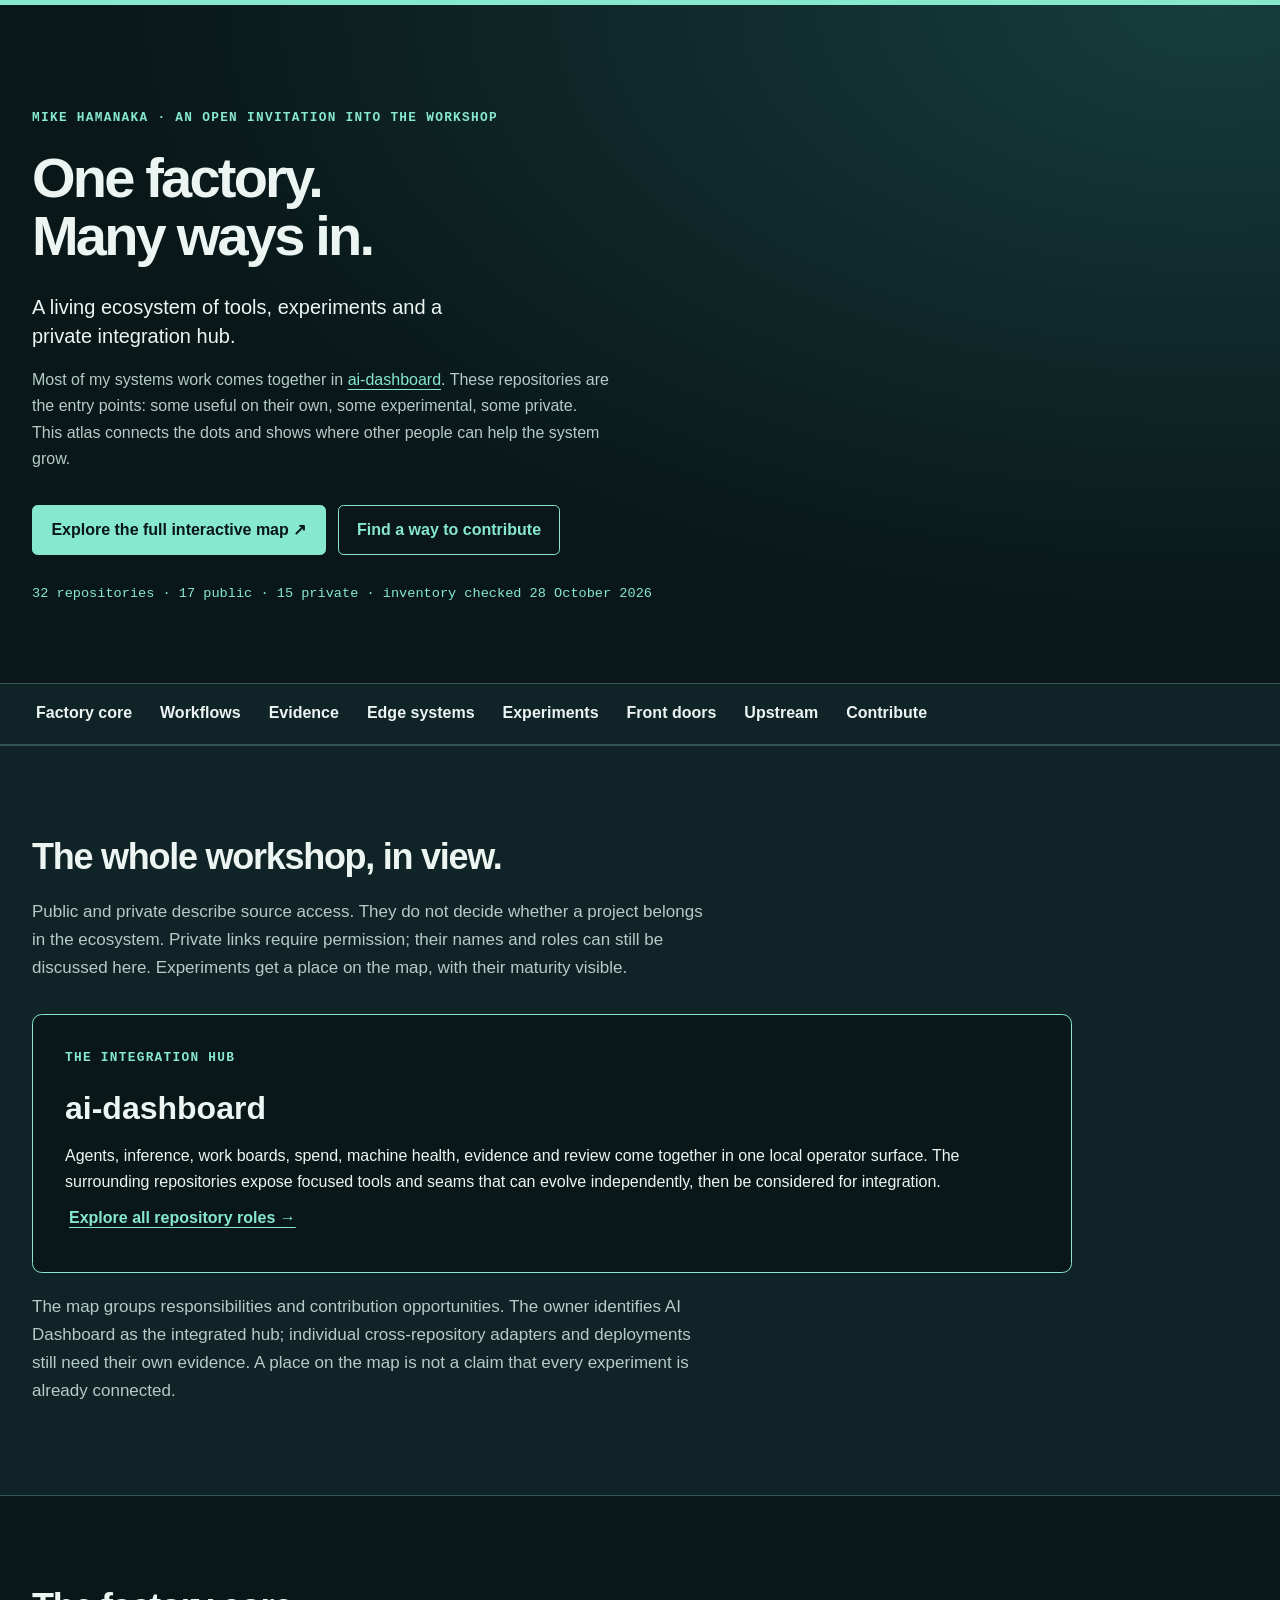
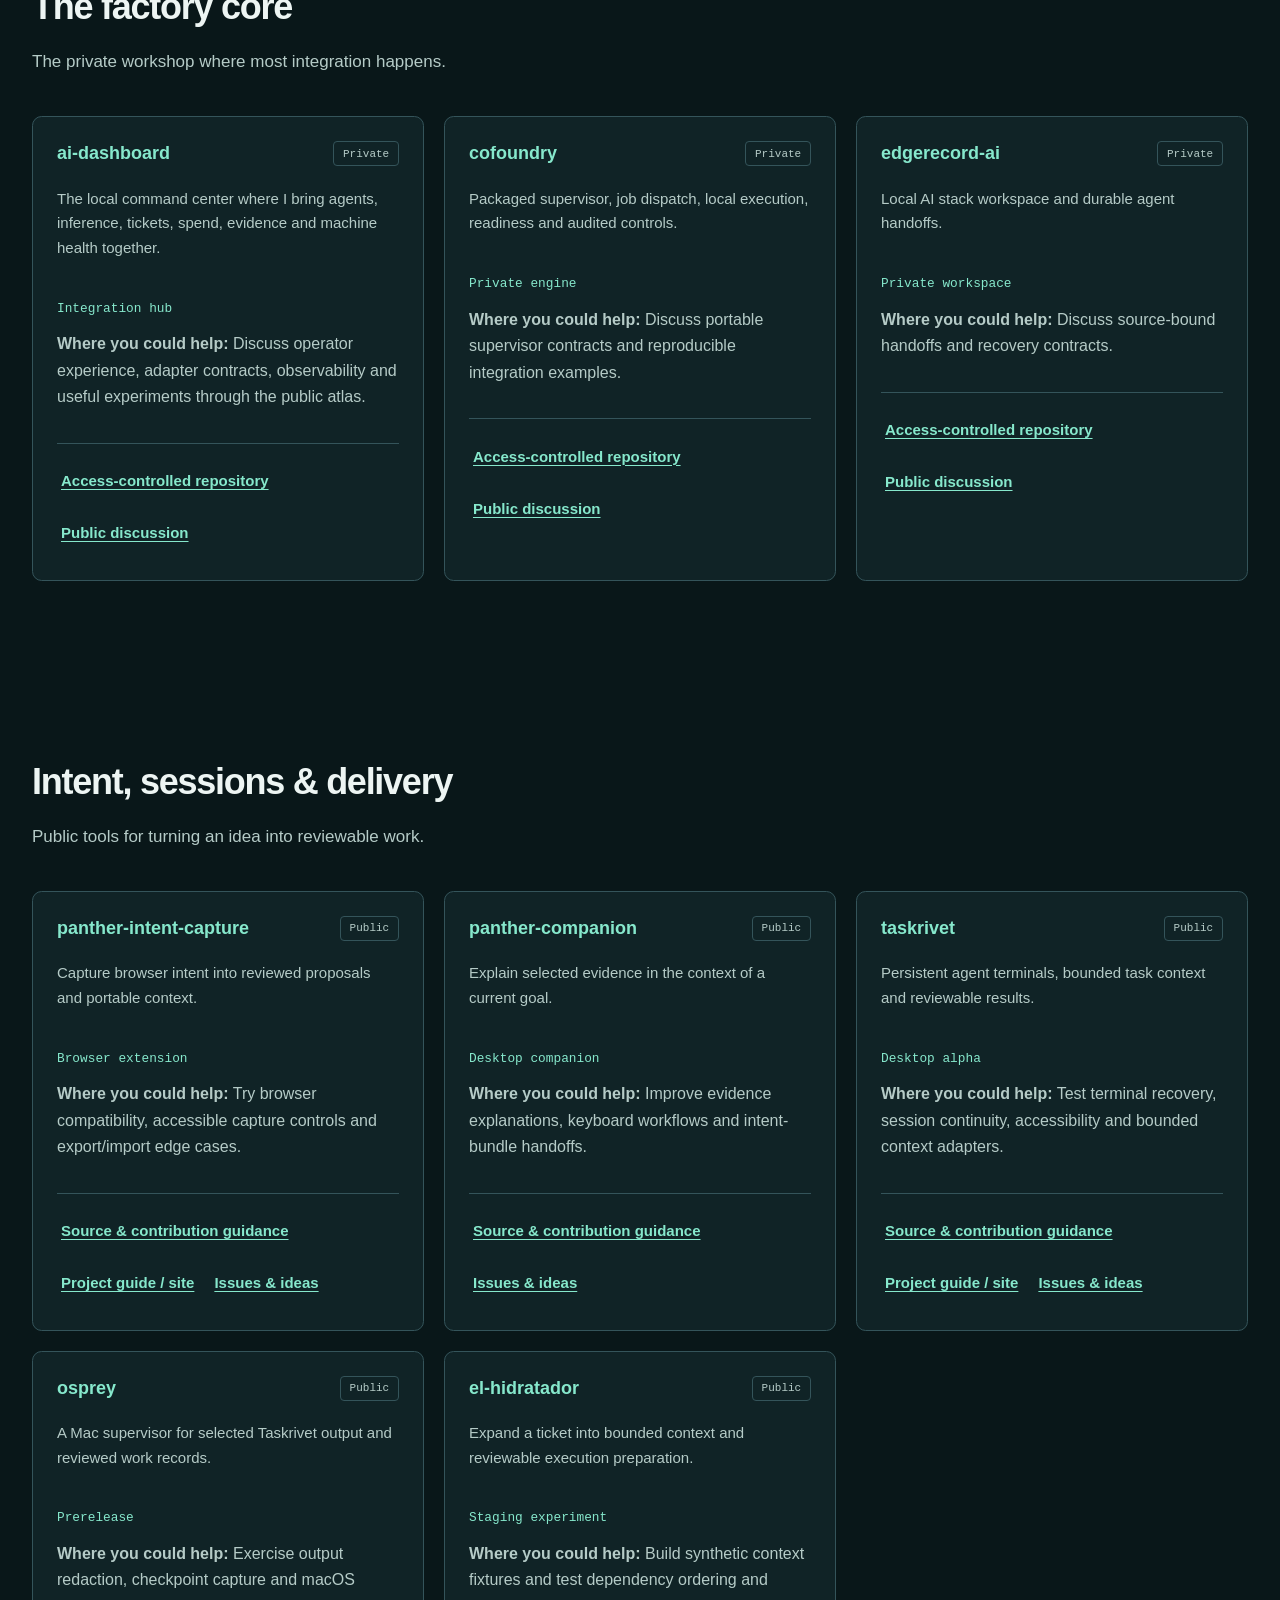
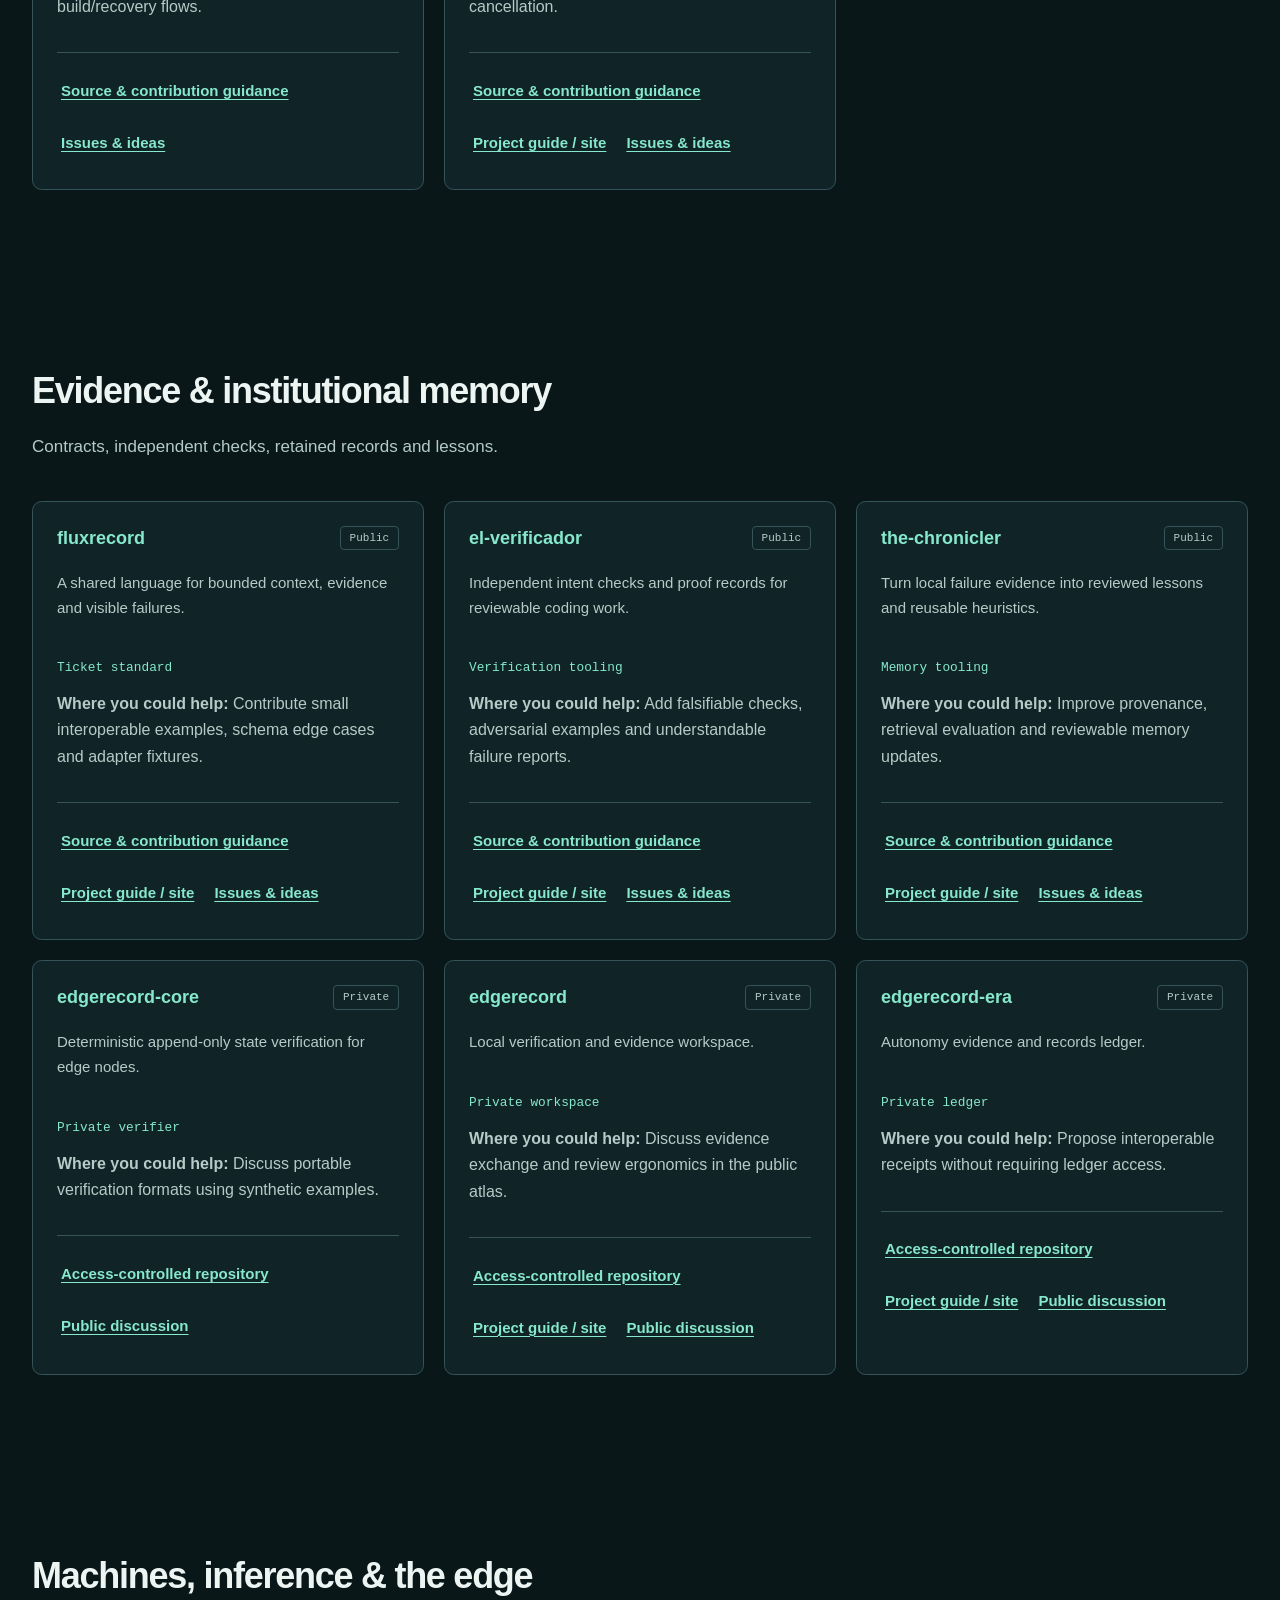
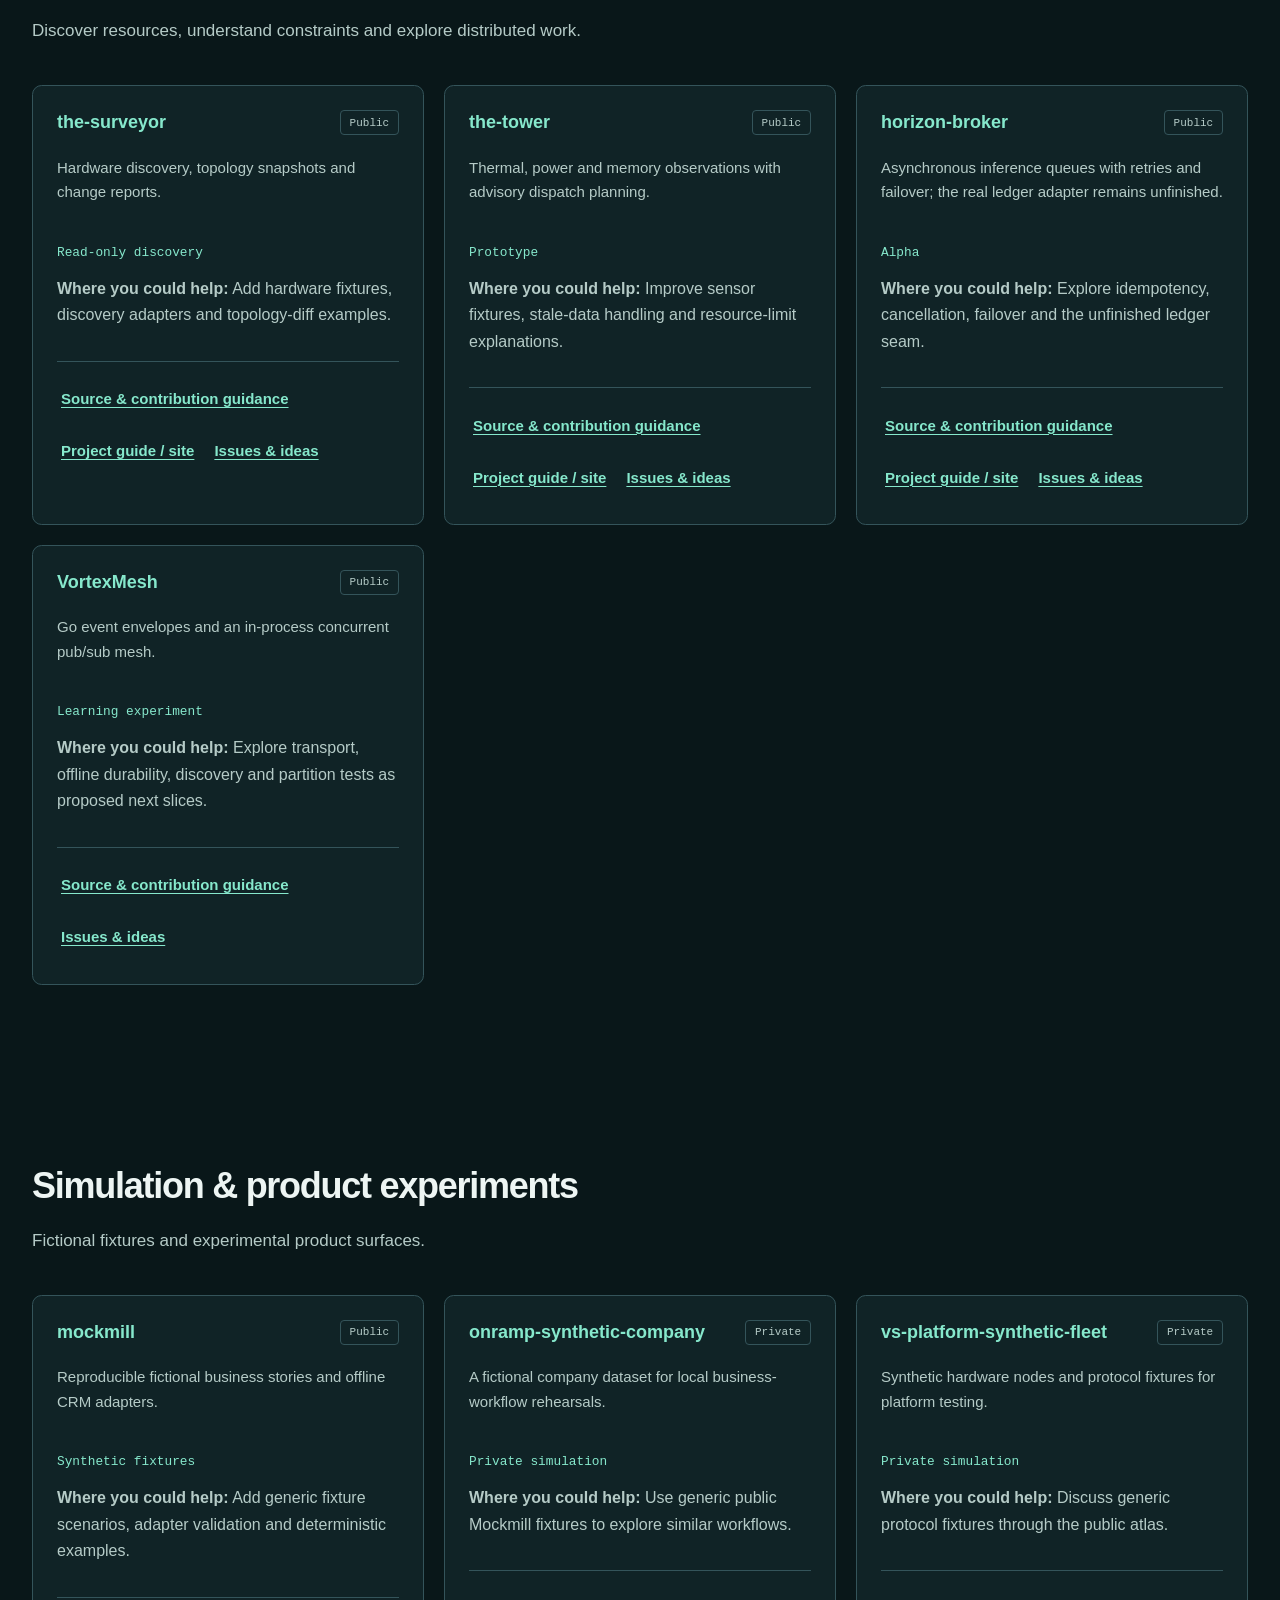
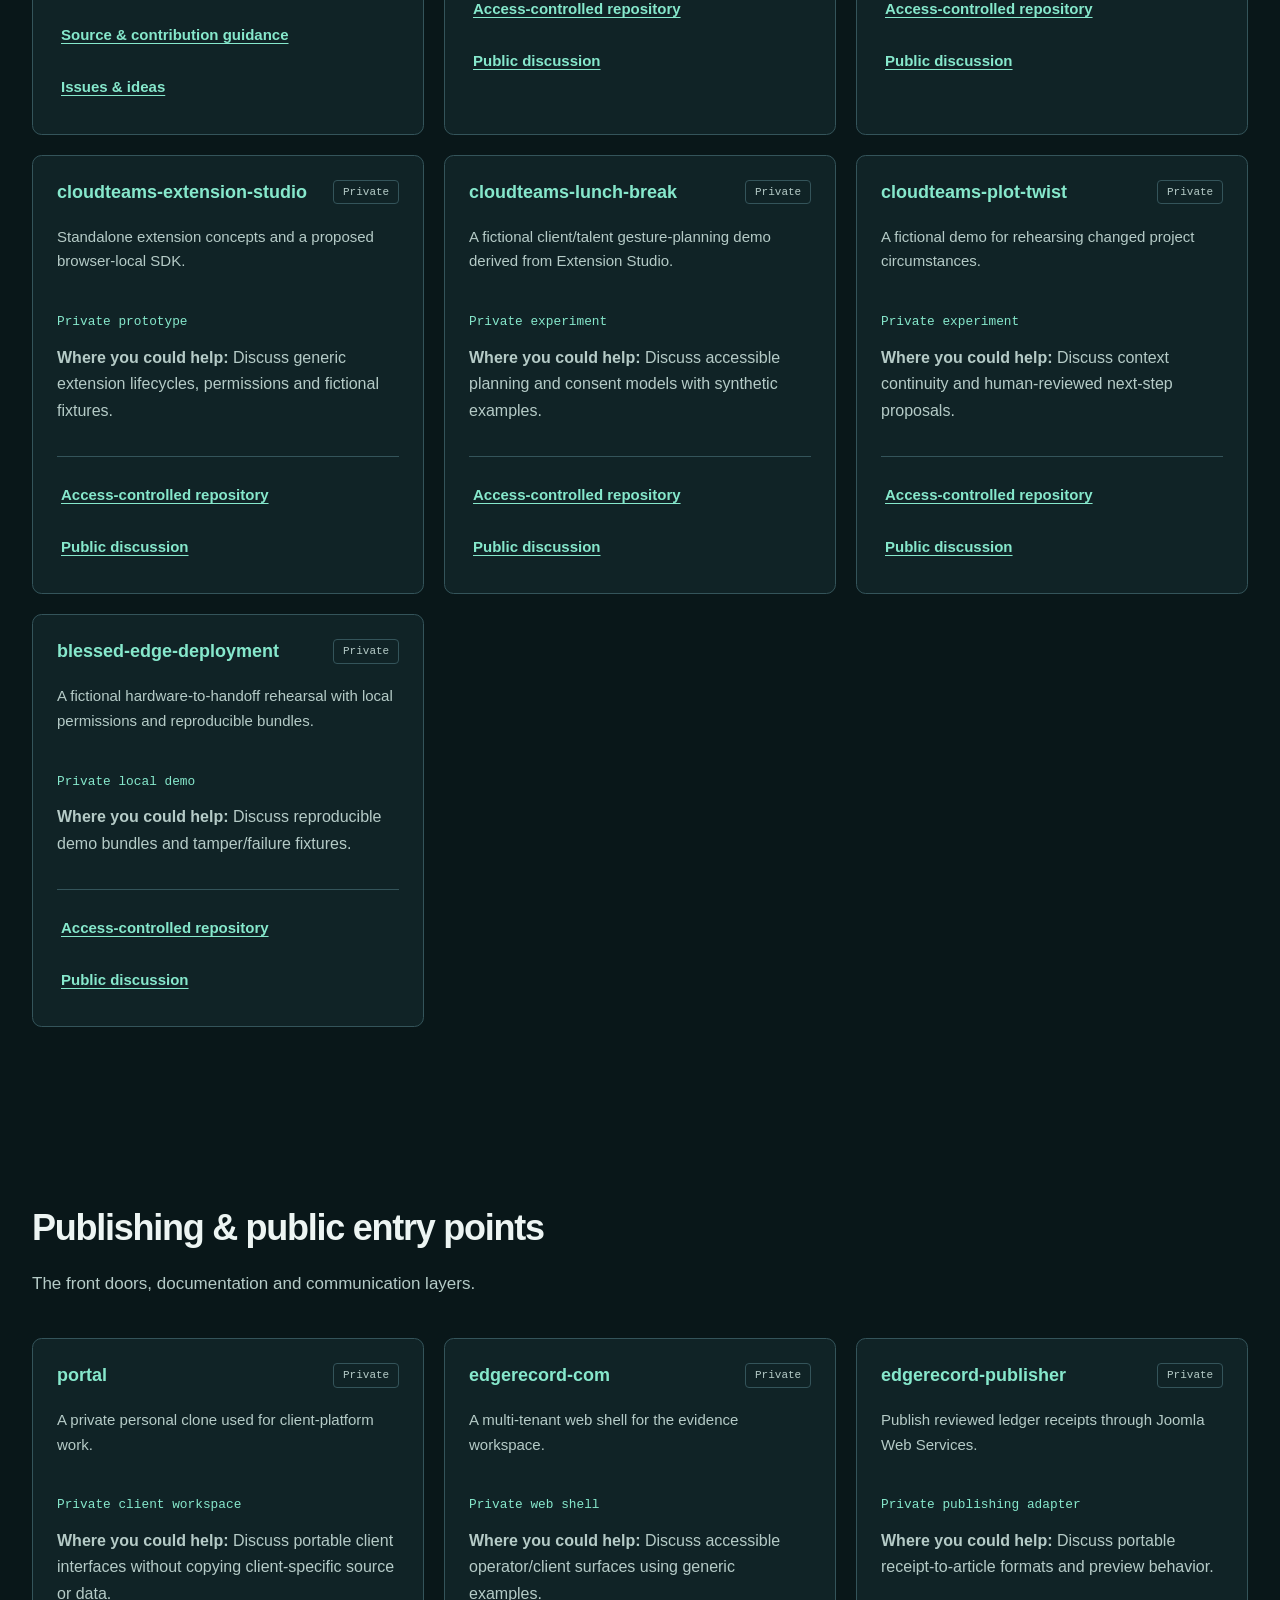
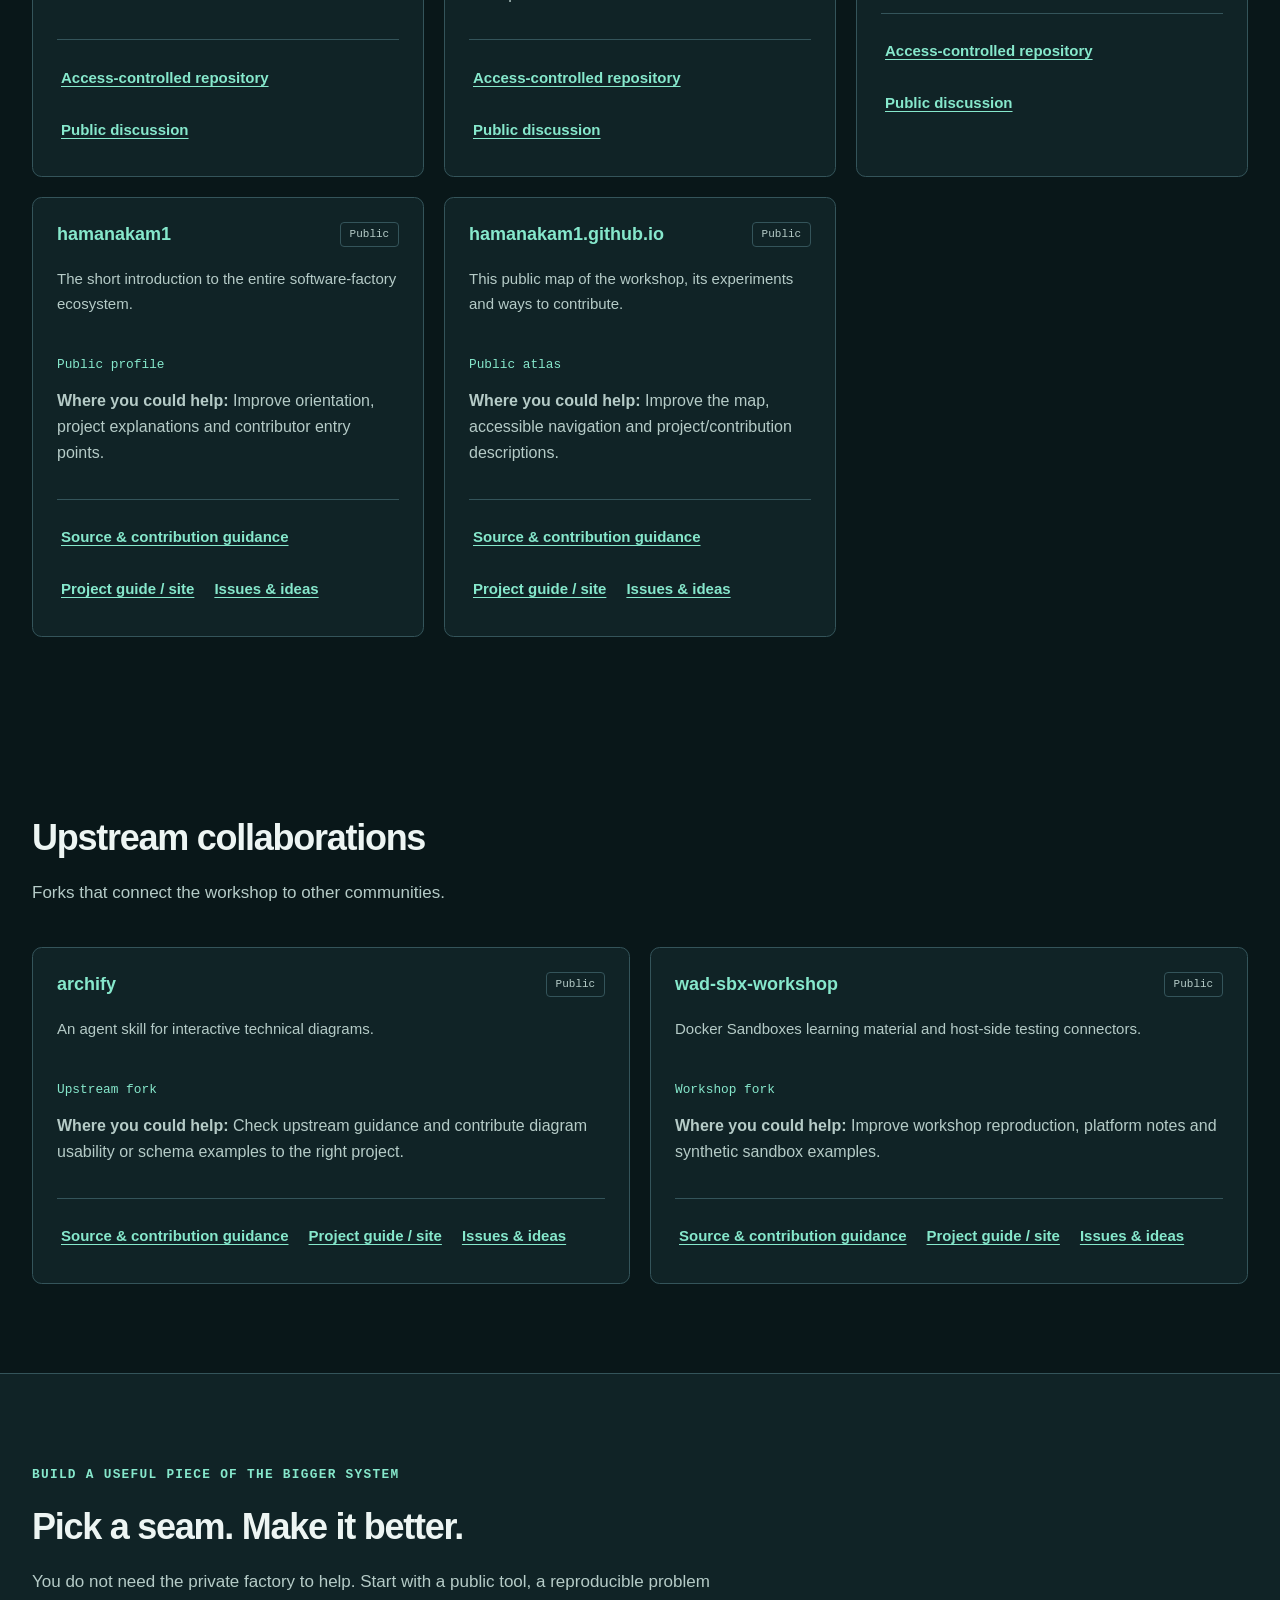
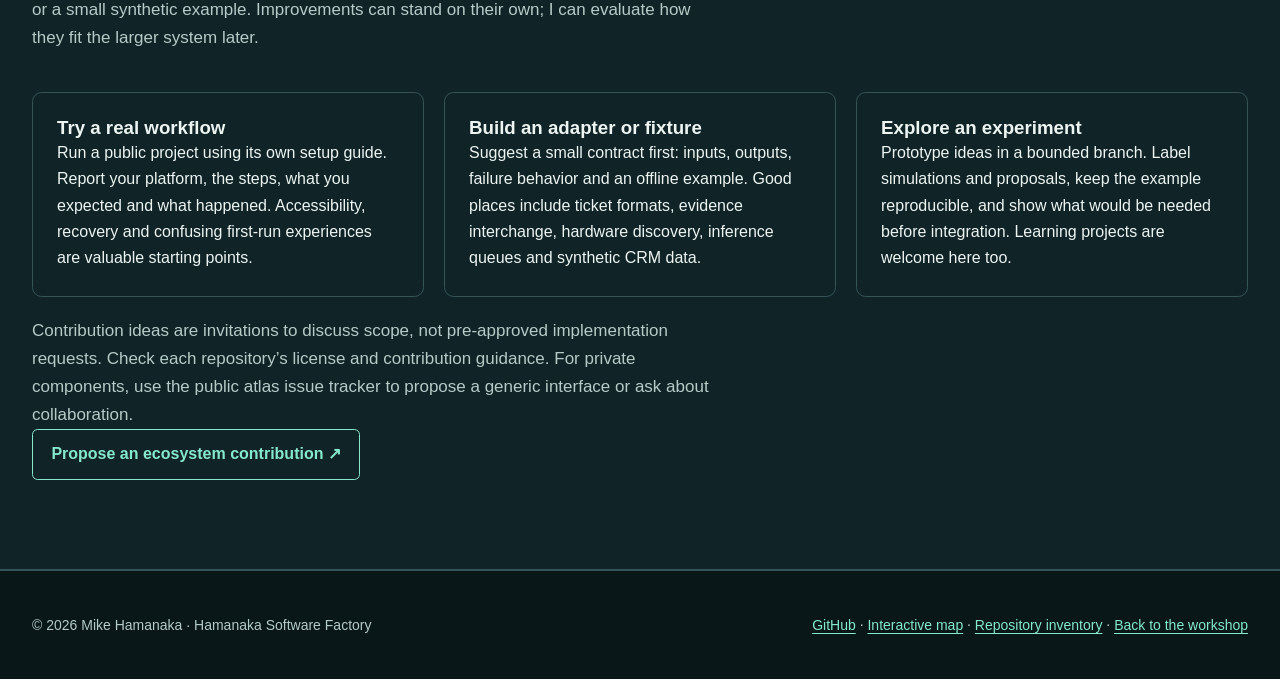
==== index.html @ 77fb44dd "Map the complete software-factory ecosystem and welcome focused contributions" ====
<!doctype html>
<html lang="en"><head><meta charset="utf-8"><meta name="viewport" content="width=device-width,initial-scale=1"><title>Hamanaka Software Factory — the whole ecosystem</title>
<meta name="description" content="One software factory, many entry points. Explore all 32 public and private projects, experimental systems, and opportunities to contribute."><meta name="color-scheme" content="dark light"><link rel="canonical" href="https://hamanakam1.github.io/"><meta property="og:url" content="https://hamanakam1.github.io/"><meta property="og:title" content="Hamanaka Software Factory — ecosystem atlas"><link rel="stylesheet" href="style.css"><link rel="icon" href="assets/favicon.svg"></head><body>
<a class="skip-link" href="#main">Skip to main content</a><header class="header"><div class="container"><p class="eyebrow">Mike Hamanaka · An open invitation into the workshop</p><h1 class="logo">One factory.<br>Many ways in.</h1><p class="subtitle">A living ecosystem of tools, experiments and a private integration hub.</p><p class="tagline">Most of my systems work comes together in <a href="https://github.com/hamanakam1/ai-dashboard">ai-dashboard</a>. These repositories are the entry points: some useful on their own, some experimental, some private. This atlas connects the dots and shows where other people can help the system grow.</p><div class="hero-links"><a class="hero-link" href="ecosystem.html">Explore the full interactive map ↗</a><a class="hero-link" href="#contribute">Find a way to contribute</a></div><p class="inventory-count">32 repositories · 17 public · 15 private · inventory checked 28 October 2026</p></div></header>
<nav class="nav" aria-label="Ecosystem areas"><div class="container"><a class="nav-link" href="#hub">Factory core</a><a class="nav-link" href="#work">Workflows</a><a class="nav-link" href="#proof">Evidence</a><a class="nav-link" href="#edge">Edge systems</a><a class="nav-link" href="#lab">Experiments</a><a class="nav-link" href="#surface">Front doors</a><a class="nav-link" href="#upstream">Upstream</a><a class="nav-link" href="#contribute">Contribute</a></div></nav>
<main id="main" tabindex="-1"><section id="repos" class="section section-dark"><div class="container"><h2 class="section-title">The whole workshop, in view.</h2><p class="section-description">Public and private describe source access. They do not decide whether a project belongs in the ecosystem. Private links require permission; their names and roles can still be discussed here. Experiments get a place on the map, with their maturity visible.</p><div class="hub-callout"><p class="eyebrow">The integration hub</p><h3>ai-dashboard</h3><p>Agents, inference, work boards, spend, machine health, evidence and review come together in one local operator surface. The surrounding repositories expose focused tools and seams that can evolve independently, then be considered for integration.</p><a class="text-link" href="ecosystem.html">Explore all repository roles →</a></div><p class="section-description">The map groups responsibilities and contribution opportunities. The owner identifies AI Dashboard as the integrated hub; individual cross-repository adapters and deployments still need their own evidence. A place on the map is not a claim that every experiment is already connected.</p></div></section>
<section class="section" id="hub"><div class="container"><h2 class="section-title">The factory core</h2><p class="section-description">The private workshop where most integration happens.</p><div class="repos-grid"><article id="project-ai-dashboard" class="repo-card" aria-labelledby="title-ai-dashboard">
<div class="repo-header"><h3 id="title-ai-dashboard">ai-dashboard</h3><span class="repo-badge">Private</span></div>
<p class="repo-description">The local command center where I bring agents, inference, tickets, spend, evidence and machine health together.</p><p class="maturity">Integration hub</p>
<p class="contribution"><strong>Where you could help:</strong> Discuss operator experience, adapter contracts, observability and useful experiments through the public atlas.</p>
<div class="repo-links"><a href="https://github.com/hamanakam1/ai-dashboard">Access-controlled repository</a><a href="https://github.com/hamanakam1/hamanakam1.github.io/issues">Public discussion</a></div></article>
<article id="project-cofoundry" class="repo-card" aria-labelledby="title-cofoundry">
<div class="repo-header"><h3 id="title-cofoundry">cofoundry</h3><span class="repo-badge">Private</span></div>
<p class="repo-description">Packaged supervisor, job dispatch, local execution, readiness and audited controls.</p><p class="maturity">Private engine</p>
<p class="contribution"><strong>Where you could help:</strong> Discuss portable supervisor contracts and reproducible integration examples.</p>
<div class="repo-links"><a href="https://github.com/hamanakam1/cofoundry">Access-controlled repository</a><a href="https://github.com/hamanakam1/hamanakam1.github.io/issues">Public discussion</a></div></article>
<article id="project-edgerecord-ai" class="repo-card" aria-labelledby="title-edgerecord-ai">
<div class="repo-header"><h3 id="title-edgerecord-ai">edgerecord-ai</h3><span class="repo-badge">Private</span></div>
<p class="repo-description">Local AI stack workspace and durable agent handoffs.</p><p class="maturity">Private workspace</p>
<p class="contribution"><strong>Where you could help:</strong> Discuss source-bound handoffs and recovery contracts.</p>
<div class="repo-links"><a href="https://github.com/hamanakam1/edgerecord-ai">Access-controlled repository</a><a href="https://github.com/hamanakam1/hamanakam1.github.io/issues">Public discussion</a></div></article></div></div></section><section class="section" id="work"><div class="container"><h2 class="section-title">Intent, sessions & delivery</h2><p class="section-description">Public tools for turning an idea into reviewable work.</p><div class="repos-grid"><article id="project-panther-intent-capture" class="repo-card" aria-labelledby="title-panther-intent-capture">
<div class="repo-header"><h3 id="title-panther-intent-capture">panther-intent-capture</h3><span class="repo-badge">Public</span></div>
<p class="repo-description">Capture browser intent into reviewed proposals and portable context.</p><p class="maturity">Browser extension</p>
<p class="contribution"><strong>Where you could help:</strong> Try browser compatibility, accessible capture controls and export/import edge cases.</p>
<div class="repo-links"><a href="https://github.com/hamanakam1/panther-intent-capture">Source & contribution guidance</a><a href="https://hamanakam1.github.io/panther-intent-capture/">Project guide / site</a><a href="https://github.com/hamanakam1/panther-intent-capture/issues">Issues & ideas</a></div></article>
<article id="project-panther-companion" class="repo-card" aria-labelledby="title-panther-companion">
<div class="repo-header"><h3 id="title-panther-companion">panther-companion</h3><span class="repo-badge">Public</span></div>
<p class="repo-description">Explain selected evidence in the context of a current goal.</p><p class="maturity">Desktop companion</p>
<p class="contribution"><strong>Where you could help:</strong> Improve evidence explanations, keyboard workflows and intent-bundle handoffs.</p>
<div class="repo-links"><a href="https://github.com/hamanakam1/panther-companion">Source & contribution guidance</a><a href="https://github.com/hamanakam1/panther-companion/issues">Issues & ideas</a></div></article>
<article id="project-taskrivet" class="repo-card" aria-labelledby="title-taskrivet">
<div class="repo-header"><h3 id="title-taskrivet">taskrivet</h3><span class="repo-badge">Public</span></div>
<p class="repo-description">Persistent agent terminals, bounded task context and reviewable results.</p><p class="maturity">Desktop alpha</p>
<p class="contribution"><strong>Where you could help:</strong> Test terminal recovery, session continuity, accessibility and bounded context adapters.</p>
<div class="repo-links"><a href="https://github.com/hamanakam1/taskrivet">Source & contribution guidance</a><a href="https://hamanakam1.github.io/taskrivet/">Project guide / site</a><a href="https://github.com/hamanakam1/taskrivet/issues">Issues & ideas</a></div></article>
<article id="project-osprey" class="repo-card" aria-labelledby="title-osprey">
<div class="repo-header"><h3 id="title-osprey">osprey</h3><span class="repo-badge">Public</span></div>
<p class="repo-description">A Mac supervisor for selected Taskrivet output and reviewed work records.</p><p class="maturity">Prerelease</p>
<p class="contribution"><strong>Where you could help:</strong> Exercise output redaction, checkpoint capture and macOS build/recovery flows.</p>
<div class="repo-links"><a href="https://github.com/hamanakam1/osprey">Source & contribution guidance</a><a href="https://github.com/hamanakam1/osprey/issues">Issues & ideas</a></div></article>
<article id="project-el-hidratador" class="repo-card" aria-labelledby="title-el-hidratador">
<div class="repo-header"><h3 id="title-el-hidratador">el-hidratador</h3><span class="repo-badge">Public</span></div>
<p class="repo-description">Expand a ticket into bounded context and reviewable execution preparation.</p><p class="maturity">Staging experiment</p>
<p class="contribution"><strong>Where you could help:</strong> Build synthetic context fixtures and test dependency ordering and cancellation.</p>
<div class="repo-links"><a href="https://github.com/hamanakam1/el-hidratador">Source & contribution guidance</a><a href="https://hamanakam1.github.io/el-hidratador/">Project guide / site</a><a href="https://github.com/hamanakam1/el-hidratador/issues">Issues & ideas</a></div></article></div></div></section><section class="section" id="proof"><div class="container"><h2 class="section-title">Evidence & institutional memory</h2><p class="section-description">Contracts, independent checks, retained records and lessons.</p><div class="repos-grid"><article id="project-fluxrecord" class="repo-card" aria-labelledby="title-fluxrecord">
<div class="repo-header"><h3 id="title-fluxrecord">fluxrecord</h3><span class="repo-badge">Public</span></div>
<p class="repo-description">A shared language for bounded context, evidence and visible failures.</p><p class="maturity">Ticket standard</p>
<p class="contribution"><strong>Where you could help:</strong> Contribute small interoperable examples, schema edge cases and adapter fixtures.</p>
<div class="repo-links"><a href="https://github.com/hamanakam1/fluxrecord">Source & contribution guidance</a><a href="https://hamanakam1.github.io/fluxrecord/">Project guide / site</a><a href="https://github.com/hamanakam1/fluxrecord/issues">Issues & ideas</a></div></article>
<article id="project-el-verificador" class="repo-card" aria-labelledby="title-el-verificador">
<div class="repo-header"><h3 id="title-el-verificador">el-verificador</h3><span class="repo-badge">Public</span></div>
<p class="repo-description">Independent intent checks and proof records for reviewable coding work.</p><p class="maturity">Verification tooling</p>
<p class="contribution"><strong>Where you could help:</strong> Add falsifiable checks, adversarial examples and understandable failure reports.</p>
<div class="repo-links"><a href="https://github.com/hamanakam1/el-verificador">Source & contribution guidance</a><a href="https://hamanakam1.github.io/el-verificador/">Project guide / site</a><a href="https://github.com/hamanakam1/el-verificador/issues">Issues & ideas</a></div></article>
<article id="project-the-chronicler" class="repo-card" aria-labelledby="title-the-chronicler">
<div class="repo-header"><h3 id="title-the-chronicler">the-chronicler</h3><span class="repo-badge">Public</span></div>
<p class="repo-description">Turn local failure evidence into reviewed lessons and reusable heuristics.</p><p class="maturity">Memory tooling</p>
<p class="contribution"><strong>Where you could help:</strong> Improve provenance, retrieval evaluation and reviewable memory updates.</p>
<div class="repo-links"><a href="https://github.com/hamanakam1/the-chronicler">Source & contribution guidance</a><a href="https://hamanakam1.github.io/the-chronicler/">Project guide / site</a><a href="https://github.com/hamanakam1/the-chronicler/issues">Issues & ideas</a></div></article>
<article id="project-edgerecord-core" class="repo-card" aria-labelledby="title-edgerecord-core">
<div class="repo-header"><h3 id="title-edgerecord-core">edgerecord-core</h3><span class="repo-badge">Private</span></div>
<p class="repo-description">Deterministic append-only state verification for edge nodes.</p><p class="maturity">Private verifier</p>
<p class="contribution"><strong>Where you could help:</strong> Discuss portable verification formats using synthetic examples.</p>
<div class="repo-links"><a href="https://github.com/hamanakam1/edgerecord-core">Access-controlled repository</a><a href="https://github.com/hamanakam1/hamanakam1.github.io/issues">Public discussion</a></div></article>
<article id="project-edgerecord" class="repo-card" aria-labelledby="title-edgerecord">
<div class="repo-header"><h3 id="title-edgerecord">edgerecord</h3><span class="repo-badge">Private</span></div>
<p class="repo-description">Local verification and evidence workspace.</p><p class="maturity">Private workspace</p>
<p class="contribution"><strong>Where you could help:</strong> Discuss evidence exchange and review ergonomics in the public atlas.</p>
<div class="repo-links"><a href="https://github.com/hamanakam1/edgerecord">Access-controlled repository</a><a href="https://edgerecord.com">Project guide / site</a><a href="https://github.com/hamanakam1/hamanakam1.github.io/issues">Public discussion</a></div></article>
<article id="project-edgerecord-era" class="repo-card" aria-labelledby="title-edgerecord-era">
<div class="repo-header"><h3 id="title-edgerecord-era">edgerecord-era</h3><span class="repo-badge">Private</span></div>
<p class="repo-description">Autonomy evidence and records ledger.</p><p class="maturity">Private ledger</p>
<p class="contribution"><strong>Where you could help:</strong> Propose interoperable receipts without requiring ledger access.</p>
<div class="repo-links"><a href="https://github.com/hamanakam1/edgerecord-era">Access-controlled repository</a><a href="https://edgerecord.com">Project guide / site</a><a href="https://github.com/hamanakam1/hamanakam1.github.io/issues">Public discussion</a></div></article></div></div></section><section class="section" id="edge"><div class="container"><h2 class="section-title">Machines, inference & the edge</h2><p class="section-description">Discover resources, understand constraints and explore distributed work.</p><div class="repos-grid"><article id="project-the-surveyor" class="repo-card" aria-labelledby="title-the-surveyor">
<div class="repo-header"><h3 id="title-the-surveyor">the-surveyor</h3><span class="repo-badge">Public</span></div>
<p class="repo-description">Hardware discovery, topology snapshots and change reports.</p><p class="maturity">Read-only discovery</p>
<p class="contribution"><strong>Where you could help:</strong> Add hardware fixtures, discovery adapters and topology-diff examples.</p>
<div class="repo-links"><a href="https://github.com/hamanakam1/the-surveyor">Source & contribution guidance</a><a href="https://hamanakam1.github.io/the-surveyor/">Project guide / site</a><a href="https://github.com/hamanakam1/the-surveyor/issues">Issues & ideas</a></div></article>
<article id="project-the-tower" class="repo-card" aria-labelledby="title-the-tower">
<div class="repo-header"><h3 id="title-the-tower">the-tower</h3><span class="repo-badge">Public</span></div>
<p class="repo-description">Thermal, power and memory observations with advisory dispatch planning.</p><p class="maturity">Prototype</p>
<p class="contribution"><strong>Where you could help:</strong> Improve sensor fixtures, stale-data handling and resource-limit explanations.</p>
<div class="repo-links"><a href="https://github.com/hamanakam1/the-tower">Source & contribution guidance</a><a href="https://hamanakam1.github.io/the-tower/">Project guide / site</a><a href="https://github.com/hamanakam1/the-tower/issues">Issues & ideas</a></div></article>
<article id="project-horizon-broker" class="repo-card" aria-labelledby="title-horizon-broker">
<div class="repo-header"><h3 id="title-horizon-broker">horizon-broker</h3><span class="repo-badge">Public</span></div>
<p class="repo-description">Asynchronous inference queues with retries and failover; the real ledger adapter remains unfinished.</p><p class="maturity">Alpha</p>
<p class="contribution"><strong>Where you could help:</strong> Explore idempotency, cancellation, failover and the unfinished ledger seam.</p>
<div class="repo-links"><a href="https://github.com/hamanakam1/horizon-broker">Source & contribution guidance</a><a href="https://hamanakam1.github.io/horizon-broker/">Project guide / site</a><a href="https://github.com/hamanakam1/horizon-broker/issues">Issues & ideas</a></div></article>
<article id="project-VortexMesh" class="repo-card" aria-labelledby="title-VortexMesh">
<div class="repo-header"><h3 id="title-VortexMesh">VortexMesh</h3><span class="repo-badge">Public</span></div>
<p class="repo-description">Go event envelopes and an in-process concurrent pub/sub mesh.</p><p class="maturity">Learning experiment</p>
<p class="contribution"><strong>Where you could help:</strong> Explore transport, offline durability, discovery and partition tests as proposed next slices.</p>
<div class="repo-links"><a href="https://github.com/hamanakam1/VortexMesh">Source & contribution guidance</a><a href="https://github.com/hamanakam1/VortexMesh/issues">Issues & ideas</a></div></article></div></div></section><section class="section" id="lab"><div class="container"><h2 class="section-title">Simulation & product experiments</h2><p class="section-description">Fictional fixtures and experimental product surfaces.</p><div class="repos-grid"><article id="project-mockmill" class="repo-card" aria-labelledby="title-mockmill">
<div class="repo-header"><h3 id="title-mockmill">mockmill</h3><span class="repo-badge">Public</span></div>
<p class="repo-description">Reproducible fictional business stories and offline CRM adapters.</p><p class="maturity">Synthetic fixtures</p>
<p class="contribution"><strong>Where you could help:</strong> Add generic fixture scenarios, adapter validation and deterministic examples.</p>
<div class="repo-links"><a href="https://github.com/hamanakam1/mockmill">Source & contribution guidance</a><a href="https://github.com/hamanakam1/mockmill/issues">Issues & ideas</a></div></article>
<article id="project-onramp-synthetic-company" class="repo-card" aria-labelledby="title-onramp-synthetic-company">
<div class="repo-header"><h3 id="title-onramp-synthetic-company">onramp-synthetic-company</h3><span class="repo-badge">Private</span></div>
<p class="repo-description">A fictional company dataset for local business-workflow rehearsals.</p><p class="maturity">Private simulation</p>
<p class="contribution"><strong>Where you could help:</strong> Use generic public Mockmill fixtures to explore similar workflows.</p>
<div class="repo-links"><a href="https://github.com/hamanakam1/onramp-synthetic-company">Access-controlled repository</a><a href="https://github.com/hamanakam1/hamanakam1.github.io/issues">Public discussion</a></div></article>
<article id="project-vs-platform-synthetic-fleet" class="repo-card" aria-labelledby="title-vs-platform-synthetic-fleet">
<div class="repo-header"><h3 id="title-vs-platform-synthetic-fleet">vs-platform-synthetic-fleet</h3><span class="repo-badge">Private</span></div>
<p class="repo-description">Synthetic hardware nodes and protocol fixtures for platform testing.</p><p class="maturity">Private simulation</p>
<p class="contribution"><strong>Where you could help:</strong> Discuss generic protocol fixtures through the public atlas.</p>
<div class="repo-links"><a href="https://github.com/hamanakam1/vs-platform-synthetic-fleet">Access-controlled repository</a><a href="https://github.com/hamanakam1/hamanakam1.github.io/issues">Public discussion</a></div></article>
<article id="project-cloudteams-extension-studio" class="repo-card" aria-labelledby="title-cloudteams-extension-studio">
<div class="repo-header"><h3 id="title-cloudteams-extension-studio">cloudteams-extension-studio</h3><span class="repo-badge">Private</span></div>
<p class="repo-description">Standalone extension concepts and a proposed browser-local SDK.</p><p class="maturity">Private prototype</p>
<p class="contribution"><strong>Where you could help:</strong> Discuss generic extension lifecycles, permissions and fictional fixtures.</p>
<div class="repo-links"><a href="https://github.com/hamanakam1/cloudteams-extension-studio">Access-controlled repository</a><a href="https://github.com/hamanakam1/hamanakam1.github.io/issues">Public discussion</a></div></article>
<article id="project-cloudteams-lunch-break" class="repo-card" aria-labelledby="title-cloudteams-lunch-break">
<div class="repo-header"><h3 id="title-cloudteams-lunch-break">cloudteams-lunch-break</h3><span class="repo-badge">Private</span></div>
<p class="repo-description">A fictional client/talent gesture-planning demo derived from Extension Studio.</p><p class="maturity">Private experiment</p>
<p class="contribution"><strong>Where you could help:</strong> Discuss accessible planning and consent models with synthetic examples.</p>
<div class="repo-links"><a href="https://github.com/hamanakam1/cloudteams-lunch-break">Access-controlled repository</a><a href="https://github.com/hamanakam1/hamanakam1.github.io/issues">Public discussion</a></div></article>
<article id="project-cloudteams-plot-twist" class="repo-card" aria-labelledby="title-cloudteams-plot-twist">
<div class="repo-header"><h3 id="title-cloudteams-plot-twist">cloudteams-plot-twist</h3><span class="repo-badge">Private</span></div>
<p class="repo-description">A fictional demo for rehearsing changed project circumstances.</p><p class="maturity">Private experiment</p>
<p class="contribution"><strong>Where you could help:</strong> Discuss context continuity and human-reviewed next-step proposals.</p>
<div class="repo-links"><a href="https://github.com/hamanakam1/cloudteams-plot-twist">Access-controlled repository</a><a href="https://github.com/hamanakam1/hamanakam1.github.io/issues">Public discussion</a></div></article>
<article id="project-blessed-edge-deployment" class="repo-card" aria-labelledby="title-blessed-edge-deployment">
<div class="repo-header"><h3 id="title-blessed-edge-deployment">blessed-edge-deployment</h3><span class="repo-badge">Private</span></div>
<p class="repo-description">A fictional hardware-to-handoff rehearsal with local permissions and reproducible bundles.</p><p class="maturity">Private local demo</p>
<p class="contribution"><strong>Where you could help:</strong> Discuss reproducible demo bundles and tamper/failure fixtures.</p>
<div class="repo-links"><a href="https://github.com/hamanakam1/blessed-edge-deployment">Access-controlled repository</a><a href="https://github.com/hamanakam1/hamanakam1.github.io/issues">Public discussion</a></div></article></div></div></section><section class="section" id="surface"><div class="container"><h2 class="section-title">Publishing & public entry points</h2><p class="section-description">The front doors, documentation and communication layers.</p><div class="repos-grid"><article id="project-portal" class="repo-card" aria-labelledby="title-portal">
<div class="repo-header"><h3 id="title-portal">portal</h3><span class="repo-badge">Private</span></div>
<p class="repo-description">A private personal clone used for client-platform work.</p><p class="maturity">Private client workspace</p>
<p class="contribution"><strong>Where you could help:</strong> Discuss portable client interfaces without copying client-specific source or data.</p>
<div class="repo-links"><a href="https://github.com/hamanakam1/portal">Access-controlled repository</a><a href="https://github.com/hamanakam1/hamanakam1.github.io/issues">Public discussion</a></div></article>
<article id="project-edgerecord-com" class="repo-card" aria-labelledby="title-edgerecord-com">
<div class="repo-header"><h3 id="title-edgerecord-com">edgerecord-com</h3><span class="repo-badge">Private</span></div>
<p class="repo-description">A multi-tenant web shell for the evidence workspace.</p><p class="maturity">Private web shell</p>
<p class="contribution"><strong>Where you could help:</strong> Discuss accessible operator/client surfaces using generic examples.</p>
<div class="repo-links"><a href="https://github.com/hamanakam1/edgerecord-com">Access-controlled repository</a><a href="https://github.com/hamanakam1/hamanakam1.github.io/issues">Public discussion</a></div></article>
<article id="project-edgerecord-publisher" class="repo-card" aria-labelledby="title-edgerecord-publisher">
<div class="repo-header"><h3 id="title-edgerecord-publisher">edgerecord-publisher</h3><span class="repo-badge">Private</span></div>
<p class="repo-description">Publish reviewed ledger receipts through Joomla Web Services.</p><p class="maturity">Private publishing adapter</p>
<p class="contribution"><strong>Where you could help:</strong> Discuss portable receipt-to-article formats and preview behavior.</p>
<div class="repo-links"><a href="https://github.com/hamanakam1/edgerecord-publisher">Access-controlled repository</a><a href="https://github.com/hamanakam1/hamanakam1.github.io/issues">Public discussion</a></div></article>
<article id="project-hamanakam1" class="repo-card" aria-labelledby="title-hamanakam1">
<div class="repo-header"><h3 id="title-hamanakam1">hamanakam1</h3><span class="repo-badge">Public</span></div>
<p class="repo-description">The short introduction to the entire software-factory ecosystem.</p><p class="maturity">Public profile</p>
<p class="contribution"><strong>Where you could help:</strong> Improve orientation, project explanations and contributor entry points.</p>
<div class="repo-links"><a href="https://github.com/hamanakam1/hamanakam1">Source & contribution guidance</a><a href="https://edgerecord.com">Project guide / site</a><a href="https://github.com/hamanakam1/hamanakam1/issues">Issues & ideas</a></div></article>
<article id="project-hamanakam1.github.io" class="repo-card" aria-labelledby="title-hamanakam1.github.io">
<div class="repo-header"><h3 id="title-hamanakam1.github.io">hamanakam1.github.io</h3><span class="repo-badge">Public</span></div>
<p class="repo-description">This public map of the workshop, its experiments and ways to contribute.</p><p class="maturity">Public atlas</p>
<p class="contribution"><strong>Where you could help:</strong> Improve the map, accessible navigation and project/contribution descriptions.</p>
<div class="repo-links"><a href="https://github.com/hamanakam1/hamanakam1.github.io">Source & contribution guidance</a><a href="https://hamanakam1.github.io/">Project guide / site</a><a href="https://github.com/hamanakam1/hamanakam1.github.io/issues">Issues & ideas</a></div></article></div></div></section><section class="section" id="upstream"><div class="container"><h2 class="section-title">Upstream collaborations</h2><p class="section-description">Forks that connect the workshop to other communities.</p><div class="repos-grid"><article id="project-archify" class="repo-card" aria-labelledby="title-archify">
<div class="repo-header"><h3 id="title-archify">archify</h3><span class="repo-badge">Public</span></div>
<p class="repo-description">An agent skill for interactive technical diagrams.</p><p class="maturity">Upstream fork</p>
<p class="contribution"><strong>Where you could help:</strong> Check upstream guidance and contribute diagram usability or schema examples to the right project.</p>
<div class="repo-links"><a href="https://github.com/hamanakam1/archify">Source & contribution guidance</a><a href="https://archify.si">Project guide / site</a><a href="https://github.com/hamanakam1/archify/issues">Issues & ideas</a></div></article>
<article id="project-wad-sbx-workshop" class="repo-card" aria-labelledby="title-wad-sbx-workshop">
<div class="repo-header"><h3 id="title-wad-sbx-workshop">wad-sbx-workshop</h3><span class="repo-badge">Public</span></div>
<p class="repo-description">Docker Sandboxes learning material and host-side testing connectors.</p><p class="maturity">Workshop fork</p>
<p class="contribution"><strong>Where you could help:</strong> Improve workshop reproduction, platform notes and synthetic sandbox examples.</p>
<div class="repo-links"><a href="https://github.com/hamanakam1/wad-sbx-workshop">Source & contribution guidance</a><a href="https://github.com/hamanakam1/wad-sbx-workshop">Project guide / site</a><a href="https://github.com/hamanakam1/wad-sbx-workshop/issues">Issues & ideas</a></div></article></div></div></section>
<section id="contribute" class="section section-dark"><div class="container"><p class="eyebrow">Build a useful piece of the bigger system</p><h2 class="section-title">Pick a seam. Make it better.</h2><p class="section-description">You do not need the private factory to help. Start with a public tool, a reproducible problem or a small synthetic example. Improvements can stand on their own; I can evaluate how they fit the larger system later.</p><div class="repos-grid"><article class="repo-card"><h3>Try a real workflow</h3><p>Run a public project using its own setup guide. Report your platform, the steps, what you expected and what happened. Accessibility, recovery and confusing first-run experiences are valuable starting points.</p></article><article class="repo-card"><h3>Build an adapter or fixture</h3><p>Suggest a small contract first: inputs, outputs, failure behavior and an offline example. Good places include ticket formats, evidence interchange, hardware discovery, inference queues and synthetic CRM data.</p></article><article class="repo-card"><h3>Explore an experiment</h3><p>Prototype ideas in a bounded branch. Label simulations and proposals, keep the example reproducible, and show what would be needed before integration. Learning projects are welcome here too.</p></article></div><p class="section-description">Contribution ideas are invitations to discuss scope, not pre-approved implementation requests. Check each repository’s license and contribution guidance. For private components, use the public atlas issue tracker to propose a generic interface or ask about collaboration.</p><a class="hero-link" href="https://github.com/hamanakam1/hamanakam1.github.io/issues/new?template=ecosystem-idea.yml">Propose an ecosystem contribution ↗</a></div></section></main>
<footer class="footer"><div class="container"><p>© 2026 Mike Hamanaka · Hamanaka Software Factory</p><p><a href="https://github.com/hamanakam1">GitHub</a> · <a href="ecosystem.html">Interactive map</a> · <a href="assets/repositories.json">Repository inventory</a> · <a href="#repos">Back to the workshop</a></p></div></footer></body></html>
---- style.css ----
/* Local assets only: system fonts, CSS decoration, and accessible native links. */
.inventory-count { margin-top: 1.75rem; color: var(--accent); font-family: var(--font-mono); font-size: .85rem; }
.hub-callout { margin-top: 2rem; padding: 2rem; border: 1px solid var(--accent); border-radius: .6rem; background: var(--ink); max-width: 65rem; }
.hub-callout h3 { font-size: 2rem; margin-bottom: 1rem; }
.maturity { color: var(--accent); font-family: var(--font-mono); font-size: .8rem; margin-block: .8rem; }
.contribution { color: var(--muted); margin-bottom: 1rem; }
.map-header { padding: 1.5rem 2rem; border-bottom: 1px solid var(--line); }
.map-header h1 { margin-block: .8rem; font-size: 2rem; }
.map-header p { color: var(--muted); }
.map-layout { display: grid; grid-template-columns: minmax(0,1fr) 21rem; gap: 1.5rem; padding: 1.25rem; align-items: start; }
.map-viewport { height: calc(100dvh - 13rem); min-height: 400px; overflow: auto; border: 1px solid var(--line); border-radius: .6rem; background: var(--surface); overscroll-behavior: contain; }
#map-stage { padding: 16px; min-height: 100%; width: max-content; min-width: 100%; }
#map-stage > svg { display: block; max-width: none; margin: 0; }
.map-controls { padding: 1.25rem; background: var(--surface); border: 1px solid var(--line); border-radius: .6rem; position: sticky; top: 1rem; max-height: calc(100dvh - 2rem); overflow: auto; }
.map-controls > a { display: block; margin-top: 1rem; }
.map-controls label { display: block; margin-top: 1rem; }
.map-controls select { width: 100%; min-height: 44px; padding: .5rem; margin-block: .5rem 1.25rem; font: inherit; background: var(--ink); color: var(--text); border: 1px solid var(--line); }
.map-controls hr { margin-block: 1rem; border: 0; border-top: 1px solid var(--line); }
.map-hint { font-size: .85rem; color: var(--muted); margin-top: .75rem; }
.zoom-controls { display: flex; flex-wrap: wrap; gap: .5rem; align-items: center; }
.zoom-controls button { min-height: 44px; min-width: 44px; padding: .5rem .8rem; background: var(--surface-raised); color: var(--text); border: 1px solid var(--line); border-radius: .3rem; font: inherit; cursor: pointer; }
#project-detail h2 { font-size: 1.25rem; margin-bottom: 1rem; }
#project-detail .repo-card { padding: 0; border: 0; background: transparent; }
@media (max-width: 800px) { .map-layout { grid-template-columns: minmax(0,1fr); padding: .75rem; } .map-controls { position: static; max-height: none; } .map-viewport { height: 65dvh; min-height: 350px; } .map-header { padding: 1rem; } }
:root {
    color-scheme: dark;
    --ink: #091719;
    --surface: #102326;
    --surface-raised: #163034;
    --text: #edf5f3;
    --muted: #b5cbc7;
    --accent: #86e8cc;
    --line: #34545a;
    --focus: #ffe296;
    --font-sans: -apple-system, BlinkMacSystemFont, "Segoe UI", sans-serif;
    --font-mono: ui-monospace, "SFMono-Regular", Consolas, "Liberation Mono", monospace;
}

* {
    box-sizing: border-box;
}

html {
    background: var(--ink);
    scroll-padding-block-start: 1.5rem;
    -webkit-text-size-adjust: 100%;
    text-size-adjust: 100%;
}

body {
    margin: 0;
    color: var(--text);
    background: var(--ink);
    font-family: var(--font-sans);
    font-size: 1rem;
    line-height: 1.65;
    overflow-wrap: anywhere;
}

h1, h2, h3, p {
    margin-block: 0;
}

h1, h2, h3 {
    line-height: 1.2;
    text-wrap: balance;
}

a {
    color: var(--accent);
    text-underline-offset: 0.22em;
    text-decoration-thickness: 0.08em;
}

a:hover {
    text-decoration-thickness: 0.14em;
}

:focus-visible {
    outline: 3px solid var(--focus);
    outline-offset: 5px;
}

::selection {
    color: var(--ink);
    background: var(--accent);
}

.container {
    width: min(100% - 3rem, 76rem);
    margin-inline: auto;
}

.skip-link {
    position: absolute;
    z-index: 10;
    inset-block-start: 1rem;
    inset-inline-start: 1rem;
    padding: 0.75rem 1rem;
    color: var(--ink);
    background: var(--focus);
    border-radius: 0.3rem;
    font-weight: 700;
    transform: translateY(calc(-100% - 2rem));
}

.skip-link:focus {
    transform: none;
}

.header {
    padding-block: clamp(3.5rem, 8vw, 7rem) clamp(2.5rem, 6vw, 5rem);
    border-block-start: 5px solid var(--accent);
    background: radial-gradient(ellipse at 95% 0%, #173c3c 0, transparent 65%);
}

.eyebrow {
    margin-block-end: 1.25rem;
    color: var(--accent);
    font-family: var(--font-mono);
    font-size: 0.8rem;
    font-weight: 600;
    letter-spacing: 0.1em;
    text-transform: uppercase;
}

.logo {
    max-width: 19ch;
    font-size: 3.5rem;
    font-weight: 750;
    letter-spacing: -0.05em;
    line-height: 1.04;
}

.subtitle {
    max-width: 42ch;
    margin-block-start: 1.75rem;
    color: var(--text);
    font-size: 1.25rem;
    line-height: 1.45;
}

.tagline {
    max-width: 65ch;
    margin-block-start: 1rem;
    color: var(--muted);
}

.hero-links {
    display: flex;
    flex-wrap: wrap;
    gap: 0.75rem;
    margin-block-start: 2rem;
}

.hero-link {
    display: inline-flex;
    align-items: center;
    justify-content: center;
    gap: 0.4rem;
    min-height: 44px;
    padding: 0.7rem 1.15rem;
    border: 1px solid var(--accent);
    border-radius: 0.35rem;
    color: var(--accent);
    font-weight: 650;
    text-decoration: none;
}

.hero-link:first-child {
    color: var(--ink);
    background: var(--accent);
}

.hero-link:hover {
    color: var(--ink);
    background: var(--text);
    border-color: var(--text);
    text-decoration: underline;
}

.nav {
    border-block: 1px solid var(--line);
    background: var(--surface);
}

.nav .container {
    display: flex;
    flex-wrap: wrap;
    gap: 0.25rem 1.25rem;
    padding-block: 0.5rem;
}

.nav-link {
    display: inline-flex;
    align-items: center;
    min-height: 44px;
    padding: 0.5rem 0.25rem;
    color: var(--text);
    font-weight: 600;
    text-decoration: none;
}

.nav-link:hover {
    color: var(--accent);
    text-decoration: underline;
}

.section {
    padding-block: clamp(3.5rem, 7vw, 6rem);
    scroll-margin-block-start: 1.5rem;
}

.section-dark {
    background: var(--surface);
    border-block: 1px solid var(--line);
}

.section-title {
    max-width: 28ch;
    font-size: 2.25rem;
    letter-spacing: -0.035em;
}

.section-description,
.section-intro {
    max-width: 72ch;
    margin-block-start: 1.25rem;
    color: var(--muted);
    font-size: 1.0625rem;
}

.text-link {
    display: inline-flex;
    align-items: center;
    gap: 0.4rem;
    min-height: 44px;
    padding: 0.5rem 0.25rem;
    font-weight: 600;
}

.flow-diagram {
    display: flex;
    flex-wrap: wrap;
    align-items: center;
    justify-content: center;
    gap: 0.75rem;
    margin: 2.5rem 0 0;
    padding: 1.5rem;
    border: 1px solid var(--line);
    border-radius: 0.6rem;
    background: var(--surface);
    list-style: none;
}

.flow-step {
    flex: 1 1 6.5rem;
    min-width: 0;
    max-width: 13rem;
    text-align: center;
}

.flow-node {
    display: flex;
    align-items: center;
    justify-content: center;
    min-height: 3.25rem;
    padding: 0.65rem 0.55rem;
    border: 1px solid var(--line);
    border-radius: 0.35rem;
    background: var(--surface-raised);
    color: var(--accent);
    font-size: 0.875rem;
    font-weight: 650;
    line-height: 1.35;
}

.flow-label {
    margin-block-start: 0.65rem;
    color: var(--muted);
    font-family: var(--font-mono);
    font-size: 0.75rem;
}

.flow-arrow {
    flex: 0 0 auto;
    color: var(--accent);
    font-size: 1.25rem;
    line-height: 1;
}

.diagram-grid {
    display: grid;
    gap: 1.5rem;
    margin-block-start: 2.5rem;
}

.diagram-card {
    min-width: 0;
    margin: 0;
    padding: clamp(1rem, 3vw, 2rem);
    border: 1px solid var(--line);
    border-radius: 0.6rem;
    background: var(--ink);
}

.diagram-card h3 {
    font-size: 1.125rem;
}

.diagram-content {
    margin-block-start: 1.5rem;
}

.diagram-content svg {
    display: block;
    width: 100%;
    max-width: 100%;
    height: auto;
}

.diagram-content svg text {
    fill: var(--text);
    /* Keep long labels inside the existing fixed-width diagram nodes. */
    font-family: var(--font-sans);
}

.diagram-caption {
    max-width: 75ch;
    margin-block-start: 1.25rem;
    color: var(--muted);
    font-size: 0.9375rem;
}

.project-shortcuts {
    display: grid;
    grid-template-columns: repeat(auto-fit, minmax(min(100%, 15rem), 1fr));
    gap: 0.5rem 2rem;
    margin-block: 1.5rem 0;
    padding-inline-start: 1.25rem;
}

.project-shortcuts li::marker {
    color: var(--accent);
}

.project-shortcuts a,
.repo-links a {
    display: inline-flex;
    align-items: center;
    min-width: 0;
    max-width: 100%;
    min-height: 44px;
    padding: 0.5rem 0.25rem;
    font-weight: 600;
}

.repos-grid {
    display: grid;
    grid-template-columns: repeat(auto-fit, minmax(min(100%, 20rem), 1fr));
    gap: 1.25rem;
    margin-block-start: 2.5rem;
}

.repo-card {
    display: flex;
    flex-direction: column;
    min-width: 0;
    scroll-margin-block-start: 1.5rem;
    padding: 1.5rem;
    border: 1px solid var(--line);
    border-radius: 0.6rem;
    background: var(--surface);
    color: var(--text);
    text-decoration: none;
}

.repo-card:focus-within,
.repo-card:target {
    border-color: var(--accent);
}

.repo-header {
    display: flex;
    flex-wrap: wrap;
    align-items: flex-start;
    gap: 0.75rem;
}

.repo-header h3 {
    flex: 1 1 14rem;
    min-width: 0;
    color: var(--accent);
    font-size: 1.125rem;
    line-height: 1.4;
}

.repo-badge {
    padding: 0.2rem 0.55rem;
    border: 1px solid var(--line);
    border-radius: 0.25rem;
    color: var(--muted);
    font-family: var(--font-mono);
    font-size: 0.6875rem;
    line-height: 1.5;
}

.project-mark {
    display: inline-block;
    width: 1.6em;
    height: 1.6em;
    vertical-align: middle;
    margin-inline-end: 0.2em;
}

@media print {
    .project-mark {
        filter: brightness(0);
    }
}

.repo-description {
    margin-block: 1.25rem 1.5rem;
    color: var(--muted);
    font-size: 0.9375rem;
}

.repo-tags {
    display: flex;
    flex-wrap: wrap;
    gap: 0.4rem;
    margin-block-start: auto;
}

.repo-links {
    display: flex;
    flex-wrap: wrap;
    gap: 0.5rem 0.75rem;
    margin-block-start: 1rem;
    padding-block-start: 1rem;
    border-block-start: 1px solid var(--line);
    font-size: 0.9375rem;
}

.tag {
    padding: 0.25rem 0.55rem;
    border-radius: 0.25rem;
    background: var(--surface-raised);
    color: var(--muted);
    font-family: var(--font-mono);
    font-size: 0.6875rem;
    line-height: 1.5;
}

.footer {
    padding-block: 2rem;
    border-block-start: 1px solid var(--line);
    color: var(--muted);
    font-size: 0.875rem;
}

.footer .container {
    display: flex;
    flex-wrap: wrap;
    align-items: center;
    justify-content: space-between;
    gap: 0.75rem 2rem;
}

.footer a {
    display: inline-flex;
    align-items: center;
    min-height: 44px;
    padding-block: 0.5rem;
}

@media (max-width: 47.99rem) {
    .container {
        width: calc(100% - 2rem);
    }

    .nav .container {
        gap: 0.25rem 1rem;
    }

    .flow-diagram {
        flex-direction: column;
        flex-wrap: nowrap;
        gap: 0.85rem;
    }

    .flow-step {
        flex: none;
        width: min(100%, 20rem);
        max-width: none;
    }

    .flow-arrow {
        transform: rotate(90deg);
    }

    .repo-card {
        padding: 1.25rem;
    }
}

@media (prefers-reduced-motion: reduce) {
    html {
        scroll-behavior: auto;
    }

    *, *::before, *::after {
        animation: none !important;
        transition: none !important;
    }
}

@media (forced-colors: active) {
    .repo-card,
    .flow-node,
    .hero-link,
    .diagram-card {
        border-color: ButtonText;
    }

    .repo-card:focus-within,
    .repo-card:target {
        border-color: Highlight;
    }

    .diagram-content {
        background: Canvas;
    }

    .diagram-content svg rect {
        fill: Canvas;
        stroke: CanvasText;
    }

    .diagram-content svg text,
    .diagram-content svg marker polygon {
        fill: CanvasText;
    }

    .diagram-content svg line,
    .diagram-content svg path {
        stroke: CanvasText;
    }

    :focus-visible {
        outline-color: Highlight;
    }
}

@media print {
    :root {
        color-scheme: light;
        --ink: #ffffff;
        --surface: #ffffff;
        --surface-raised: #f2f2f2;
        --text: #111111;
        --muted: #333333;
        --accent: #145447;
        --line: #888888;
    }

    body {
        font-size: 10pt;
    }

    .container {
        width: 100%;
    }

    .header,
    .section,
    .footer {
        padding-block: 1.5rem;
        background: none;
    }

    .logo {
        font-size: 30pt;
    }

    .section-title {
        font-size: 18pt;
    }

    h1, h2, h3,
    .section-description,
    .section-intro {
        break-after: avoid;
    }

    .section-description,
    .section-intro {
        margin-block-start: 6pt;
        font-size: 10pt;
    }

    .nav,
    .skip-link,
    .hero-links,
    .project-shortcuts {
        display: none;
    }

    .repo-card,
    .diagram-card,
    .flow-step,
    #overview,
    #architecture {
        break-inside: avoid;
    }

    .repos-grid {
        grid-template-columns: repeat(2, minmax(0, 1fr));
        gap: 10pt;
        margin-block-start: 12pt;
    }

    .repo-card {
        padding: 10pt;
    }

    .repo-header h3 {
        font-size: 12pt;
    }

    .repo-description {
        margin-block: 6pt 8pt;
        font-size: 10pt;
    }

    .repo-links {
        display: block;
        margin-block-start: 8pt;
        padding-block-start: 6pt;
        font-size: 9pt;
    }

    .repo-links a {
        display: block;
        min-height: 0;
        padding: 3pt 0;
    }

    /* Make repository and documentation destinations usable on paper. */
    .repo-links a[href^="https://"]::after {
        display: block;
        content: attr(href);
        font-size: 8.5pt;
        font-weight: 400;
        line-height: 1.4;
    }

    .flow-diagram {
        display: grid;
        grid-template-columns: repeat(4, minmax(0, 1fr));
        gap: 8pt;
        margin-block-start: 12pt;
        padding: 8pt;
        break-inside: avoid;
        counter-reset: workflow-stage;
    }

    .flow-step {
        width: auto;
        max-width: none;
        counter-increment: workflow-stage;
    }

    .flow-node {
        min-height: 0;
        padding: 6pt;
        font-size: 9pt;
    }

    .flow-node::before {
        content: counter(workflow-stage) ".\00a0";
    }

    .flow-label {
        margin-block-start: 4pt;
        font-size: 8pt;
    }

    .flow-arrow {
        display: none;
    }

    .diagram-grid {
        margin-block-start: 12pt;
    }

    /* Keep the diagram legible even when printed backgrounds are disabled. */
    .diagram-content {
        background: none;
    }

    .diagram-content svg rect {
        fill: #ffffff;
        stroke: #111111;
    }

    .diagram-content svg text,
    .diagram-content svg marker polygon {
        fill: #111111;
    }

    .diagram-content svg line,
    .diagram-content svg path {
        stroke: #111111;
    }

    a {
        text-decoration: underline;
    }
}
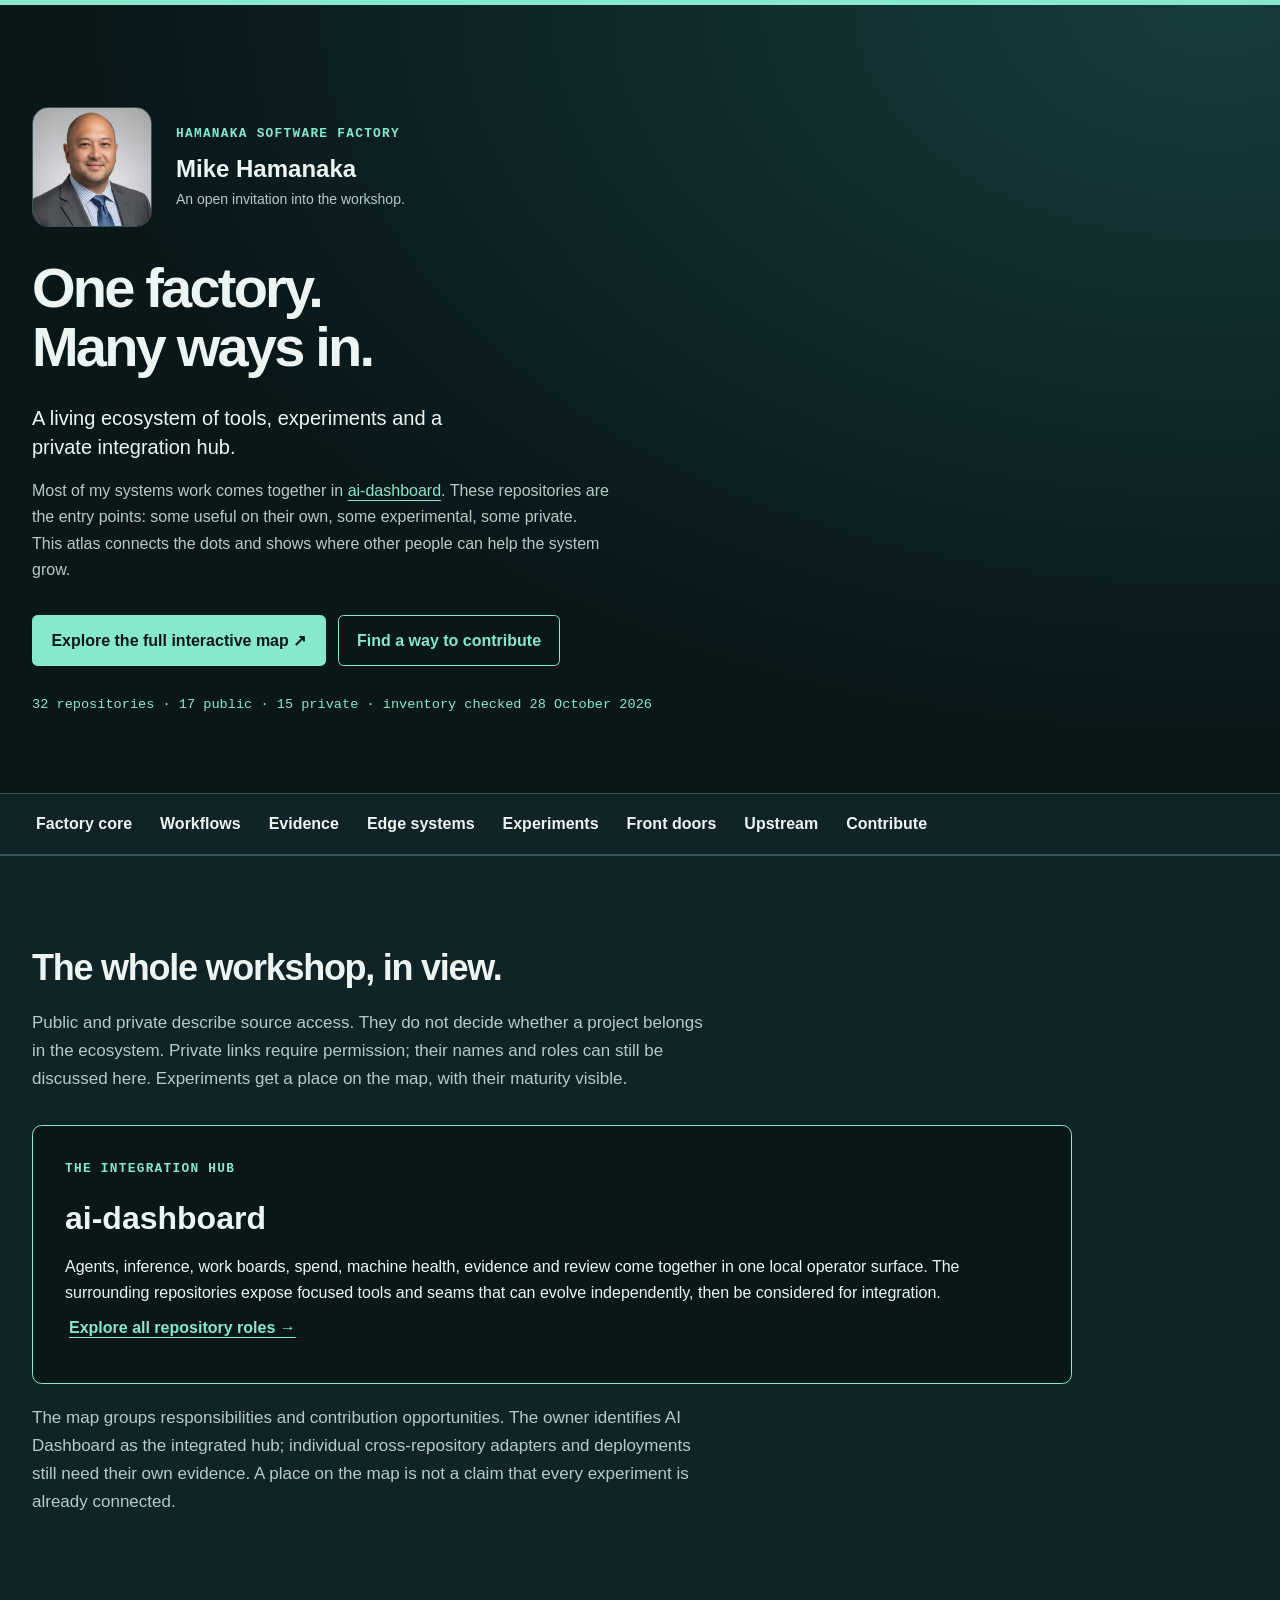
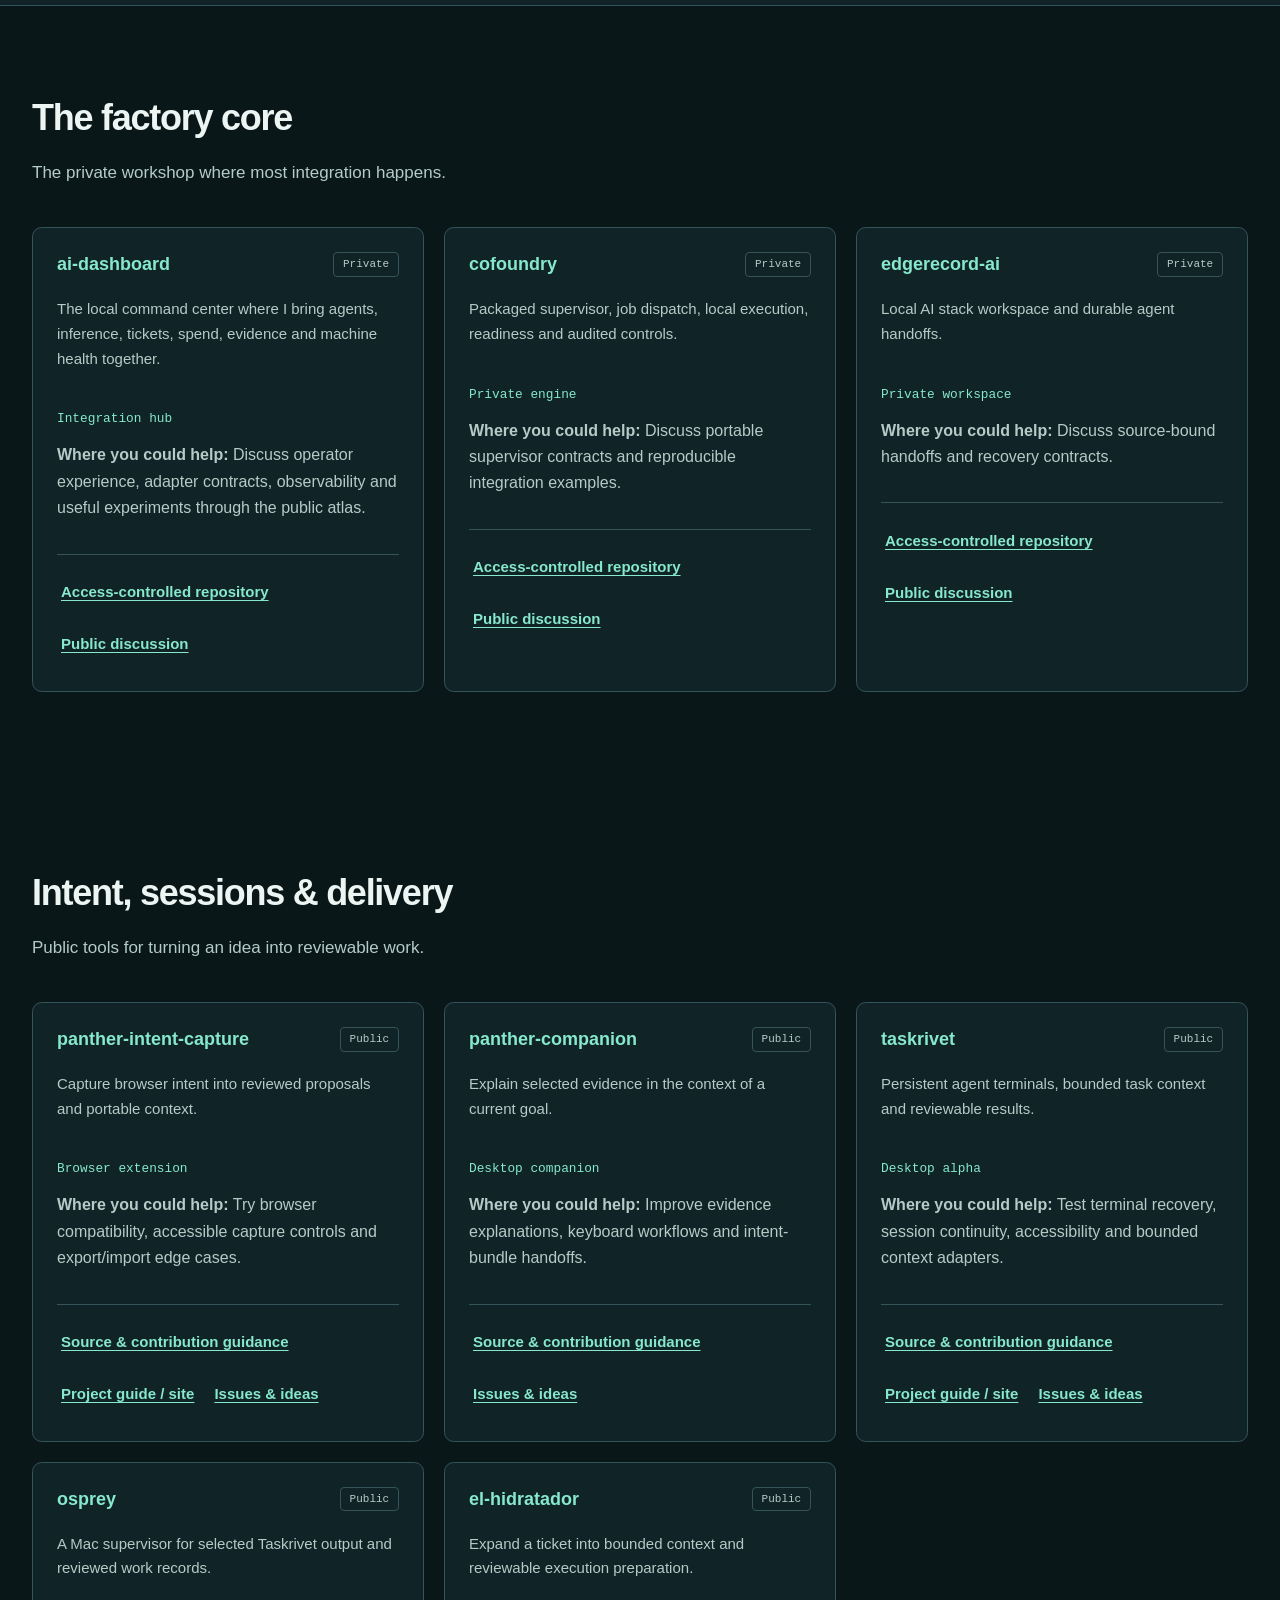
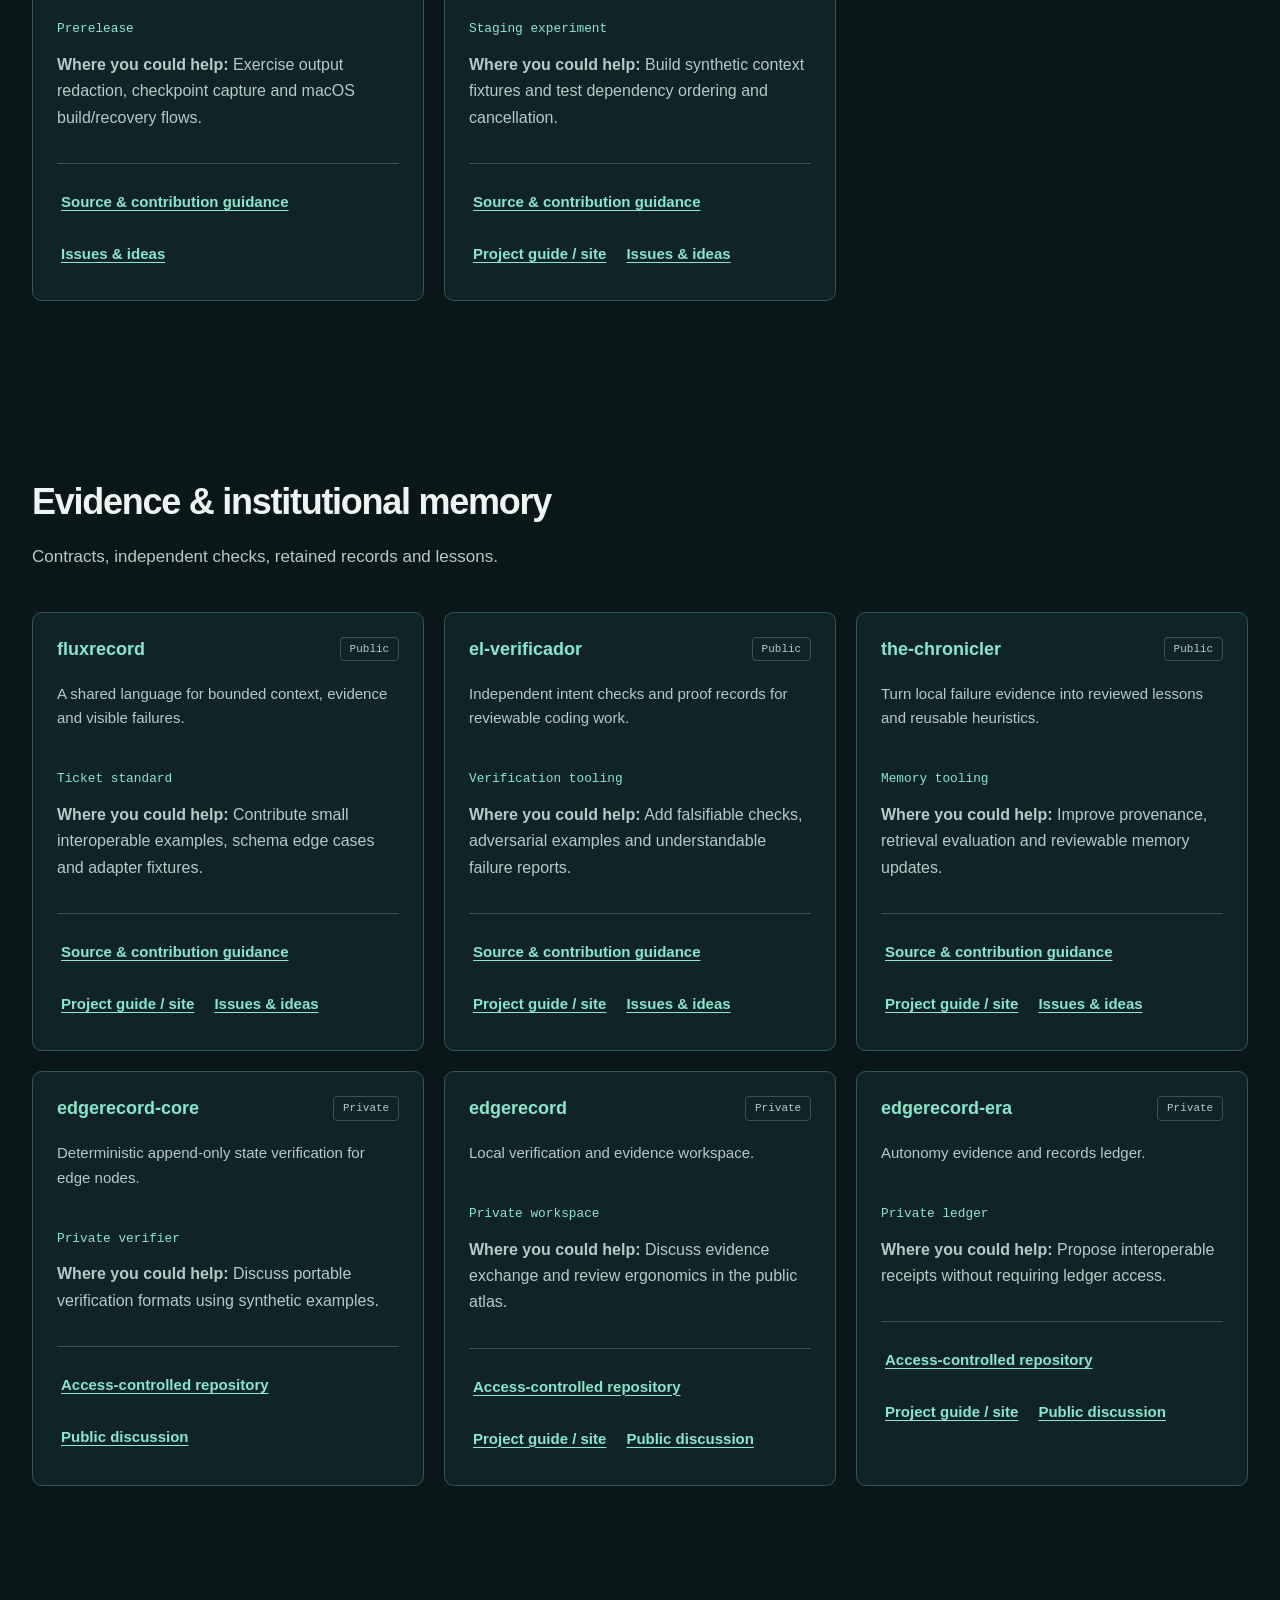
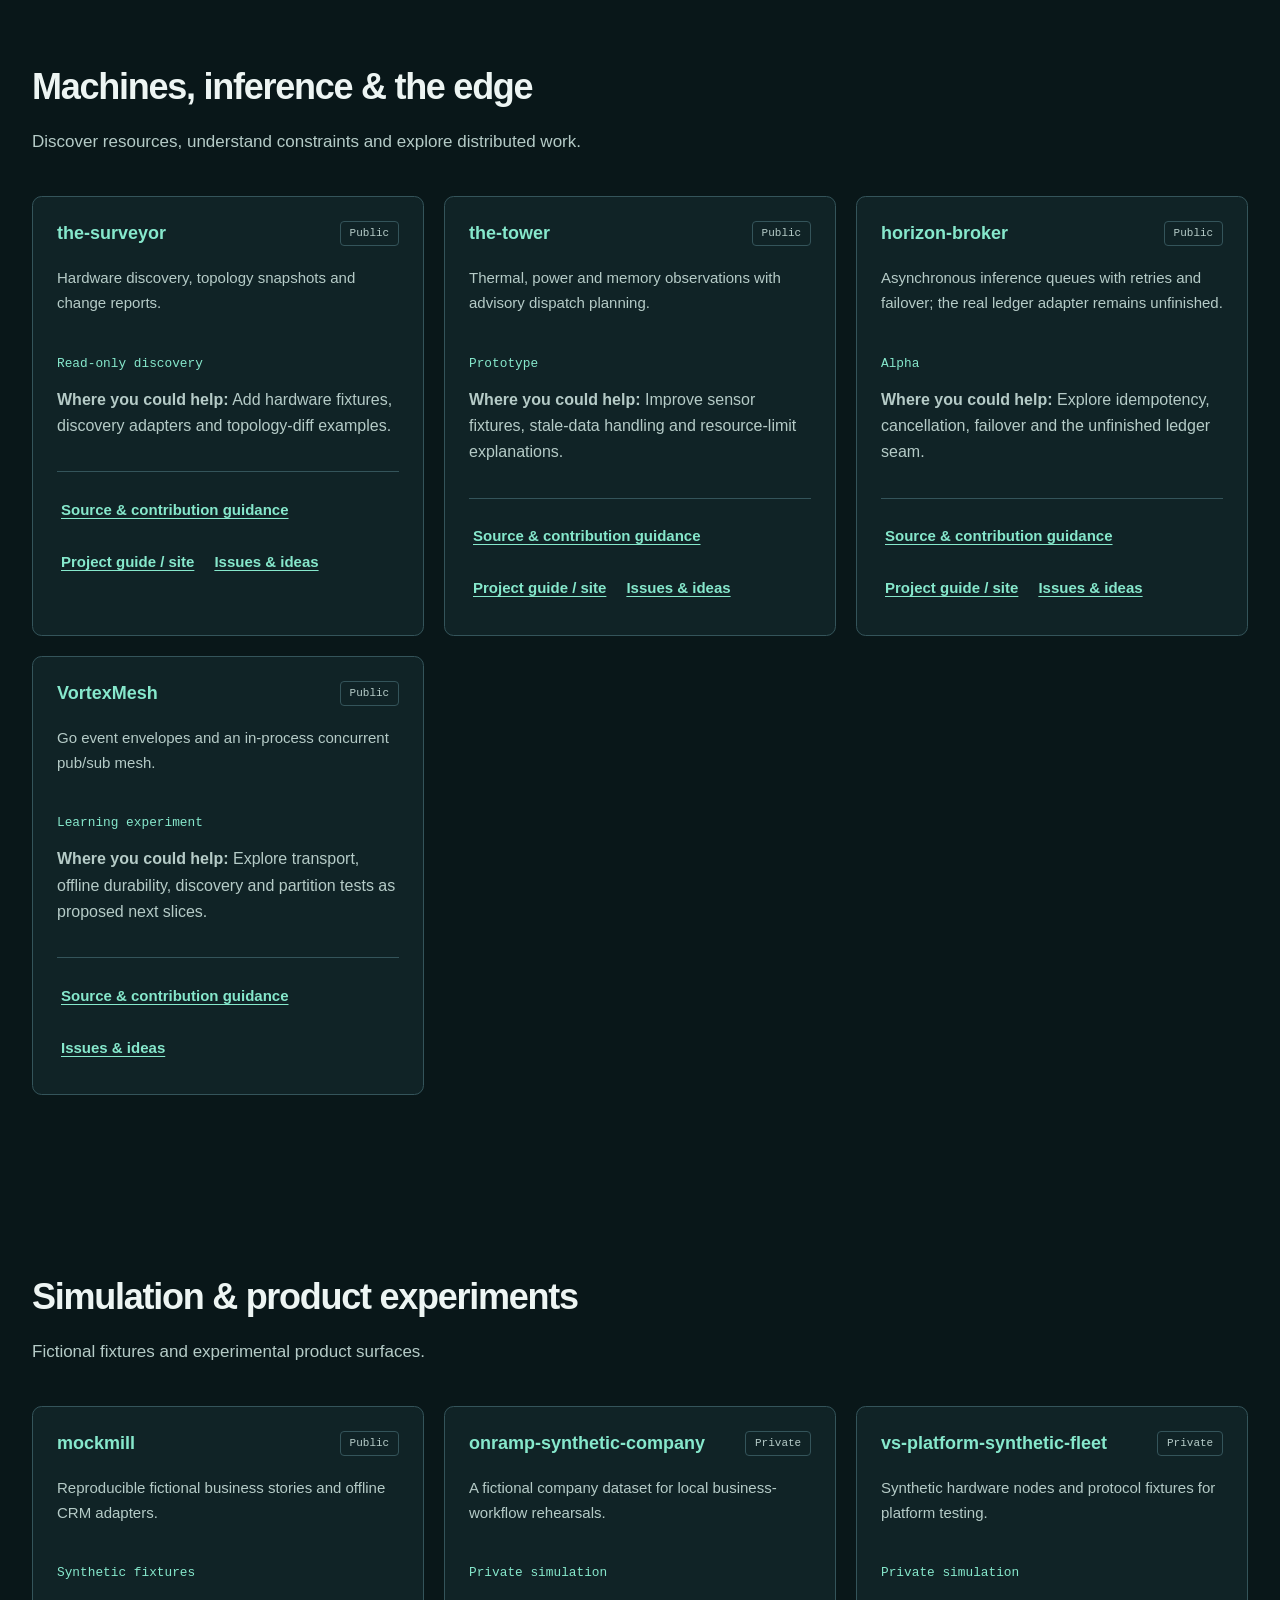
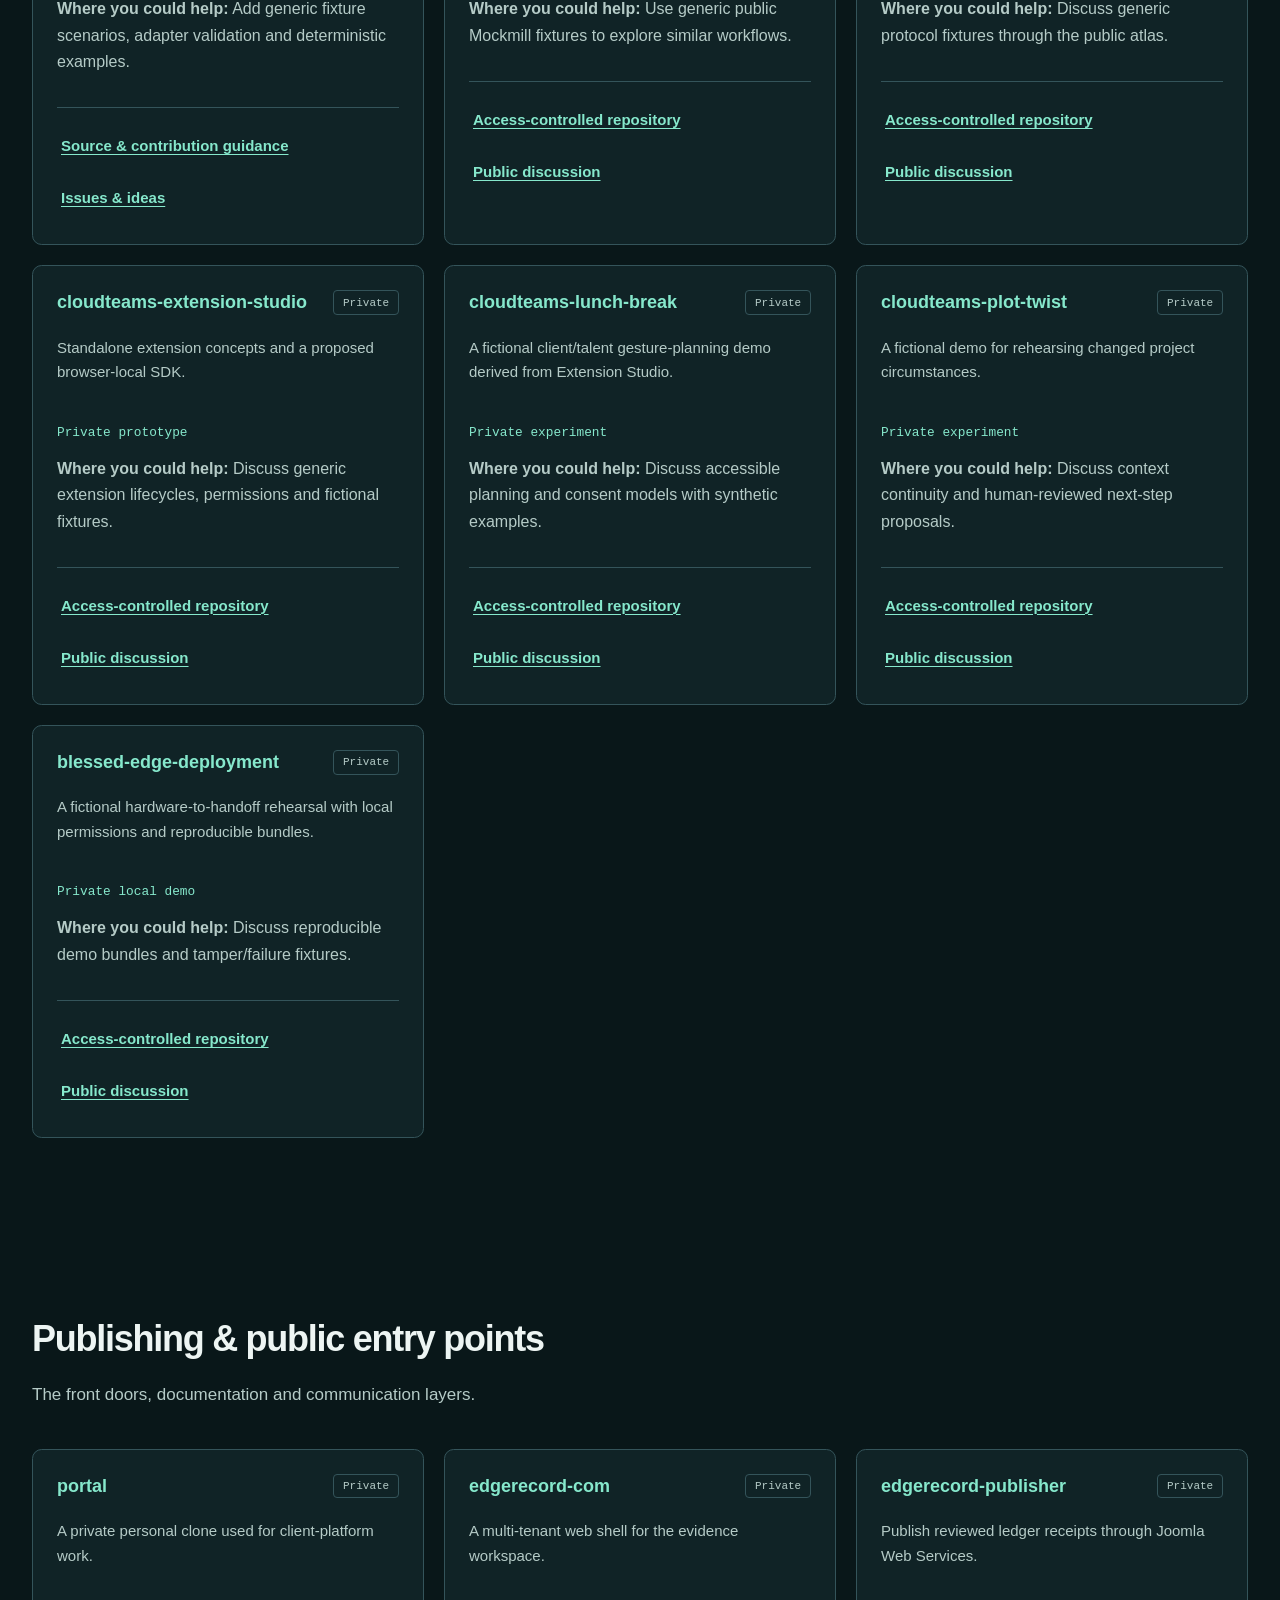
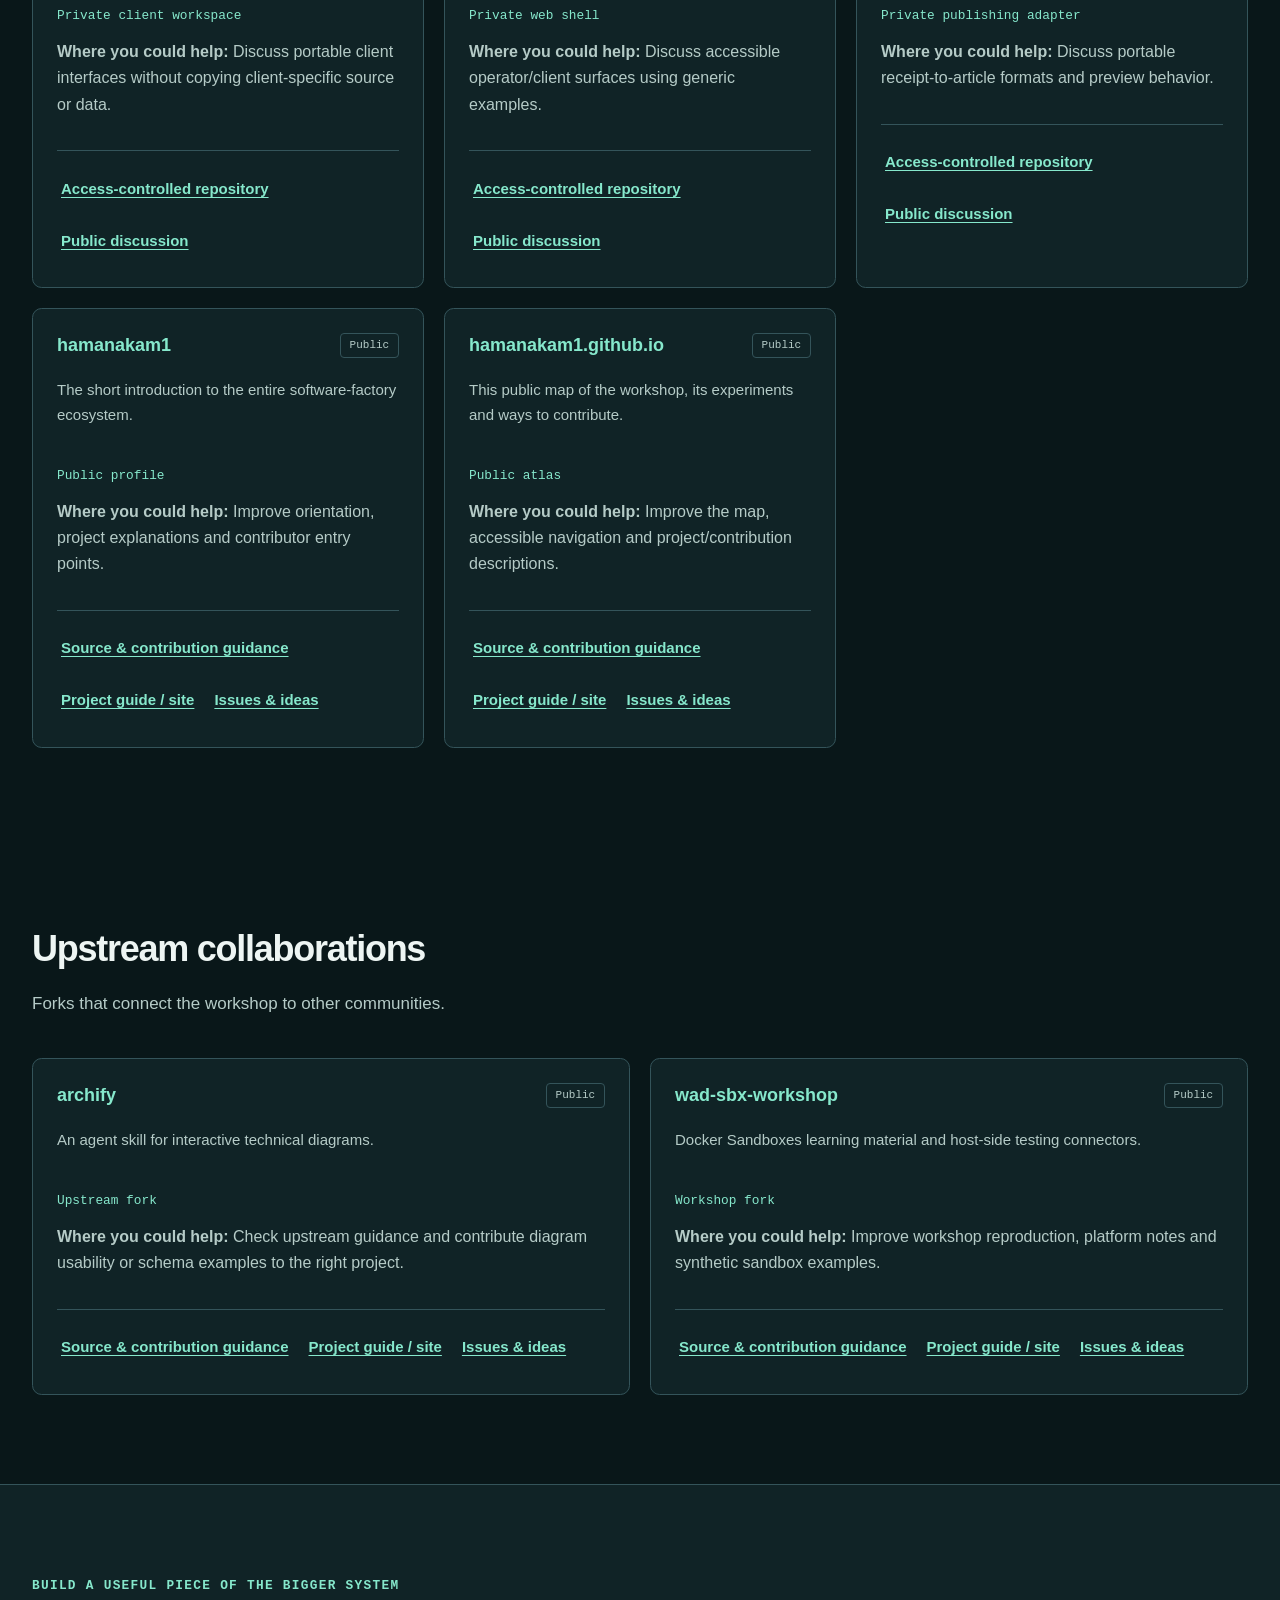
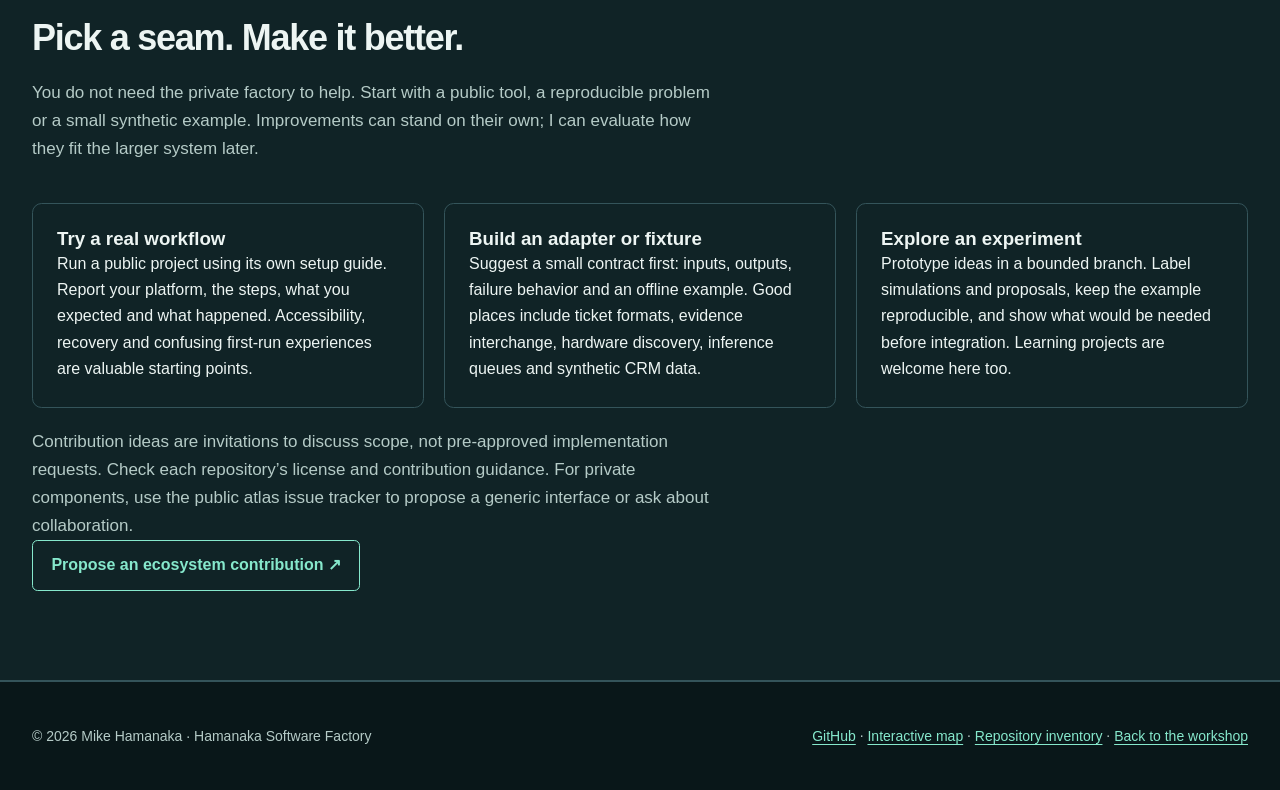
==== commit f51b9f53: "feat: introduce Mike with the current portrait on the factory atlas" ====
--- a/index.html
+++ b/index.html
@@ -1,7 +1,10 @@
 <!doctype html>
 <html lang="en"><head><meta charset="utf-8"><meta name="viewport" content="width=device-width,initial-scale=1"><title>Hamanaka Software Factory — the whole ecosystem</title>
 <meta name="description" content="One software factory, many entry points. Explore all 32 public and private projects, experimental systems, and opportunities to contribute."><meta name="color-scheme" content="dark light"><link rel="canonical" href="https://hamanakam1.github.io/"><meta property="og:url" content="https://hamanakam1.github.io/"><meta property="og:title" content="Hamanaka Software Factory — ecosystem atlas"><link rel="stylesheet" href="style.css"><link rel="icon" href="assets/favicon.svg"></head><body>
-<a class="skip-link" href="#main">Skip to main content</a><header class="header"><div class="container"><p class="eyebrow">Mike Hamanaka · An open invitation into the workshop</p><h1 class="logo">One factory.<br>Many ways in.</h1><p class="subtitle">A living ecosystem of tools, experiments and a private integration hub.</p><p class="tagline">Most of my systems work comes together in <a href="https://github.com/hamanakam1/ai-dashboard">ai-dashboard</a>. These repositories are the entry points: some useful on their own, some experimental, some private. This atlas connects the dots and shows where other people can help the system grow.</p><div class="hero-links"><a class="hero-link" href="ecosystem.html">Explore the full interactive map ↗</a><a class="hero-link" href="#contribute">Find a way to contribute</a></div><p class="inventory-count">32 repositories · 17 public · 15 private · inventory checked 28 October 2026</p></div></header>
+<a class="skip-link" href="#main">Skip to main content</a><header class="header"><div class="container"><div class="founder-intro">
+<img class="founder-portrait" src="assets/mike-hamanaka-suit.jpg" alt="Mike Hamanaka in a gray suit and blue tie" width="400" height="400" fetchpriority="high">
+<div><p class="eyebrow">Hamanaka Software Factory</p><p class="founder-name">Mike Hamanaka</p><p class="founder-note">An open invitation into the workshop.</p></div>
+</div><h1 class="logo">One factory.<br>Many ways in.</h1><p class="subtitle">A living ecosystem of tools, experiments and a private integration hub.</p><p class="tagline">Most of my systems work comes together in <a href="https://github.com/hamanakam1/ai-dashboard">ai-dashboard</a>. These repositories are the entry points: some useful on their own, some experimental, some private. This atlas connects the dots and shows where other people can help the system grow.</p><div class="hero-links"><a class="hero-link" href="ecosystem.html">Explore the full interactive map ↗</a><a class="hero-link" href="#contribute">Find a way to contribute</a></div><p class="inventory-count">32 repositories · 17 public · 15 private · inventory checked 28 October 2026</p></div></header>
 <nav class="nav" aria-label="Ecosystem areas"><div class="container"><a class="nav-link" href="#hub">Factory core</a><a class="nav-link" href="#work">Workflows</a><a class="nav-link" href="#proof">Evidence</a><a class="nav-link" href="#edge">Edge systems</a><a class="nav-link" href="#lab">Experiments</a><a class="nav-link" href="#surface">Front doors</a><a class="nav-link" href="#upstream">Upstream</a><a class="nav-link" href="#contribute">Contribute</a></div></nav>
 <main id="main" tabindex="-1"><section id="repos" class="section section-dark"><div class="container"><h2 class="section-title">The whole workshop, in view.</h2><p class="section-description">Public and private describe source access. They do not decide whether a project belongs in the ecosystem. Private links require permission; their names and roles can still be discussed here. Experiments get a place on the map, with their maturity visible.</p><div class="hub-callout"><p class="eyebrow">The integration hub</p><h3>ai-dashboard</h3><p>Agents, inference, work boards, spend, machine health, evidence and review come together in one local operator surface. The surrounding repositories expose focused tools and seams that can evolve independently, then be considered for integration.</p><a class="text-link" href="ecosystem.html">Explore all repository roles →</a></div><p class="section-description">The map groups responsibilities and contribution opportunities. The owner identifies AI Dashboard as the integrated hub; individual cross-repository adapters and deployments still need their own evidence. A place on the map is not a claim that every experiment is already connected.</p></div></section>
 <section class="section" id="hub"><div class="container"><h2 class="section-title">The factory core</h2><p class="section-description">The private workshop where most integration happens.</p><div class="repos-grid"><article id="project-ai-dashboard" class="repo-card" aria-labelledby="title-ai-dashboard">
--- a/style.css
+++ b/style.css
@@ -124,6 +124,37 @@
     text-transform: uppercase;
 }
 
+.founder-intro {
+    display: flex;
+    align-items: center;
+    gap: clamp(1rem, 3vw, 1.5rem);
+    margin-block-end: 2rem;
+}
+
+.founder-portrait {
+    display: block;
+    flex: 0 0 auto;
+    width: clamp(5rem, 16vw, 7.5rem);
+    height: auto;
+    aspect-ratio: 1;
+    border: 1px solid var(--line);
+    border-radius: 1rem;
+}
+
+.founder-intro .eyebrow {
+    margin-block-end: 0.25rem;
+}
+
+.founder-name {
+    font-size: clamp(1.125rem, 3vw, 1.5rem);
+    font-weight: 700;
+}
+
+.founder-note {
+    color: var(--muted);
+    font-size: 0.875rem;
+}
+
 .logo {
     max-width: 19ch;
     font-size: 3.5rem;
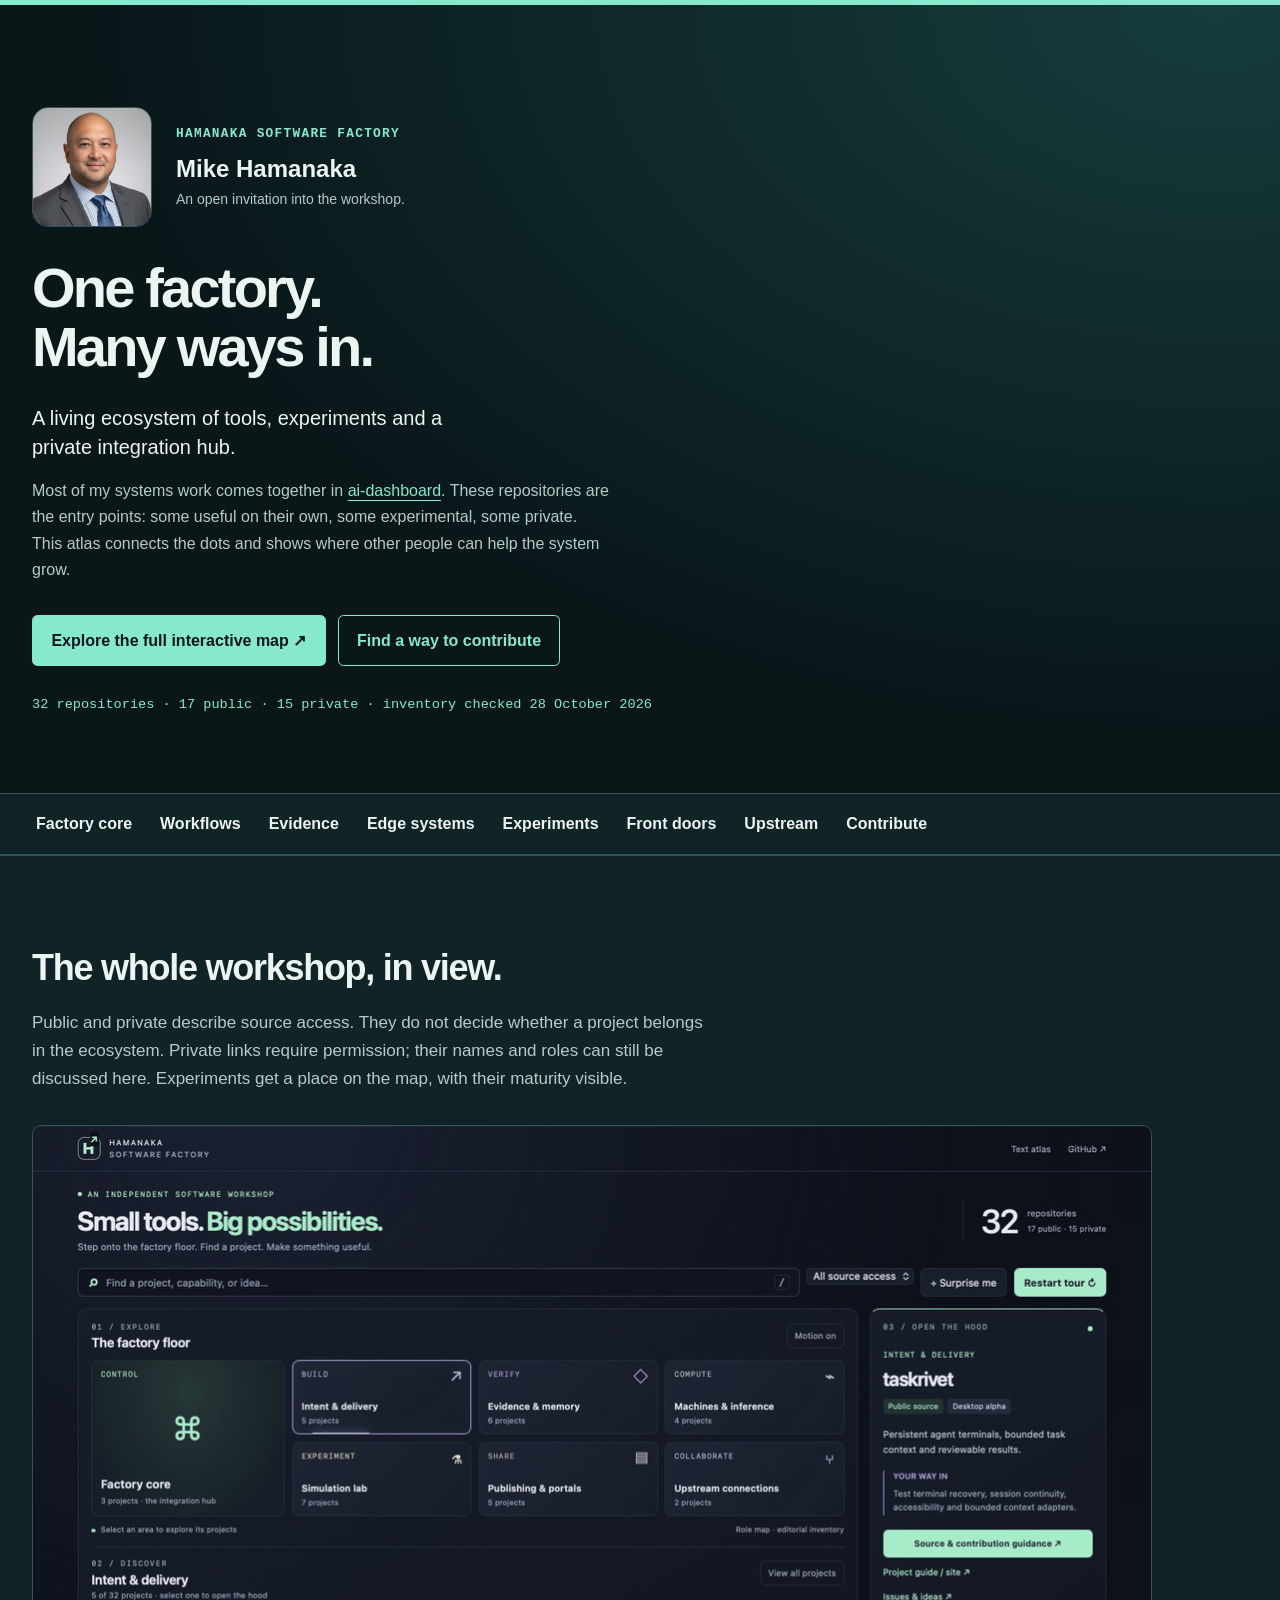
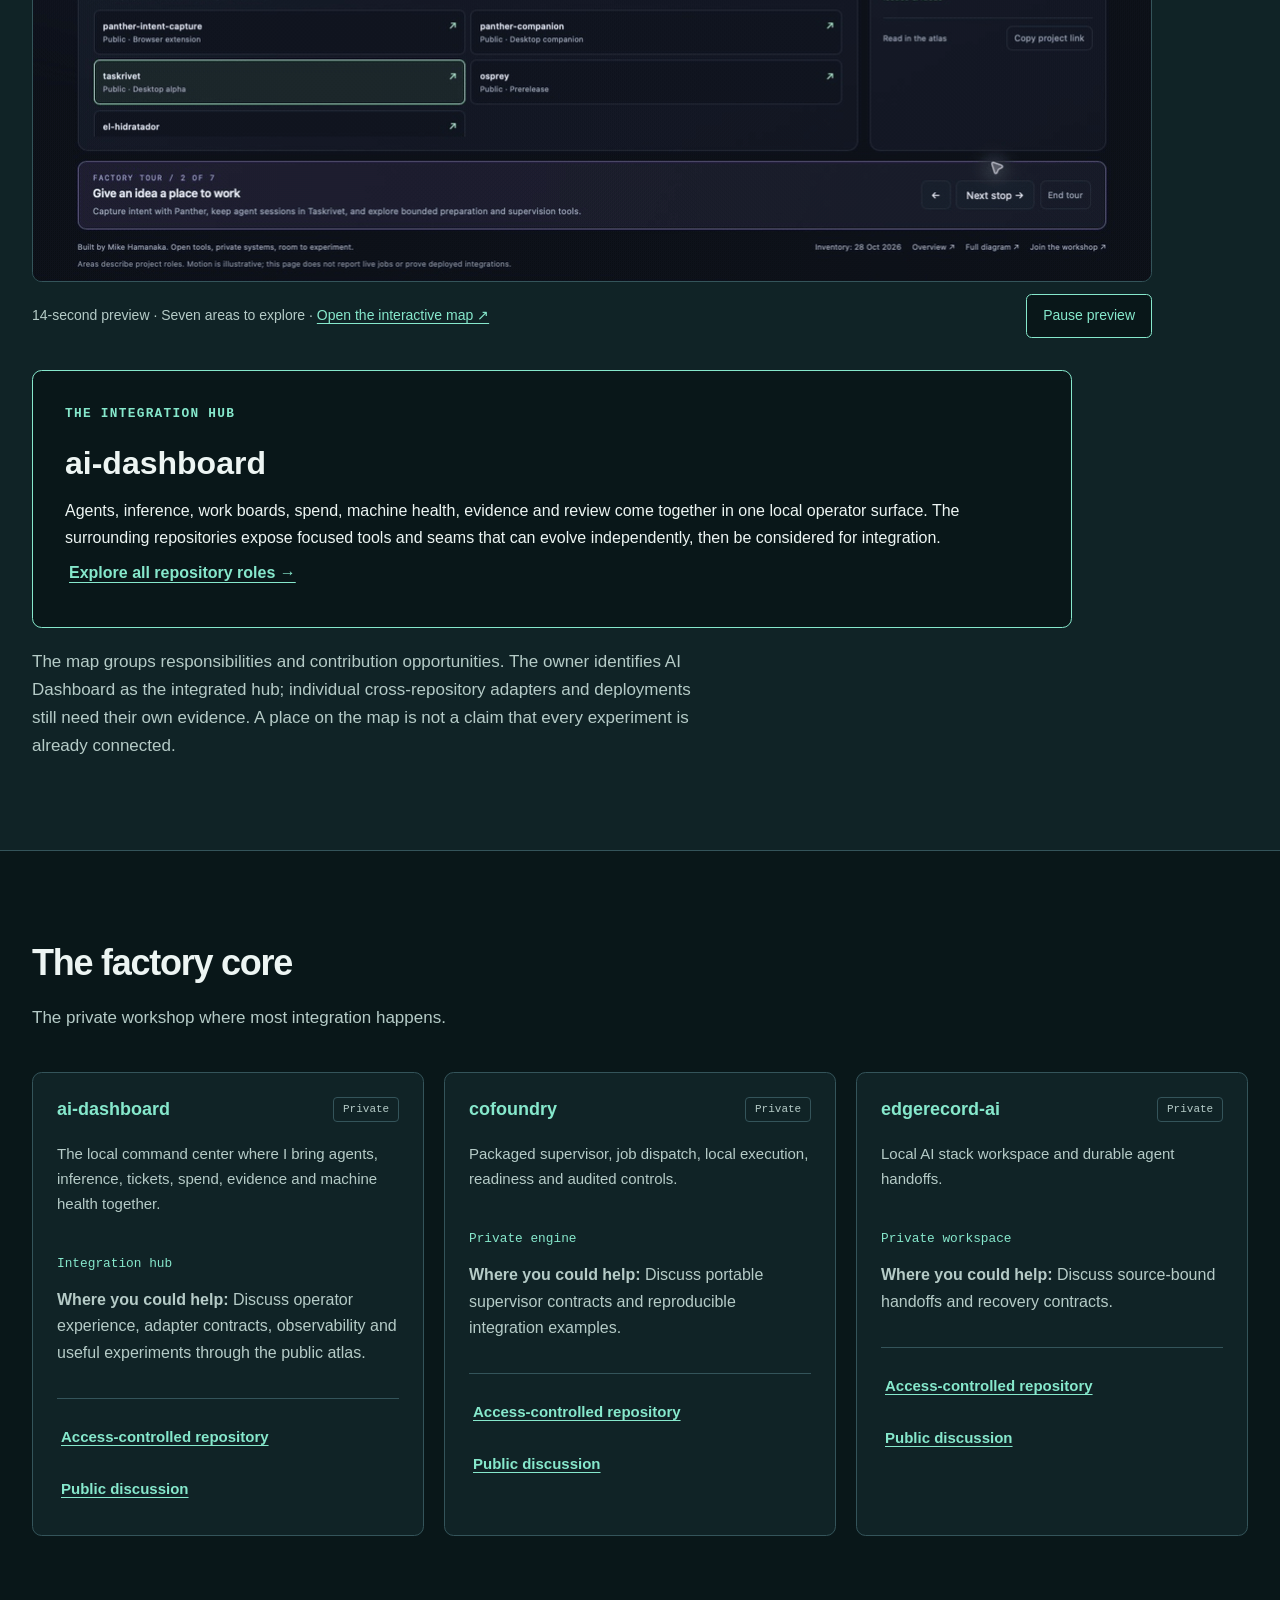
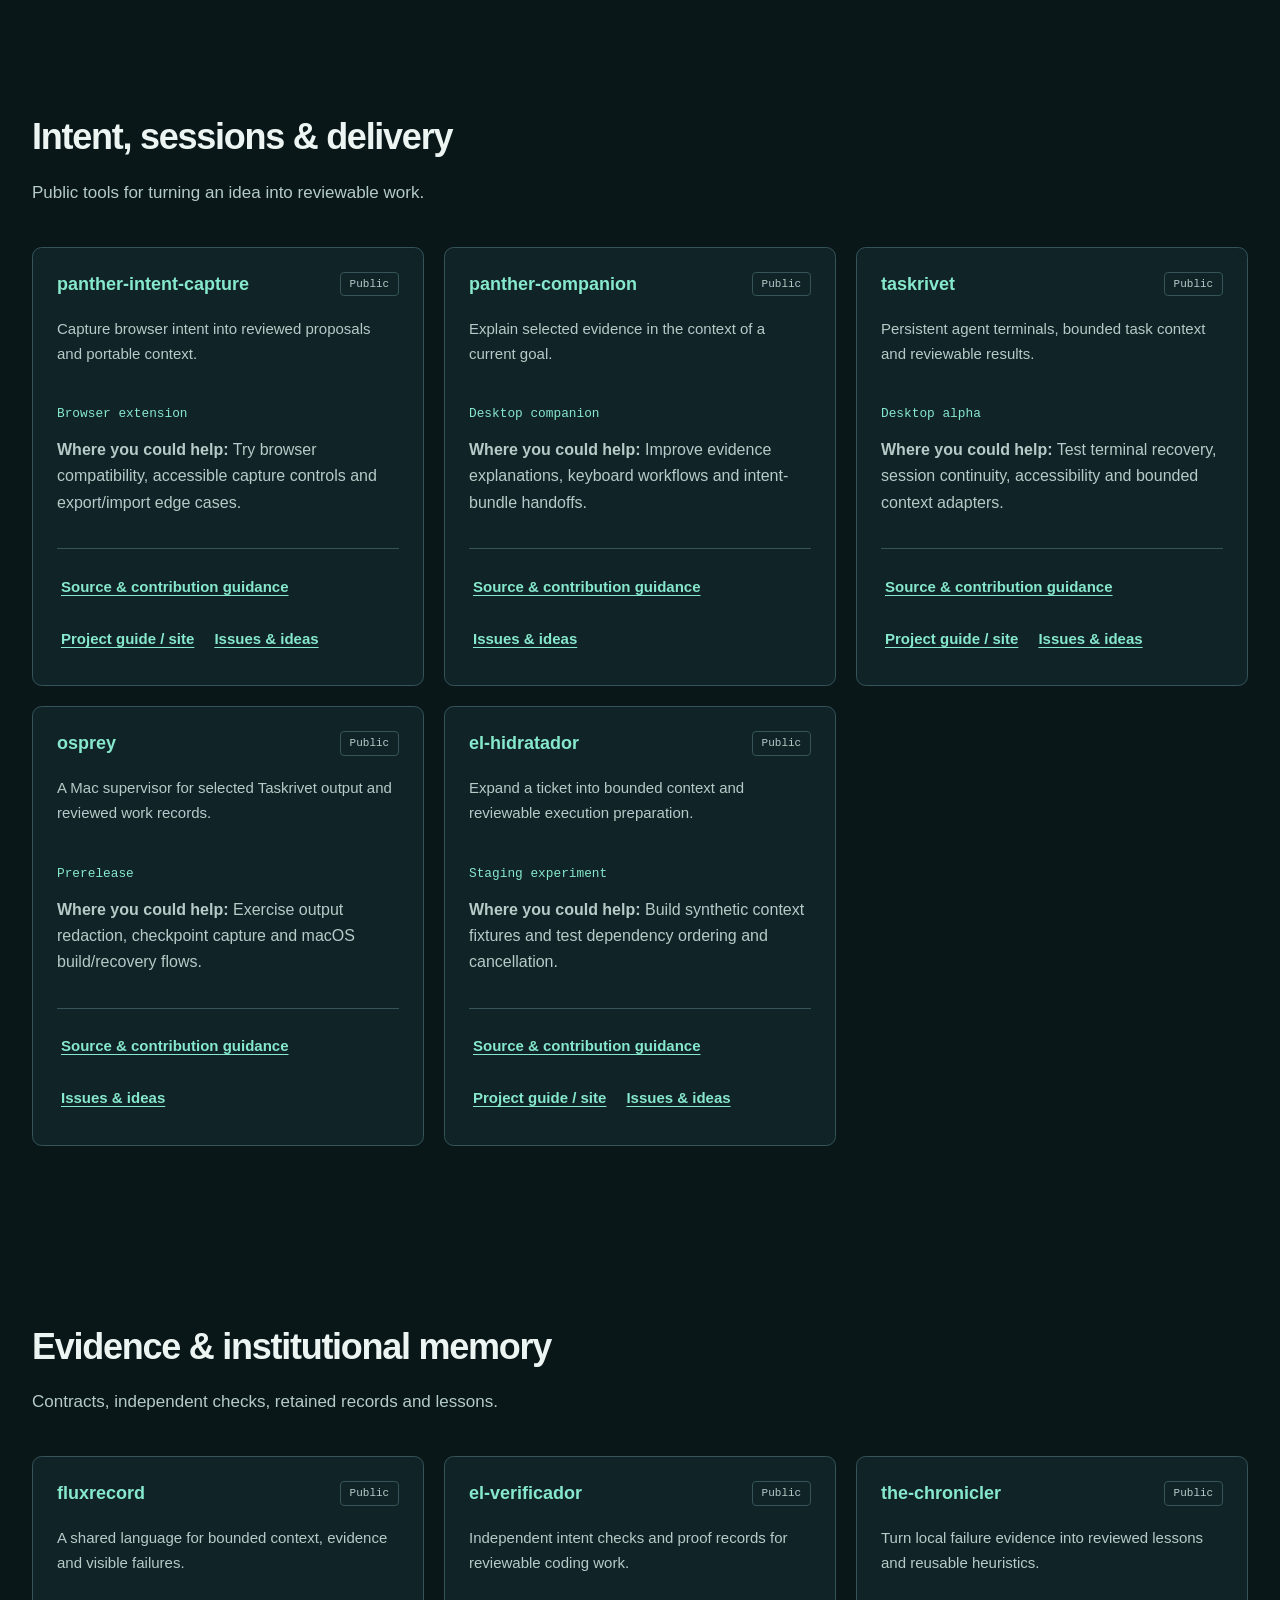
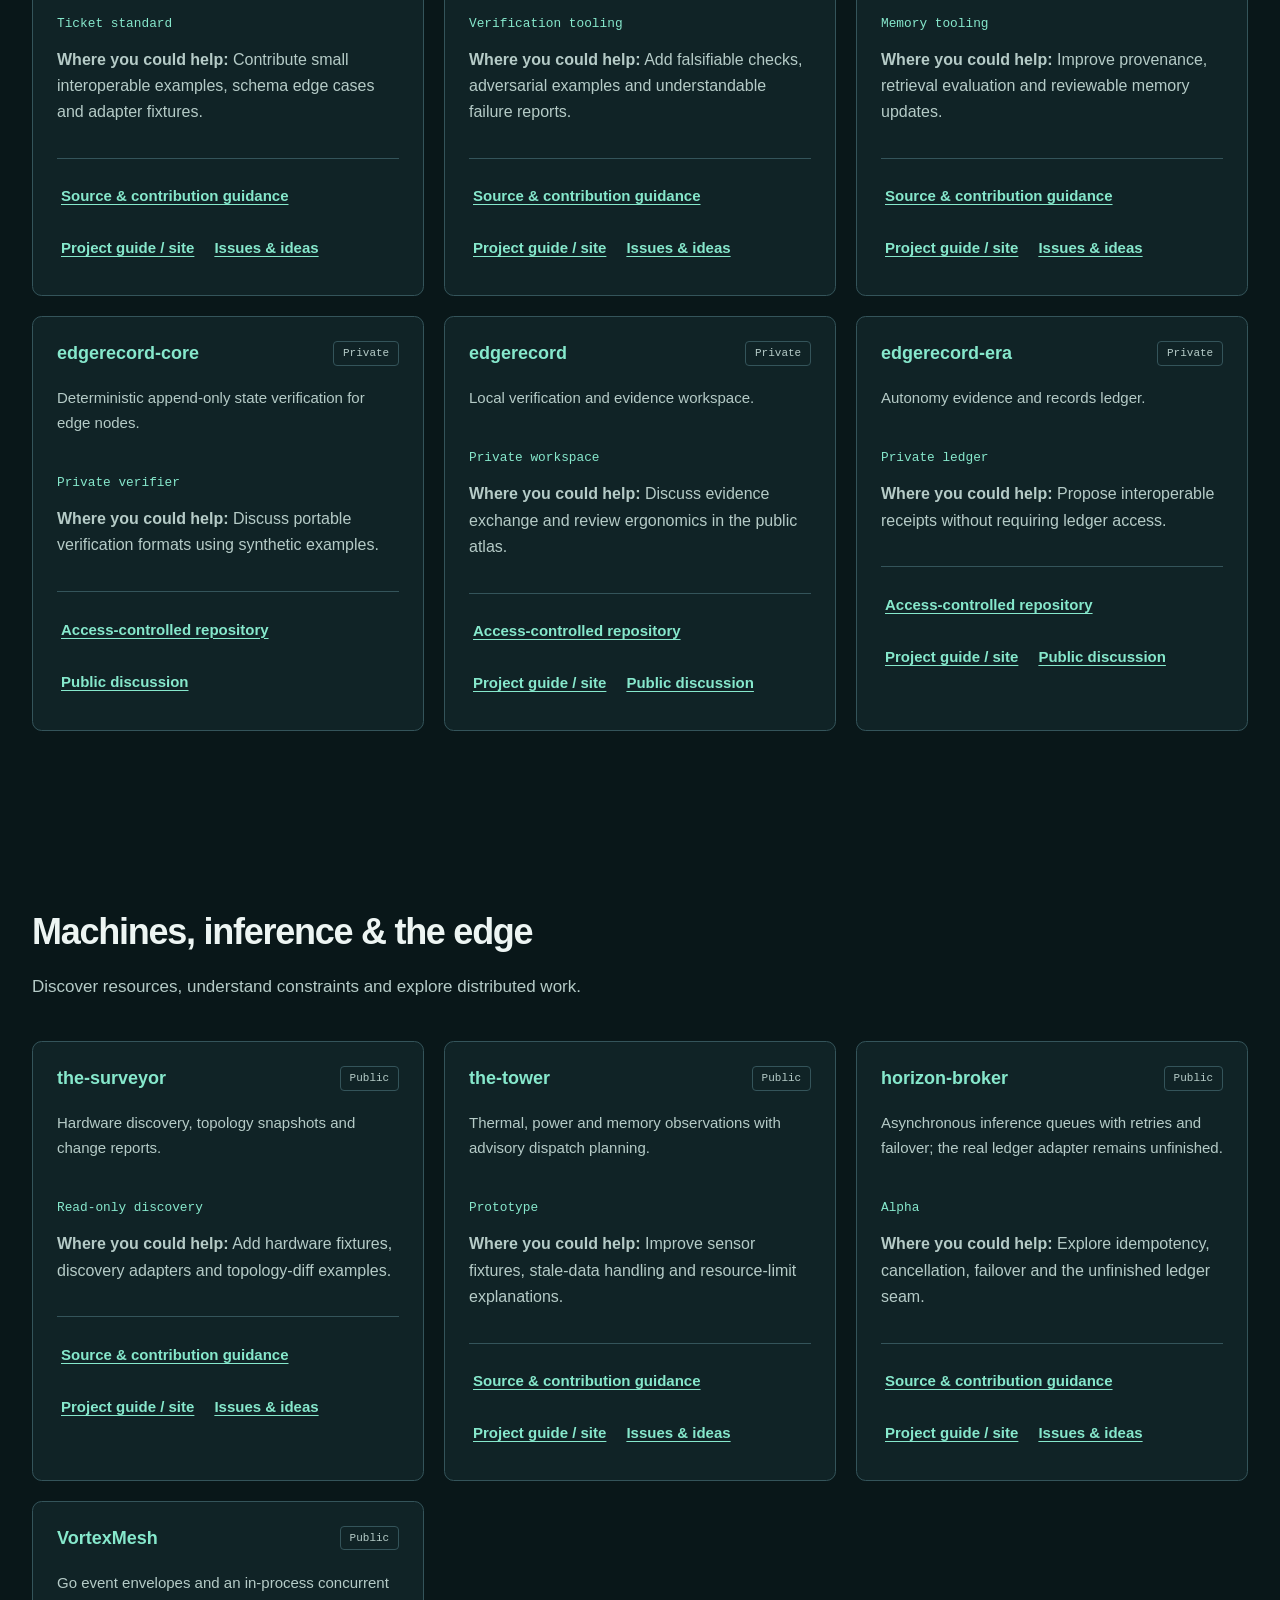
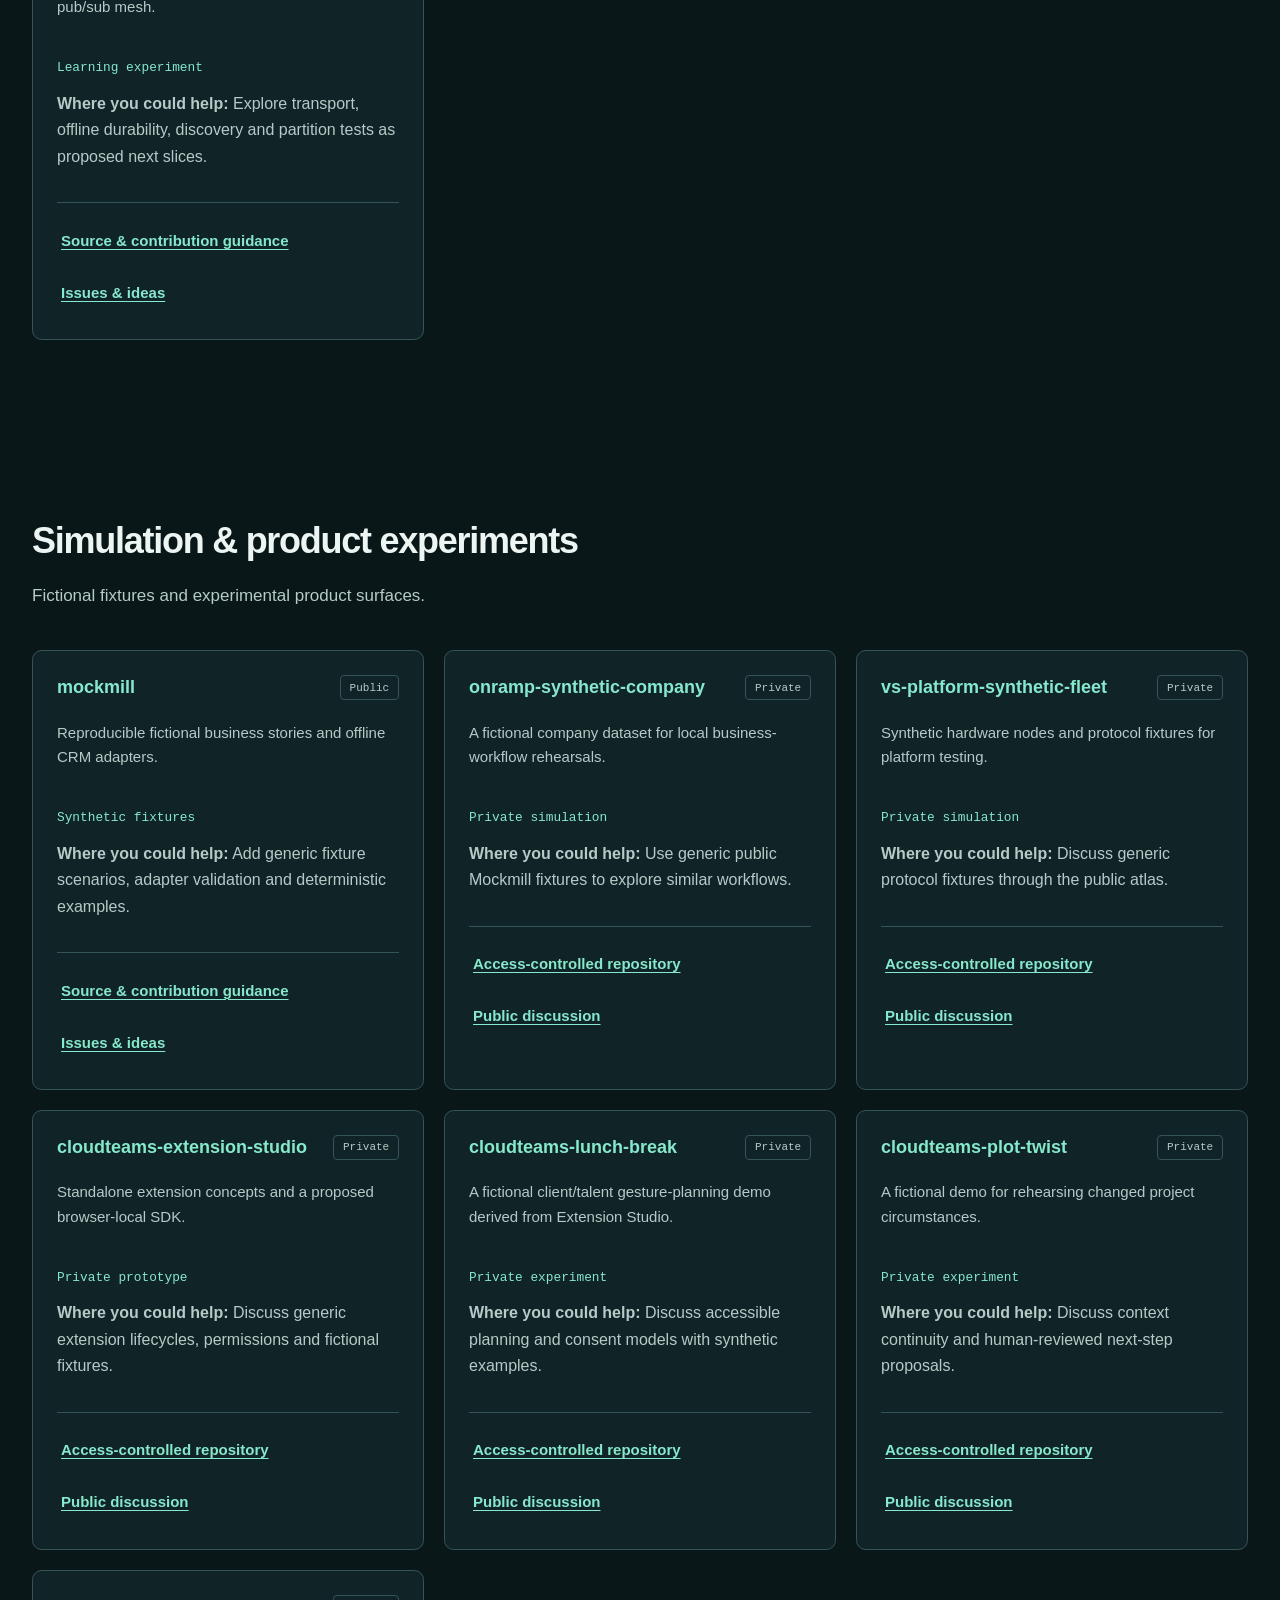
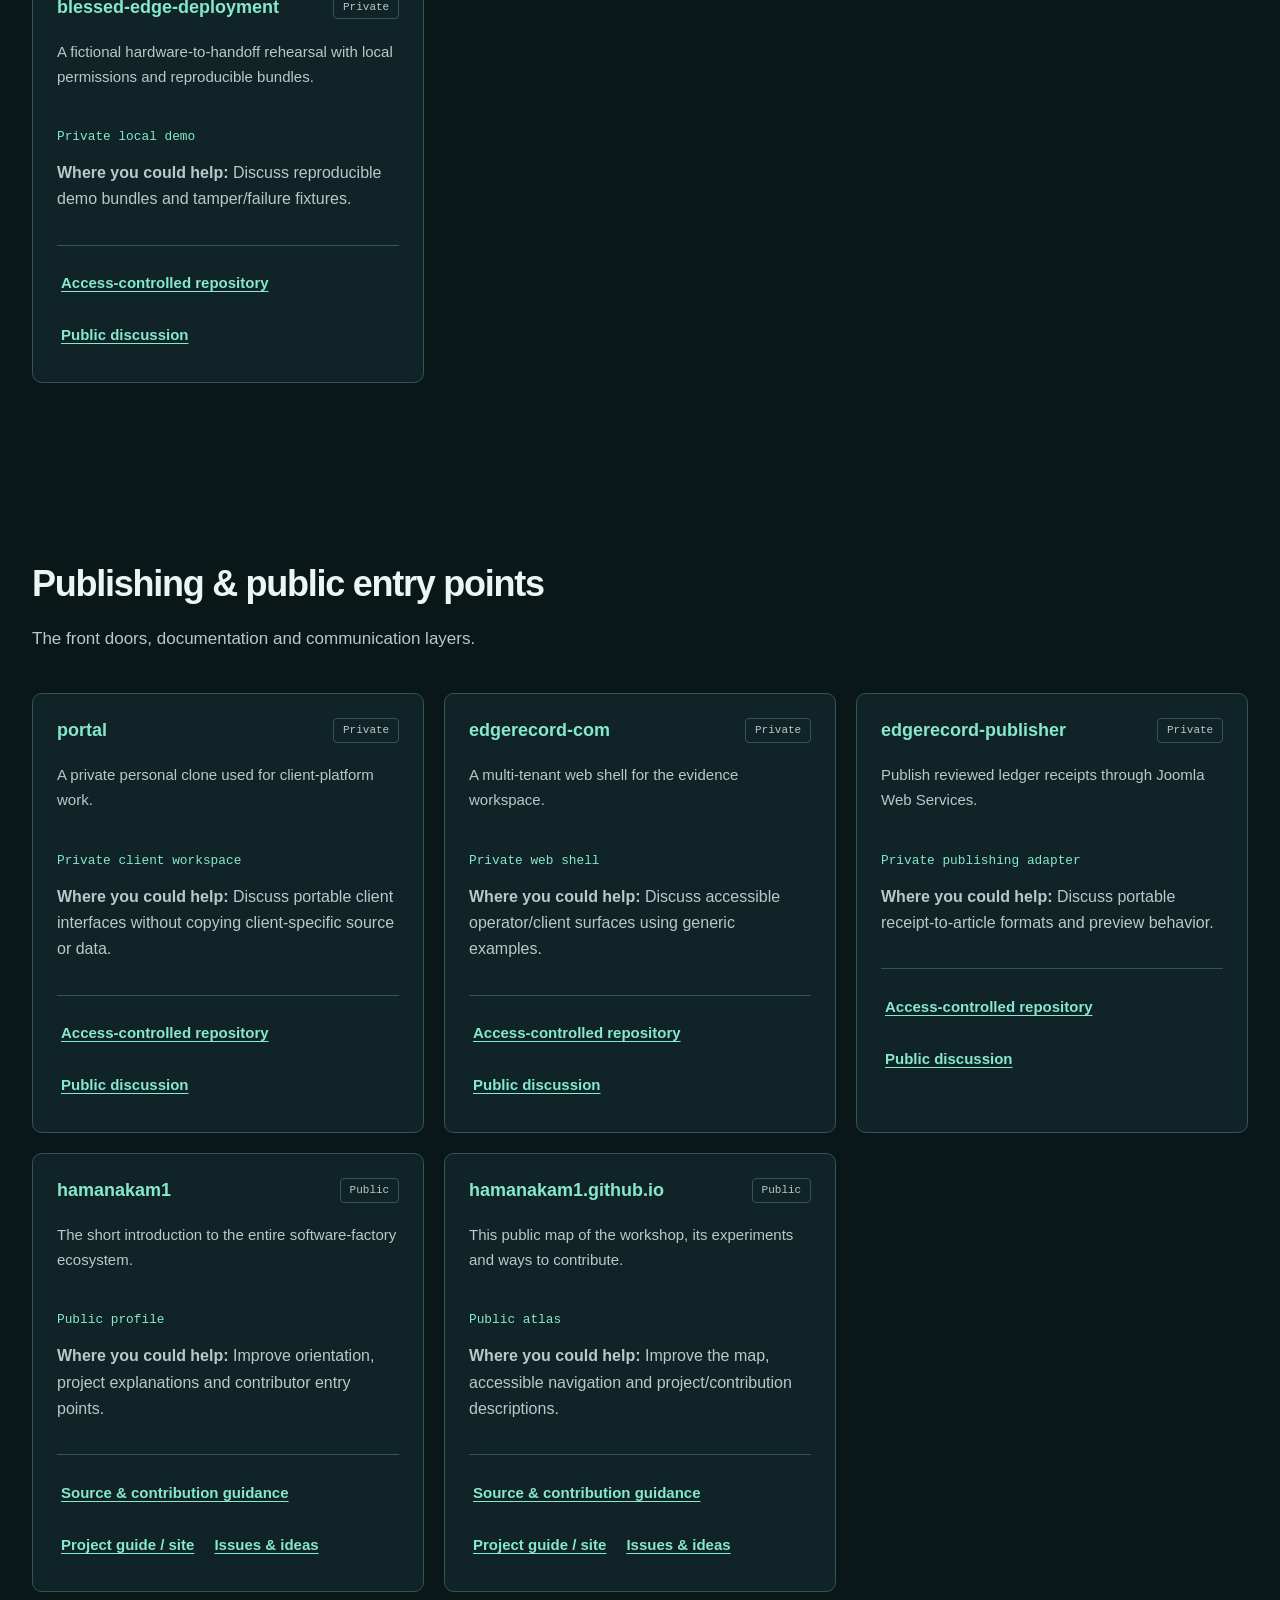
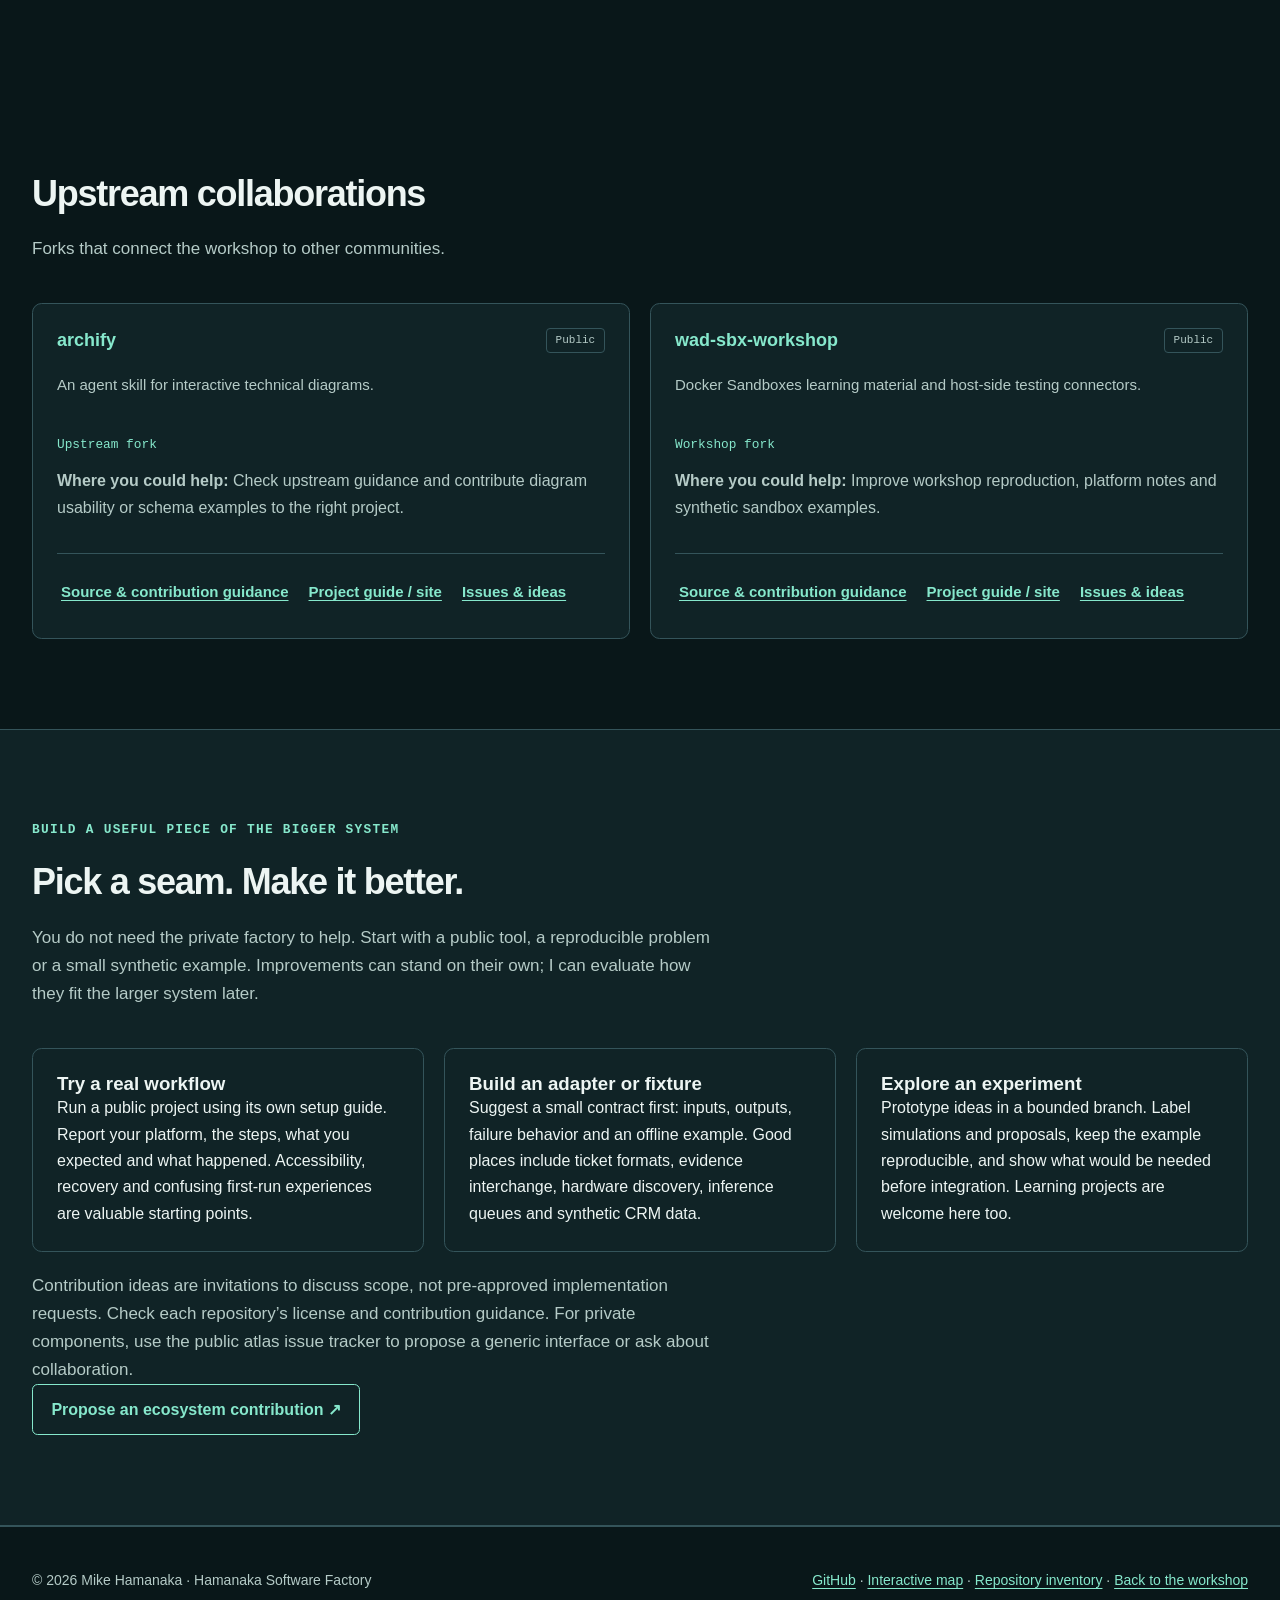
==== commit f4fc64fc: "feat: add a seven-stop animated factory tour with motion controls" ====
--- a/index.html
+++ b/index.html
@@ -6,7 +6,12 @@
 <div><p class="eyebrow">Hamanaka Software Factory</p><p class="founder-name">Mike Hamanaka</p><p class="founder-note">An open invitation into the workshop.</p></div>
 </div><h1 class="logo">One factory.<br>Many ways in.</h1><p class="subtitle">A living ecosystem of tools, experiments and a private integration hub.</p><p class="tagline">Most of my systems work comes together in <a href="https://github.com/hamanakam1/ai-dashboard">ai-dashboard</a>. These repositories are the entry points: some useful on their own, some experimental, some private. This atlas connects the dots and shows where other people can help the system grow.</p><div class="hero-links"><a class="hero-link" href="ecosystem.html">Explore the full interactive map ↗</a><a class="hero-link" href="#contribute">Find a way to contribute</a></div><p class="inventory-count">32 repositories · 17 public · 15 private · inventory checked 28 October 2026</p></div></header>
 <nav class="nav" aria-label="Ecosystem areas"><div class="container"><a class="nav-link" href="#hub">Factory core</a><a class="nav-link" href="#work">Workflows</a><a class="nav-link" href="#proof">Evidence</a><a class="nav-link" href="#edge">Edge systems</a><a class="nav-link" href="#lab">Experiments</a><a class="nav-link" href="#surface">Front doors</a><a class="nav-link" href="#upstream">Upstream</a><a class="nav-link" href="#contribute">Contribute</a></div></nav>
-<main id="main" tabindex="-1"><section id="repos" class="section section-dark"><div class="container"><h2 class="section-title">The whole workshop, in view.</h2><p class="section-description">Public and private describe source access. They do not decide whether a project belongs in the ecosystem. Private links require permission; their names and roles can still be discussed here. Experiments get a place on the map, with their maturity visible.</p><div class="hub-callout"><p class="eyebrow">The integration hub</p><h3>ai-dashboard</h3><p>Agents, inference, work boards, spend, machine health, evidence and review come together in one local operator surface. The surrounding repositories expose focused tools and seams that can evolve independently, then be considered for integration.</p><a class="text-link" href="ecosystem.html">Explore all repository roles →</a></div><p class="section-description">The map groups responsibilities and contribution opportunities. The owner identifies AI Dashboard as the integrated hub; individual cross-repository adapters and deployments still need their own evidence. A place on the map is not a claim that every experiment is already connected.</p></div></section>
+<main id="main" tabindex="-1"><section id="repos" class="section section-dark"><div class="container"><h2 class="section-title">The whole workshop, in view.</h2><p class="section-description">Public and private describe source access. They do not decide whether a project belongs in the ecosystem. Private links require permission; their names and roles can still be discussed here. Experiments get a place on the map, with their maturity visible.</p><figure class="tour-preview">
+<a href="ecosystem.html" aria-label="Open the interactive Hamanaka Software Factory map">
+<img id="tour-preview-image" class="tour-preview-image" src="assets/factory-tour-still.png" data-animation="assets/factory-tour.gif" width="1120" height="756" loading="lazy" decoding="async" alt="Seven-stop tour of the Hamanaka Software Factory: core, delivery, evidence, machines, simulation, publishing and upstream projects.">
+</a>
+<figcaption><span>14-second preview · Seven areas to explore · <a href="ecosystem.html">Open the interactive map ↗</a></span><button id="tour-preview-toggle" class="tour-toggle" type="button" aria-controls="tour-preview-image" aria-pressed="false" hidden>Play preview</button></figcaption>
+</figure><div class="hub-callout"><p class="eyebrow">The integration hub</p><h3>ai-dashboard</h3><p>Agents, inference, work boards, spend, machine health, evidence and review come together in one local operator surface. The surrounding repositories expose focused tools and seams that can evolve independently, then be considered for integration.</p><a class="text-link" href="ecosystem.html">Explore all repository roles →</a></div><p class="section-description">The map groups responsibilities and contribution opportunities. The owner identifies AI Dashboard as the integrated hub; individual cross-repository adapters and deployments still need their own evidence. A place on the map is not a claim that every experiment is already connected.</p></div></section>
 <section class="section" id="hub"><div class="container"><h2 class="section-title">The factory core</h2><p class="section-description">The private workshop where most integration happens.</p><div class="repos-grid"><article id="project-ai-dashboard" class="repo-card" aria-labelledby="title-ai-dashboard">
 <div class="repo-header"><h3 id="title-ai-dashboard">ai-dashboard</h3><span class="repo-badge">Private</span></div>
 <p class="repo-description">The local command center where I bring agents, inference, tickets, spend, evidence and machine health together.</p><p class="maturity">Integration hub</p>
@@ -162,4 +167,4 @@
 <p class="contribution"><strong>Where you could help:</strong> Improve workshop reproduction, platform notes and synthetic sandbox examples.</p>
 <div class="repo-links"><a href="https://github.com/hamanakam1/wad-sbx-workshop">Source & contribution guidance</a><a href="https://github.com/hamanakam1/wad-sbx-workshop">Project guide / site</a><a href="https://github.com/hamanakam1/wad-sbx-workshop/issues">Issues & ideas</a></div></article></div></div></section>
 <section id="contribute" class="section section-dark"><div class="container"><p class="eyebrow">Build a useful piece of the bigger system</p><h2 class="section-title">Pick a seam. Make it better.</h2><p class="section-description">You do not need the private factory to help. Start with a public tool, a reproducible problem or a small synthetic example. Improvements can stand on their own; I can evaluate how they fit the larger system later.</p><div class="repos-grid"><article class="repo-card"><h3>Try a real workflow</h3><p>Run a public project using its own setup guide. Report your platform, the steps, what you expected and what happened. Accessibility, recovery and confusing first-run experiences are valuable starting points.</p></article><article class="repo-card"><h3>Build an adapter or fixture</h3><p>Suggest a small contract first: inputs, outputs, failure behavior and an offline example. Good places include ticket formats, evidence interchange, hardware discovery, inference queues and synthetic CRM data.</p></article><article class="repo-card"><h3>Explore an experiment</h3><p>Prototype ideas in a bounded branch. Label simulations and proposals, keep the example reproducible, and show what would be needed before integration. Learning projects are welcome here too.</p></article></div><p class="section-description">Contribution ideas are invitations to discuss scope, not pre-approved implementation requests. Check each repository’s license and contribution guidance. For private components, use the public atlas issue tracker to propose a generic interface or ask about collaboration.</p><a class="hero-link" href="https://github.com/hamanakam1/hamanakam1.github.io/issues/new?template=ecosystem-idea.yml">Propose an ecosystem contribution ↗</a></div></section></main>
-<footer class="footer"><div class="container"><p>© 2026 Mike Hamanaka · Hamanaka Software Factory</p><p><a href="https://github.com/hamanakam1">GitHub</a> · <a href="ecosystem.html">Interactive map</a> · <a href="assets/repositories.json">Repository inventory</a> · <a href="#repos">Back to the workshop</a></p></div></footer></body></html>+<footer class="footer"><div class="container"><p>© 2026 Mike Hamanaka · Hamanaka Software Factory</p><p><a href="https://github.com/hamanakam1">GitHub</a> · <a href="ecosystem.html">Interactive map</a> · <a href="assets/repositories.json">Repository inventory</a> · <a href="#repos">Back to the workshop</a></p></div></footer><script src="assets/tour-preview.js" defer></script></body></html>
--- a/style.css
+++ b/style.css
@@ -155,6 +155,43 @@
     font-size: 0.875rem;
 }
 
+.tour-preview {
+    margin: 2rem 0 0;
+    max-width: 70rem;
+}
+
+.tour-preview-image {
+    display: block;
+    width: 100%;
+    height: auto;
+    border: 1px solid var(--line);
+    border-radius: 0.6rem;
+}
+
+.tour-preview figcaption {
+    display: flex;
+    flex-wrap: wrap;
+    align-items: center;
+    justify-content: space-between;
+    gap: 0.75rem;
+    margin-top: 0.75rem;
+    color: var(--muted);
+    font-size: 0.875rem;
+}
+
+.tour-toggle {
+    min-height: 44px;
+    padding: 0.5rem 1rem;
+    border: 1px solid var(--accent);
+    border-radius: 0.35rem;
+    background: var(--ink);
+    color: var(--accent);
+    font: inherit;
+    cursor: pointer;
+}
+
+.tour-toggle[hidden] { display: none; }
+
 .logo {
     max-width: 19ch;
     font-size: 3.5rem;
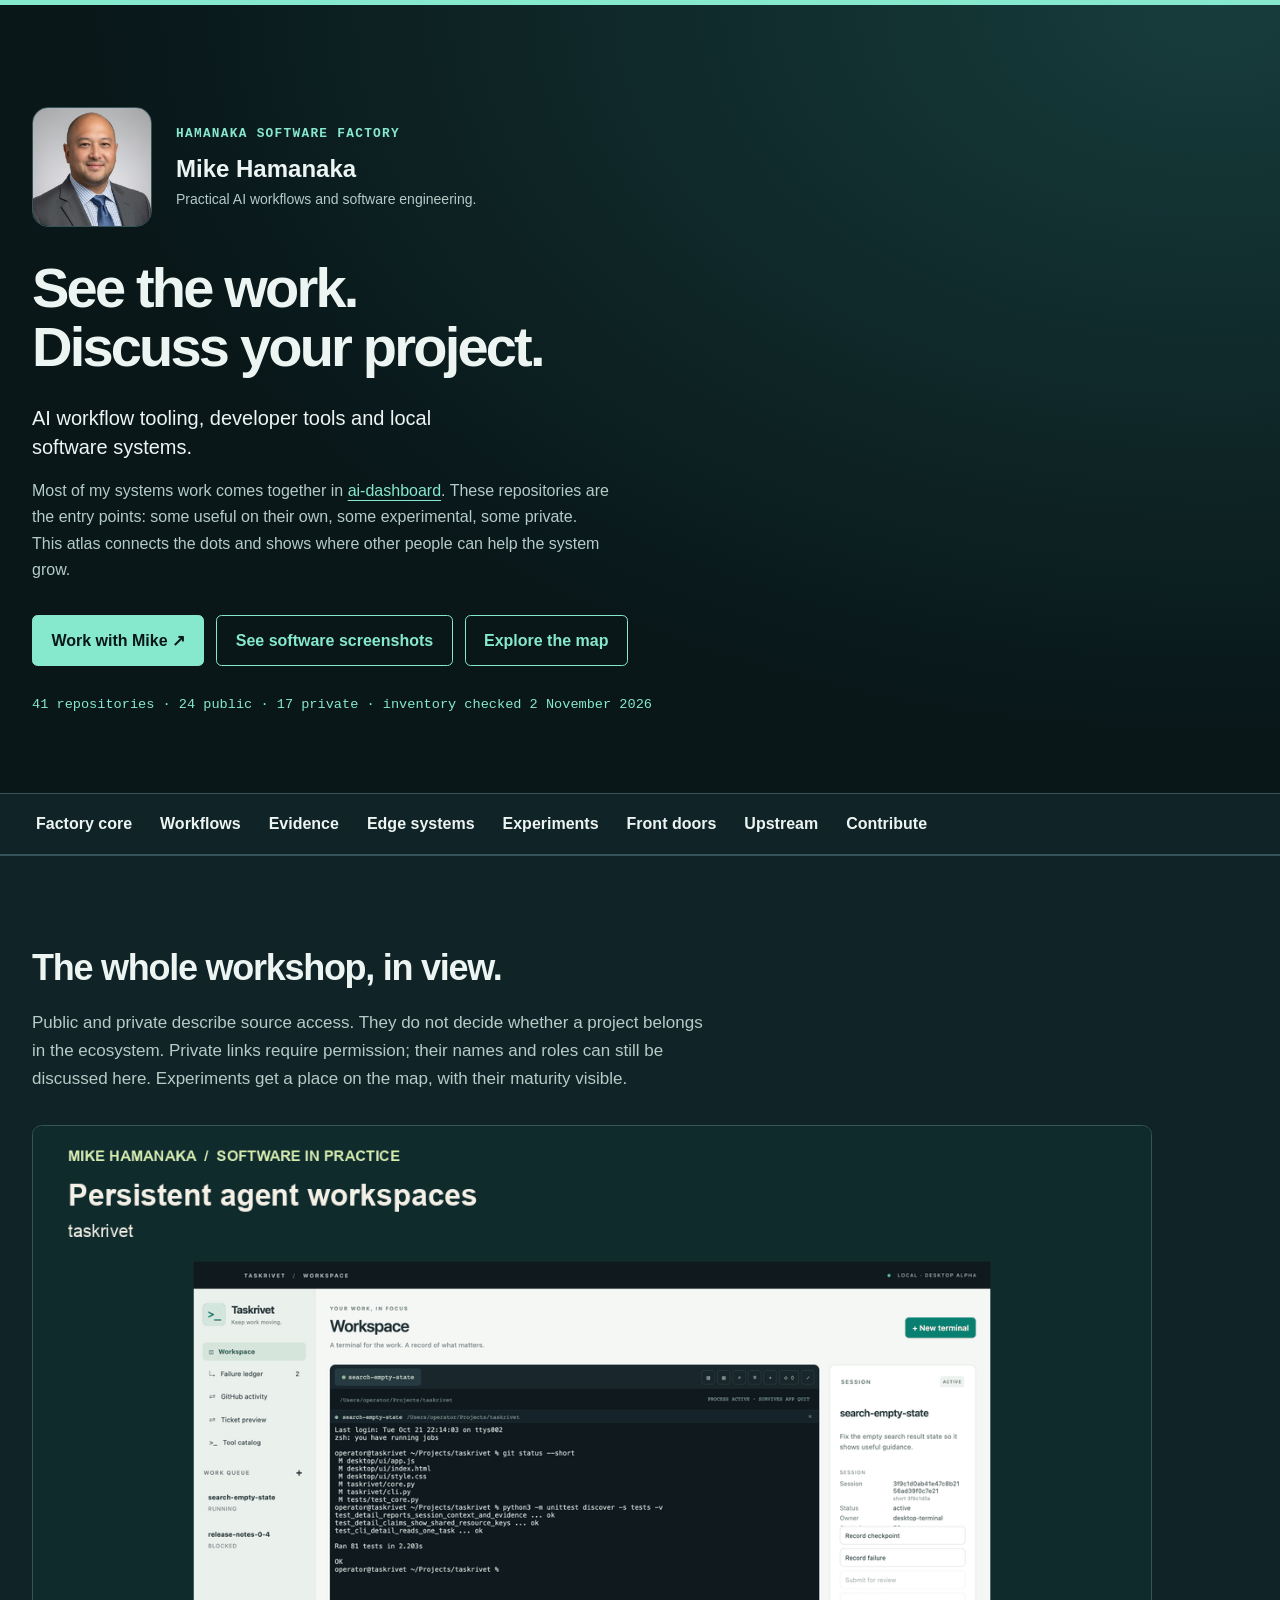
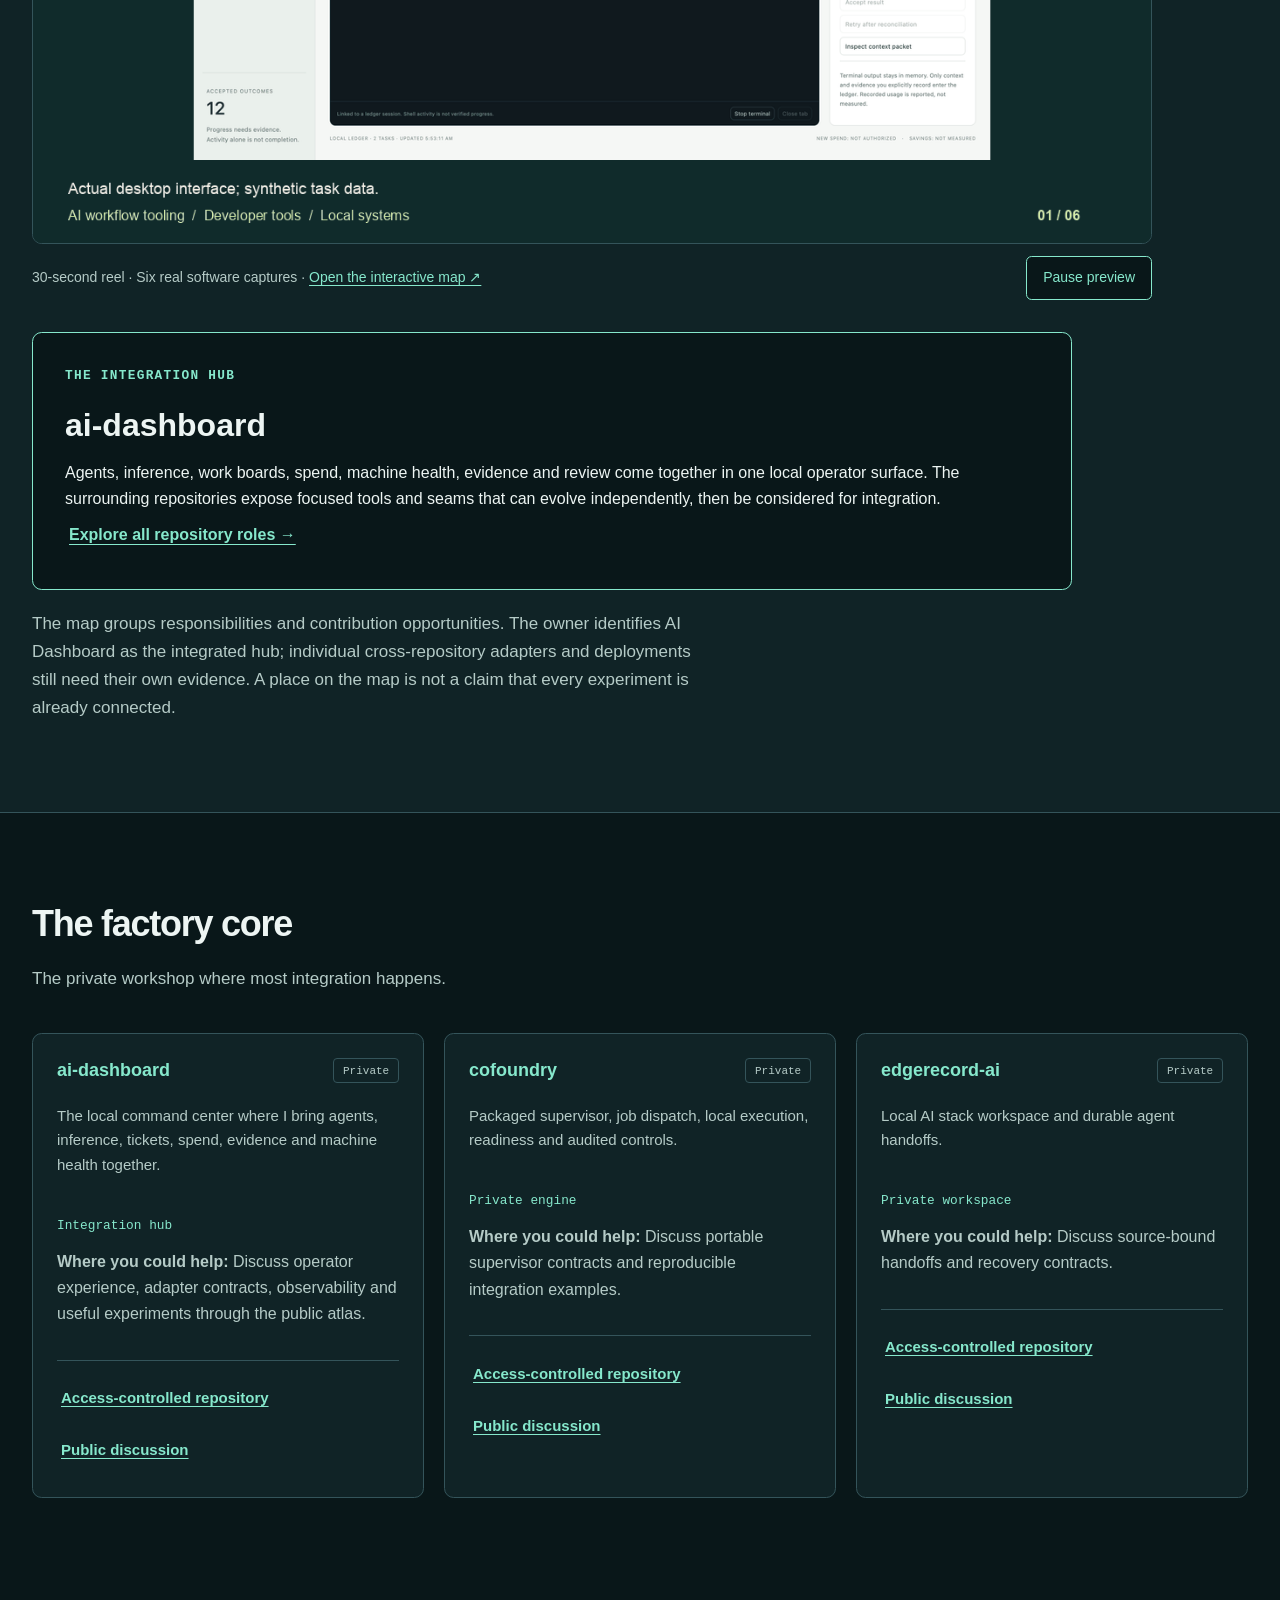
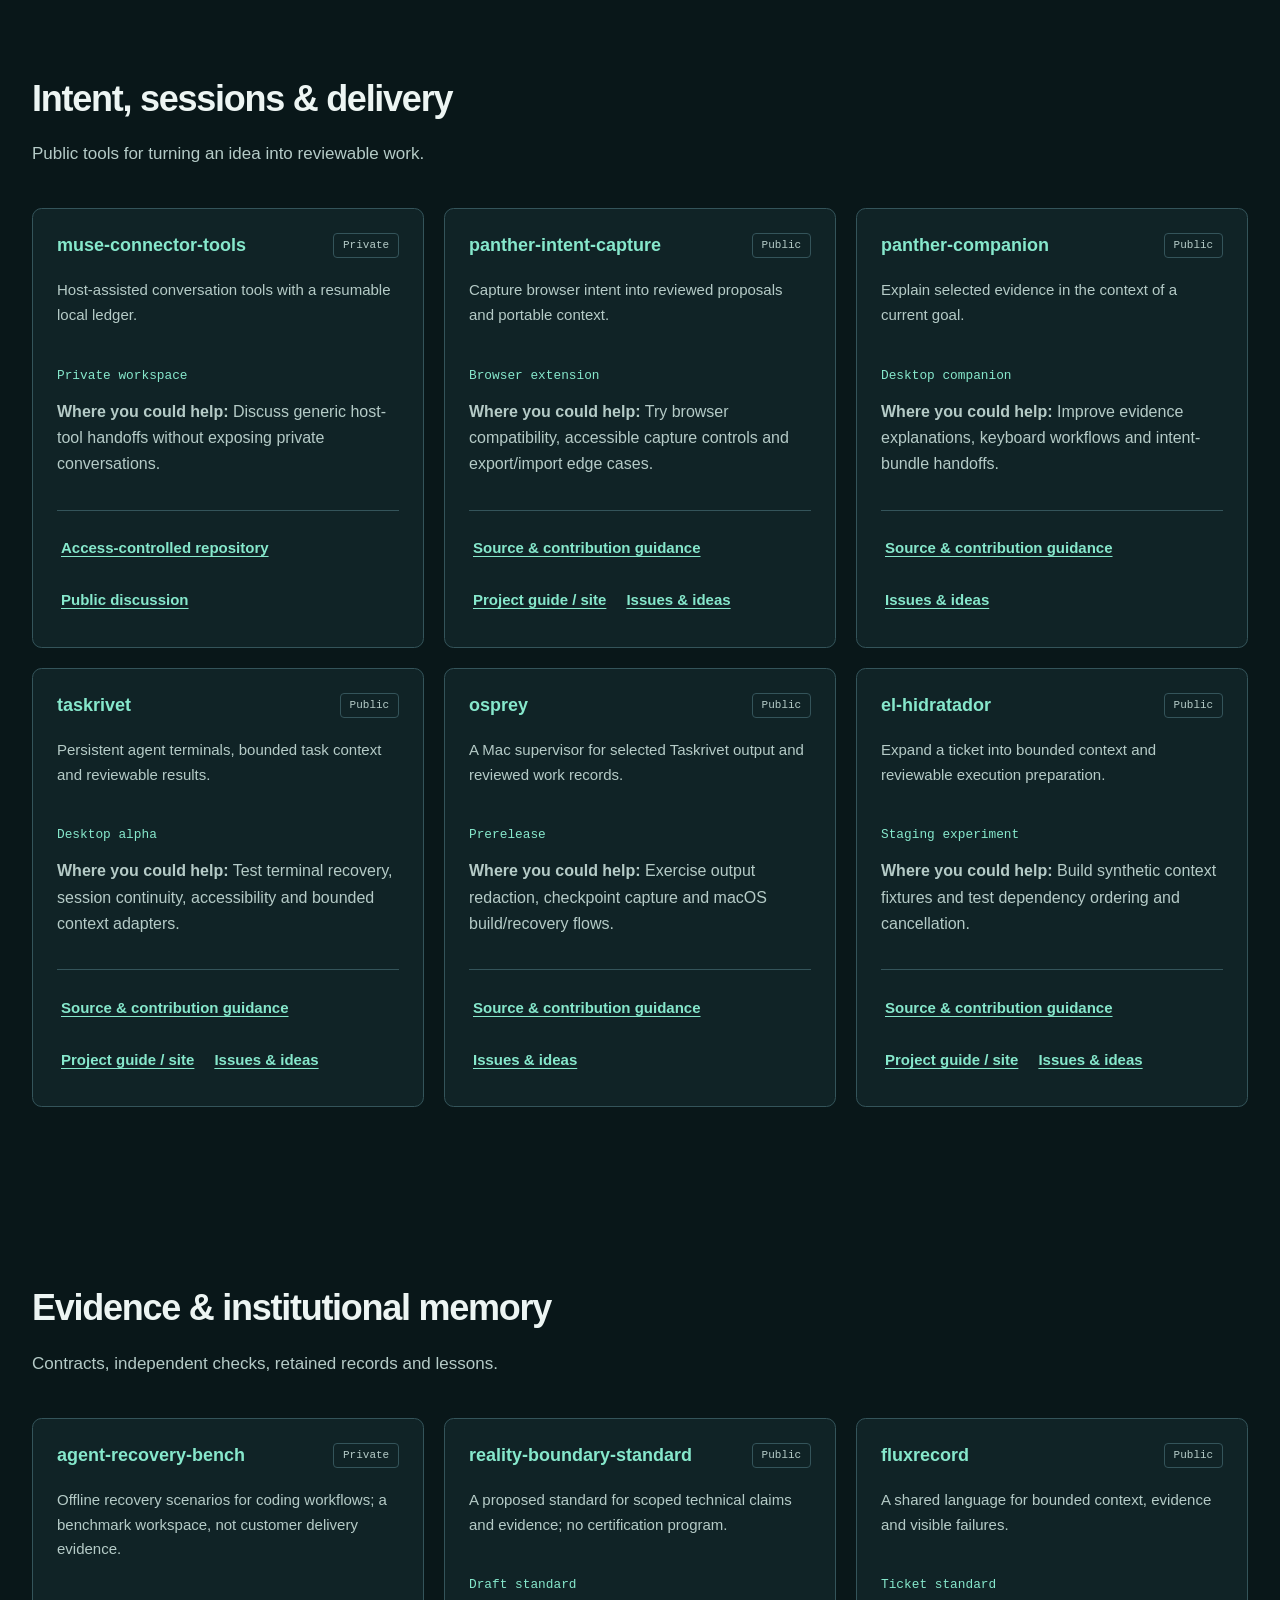
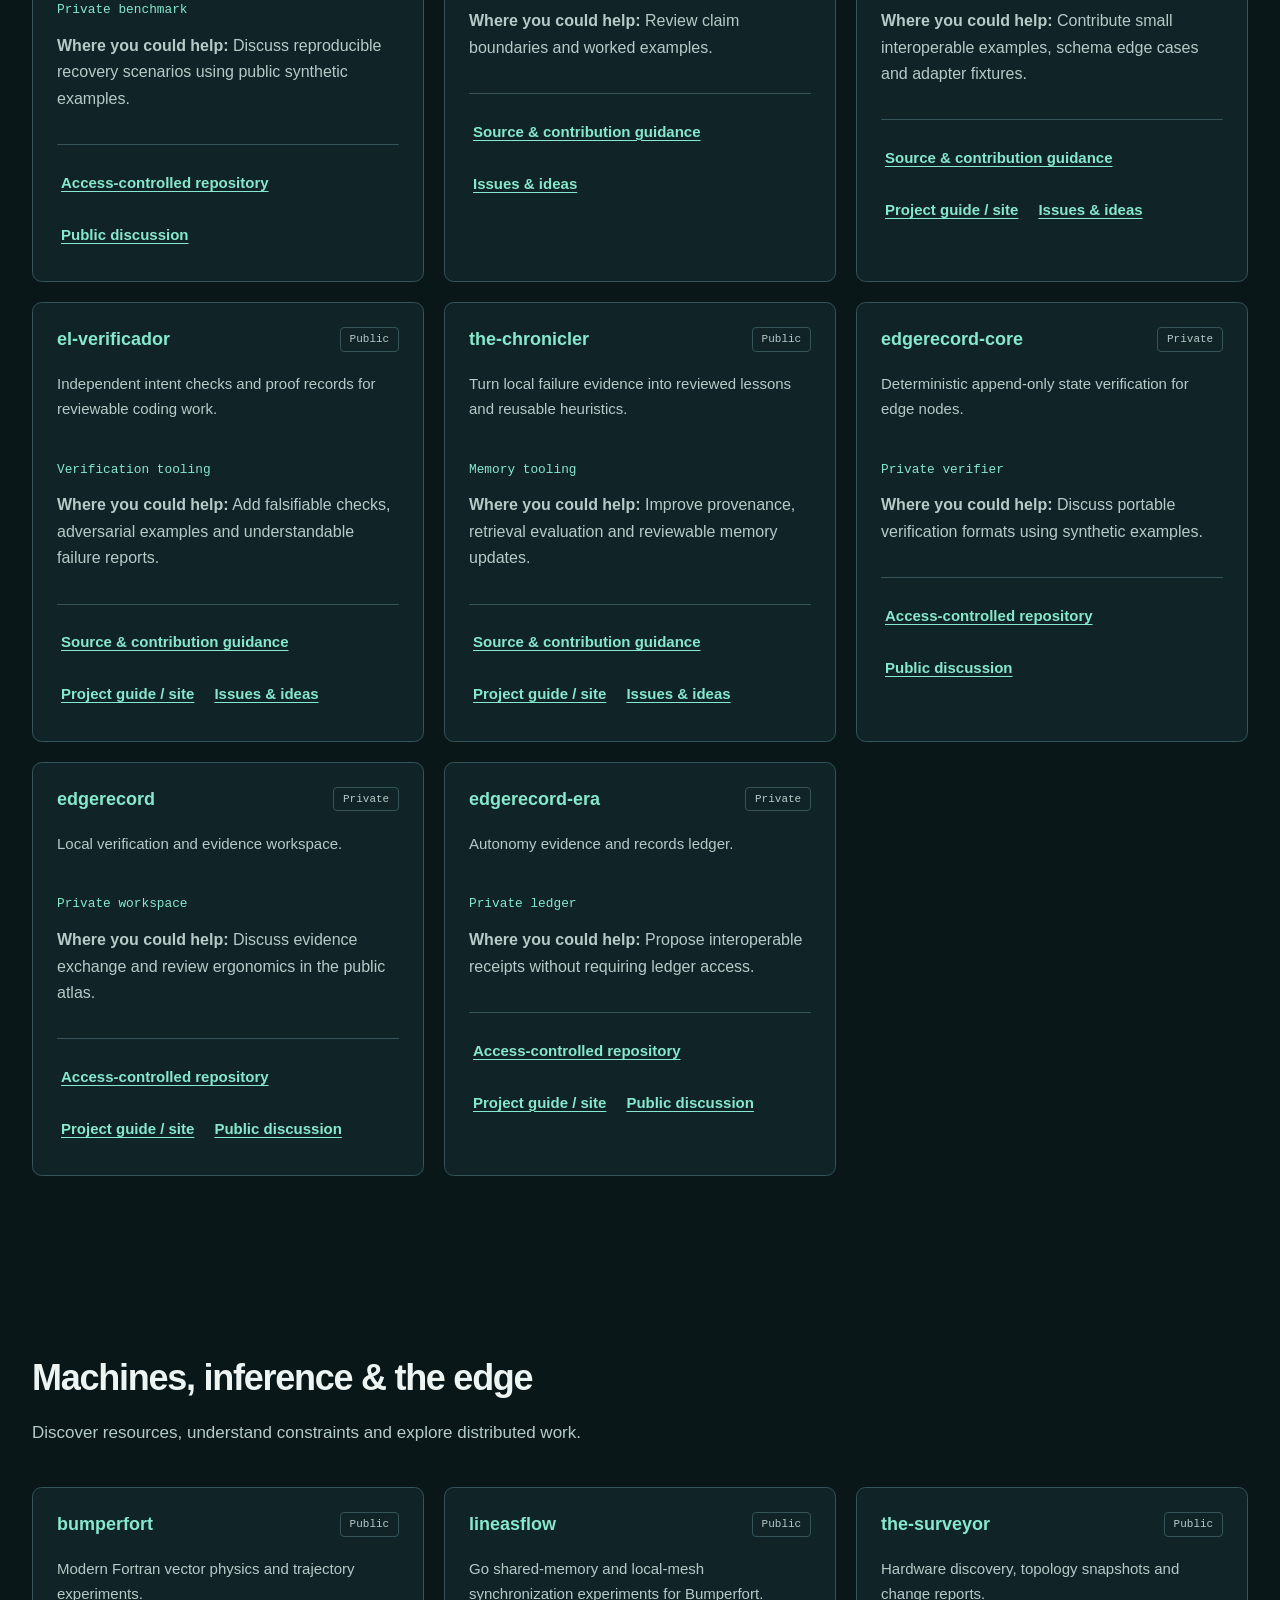
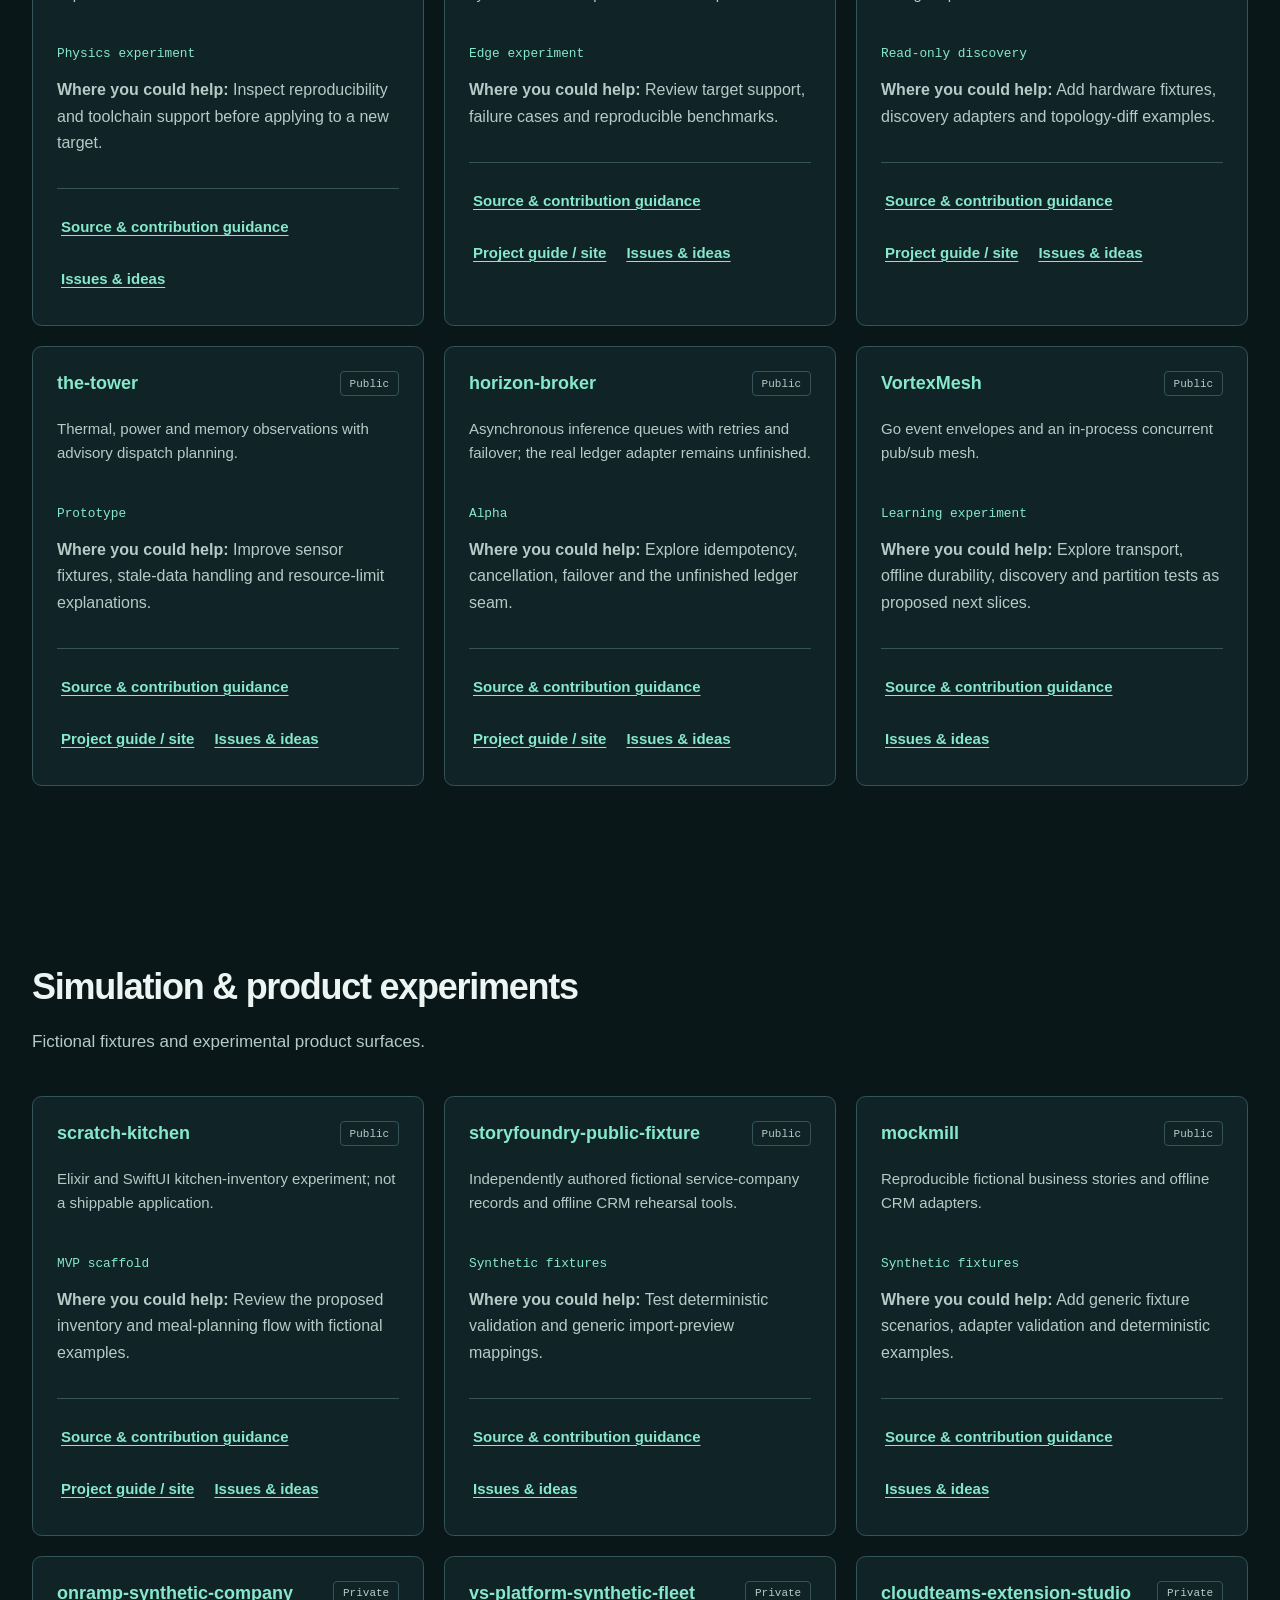
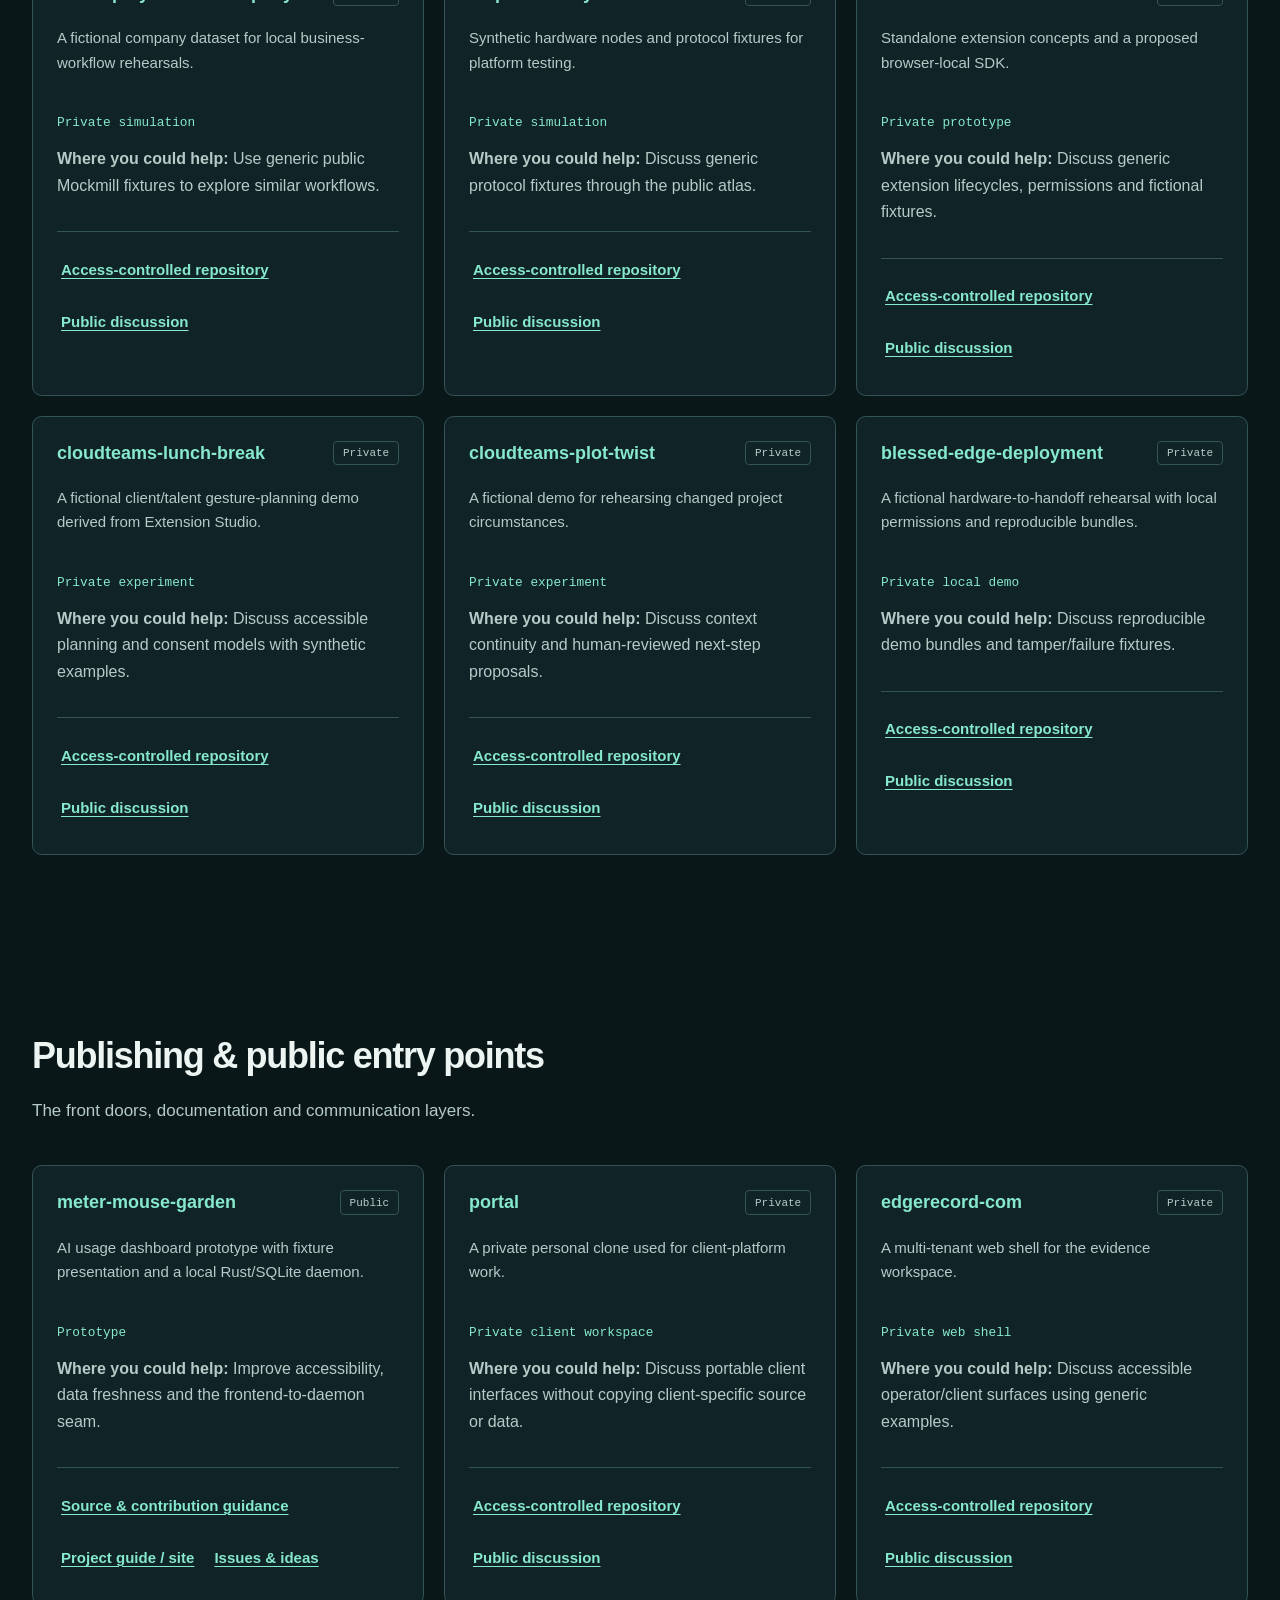
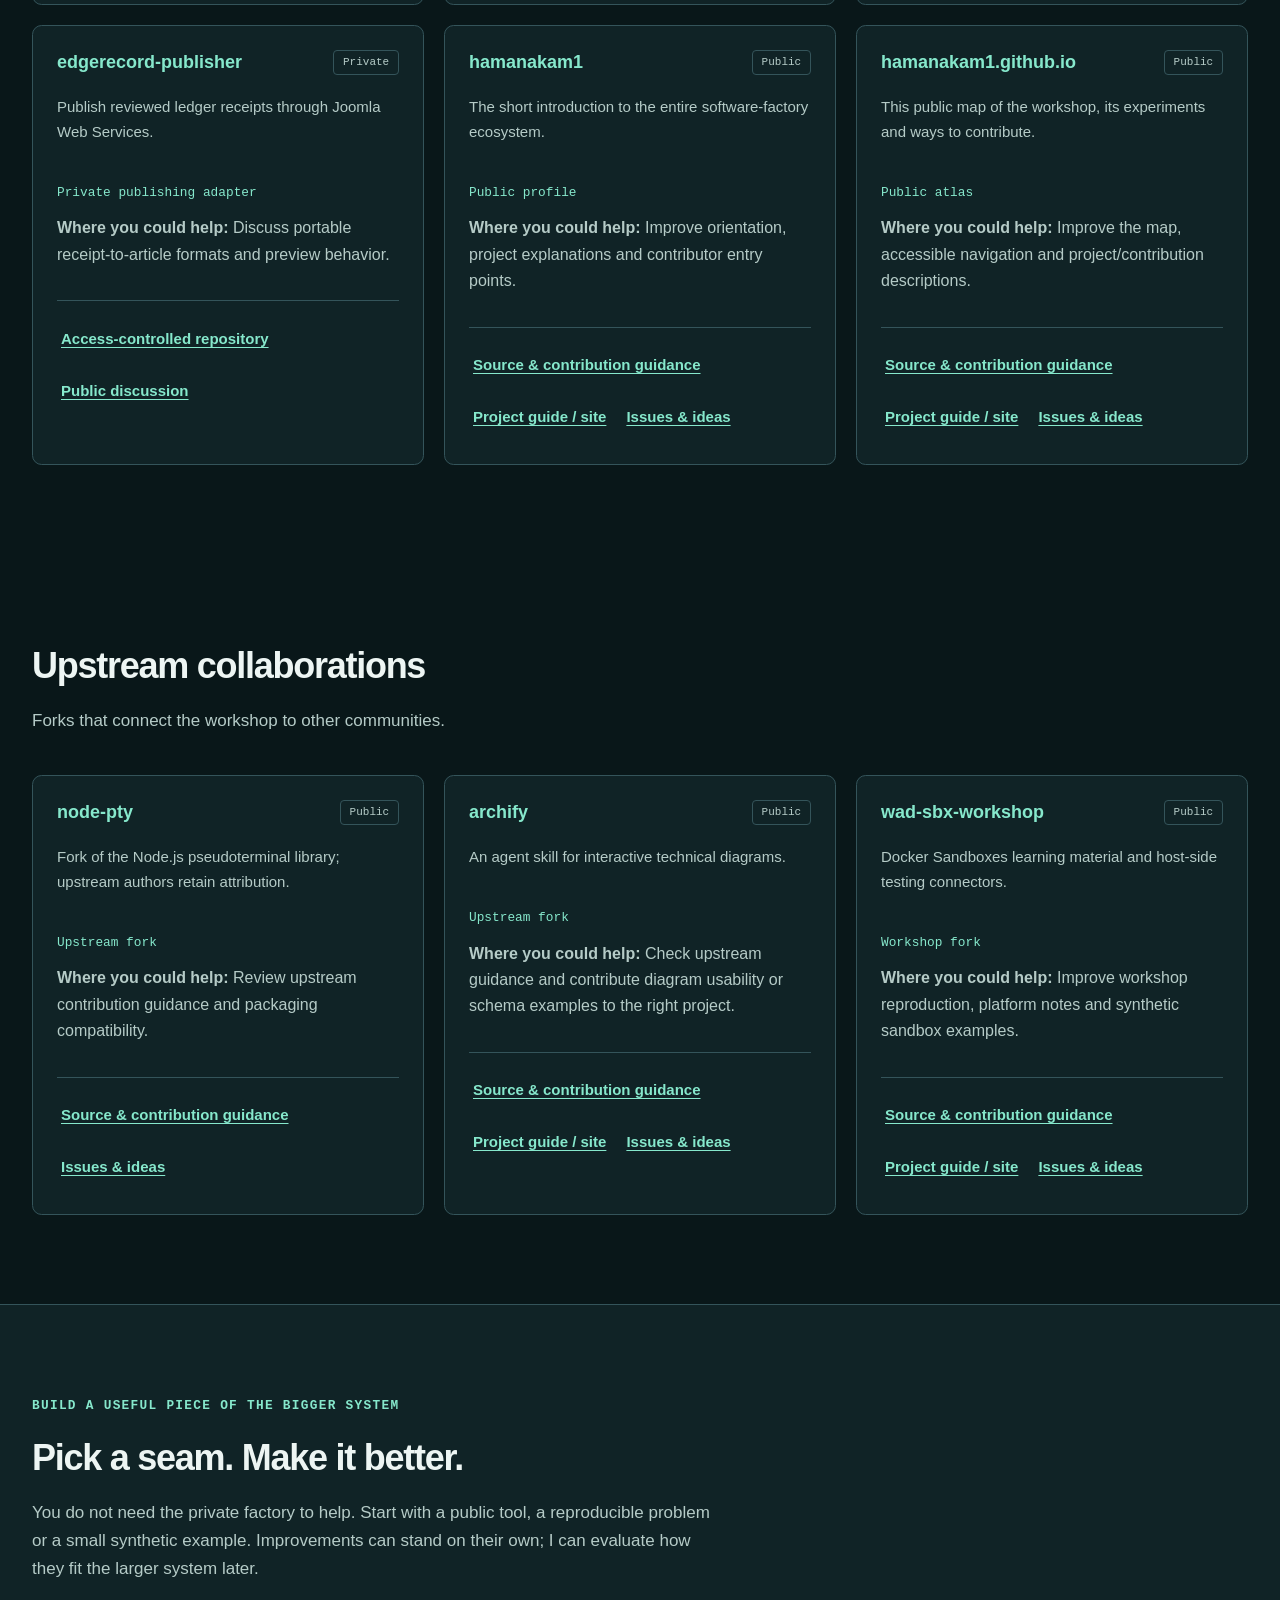
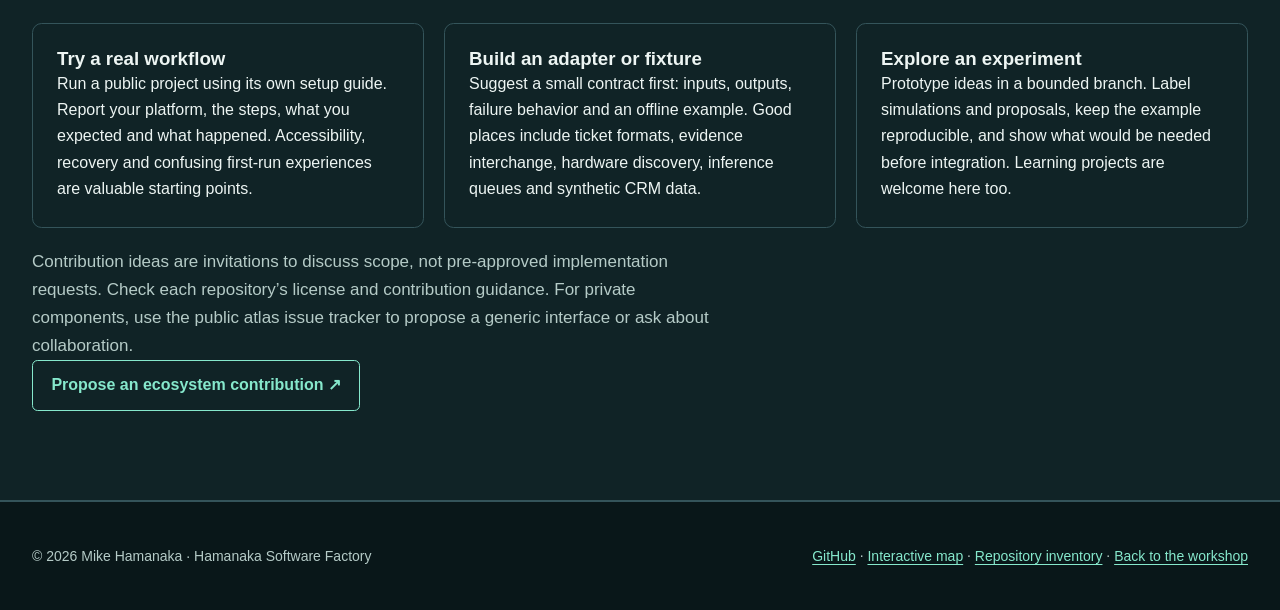
==== commit 2b9dcc4e: "Prepare paid-work portfolio with real software captures and current repository inventory" ====
--- a/index.html
+++ b/index.html
@@ -1,16 +1,16 @@
 <!doctype html>
 <html lang="en"><head><meta charset="utf-8"><meta name="viewport" content="width=device-width,initial-scale=1"><title>Hamanaka Software Factory — the whole ecosystem</title>
-<meta name="description" content="One software factory, many entry points. Explore all 32 public and private projects, experimental systems, and opportunities to contribute."><meta name="color-scheme" content="dark light"><link rel="canonical" href="https://hamanakam1.github.io/"><meta property="og:url" content="https://hamanakam1.github.io/"><meta property="og:title" content="Hamanaka Software Factory — ecosystem atlas"><link rel="stylesheet" href="style.css"><link rel="icon" href="assets/favicon.svg"></head><body>
+<meta name="description" content="One software factory, many entry points. Explore all 41 public and private projects, experimental systems, and opportunities to contribute."><meta name="color-scheme" content="dark light"><link rel="canonical" href="https://hamanakam1.github.io/"><meta property="og:url" content="https://hamanakam1.github.io/"><meta property="og:title" content="Hamanaka Software Factory — ecosystem atlas"><link rel="stylesheet" href="style.css"><link rel="icon" href="assets/favicon.svg"></head><body>
 <a class="skip-link" href="#main">Skip to main content</a><header class="header"><div class="container"><div class="founder-intro">
 <img class="founder-portrait" src="assets/mike-hamanaka-suit.jpg" alt="Mike Hamanaka in a gray suit and blue tie" width="400" height="400" fetchpriority="high">
-<div><p class="eyebrow">Hamanaka Software Factory</p><p class="founder-name">Mike Hamanaka</p><p class="founder-note">An open invitation into the workshop.</p></div>
-</div><h1 class="logo">One factory.<br>Many ways in.</h1><p class="subtitle">A living ecosystem of tools, experiments and a private integration hub.</p><p class="tagline">Most of my systems work comes together in <a href="https://github.com/hamanakam1/ai-dashboard">ai-dashboard</a>. These repositories are the entry points: some useful on their own, some experimental, some private. This atlas connects the dots and shows where other people can help the system grow.</p><div class="hero-links"><a class="hero-link" href="ecosystem.html">Explore the full interactive map ↗</a><a class="hero-link" href="#contribute">Find a way to contribute</a></div><p class="inventory-count">32 repositories · 17 public · 15 private · inventory checked 28 October 2026</p></div></header>
+<div><p class="eyebrow">Hamanaka Software Factory</p><p class="founder-name">Mike Hamanaka</p><p class="founder-note">Practical AI workflows and software engineering.</p></div>
+</div><h1 class="logo">See the work.<br>Discuss your project.</h1><p class="subtitle">AI workflow tooling, developer tools and local software systems.</p><p class="tagline">Most of my systems work comes together in <a href="https://github.com/hamanakam1/ai-dashboard">ai-dashboard</a>. These repositories are the entry points: some useful on their own, some experimental, some private. This atlas connects the dots and shows where other people can help the system grow.</p><div class="hero-links"><a class="hero-link" href="work.html">Work with Mike ↗</a><a class="hero-link" href="work.html#selected-work">See software screenshots</a><a class="hero-link" href="ecosystem.html">Explore the map</a></div><p class="inventory-count">41 repositories · 24 public · 17 private · inventory checked 2 November 2026</p></div></header>
 <nav class="nav" aria-label="Ecosystem areas"><div class="container"><a class="nav-link" href="#hub">Factory core</a><a class="nav-link" href="#work">Workflows</a><a class="nav-link" href="#proof">Evidence</a><a class="nav-link" href="#edge">Edge systems</a><a class="nav-link" href="#lab">Experiments</a><a class="nav-link" href="#surface">Front doors</a><a class="nav-link" href="#upstream">Upstream</a><a class="nav-link" href="#contribute">Contribute</a></div></nav>
 <main id="main" tabindex="-1"><section id="repos" class="section section-dark"><div class="container"><h2 class="section-title">The whole workshop, in view.</h2><p class="section-description">Public and private describe source access. They do not decide whether a project belongs in the ecosystem. Private links require permission; their names and roles can still be discussed here. Experiments get a place on the map, with their maturity visible.</p><figure class="tour-preview">
 <a href="ecosystem.html" aria-label="Open the interactive Hamanaka Software Factory map">
-<img id="tour-preview-image" class="tour-preview-image" src="assets/factory-tour-still.png" data-animation="assets/factory-tour.gif" width="1120" height="756" loading="lazy" decoding="async" alt="Seven-stop tour of the Hamanaka Software Factory: core, delivery, evidence, machines, simulation, publishing and upstream projects.">
+<img id="tour-preview-image" class="tour-preview-image" src="assets/factory-tour-still.png" data-animation="assets/factory-tour.gif" width="1280" height="820" loading="lazy" decoding="async" alt="Six published software captures: Taskrivet, Panther, MeterMouseGarden, El Verificador, fluxrecord and LineasFlows. Demo and fixture data are labelled.">
 </a>
-<figcaption><span>14-second preview · Seven areas to explore · <a href="ecosystem.html">Open the interactive map ↗</a></span><button id="tour-preview-toggle" class="tour-toggle" type="button" aria-controls="tour-preview-image" aria-pressed="false" hidden>Play preview</button></figcaption>
+<figcaption><span>30-second reel · Six real software captures · <a href="ecosystem.html">Open the interactive map ↗</a></span><button id="tour-preview-toggle" class="tour-toggle" type="button" aria-controls="tour-preview-image" aria-pressed="false" hidden>Play preview</button></figcaption>
 </figure><div class="hub-callout"><p class="eyebrow">The integration hub</p><h3>ai-dashboard</h3><p>Agents, inference, work boards, spend, machine health, evidence and review come together in one local operator surface. The surrounding repositories expose focused tools and seams that can evolve independently, then be considered for integration.</p><a class="text-link" href="ecosystem.html">Explore all repository roles →</a></div><p class="section-description">The map groups responsibilities and contribution opportunities. The owner identifies AI Dashboard as the integrated hub; individual cross-repository adapters and deployments still need their own evidence. A place on the map is not a claim that every experiment is already connected.</p></div></section>
 <section class="section" id="hub"><div class="container"><h2 class="section-title">The factory core</h2><p class="section-description">The private workshop where most integration happens.</p><div class="repos-grid"><article id="project-ai-dashboard" class="repo-card" aria-labelledby="title-ai-dashboard">
 <div class="repo-header"><h3 id="title-ai-dashboard">ai-dashboard</h3><span class="repo-badge">Private</span></div>
@@ -26,7 +26,12 @@
 <div class="repo-header"><h3 id="title-edgerecord-ai">edgerecord-ai</h3><span class="repo-badge">Private</span></div>
 <p class="repo-description">Local AI stack workspace and durable agent handoffs.</p><p class="maturity">Private workspace</p>
 <p class="contribution"><strong>Where you could help:</strong> Discuss source-bound handoffs and recovery contracts.</p>
-<div class="repo-links"><a href="https://github.com/hamanakam1/edgerecord-ai">Access-controlled repository</a><a href="https://github.com/hamanakam1/hamanakam1.github.io/issues">Public discussion</a></div></article></div></div></section><section class="section" id="work"><div class="container"><h2 class="section-title">Intent, sessions & delivery</h2><p class="section-description">Public tools for turning an idea into reviewable work.</p><div class="repos-grid"><article id="project-panther-intent-capture" class="repo-card" aria-labelledby="title-panther-intent-capture">
+<div class="repo-links"><a href="https://github.com/hamanakam1/edgerecord-ai">Access-controlled repository</a><a href="https://github.com/hamanakam1/hamanakam1.github.io/issues">Public discussion</a></div></article></div></div></section><section class="section" id="work"><div class="container"><h2 class="section-title">Intent, sessions & delivery</h2><p class="section-description">Public tools for turning an idea into reviewable work.</p><div class="repos-grid"><article id="project-muse-connector-tools" class="repo-card" aria-labelledby="title-muse-connector-tools">
+<div class="repo-header"><h3 id="title-muse-connector-tools">muse-connector-tools</h3><span class="repo-badge">Private</span></div>
+<p class="repo-description">Host-assisted conversation tools with a resumable local ledger.</p><p class="maturity">Private workspace</p>
+<p class="contribution"><strong>Where you could help:</strong> Discuss generic host-tool handoffs without exposing private conversations.</p>
+<div class="repo-links"><a href="https://github.com/hamanakam1/muse-connector-tools">Access-controlled repository</a><a href="https://github.com/hamanakam1/hamanakam1.github.io/issues">Public discussion</a></div></article>
+<article id="project-panther-intent-capture" class="repo-card" aria-labelledby="title-panther-intent-capture">
 <div class="repo-header"><h3 id="title-panther-intent-capture">panther-intent-capture</h3><span class="repo-badge">Public</span></div>
 <p class="repo-description">Capture browser intent into reviewed proposals and portable context.</p><p class="maturity">Browser extension</p>
 <p class="contribution"><strong>Where you could help:</strong> Try browser compatibility, accessible capture controls and export/import edge cases.</p>
@@ -50,7 +55,17 @@
 <div class="repo-header"><h3 id="title-el-hidratador">el-hidratador</h3><span class="repo-badge">Public</span></div>
 <p class="repo-description">Expand a ticket into bounded context and reviewable execution preparation.</p><p class="maturity">Staging experiment</p>
 <p class="contribution"><strong>Where you could help:</strong> Build synthetic context fixtures and test dependency ordering and cancellation.</p>
-<div class="repo-links"><a href="https://github.com/hamanakam1/el-hidratador">Source & contribution guidance</a><a href="https://hamanakam1.github.io/el-hidratador/">Project guide / site</a><a href="https://github.com/hamanakam1/el-hidratador/issues">Issues & ideas</a></div></article></div></div></section><section class="section" id="proof"><div class="container"><h2 class="section-title">Evidence & institutional memory</h2><p class="section-description">Contracts, independent checks, retained records and lessons.</p><div class="repos-grid"><article id="project-fluxrecord" class="repo-card" aria-labelledby="title-fluxrecord">
+<div class="repo-links"><a href="https://github.com/hamanakam1/el-hidratador">Source & contribution guidance</a><a href="https://hamanakam1.github.io/el-hidratador/">Project guide / site</a><a href="https://github.com/hamanakam1/el-hidratador/issues">Issues & ideas</a></div></article></div></div></section><section class="section" id="proof"><div class="container"><h2 class="section-title">Evidence & institutional memory</h2><p class="section-description">Contracts, independent checks, retained records and lessons.</p><div class="repos-grid"><article id="project-agent-recovery-bench" class="repo-card" aria-labelledby="title-agent-recovery-bench">
+<div class="repo-header"><h3 id="title-agent-recovery-bench">agent-recovery-bench</h3><span class="repo-badge">Private</span></div>
+<p class="repo-description">Offline recovery scenarios for coding workflows; a benchmark workspace, not customer delivery evidence.</p><p class="maturity">Private benchmark</p>
+<p class="contribution"><strong>Where you could help:</strong> Discuss reproducible recovery scenarios using public synthetic examples.</p>
+<div class="repo-links"><a href="https://github.com/hamanakam1/agent-recovery-bench">Access-controlled repository</a><a href="https://github.com/hamanakam1/hamanakam1.github.io/issues">Public discussion</a></div></article>
+<article id="project-reality-boundary-standard" class="repo-card" aria-labelledby="title-reality-boundary-standard">
+<div class="repo-header"><h3 id="title-reality-boundary-standard">reality-boundary-standard</h3><span class="repo-badge">Public</span></div>
+<p class="repo-description">A proposed standard for scoped technical claims and evidence; no certification program.</p><p class="maturity">Draft standard</p>
+<p class="contribution"><strong>Where you could help:</strong> Review claim boundaries and worked examples.</p>
+<div class="repo-links"><a href="https://github.com/hamanakam1/reality-boundary-standard">Source & contribution guidance</a><a href="https://github.com/hamanakam1/reality-boundary-standard/issues">Issues & ideas</a></div></article>
+<article id="project-fluxrecord" class="repo-card" aria-labelledby="title-fluxrecord">
 <div class="repo-header"><h3 id="title-fluxrecord">fluxrecord</h3><span class="repo-badge">Public</span></div>
 <p class="repo-description">A shared language for bounded context, evidence and visible failures.</p><p class="maturity">Ticket standard</p>
 <p class="contribution"><strong>Where you could help:</strong> Contribute small interoperable examples, schema edge cases and adapter fixtures.</p>
@@ -79,7 +94,17 @@
 <div class="repo-header"><h3 id="title-edgerecord-era">edgerecord-era</h3><span class="repo-badge">Private</span></div>
 <p class="repo-description">Autonomy evidence and records ledger.</p><p class="maturity">Private ledger</p>
 <p class="contribution"><strong>Where you could help:</strong> Propose interoperable receipts without requiring ledger access.</p>
-<div class="repo-links"><a href="https://github.com/hamanakam1/edgerecord-era">Access-controlled repository</a><a href="https://edgerecord.com">Project guide / site</a><a href="https://github.com/hamanakam1/hamanakam1.github.io/issues">Public discussion</a></div></article></div></div></section><section class="section" id="edge"><div class="container"><h2 class="section-title">Machines, inference & the edge</h2><p class="section-description">Discover resources, understand constraints and explore distributed work.</p><div class="repos-grid"><article id="project-the-surveyor" class="repo-card" aria-labelledby="title-the-surveyor">
+<div class="repo-links"><a href="https://github.com/hamanakam1/edgerecord-era">Access-controlled repository</a><a href="https://edgerecord.com">Project guide / site</a><a href="https://github.com/hamanakam1/hamanakam1.github.io/issues">Public discussion</a></div></article></div></div></section><section class="section" id="edge"><div class="container"><h2 class="section-title">Machines, inference & the edge</h2><p class="section-description">Discover resources, understand constraints and explore distributed work.</p><div class="repos-grid"><article id="project-bumperfort" class="repo-card" aria-labelledby="title-bumperfort">
+<div class="repo-header"><h3 id="title-bumperfort">bumperfort</h3><span class="repo-badge">Public</span></div>
+<p class="repo-description">Modern Fortran vector physics and trajectory experiments.</p><p class="maturity">Physics experiment</p>
+<p class="contribution"><strong>Where you could help:</strong> Inspect reproducibility and toolchain support before applying to a new target.</p>
+<div class="repo-links"><a href="https://github.com/hamanakam1/bumperfort">Source & contribution guidance</a><a href="https://github.com/hamanakam1/bumperfort/issues">Issues & ideas</a></div></article>
+<article id="project-lineasflow" class="repo-card" aria-labelledby="title-lineasflow">
+<div class="repo-header"><h3 id="title-lineasflow">lineasflow</h3><span class="repo-badge">Public</span></div>
+<p class="repo-description">Go shared-memory and local-mesh synchronization experiments for Bumperfort.</p><p class="maturity">Edge experiment</p>
+<p class="contribution"><strong>Where you could help:</strong> Review target support, failure cases and reproducible benchmarks.</p>
+<div class="repo-links"><a href="https://github.com/hamanakam1/lineasflow">Source & contribution guidance</a><a href="https://github.com/hamanakam1/lineasflow#readme">Project guide / site</a><a href="https://github.com/hamanakam1/lineasflow/issues">Issues & ideas</a></div></article>
+<article id="project-the-surveyor" class="repo-card" aria-labelledby="title-the-surveyor">
 <div class="repo-header"><h3 id="title-the-surveyor">the-surveyor</h3><span class="repo-badge">Public</span></div>
 <p class="repo-description">Hardware discovery, topology snapshots and change reports.</p><p class="maturity">Read-only discovery</p>
 <p class="contribution"><strong>Where you could help:</strong> Add hardware fixtures, discovery adapters and topology-diff examples.</p>
@@ -98,7 +123,17 @@
 <div class="repo-header"><h3 id="title-VortexMesh">VortexMesh</h3><span class="repo-badge">Public</span></div>
 <p class="repo-description">Go event envelopes and an in-process concurrent pub/sub mesh.</p><p class="maturity">Learning experiment</p>
 <p class="contribution"><strong>Where you could help:</strong> Explore transport, offline durability, discovery and partition tests as proposed next slices.</p>
-<div class="repo-links"><a href="https://github.com/hamanakam1/VortexMesh">Source & contribution guidance</a><a href="https://github.com/hamanakam1/VortexMesh/issues">Issues & ideas</a></div></article></div></div></section><section class="section" id="lab"><div class="container"><h2 class="section-title">Simulation & product experiments</h2><p class="section-description">Fictional fixtures and experimental product surfaces.</p><div class="repos-grid"><article id="project-mockmill" class="repo-card" aria-labelledby="title-mockmill">
+<div class="repo-links"><a href="https://github.com/hamanakam1/VortexMesh">Source & contribution guidance</a><a href="https://github.com/hamanakam1/VortexMesh/issues">Issues & ideas</a></div></article></div></div></section><section class="section" id="lab"><div class="container"><h2 class="section-title">Simulation & product experiments</h2><p class="section-description">Fictional fixtures and experimental product surfaces.</p><div class="repos-grid"><article id="project-scratch-kitchen" class="repo-card" aria-labelledby="title-scratch-kitchen">
+<div class="repo-header"><h3 id="title-scratch-kitchen">scratch-kitchen</h3><span class="repo-badge">Public</span></div>
+<p class="repo-description">Elixir and SwiftUI kitchen-inventory experiment; not a shippable application.</p><p class="maturity">MVP scaffold</p>
+<p class="contribution"><strong>Where you could help:</strong> Review the proposed inventory and meal-planning flow with fictional examples.</p>
+<div class="repo-links"><a href="https://github.com/hamanakam1/scratch-kitchen">Source & contribution guidance</a><a href="https://github.com/hamanakam1/scratch-kitchen#readme">Project guide / site</a><a href="https://github.com/hamanakam1/scratch-kitchen/issues">Issues & ideas</a></div></article>
+<article id="project-storyfoundry-public-fixture" class="repo-card" aria-labelledby="title-storyfoundry-public-fixture">
+<div class="repo-header"><h3 id="title-storyfoundry-public-fixture">storyfoundry-public-fixture</h3><span class="repo-badge">Public</span></div>
+<p class="repo-description">Independently authored fictional service-company records and offline CRM rehearsal tools.</p><p class="maturity">Synthetic fixtures</p>
+<p class="contribution"><strong>Where you could help:</strong> Test deterministic validation and generic import-preview mappings.</p>
+<div class="repo-links"><a href="https://github.com/hamanakam1/storyfoundry-public-fixture">Source & contribution guidance</a><a href="https://github.com/hamanakam1/storyfoundry-public-fixture/issues">Issues & ideas</a></div></article>
+<article id="project-mockmill" class="repo-card" aria-labelledby="title-mockmill">
 <div class="repo-header"><h3 id="title-mockmill">mockmill</h3><span class="repo-badge">Public</span></div>
 <p class="repo-description">Reproducible fictional business stories and offline CRM adapters.</p><p class="maturity">Synthetic fixtures</p>
 <p class="contribution"><strong>Where you could help:</strong> Add generic fixture scenarios, adapter validation and deterministic examples.</p>
@@ -132,7 +167,12 @@
 <div class="repo-header"><h3 id="title-blessed-edge-deployment">blessed-edge-deployment</h3><span class="repo-badge">Private</span></div>
 <p class="repo-description">A fictional hardware-to-handoff rehearsal with local permissions and reproducible bundles.</p><p class="maturity">Private local demo</p>
 <p class="contribution"><strong>Where you could help:</strong> Discuss reproducible demo bundles and tamper/failure fixtures.</p>
-<div class="repo-links"><a href="https://github.com/hamanakam1/blessed-edge-deployment">Access-controlled repository</a><a href="https://github.com/hamanakam1/hamanakam1.github.io/issues">Public discussion</a></div></article></div></div></section><section class="section" id="surface"><div class="container"><h2 class="section-title">Publishing & public entry points</h2><p class="section-description">The front doors, documentation and communication layers.</p><div class="repos-grid"><article id="project-portal" class="repo-card" aria-labelledby="title-portal">
+<div class="repo-links"><a href="https://github.com/hamanakam1/blessed-edge-deployment">Access-controlled repository</a><a href="https://github.com/hamanakam1/hamanakam1.github.io/issues">Public discussion</a></div></article></div></div></section><section class="section" id="surface"><div class="container"><h2 class="section-title">Publishing & public entry points</h2><p class="section-description">The front doors, documentation and communication layers.</p><div class="repos-grid"><article id="project-meter-mouse-garden" class="repo-card" aria-labelledby="title-meter-mouse-garden">
+<div class="repo-header"><h3 id="title-meter-mouse-garden">meter-mouse-garden</h3><span class="repo-badge">Public</span></div>
+<p class="repo-description">AI usage dashboard prototype with fixture presentation and a local Rust/SQLite daemon.</p><p class="maturity">Prototype</p>
+<p class="contribution"><strong>Where you could help:</strong> Improve accessibility, data freshness and the frontend-to-daemon seam.</p>
+<div class="repo-links"><a href="https://github.com/hamanakam1/meter-mouse-garden">Source & contribution guidance</a><a href="https://hamanakam1.github.io/meter-mouse-garden/">Project guide / site</a><a href="https://github.com/hamanakam1/meter-mouse-garden/issues">Issues & ideas</a></div></article>
+<article id="project-portal" class="repo-card" aria-labelledby="title-portal">
 <div class="repo-header"><h3 id="title-portal">portal</h3><span class="repo-badge">Private</span></div>
 <p class="repo-description">A private personal clone used for client-platform work.</p><p class="maturity">Private client workspace</p>
 <p class="contribution"><strong>Where you could help:</strong> Discuss portable client interfaces without copying client-specific source or data.</p>
@@ -151,12 +191,17 @@
 <div class="repo-header"><h3 id="title-hamanakam1">hamanakam1</h3><span class="repo-badge">Public</span></div>
 <p class="repo-description">The short introduction to the entire software-factory ecosystem.</p><p class="maturity">Public profile</p>
 <p class="contribution"><strong>Where you could help:</strong> Improve orientation, project explanations and contributor entry points.</p>
-<div class="repo-links"><a href="https://github.com/hamanakam1/hamanakam1">Source & contribution guidance</a><a href="https://edgerecord.com">Project guide / site</a><a href="https://github.com/hamanakam1/hamanakam1/issues">Issues & ideas</a></div></article>
+<div class="repo-links"><a href="https://github.com/hamanakam1/hamanakam1">Source & contribution guidance</a><a href="https://hamanakam1.github.io/">Project guide / site</a><a href="https://github.com/hamanakam1/hamanakam1/issues">Issues & ideas</a></div></article>
 <article id="project-hamanakam1.github.io" class="repo-card" aria-labelledby="title-hamanakam1.github.io">
 <div class="repo-header"><h3 id="title-hamanakam1.github.io">hamanakam1.github.io</h3><span class="repo-badge">Public</span></div>
 <p class="repo-description">This public map of the workshop, its experiments and ways to contribute.</p><p class="maturity">Public atlas</p>
 <p class="contribution"><strong>Where you could help:</strong> Improve the map, accessible navigation and project/contribution descriptions.</p>
-<div class="repo-links"><a href="https://github.com/hamanakam1/hamanakam1.github.io">Source & contribution guidance</a><a href="https://hamanakam1.github.io/">Project guide / site</a><a href="https://github.com/hamanakam1/hamanakam1.github.io/issues">Issues & ideas</a></div></article></div></div></section><section class="section" id="upstream"><div class="container"><h2 class="section-title">Upstream collaborations</h2><p class="section-description">Forks that connect the workshop to other communities.</p><div class="repos-grid"><article id="project-archify" class="repo-card" aria-labelledby="title-archify">
+<div class="repo-links"><a href="https://github.com/hamanakam1/hamanakam1.github.io">Source & contribution guidance</a><a href="https://hamanakam1.github.io/">Project guide / site</a><a href="https://github.com/hamanakam1/hamanakam1.github.io/issues">Issues & ideas</a></div></article></div></div></section><section class="section" id="upstream"><div class="container"><h2 class="section-title">Upstream collaborations</h2><p class="section-description">Forks that connect the workshop to other communities.</p><div class="repos-grid"><article id="project-node-pty" class="repo-card" aria-labelledby="title-node-pty">
+<div class="repo-header"><h3 id="title-node-pty">node-pty</h3><span class="repo-badge">Public</span></div>
+<p class="repo-description">Fork of the Node.js pseudoterminal library; upstream authors retain attribution.</p><p class="maturity">Upstream fork</p>
+<p class="contribution"><strong>Where you could help:</strong> Review upstream contribution guidance and packaging compatibility.</p>
+<div class="repo-links"><a href="https://github.com/hamanakam1/node-pty">Source & contribution guidance</a><a href="https://github.com/hamanakam1/node-pty/issues">Issues & ideas</a></div></article>
+<article id="project-archify" class="repo-card" aria-labelledby="title-archify">
 <div class="repo-header"><h3 id="title-archify">archify</h3><span class="repo-badge">Public</span></div>
 <p class="repo-description">An agent skill for interactive technical diagrams.</p><p class="maturity">Upstream fork</p>
 <p class="contribution"><strong>Where you could help:</strong> Check upstream guidance and contribute diagram usability or schema examples to the right project.</p>
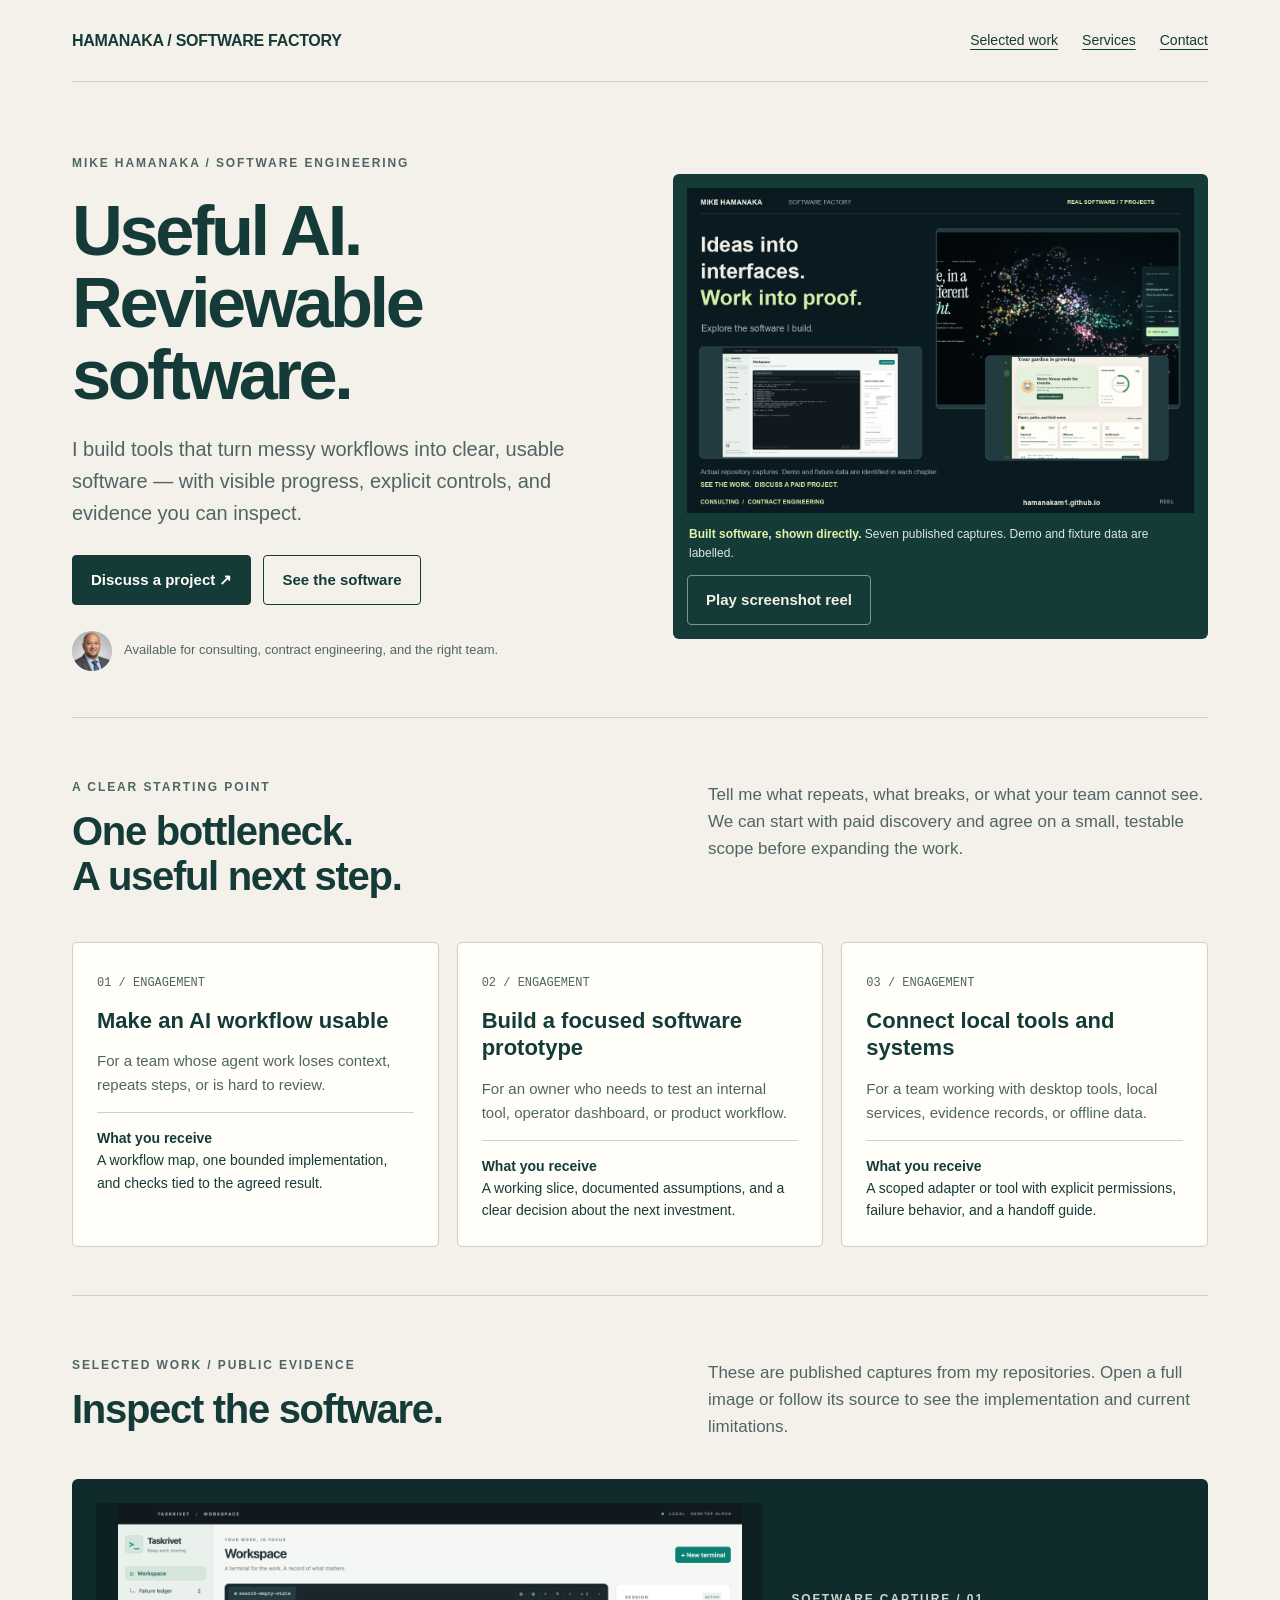
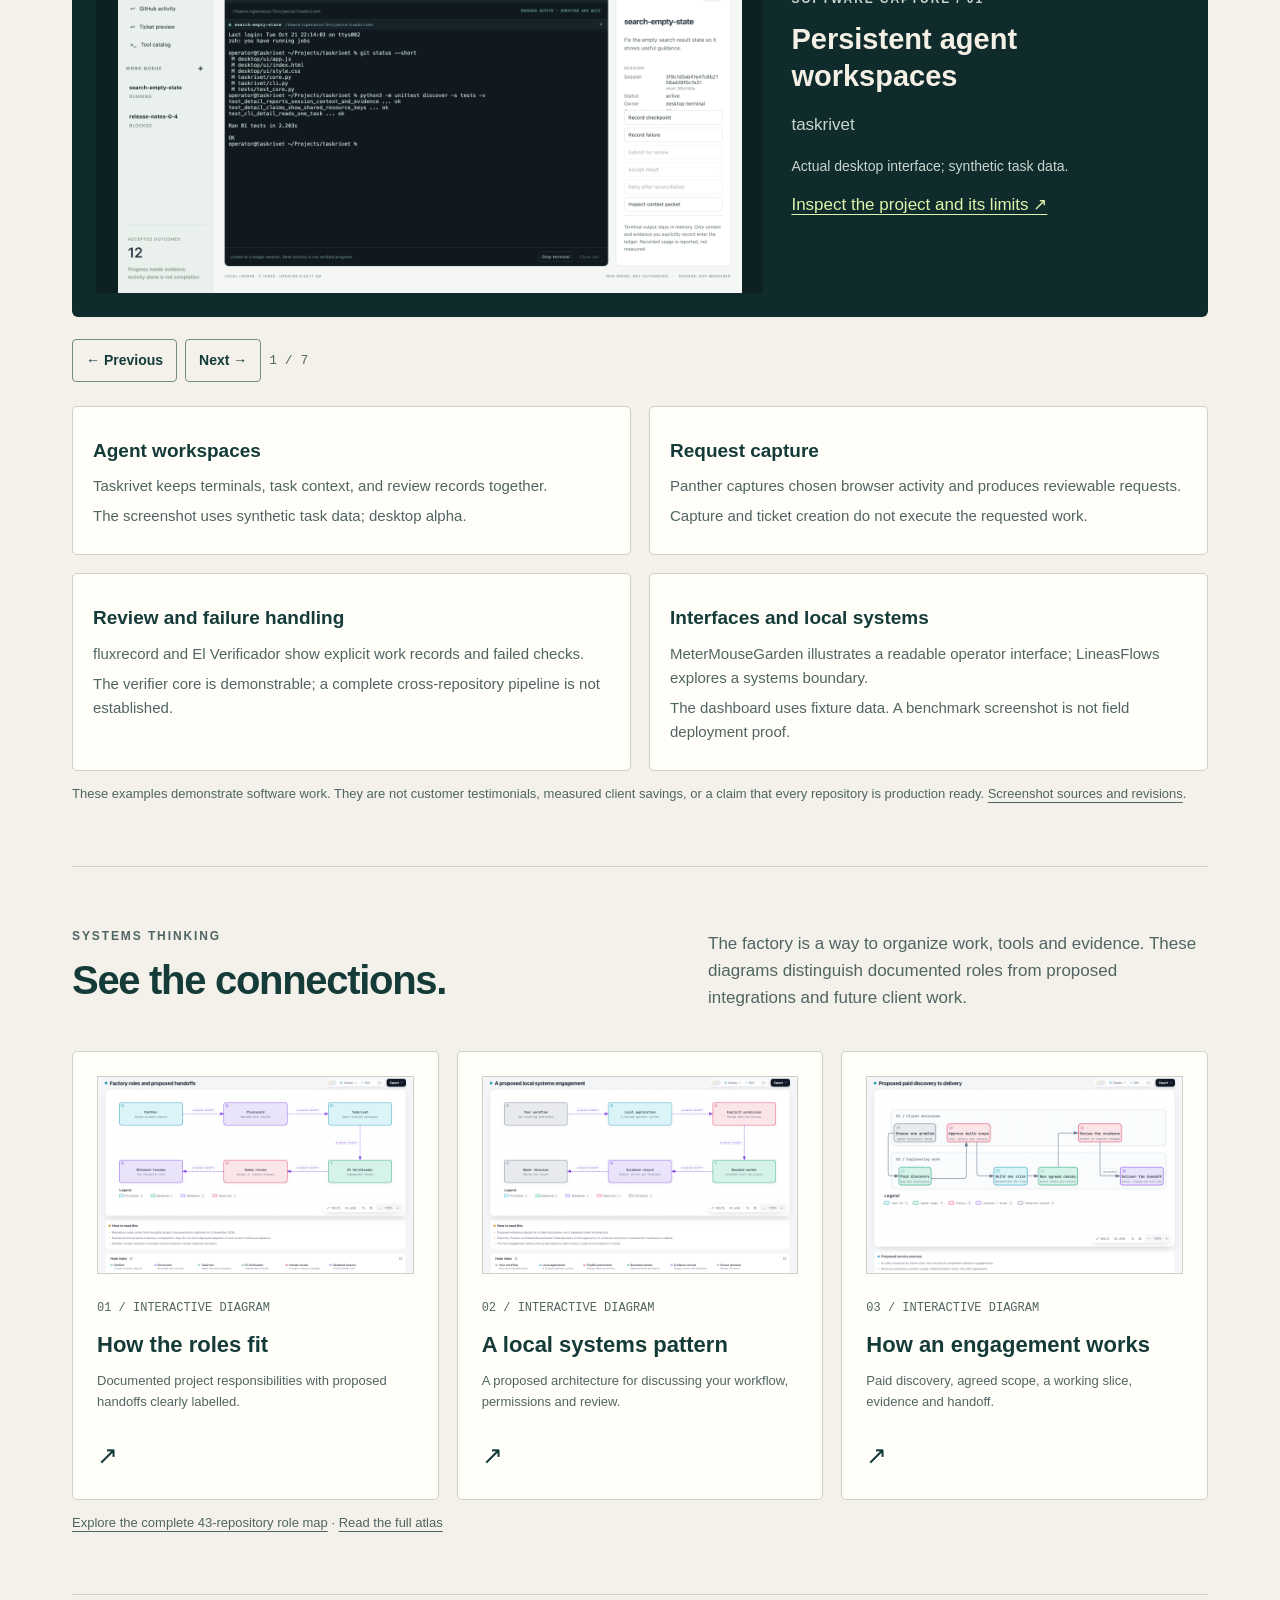
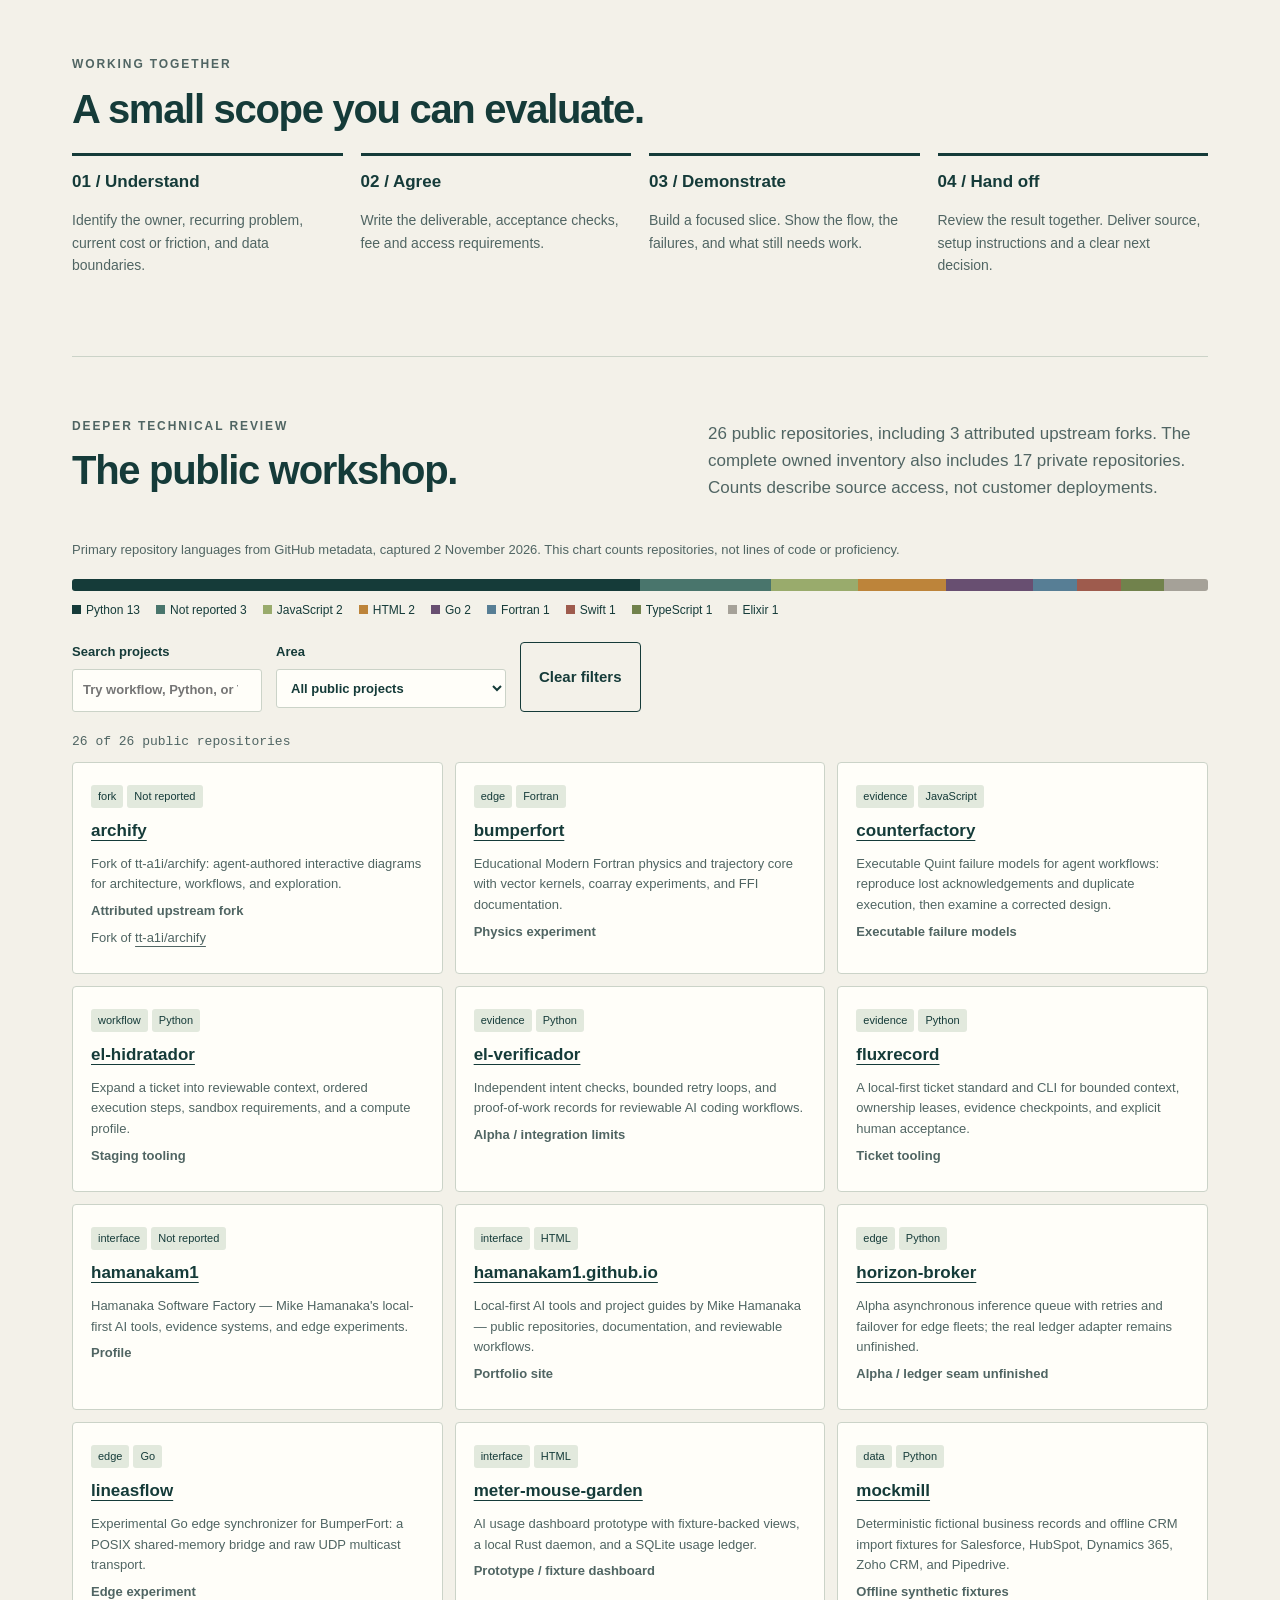
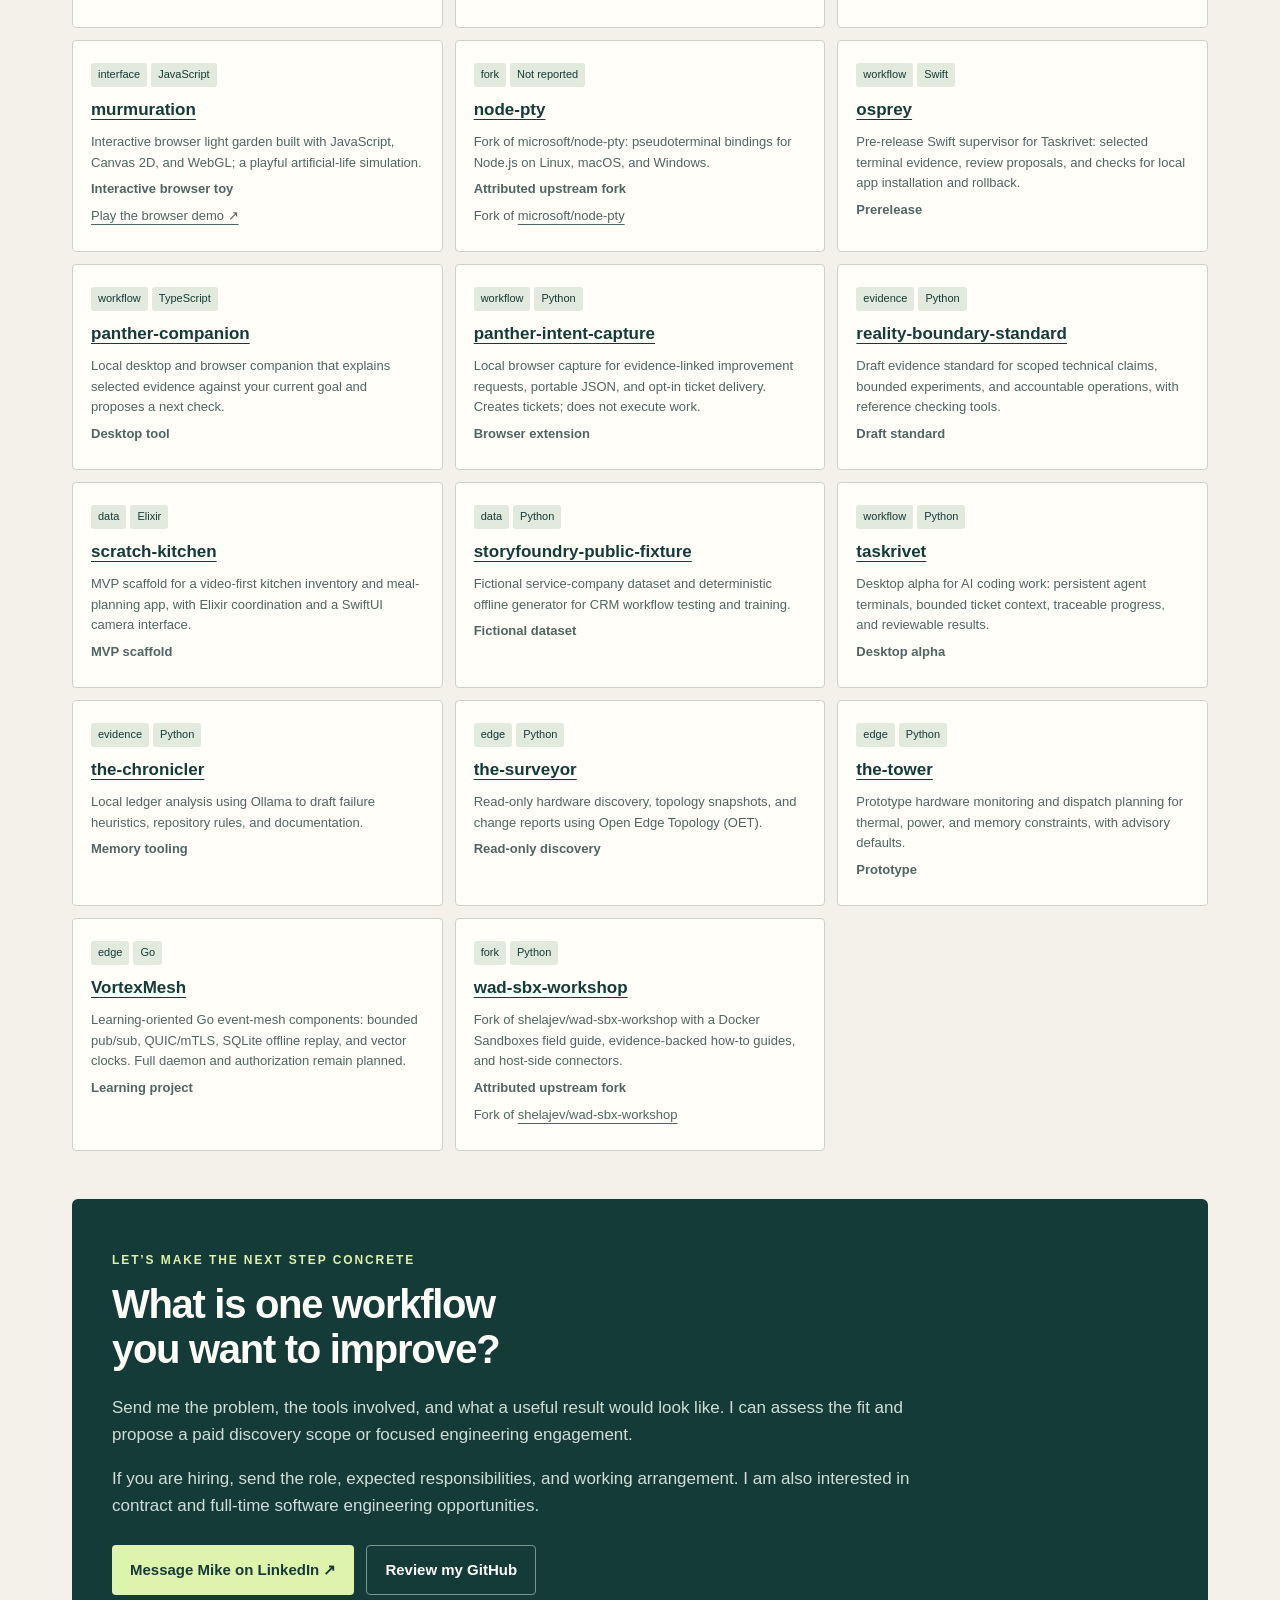
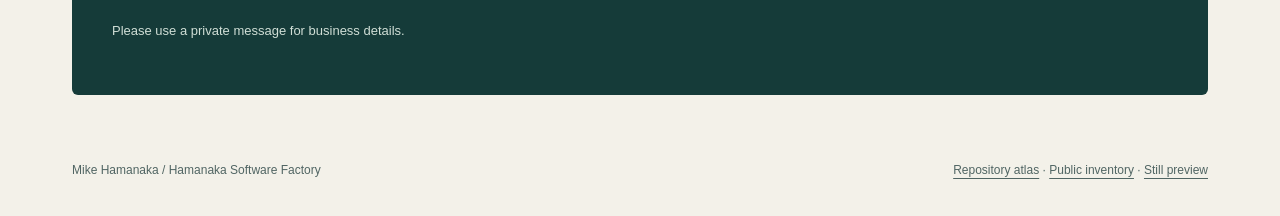
==== commit e4fd04ea: "Lead with paid services and rebuild the software film and repository catalogue" ====
--- a/index.html
+++ b/index.html
@@ -1,215 +1,9 @@
-<!doctype html>
-<html lang="en"><head><meta charset="utf-8"><meta name="viewport" content="width=device-width,initial-scale=1"><title>Hamanaka Software Factory — the whole ecosystem</title>
-<meta name="description" content="One software factory, many entry points. Explore all 41 public and private projects, experimental systems, and opportunities to contribute."><meta name="color-scheme" content="dark light"><link rel="canonical" href="https://hamanakam1.github.io/"><meta property="og:url" content="https://hamanakam1.github.io/"><meta property="og:title" content="Hamanaka Software Factory — ecosystem atlas"><link rel="stylesheet" href="style.css"><link rel="icon" href="assets/favicon.svg"></head><body>
-<a class="skip-link" href="#main">Skip to main content</a><header class="header"><div class="container"><div class="founder-intro">
-<img class="founder-portrait" src="assets/mike-hamanaka-suit.jpg" alt="Mike Hamanaka in a gray suit and blue tie" width="400" height="400" fetchpriority="high">
-<div><p class="eyebrow">Hamanaka Software Factory</p><p class="founder-name">Mike Hamanaka</p><p class="founder-note">Practical AI workflows and software engineering.</p></div>
-</div><h1 class="logo">See the work.<br>Discuss your project.</h1><p class="subtitle">AI workflow tooling, developer tools and local software systems.</p><p class="tagline">Most of my systems work comes together in <a href="https://github.com/hamanakam1/ai-dashboard">ai-dashboard</a>. These repositories are the entry points: some useful on their own, some experimental, some private. This atlas connects the dots and shows where other people can help the system grow.</p><div class="hero-links"><a class="hero-link" href="work.html">Work with Mike ↗</a><a class="hero-link" href="work.html#selected-work">See software screenshots</a><a class="hero-link" href="ecosystem.html">Explore the map</a></div><p class="inventory-count">41 repositories · 24 public · 17 private · inventory checked 2 November 2026</p></div></header>
-<nav class="nav" aria-label="Ecosystem areas"><div class="container"><a class="nav-link" href="#hub">Factory core</a><a class="nav-link" href="#work">Workflows</a><a class="nav-link" href="#proof">Evidence</a><a class="nav-link" href="#edge">Edge systems</a><a class="nav-link" href="#lab">Experiments</a><a class="nav-link" href="#surface">Front doors</a><a class="nav-link" href="#upstream">Upstream</a><a class="nav-link" href="#contribute">Contribute</a></div></nav>
-<main id="main" tabindex="-1"><section id="repos" class="section section-dark"><div class="container"><h2 class="section-title">The whole workshop, in view.</h2><p class="section-description">Public and private describe source access. They do not decide whether a project belongs in the ecosystem. Private links require permission; their names and roles can still be discussed here. Experiments get a place on the map, with their maturity visible.</p><figure class="tour-preview">
-<a href="ecosystem.html" aria-label="Open the interactive Hamanaka Software Factory map">
-<img id="tour-preview-image" class="tour-preview-image" src="assets/factory-tour-still.png" data-animation="assets/factory-tour.gif" width="1280" height="820" loading="lazy" decoding="async" alt="Six published software captures: Taskrivet, Panther, MeterMouseGarden, El Verificador, fluxrecord and LineasFlows. Demo and fixture data are labelled.">
-</a>
-<figcaption><span>30-second reel · Six real software captures · <a href="ecosystem.html">Open the interactive map ↗</a></span><button id="tour-preview-toggle" class="tour-toggle" type="button" aria-controls="tour-preview-image" aria-pressed="false" hidden>Play preview</button></figcaption>
-</figure><div class="hub-callout"><p class="eyebrow">The integration hub</p><h3>ai-dashboard</h3><p>Agents, inference, work boards, spend, machine health, evidence and review come together in one local operator surface. The surrounding repositories expose focused tools and seams that can evolve independently, then be considered for integration.</p><a class="text-link" href="ecosystem.html">Explore all repository roles →</a></div><p class="section-description">The map groups responsibilities and contribution opportunities. The owner identifies AI Dashboard as the integrated hub; individual cross-repository adapters and deployments still need their own evidence. A place on the map is not a claim that every experiment is already connected.</p></div></section>
-<section class="section" id="hub"><div class="container"><h2 class="section-title">The factory core</h2><p class="section-description">The private workshop where most integration happens.</p><div class="repos-grid"><article id="project-ai-dashboard" class="repo-card" aria-labelledby="title-ai-dashboard">
-<div class="repo-header"><h3 id="title-ai-dashboard">ai-dashboard</h3><span class="repo-badge">Private</span></div>
-<p class="repo-description">The local command center where I bring agents, inference, tickets, spend, evidence and machine health together.</p><p class="maturity">Integration hub</p>
-<p class="contribution"><strong>Where you could help:</strong> Discuss operator experience, adapter contracts, observability and useful experiments through the public atlas.</p>
-<div class="repo-links"><a href="https://github.com/hamanakam1/ai-dashboard">Access-controlled repository</a><a href="https://github.com/hamanakam1/hamanakam1.github.io/issues">Public discussion</a></div></article>
-<article id="project-cofoundry" class="repo-card" aria-labelledby="title-cofoundry">
-<div class="repo-header"><h3 id="title-cofoundry">cofoundry</h3><span class="repo-badge">Private</span></div>
-<p class="repo-description">Packaged supervisor, job dispatch, local execution, readiness and audited controls.</p><p class="maturity">Private engine</p>
-<p class="contribution"><strong>Where you could help:</strong> Discuss portable supervisor contracts and reproducible integration examples.</p>
-<div class="repo-links"><a href="https://github.com/hamanakam1/cofoundry">Access-controlled repository</a><a href="https://github.com/hamanakam1/hamanakam1.github.io/issues">Public discussion</a></div></article>
-<article id="project-edgerecord-ai" class="repo-card" aria-labelledby="title-edgerecord-ai">
-<div class="repo-header"><h3 id="title-edgerecord-ai">edgerecord-ai</h3><span class="repo-badge">Private</span></div>
-<p class="repo-description">Local AI stack workspace and durable agent handoffs.</p><p class="maturity">Private workspace</p>
-<p class="contribution"><strong>Where you could help:</strong> Discuss source-bound handoffs and recovery contracts.</p>
-<div class="repo-links"><a href="https://github.com/hamanakam1/edgerecord-ai">Access-controlled repository</a><a href="https://github.com/hamanakam1/hamanakam1.github.io/issues">Public discussion</a></div></article></div></div></section><section class="section" id="work"><div class="container"><h2 class="section-title">Intent, sessions & delivery</h2><p class="section-description">Public tools for turning an idea into reviewable work.</p><div class="repos-grid"><article id="project-muse-connector-tools" class="repo-card" aria-labelledby="title-muse-connector-tools">
-<div class="repo-header"><h3 id="title-muse-connector-tools">muse-connector-tools</h3><span class="repo-badge">Private</span></div>
-<p class="repo-description">Host-assisted conversation tools with a resumable local ledger.</p><p class="maturity">Private workspace</p>
-<p class="contribution"><strong>Where you could help:</strong> Discuss generic host-tool handoffs without exposing private conversations.</p>
-<div class="repo-links"><a href="https://github.com/hamanakam1/muse-connector-tools">Access-controlled repository</a><a href="https://github.com/hamanakam1/hamanakam1.github.io/issues">Public discussion</a></div></article>
-<article id="project-panther-intent-capture" class="repo-card" aria-labelledby="title-panther-intent-capture">
-<div class="repo-header"><h3 id="title-panther-intent-capture">panther-intent-capture</h3><span class="repo-badge">Public</span></div>
-<p class="repo-description">Capture browser intent into reviewed proposals and portable context.</p><p class="maturity">Browser extension</p>
-<p class="contribution"><strong>Where you could help:</strong> Try browser compatibility, accessible capture controls and export/import edge cases.</p>
-<div class="repo-links"><a href="https://github.com/hamanakam1/panther-intent-capture">Source & contribution guidance</a><a href="https://hamanakam1.github.io/panther-intent-capture/">Project guide / site</a><a href="https://github.com/hamanakam1/panther-intent-capture/issues">Issues & ideas</a></div></article>
-<article id="project-panther-companion" class="repo-card" aria-labelledby="title-panther-companion">
-<div class="repo-header"><h3 id="title-panther-companion">panther-companion</h3><span class="repo-badge">Public</span></div>
-<p class="repo-description">Explain selected evidence in the context of a current goal.</p><p class="maturity">Desktop companion</p>
-<p class="contribution"><strong>Where you could help:</strong> Improve evidence explanations, keyboard workflows and intent-bundle handoffs.</p>
-<div class="repo-links"><a href="https://github.com/hamanakam1/panther-companion">Source & contribution guidance</a><a href="https://github.com/hamanakam1/panther-companion/issues">Issues & ideas</a></div></article>
-<article id="project-taskrivet" class="repo-card" aria-labelledby="title-taskrivet">
-<div class="repo-header"><h3 id="title-taskrivet">taskrivet</h3><span class="repo-badge">Public</span></div>
-<p class="repo-description">Persistent agent terminals, bounded task context and reviewable results.</p><p class="maturity">Desktop alpha</p>
-<p class="contribution"><strong>Where you could help:</strong> Test terminal recovery, session continuity, accessibility and bounded context adapters.</p>
-<div class="repo-links"><a href="https://github.com/hamanakam1/taskrivet">Source & contribution guidance</a><a href="https://hamanakam1.github.io/taskrivet/">Project guide / site</a><a href="https://github.com/hamanakam1/taskrivet/issues">Issues & ideas</a></div></article>
-<article id="project-osprey" class="repo-card" aria-labelledby="title-osprey">
-<div class="repo-header"><h3 id="title-osprey">osprey</h3><span class="repo-badge">Public</span></div>
-<p class="repo-description">A Mac supervisor for selected Taskrivet output and reviewed work records.</p><p class="maturity">Prerelease</p>
-<p class="contribution"><strong>Where you could help:</strong> Exercise output redaction, checkpoint capture and macOS build/recovery flows.</p>
-<div class="repo-links"><a href="https://github.com/hamanakam1/osprey">Source & contribution guidance</a><a href="https://github.com/hamanakam1/osprey/issues">Issues & ideas</a></div></article>
-<article id="project-el-hidratador" class="repo-card" aria-labelledby="title-el-hidratador">
-<div class="repo-header"><h3 id="title-el-hidratador">el-hidratador</h3><span class="repo-badge">Public</span></div>
-<p class="repo-description">Expand a ticket into bounded context and reviewable execution preparation.</p><p class="maturity">Staging experiment</p>
-<p class="contribution"><strong>Where you could help:</strong> Build synthetic context fixtures and test dependency ordering and cancellation.</p>
-<div class="repo-links"><a href="https://github.com/hamanakam1/el-hidratador">Source & contribution guidance</a><a href="https://hamanakam1.github.io/el-hidratador/">Project guide / site</a><a href="https://github.com/hamanakam1/el-hidratador/issues">Issues & ideas</a></div></article></div></div></section><section class="section" id="proof"><div class="container"><h2 class="section-title">Evidence & institutional memory</h2><p class="section-description">Contracts, independent checks, retained records and lessons.</p><div class="repos-grid"><article id="project-agent-recovery-bench" class="repo-card" aria-labelledby="title-agent-recovery-bench">
-<div class="repo-header"><h3 id="title-agent-recovery-bench">agent-recovery-bench</h3><span class="repo-badge">Private</span></div>
-<p class="repo-description">Offline recovery scenarios for coding workflows; a benchmark workspace, not customer delivery evidence.</p><p class="maturity">Private benchmark</p>
-<p class="contribution"><strong>Where you could help:</strong> Discuss reproducible recovery scenarios using public synthetic examples.</p>
-<div class="repo-links"><a href="https://github.com/hamanakam1/agent-recovery-bench">Access-controlled repository</a><a href="https://github.com/hamanakam1/hamanakam1.github.io/issues">Public discussion</a></div></article>
-<article id="project-reality-boundary-standard" class="repo-card" aria-labelledby="title-reality-boundary-standard">
-<div class="repo-header"><h3 id="title-reality-boundary-standard">reality-boundary-standard</h3><span class="repo-badge">Public</span></div>
-<p class="repo-description">A proposed standard for scoped technical claims and evidence; no certification program.</p><p class="maturity">Draft standard</p>
-<p class="contribution"><strong>Where you could help:</strong> Review claim boundaries and worked examples.</p>
-<div class="repo-links"><a href="https://github.com/hamanakam1/reality-boundary-standard">Source & contribution guidance</a><a href="https://github.com/hamanakam1/reality-boundary-standard/issues">Issues & ideas</a></div></article>
-<article id="project-fluxrecord" class="repo-card" aria-labelledby="title-fluxrecord">
-<div class="repo-header"><h3 id="title-fluxrecord">fluxrecord</h3><span class="repo-badge">Public</span></div>
-<p class="repo-description">A shared language for bounded context, evidence and visible failures.</p><p class="maturity">Ticket standard</p>
-<p class="contribution"><strong>Where you could help:</strong> Contribute small interoperable examples, schema edge cases and adapter fixtures.</p>
-<div class="repo-links"><a href="https://github.com/hamanakam1/fluxrecord">Source & contribution guidance</a><a href="https://hamanakam1.github.io/fluxrecord/">Project guide / site</a><a href="https://github.com/hamanakam1/fluxrecord/issues">Issues & ideas</a></div></article>
-<article id="project-el-verificador" class="repo-card" aria-labelledby="title-el-verificador">
-<div class="repo-header"><h3 id="title-el-verificador">el-verificador</h3><span class="repo-badge">Public</span></div>
-<p class="repo-description">Independent intent checks and proof records for reviewable coding work.</p><p class="maturity">Verification tooling</p>
-<p class="contribution"><strong>Where you could help:</strong> Add falsifiable checks, adversarial examples and understandable failure reports.</p>
-<div class="repo-links"><a href="https://github.com/hamanakam1/el-verificador">Source & contribution guidance</a><a href="https://hamanakam1.github.io/el-verificador/">Project guide / site</a><a href="https://github.com/hamanakam1/el-verificador/issues">Issues & ideas</a></div></article>
-<article id="project-the-chronicler" class="repo-card" aria-labelledby="title-the-chronicler">
-<div class="repo-header"><h3 id="title-the-chronicler">the-chronicler</h3><span class="repo-badge">Public</span></div>
-<p class="repo-description">Turn local failure evidence into reviewed lessons and reusable heuristics.</p><p class="maturity">Memory tooling</p>
-<p class="contribution"><strong>Where you could help:</strong> Improve provenance, retrieval evaluation and reviewable memory updates.</p>
-<div class="repo-links"><a href="https://github.com/hamanakam1/the-chronicler">Source & contribution guidance</a><a href="https://hamanakam1.github.io/the-chronicler/">Project guide / site</a><a href="https://github.com/hamanakam1/the-chronicler/issues">Issues & ideas</a></div></article>
-<article id="project-edgerecord-core" class="repo-card" aria-labelledby="title-edgerecord-core">
-<div class="repo-header"><h3 id="title-edgerecord-core">edgerecord-core</h3><span class="repo-badge">Private</span></div>
-<p class="repo-description">Deterministic append-only state verification for edge nodes.</p><p class="maturity">Private verifier</p>
-<p class="contribution"><strong>Where you could help:</strong> Discuss portable verification formats using synthetic examples.</p>
-<div class="repo-links"><a href="https://github.com/hamanakam1/edgerecord-core">Access-controlled repository</a><a href="https://github.com/hamanakam1/hamanakam1.github.io/issues">Public discussion</a></div></article>
-<article id="project-edgerecord" class="repo-card" aria-labelledby="title-edgerecord">
-<div class="repo-header"><h3 id="title-edgerecord">edgerecord</h3><span class="repo-badge">Private</span></div>
-<p class="repo-description">Local verification and evidence workspace.</p><p class="maturity">Private workspace</p>
-<p class="contribution"><strong>Where you could help:</strong> Discuss evidence exchange and review ergonomics in the public atlas.</p>
-<div class="repo-links"><a href="https://github.com/hamanakam1/edgerecord">Access-controlled repository</a><a href="https://edgerecord.com">Project guide / site</a><a href="https://github.com/hamanakam1/hamanakam1.github.io/issues">Public discussion</a></div></article>
-<article id="project-edgerecord-era" class="repo-card" aria-labelledby="title-edgerecord-era">
-<div class="repo-header"><h3 id="title-edgerecord-era">edgerecord-era</h3><span class="repo-badge">Private</span></div>
-<p class="repo-description">Autonomy evidence and records ledger.</p><p class="maturity">Private ledger</p>
-<p class="contribution"><strong>Where you could help:</strong> Propose interoperable receipts without requiring ledger access.</p>
-<div class="repo-links"><a href="https://github.com/hamanakam1/edgerecord-era">Access-controlled repository</a><a href="https://edgerecord.com">Project guide / site</a><a href="https://github.com/hamanakam1/hamanakam1.github.io/issues">Public discussion</a></div></article></div></div></section><section class="section" id="edge"><div class="container"><h2 class="section-title">Machines, inference & the edge</h2><p class="section-description">Discover resources, understand constraints and explore distributed work.</p><div class="repos-grid"><article id="project-bumperfort" class="repo-card" aria-labelledby="title-bumperfort">
-<div class="repo-header"><h3 id="title-bumperfort">bumperfort</h3><span class="repo-badge">Public</span></div>
-<p class="repo-description">Modern Fortran vector physics and trajectory experiments.</p><p class="maturity">Physics experiment</p>
-<p class="contribution"><strong>Where you could help:</strong> Inspect reproducibility and toolchain support before applying to a new target.</p>
-<div class="repo-links"><a href="https://github.com/hamanakam1/bumperfort">Source & contribution guidance</a><a href="https://github.com/hamanakam1/bumperfort/issues">Issues & ideas</a></div></article>
-<article id="project-lineasflow" class="repo-card" aria-labelledby="title-lineasflow">
-<div class="repo-header"><h3 id="title-lineasflow">lineasflow</h3><span class="repo-badge">Public</span></div>
-<p class="repo-description">Go shared-memory and local-mesh synchronization experiments for Bumperfort.</p><p class="maturity">Edge experiment</p>
-<p class="contribution"><strong>Where you could help:</strong> Review target support, failure cases and reproducible benchmarks.</p>
-<div class="repo-links"><a href="https://github.com/hamanakam1/lineasflow">Source & contribution guidance</a><a href="https://github.com/hamanakam1/lineasflow#readme">Project guide / site</a><a href="https://github.com/hamanakam1/lineasflow/issues">Issues & ideas</a></div></article>
-<article id="project-the-surveyor" class="repo-card" aria-labelledby="title-the-surveyor">
-<div class="repo-header"><h3 id="title-the-surveyor">the-surveyor</h3><span class="repo-badge">Public</span></div>
-<p class="repo-description">Hardware discovery, topology snapshots and change reports.</p><p class="maturity">Read-only discovery</p>
-<p class="contribution"><strong>Where you could help:</strong> Add hardware fixtures, discovery adapters and topology-diff examples.</p>
-<div class="repo-links"><a href="https://github.com/hamanakam1/the-surveyor">Source & contribution guidance</a><a href="https://hamanakam1.github.io/the-surveyor/">Project guide / site</a><a href="https://github.com/hamanakam1/the-surveyor/issues">Issues & ideas</a></div></article>
-<article id="project-the-tower" class="repo-card" aria-labelledby="title-the-tower">
-<div class="repo-header"><h3 id="title-the-tower">the-tower</h3><span class="repo-badge">Public</span></div>
-<p class="repo-description">Thermal, power and memory observations with advisory dispatch planning.</p><p class="maturity">Prototype</p>
-<p class="contribution"><strong>Where you could help:</strong> Improve sensor fixtures, stale-data handling and resource-limit explanations.</p>
-<div class="repo-links"><a href="https://github.com/hamanakam1/the-tower">Source & contribution guidance</a><a href="https://hamanakam1.github.io/the-tower/">Project guide / site</a><a href="https://github.com/hamanakam1/the-tower/issues">Issues & ideas</a></div></article>
-<article id="project-horizon-broker" class="repo-card" aria-labelledby="title-horizon-broker">
-<div class="repo-header"><h3 id="title-horizon-broker">horizon-broker</h3><span class="repo-badge">Public</span></div>
-<p class="repo-description">Asynchronous inference queues with retries and failover; the real ledger adapter remains unfinished.</p><p class="maturity">Alpha</p>
-<p class="contribution"><strong>Where you could help:</strong> Explore idempotency, cancellation, failover and the unfinished ledger seam.</p>
-<div class="repo-links"><a href="https://github.com/hamanakam1/horizon-broker">Source & contribution guidance</a><a href="https://hamanakam1.github.io/horizon-broker/">Project guide / site</a><a href="https://github.com/hamanakam1/horizon-broker/issues">Issues & ideas</a></div></article>
-<article id="project-VortexMesh" class="repo-card" aria-labelledby="title-VortexMesh">
-<div class="repo-header"><h3 id="title-VortexMesh">VortexMesh</h3><span class="repo-badge">Public</span></div>
-<p class="repo-description">Go event envelopes and an in-process concurrent pub/sub mesh.</p><p class="maturity">Learning experiment</p>
-<p class="contribution"><strong>Where you could help:</strong> Explore transport, offline durability, discovery and partition tests as proposed next slices.</p>
-<div class="repo-links"><a href="https://github.com/hamanakam1/VortexMesh">Source & contribution guidance</a><a href="https://github.com/hamanakam1/VortexMesh/issues">Issues & ideas</a></div></article></div></div></section><section class="section" id="lab"><div class="container"><h2 class="section-title">Simulation & product experiments</h2><p class="section-description">Fictional fixtures and experimental product surfaces.</p><div class="repos-grid"><article id="project-scratch-kitchen" class="repo-card" aria-labelledby="title-scratch-kitchen">
-<div class="repo-header"><h3 id="title-scratch-kitchen">scratch-kitchen</h3><span class="repo-badge">Public</span></div>
-<p class="repo-description">Elixir and SwiftUI kitchen-inventory experiment; not a shippable application.</p><p class="maturity">MVP scaffold</p>
-<p class="contribution"><strong>Where you could help:</strong> Review the proposed inventory and meal-planning flow with fictional examples.</p>
-<div class="repo-links"><a href="https://github.com/hamanakam1/scratch-kitchen">Source & contribution guidance</a><a href="https://github.com/hamanakam1/scratch-kitchen#readme">Project guide / site</a><a href="https://github.com/hamanakam1/scratch-kitchen/issues">Issues & ideas</a></div></article>
-<article id="project-storyfoundry-public-fixture" class="repo-card" aria-labelledby="title-storyfoundry-public-fixture">
-<div class="repo-header"><h3 id="title-storyfoundry-public-fixture">storyfoundry-public-fixture</h3><span class="repo-badge">Public</span></div>
-<p class="repo-description">Independently authored fictional service-company records and offline CRM rehearsal tools.</p><p class="maturity">Synthetic fixtures</p>
-<p class="contribution"><strong>Where you could help:</strong> Test deterministic validation and generic import-preview mappings.</p>
-<div class="repo-links"><a href="https://github.com/hamanakam1/storyfoundry-public-fixture">Source & contribution guidance</a><a href="https://github.com/hamanakam1/storyfoundry-public-fixture/issues">Issues & ideas</a></div></article>
-<article id="project-mockmill" class="repo-card" aria-labelledby="title-mockmill">
-<div class="repo-header"><h3 id="title-mockmill">mockmill</h3><span class="repo-badge">Public</span></div>
-<p class="repo-description">Reproducible fictional business stories and offline CRM adapters.</p><p class="maturity">Synthetic fixtures</p>
-<p class="contribution"><strong>Where you could help:</strong> Add generic fixture scenarios, adapter validation and deterministic examples.</p>
-<div class="repo-links"><a href="https://github.com/hamanakam1/mockmill">Source & contribution guidance</a><a href="https://github.com/hamanakam1/mockmill/issues">Issues & ideas</a></div></article>
-<article id="project-onramp-synthetic-company" class="repo-card" aria-labelledby="title-onramp-synthetic-company">
-<div class="repo-header"><h3 id="title-onramp-synthetic-company">onramp-synthetic-company</h3><span class="repo-badge">Private</span></div>
-<p class="repo-description">A fictional company dataset for local business-workflow rehearsals.</p><p class="maturity">Private simulation</p>
-<p class="contribution"><strong>Where you could help:</strong> Use generic public Mockmill fixtures to explore similar workflows.</p>
-<div class="repo-links"><a href="https://github.com/hamanakam1/onramp-synthetic-company">Access-controlled repository</a><a href="https://github.com/hamanakam1/hamanakam1.github.io/issues">Public discussion</a></div></article>
-<article id="project-vs-platform-synthetic-fleet" class="repo-card" aria-labelledby="title-vs-platform-synthetic-fleet">
-<div class="repo-header"><h3 id="title-vs-platform-synthetic-fleet">vs-platform-synthetic-fleet</h3><span class="repo-badge">Private</span></div>
-<p class="repo-description">Synthetic hardware nodes and protocol fixtures for platform testing.</p><p class="maturity">Private simulation</p>
-<p class="contribution"><strong>Where you could help:</strong> Discuss generic protocol fixtures through the public atlas.</p>
-<div class="repo-links"><a href="https://github.com/hamanakam1/vs-platform-synthetic-fleet">Access-controlled repository</a><a href="https://github.com/hamanakam1/hamanakam1.github.io/issues">Public discussion</a></div></article>
-<article id="project-cloudteams-extension-studio" class="repo-card" aria-labelledby="title-cloudteams-extension-studio">
-<div class="repo-header"><h3 id="title-cloudteams-extension-studio">cloudteams-extension-studio</h3><span class="repo-badge">Private</span></div>
-<p class="repo-description">Standalone extension concepts and a proposed browser-local SDK.</p><p class="maturity">Private prototype</p>
-<p class="contribution"><strong>Where you could help:</strong> Discuss generic extension lifecycles, permissions and fictional fixtures.</p>
-<div class="repo-links"><a href="https://github.com/hamanakam1/cloudteams-extension-studio">Access-controlled repository</a><a href="https://github.com/hamanakam1/hamanakam1.github.io/issues">Public discussion</a></div></article>
-<article id="project-cloudteams-lunch-break" class="repo-card" aria-labelledby="title-cloudteams-lunch-break">
-<div class="repo-header"><h3 id="title-cloudteams-lunch-break">cloudteams-lunch-break</h3><span class="repo-badge">Private</span></div>
-<p class="repo-description">A fictional client/talent gesture-planning demo derived from Extension Studio.</p><p class="maturity">Private experiment</p>
-<p class="contribution"><strong>Where you could help:</strong> Discuss accessible planning and consent models with synthetic examples.</p>
-<div class="repo-links"><a href="https://github.com/hamanakam1/cloudteams-lunch-break">Access-controlled repository</a><a href="https://github.com/hamanakam1/hamanakam1.github.io/issues">Public discussion</a></div></article>
-<article id="project-cloudteams-plot-twist" class="repo-card" aria-labelledby="title-cloudteams-plot-twist">
-<div class="repo-header"><h3 id="title-cloudteams-plot-twist">cloudteams-plot-twist</h3><span class="repo-badge">Private</span></div>
-<p class="repo-description">A fictional demo for rehearsing changed project circumstances.</p><p class="maturity">Private experiment</p>
-<p class="contribution"><strong>Where you could help:</strong> Discuss context continuity and human-reviewed next-step proposals.</p>
-<div class="repo-links"><a href="https://github.com/hamanakam1/cloudteams-plot-twist">Access-controlled repository</a><a href="https://github.com/hamanakam1/hamanakam1.github.io/issues">Public discussion</a></div></article>
-<article id="project-blessed-edge-deployment" class="repo-card" aria-labelledby="title-blessed-edge-deployment">
-<div class="repo-header"><h3 id="title-blessed-edge-deployment">blessed-edge-deployment</h3><span class="repo-badge">Private</span></div>
-<p class="repo-description">A fictional hardware-to-handoff rehearsal with local permissions and reproducible bundles.</p><p class="maturity">Private local demo</p>
-<p class="contribution"><strong>Where you could help:</strong> Discuss reproducible demo bundles and tamper/failure fixtures.</p>
-<div class="repo-links"><a href="https://github.com/hamanakam1/blessed-edge-deployment">Access-controlled repository</a><a href="https://github.com/hamanakam1/hamanakam1.github.io/issues">Public discussion</a></div></article></div></div></section><section class="section" id="surface"><div class="container"><h2 class="section-title">Publishing & public entry points</h2><p class="section-description">The front doors, documentation and communication layers.</p><div class="repos-grid"><article id="project-meter-mouse-garden" class="repo-card" aria-labelledby="title-meter-mouse-garden">
-<div class="repo-header"><h3 id="title-meter-mouse-garden">meter-mouse-garden</h3><span class="repo-badge">Public</span></div>
-<p class="repo-description">AI usage dashboard prototype with fixture presentation and a local Rust/SQLite daemon.</p><p class="maturity">Prototype</p>
-<p class="contribution"><strong>Where you could help:</strong> Improve accessibility, data freshness and the frontend-to-daemon seam.</p>
-<div class="repo-links"><a href="https://github.com/hamanakam1/meter-mouse-garden">Source & contribution guidance</a><a href="https://hamanakam1.github.io/meter-mouse-garden/">Project guide / site</a><a href="https://github.com/hamanakam1/meter-mouse-garden/issues">Issues & ideas</a></div></article>
-<article id="project-portal" class="repo-card" aria-labelledby="title-portal">
-<div class="repo-header"><h3 id="title-portal">portal</h3><span class="repo-badge">Private</span></div>
-<p class="repo-description">A private personal clone used for client-platform work.</p><p class="maturity">Private client workspace</p>
-<p class="contribution"><strong>Where you could help:</strong> Discuss portable client interfaces without copying client-specific source or data.</p>
-<div class="repo-links"><a href="https://github.com/hamanakam1/portal">Access-controlled repository</a><a href="https://github.com/hamanakam1/hamanakam1.github.io/issues">Public discussion</a></div></article>
-<article id="project-edgerecord-com" class="repo-card" aria-labelledby="title-edgerecord-com">
-<div class="repo-header"><h3 id="title-edgerecord-com">edgerecord-com</h3><span class="repo-badge">Private</span></div>
-<p class="repo-description">A multi-tenant web shell for the evidence workspace.</p><p class="maturity">Private web shell</p>
-<p class="contribution"><strong>Where you could help:</strong> Discuss accessible operator/client surfaces using generic examples.</p>
-<div class="repo-links"><a href="https://github.com/hamanakam1/edgerecord-com">Access-controlled repository</a><a href="https://github.com/hamanakam1/hamanakam1.github.io/issues">Public discussion</a></div></article>
-<article id="project-edgerecord-publisher" class="repo-card" aria-labelledby="title-edgerecord-publisher">
-<div class="repo-header"><h3 id="title-edgerecord-publisher">edgerecord-publisher</h3><span class="repo-badge">Private</span></div>
-<p class="repo-description">Publish reviewed ledger receipts through Joomla Web Services.</p><p class="maturity">Private publishing adapter</p>
-<p class="contribution"><strong>Where you could help:</strong> Discuss portable receipt-to-article formats and preview behavior.</p>
-<div class="repo-links"><a href="https://github.com/hamanakam1/edgerecord-publisher">Access-controlled repository</a><a href="https://github.com/hamanakam1/hamanakam1.github.io/issues">Public discussion</a></div></article>
-<article id="project-hamanakam1" class="repo-card" aria-labelledby="title-hamanakam1">
-<div class="repo-header"><h3 id="title-hamanakam1">hamanakam1</h3><span class="repo-badge">Public</span></div>
-<p class="repo-description">The short introduction to the entire software-factory ecosystem.</p><p class="maturity">Public profile</p>
-<p class="contribution"><strong>Where you could help:</strong> Improve orientation, project explanations and contributor entry points.</p>
-<div class="repo-links"><a href="https://github.com/hamanakam1/hamanakam1">Source & contribution guidance</a><a href="https://hamanakam1.github.io/">Project guide / site</a><a href="https://github.com/hamanakam1/hamanakam1/issues">Issues & ideas</a></div></article>
-<article id="project-hamanakam1.github.io" class="repo-card" aria-labelledby="title-hamanakam1.github.io">
-<div class="repo-header"><h3 id="title-hamanakam1.github.io">hamanakam1.github.io</h3><span class="repo-badge">Public</span></div>
-<p class="repo-description">This public map of the workshop, its experiments and ways to contribute.</p><p class="maturity">Public atlas</p>
-<p class="contribution"><strong>Where you could help:</strong> Improve the map, accessible navigation and project/contribution descriptions.</p>
-<div class="repo-links"><a href="https://github.com/hamanakam1/hamanakam1.github.io">Source & contribution guidance</a><a href="https://hamanakam1.github.io/">Project guide / site</a><a href="https://github.com/hamanakam1/hamanakam1.github.io/issues">Issues & ideas</a></div></article></div></div></section><section class="section" id="upstream"><div class="container"><h2 class="section-title">Upstream collaborations</h2><p class="section-description">Forks that connect the workshop to other communities.</p><div class="repos-grid"><article id="project-node-pty" class="repo-card" aria-labelledby="title-node-pty">
-<div class="repo-header"><h3 id="title-node-pty">node-pty</h3><span class="repo-badge">Public</span></div>
-<p class="repo-description">Fork of the Node.js pseudoterminal library; upstream authors retain attribution.</p><p class="maturity">Upstream fork</p>
-<p class="contribution"><strong>Where you could help:</strong> Review upstream contribution guidance and packaging compatibility.</p>
-<div class="repo-links"><a href="https://github.com/hamanakam1/node-pty">Source & contribution guidance</a><a href="https://github.com/hamanakam1/node-pty/issues">Issues & ideas</a></div></article>
-<article id="project-archify" class="repo-card" aria-labelledby="title-archify">
-<div class="repo-header"><h3 id="title-archify">archify</h3><span class="repo-badge">Public</span></div>
-<p class="repo-description">An agent skill for interactive technical diagrams.</p><p class="maturity">Upstream fork</p>
-<p class="contribution"><strong>Where you could help:</strong> Check upstream guidance and contribute diagram usability or schema examples to the right project.</p>
-<div class="repo-links"><a href="https://github.com/hamanakam1/archify">Source & contribution guidance</a><a href="https://archify.si">Project guide / site</a><a href="https://github.com/hamanakam1/archify/issues">Issues & ideas</a></div></article>
-<article id="project-wad-sbx-workshop" class="repo-card" aria-labelledby="title-wad-sbx-workshop">
-<div class="repo-header"><h3 id="title-wad-sbx-workshop">wad-sbx-workshop</h3><span class="repo-badge">Public</span></div>
-<p class="repo-description">Docker Sandboxes learning material and host-side testing connectors.</p><p class="maturity">Workshop fork</p>
-<p class="contribution"><strong>Where you could help:</strong> Improve workshop reproduction, platform notes and synthetic sandbox examples.</p>
-<div class="repo-links"><a href="https://github.com/hamanakam1/wad-sbx-workshop">Source & contribution guidance</a><a href="https://github.com/hamanakam1/wad-sbx-workshop">Project guide / site</a><a href="https://github.com/hamanakam1/wad-sbx-workshop/issues">Issues & ideas</a></div></article></div></div></section>
-<section id="contribute" class="section section-dark"><div class="container"><p class="eyebrow">Build a useful piece of the bigger system</p><h2 class="section-title">Pick a seam. Make it better.</h2><p class="section-description">You do not need the private factory to help. Start with a public tool, a reproducible problem or a small synthetic example. Improvements can stand on their own; I can evaluate how they fit the larger system later.</p><div class="repos-grid"><article class="repo-card"><h3>Try a real workflow</h3><p>Run a public project using its own setup guide. Report your platform, the steps, what you expected and what happened. Accessibility, recovery and confusing first-run experiences are valuable starting points.</p></article><article class="repo-card"><h3>Build an adapter or fixture</h3><p>Suggest a small contract first: inputs, outputs, failure behavior and an offline example. Good places include ticket formats, evidence interchange, hardware discovery, inference queues and synthetic CRM data.</p></article><article class="repo-card"><h3>Explore an experiment</h3><p>Prototype ideas in a bounded branch. Label simulations and proposals, keep the example reproducible, and show what would be needed before integration. Learning projects are welcome here too.</p></article></div><p class="section-description">Contribution ideas are invitations to discuss scope, not pre-approved implementation requests. Check each repository’s license and contribution guidance. For private components, use the public atlas issue tracker to propose a generic interface or ask about collaboration.</p><a class="hero-link" href="https://github.com/hamanakam1/hamanakam1.github.io/issues/new?template=ecosystem-idea.yml">Propose an ecosystem contribution ↗</a></div></section></main>
-<footer class="footer"><div class="container"><p>© 2026 Mike Hamanaka · Hamanaka Software Factory</p><p><a href="https://github.com/hamanakam1">GitHub</a> · <a href="ecosystem.html">Interactive map</a> · <a href="assets/repositories.json">Repository inventory</a> · <a href="#repos">Back to the workshop</a></p></div></footer><script src="assets/tour-preview.js" defer></script></body></html>+<!doctype html><html lang="en"><head><meta charset="utf-8"><meta name="viewport" content="width=device-width,initial-scale=1"><meta name="color-scheme" content="light"><title>Mike Hamanaka — AI workflows &amp; software engineering</title><meta name="description" content="Mike Hamanaka builds AI workflow tools, local applications and reviewable software. Explore actual software captures and discuss a focused engineering project."><link rel="canonical" href="https://hamanakam1.github.io/"><meta property="og:url" content="https://hamanakam1.github.io/"><meta property="og:title" content="Mike Hamanaka — AI workflows &amp; software engineering"><meta property="og:description" content="Useful AI workflows, developer tools and local software. Explore actual software captures and discuss a focused engineering engagement."><meta property="og:image" content="https://hamanakam1.github.io/assets/factory-tour-still.png"><link rel="stylesheet" href="assets/work.css"></head><body>
+<a class="skip" href="#main">Skip to content</a><div class="wrap"><header class="top"><a class="brand" href="index.html">HAMANAKA / SOFTWARE FACTORY</a><nav aria-label="Main"><a href="#selected-work">Selected work</a><a href="#services">Services</a><a href="#contact">Contact</a></nav></header>
+<main id="main"><section class="hero"><div><p class="kicker">MIKE HAMANAKA / SOFTWARE ENGINEERING</p><h1>Useful AI.<br>Reviewable<br>software.</h1><p class="lead">I build tools that turn messy workflows into clear, usable software — with visible progress, explicit controls, and evidence you can inspect.</p><div class="actions"><a class="button" href="#contact">Discuss a project ↗</a><a class="button secondary" href="#selected-work">See the software</a></div><div class="signal"><img src="assets/mike-hamanaka-suit.jpg" alt="Mike Hamanaka" width="40" height="40"><span>Available for consulting, contract engineering, and the right team.</span></div></div><figure class="hero-media"><img id="work-reel" src="assets/factory-tour-still.png" data-still="assets/factory-tour-still.png" data-animation="assets/factory-tour.gif" width="1280" height="820" alt="Collage of Taskrivet, Murmuration and MeterMouseGarden; seven real software captures in the reel"><figcaption><p><strong>Built software, shown directly.</strong> Seven published captures. Demo and fixture data are labelled.</p><button hidden id="reel-toggle" class="button secondary" aria-controls="work-reel" aria-pressed="false" type="button">Play screenshot reel</button></figcaption></figure></section>
+<section id="services" class="rule"><div class="intro"><div><p class="kicker">A CLEAR STARTING POINT</p><h2>One bottleneck.<br>A useful next step.</h2></div><p>Tell me what repeats, what breaks, or what your team cannot see. We can start with paid discovery and agree on a small, testable scope before expanding the work.</p></div><div class="grid"><article class="card"><span class="number">01 / ENGAGEMENT</span><h3>Make an AI workflow usable</h3><p>For a team whose agent work loses context, repeats steps, or is hard to review.</p><div class="deliverable"><strong>What you receive</strong><br>A workflow map, one bounded implementation, and checks tied to the agreed result.</div></article><article class="card"><span class="number">02 / ENGAGEMENT</span><h3>Build a focused software prototype</h3><p>For an owner who needs to test an internal tool, operator dashboard, or product workflow.</p><div class="deliverable"><strong>What you receive</strong><br>A working slice, documented assumptions, and a clear decision about the next investment.</div></article><article class="card"><span class="number">03 / ENGAGEMENT</span><h3>Connect local tools and systems</h3><p>For a team working with desktop tools, local services, evidence records, or offline data.</p><div class="deliverable"><strong>What you receive</strong><br>A scoped adapter or tool with explicit permissions, failure behavior, and a handoff guide.</div></article></div></section>
+<section id="selected-work" class="rule"><div class="intro"><div><p class="kicker">SELECTED WORK / PUBLIC EVIDENCE</p><h2>Inspect the software.</h2></div><p>These are published captures from my repositories. Open a full image or follow its source to see the implementation and current limitations.</p></div><div data-gallery tabindex="0" role="region" aria-label="Software screenshot gallery"><div data-slide><div class="gallery"><a class="screen-box" href="assets/work/taskrivet.png" aria-label="Open the full taskrivet screenshot"><img src="assets/work/taskrivet.png" alt="Persistent agent workspaces — Actual desktop interface; synthetic task data." loading="lazy" width="1200" height="750"></a><div><p class="kicker">SOFTWARE CAPTURE / 01</p><h3>Persistent agent workspaces</h3><p>taskrivet</p><p class="caption">Actual desktop interface; synthetic task data.</p><a href="https://github.com/hamanakam1/taskrivet/blob/2160f606256edbd38004b6c8693bca8c7497ca9b/README.md">Inspect the project and its limits ↗</a></div></div></div><div data-slide><div class="gallery"><a class="screen-box" href="assets/work/panther-intent-capture.png" aria-label="Open the full panther-intent-capture screenshot"><img src="assets/work/panther-intent-capture.png" alt="From browser friction to a reviewable request — Actual options page; synthetic capture." loading="lazy" width="1200" height="750"></a><div><p class="kicker">SOFTWARE CAPTURE / 02</p><h3>From browser friction to a reviewable request</h3><p>panther-intent-capture</p><p class="caption">Actual options page; synthetic capture.</p><a href="https://github.com/hamanakam1/panther-intent-capture/blob/72d10ade2b4e1b15887faef46624cc8cb5fd7c1a/README.md">Inspect the project and its limits ↗</a></div></div></div><div data-slide><div class="gallery"><a class="screen-box" href="assets/work/meter-mouse-garden.png" aria-label="Open the full meter-mouse-garden screenshot"><img src="assets/work/meter-mouse-garden.png" alt="Make AI usage visible — Static dashboard prototype; fixture data." loading="lazy" width="1200" height="750"></a><div><p class="kicker">SOFTWARE CAPTURE / 03</p><h3>Make AI usage visible</h3><p>meter-mouse-garden</p><p class="caption">Static dashboard prototype; fixture data.</p><a href="https://github.com/hamanakam1/meter-mouse-garden/blob/fbb5334a73f45bbb16a62a9f5995efa012bcd62e/README.md">Inspect the project and its limits ↗</a></div></div></div><div data-slide><div class="gallery"><a class="screen-box" href="assets/work/el-verificador.png" aria-label="Open the full el-verificador screenshot"><img src="assets/work/el-verificador.png" alt="Make failed checks actionable — Actual CLI demo output; not a client engagement." loading="lazy" width="1200" height="750"></a><div><p class="kicker">SOFTWARE CAPTURE / 04</p><h3>Make failed checks actionable</h3><p>el-verificador</p><p class="caption">Actual CLI demo output; not a client engagement.</p><a href="https://github.com/hamanakam1/el-verificador/blob/4a4b3d54fcce529b2f56db4d2fd613d9752c3df9/README.md">Inspect the project and its limits ↗</a></div></div></div><div data-slide><div class="gallery"><a class="screen-box" href="assets/work/fluxrecord.png" aria-label="Open the full fluxrecord screenshot"><img src="assets/work/fluxrecord.png" alt="Keep work and decisions traceable — Actual CLI demonstration; synthetic task." loading="lazy" width="1200" height="750"></a><div><p class="kicker">SOFTWARE CAPTURE / 05</p><h3>Keep work and decisions traceable</h3><p>fluxrecord</p><p class="caption">Actual CLI demonstration; synthetic task.</p><a href="https://github.com/hamanakam1/fluxrecord/blob/0478e6a1a3ee775fc35cae72ab96edae65cacca3/README.md">Inspect the project and its limits ↗</a></div></div></div><div data-slide><div class="gallery"><a class="screen-box" href="assets/work/lineasflow.png" aria-label="Open the full lineasflow screenshot"><img src="assets/work/lineasflow.png" alt="Inspect an edge systems experiment — Published test/benchmark capture; not fleet deployment evidence." loading="lazy" width="1200" height="750"></a><div><p class="kicker">SOFTWARE CAPTURE / 06</p><h3>Inspect an edge systems experiment</h3><p>lineasflow</p><p class="caption">Published test/benchmark capture; not fleet deployment evidence.</p><a href="https://github.com/hamanakam1/lineasflow/blob/1a4cab63e206e160df0dcbdcfe1bdd56a107dad7/README.md">Inspect the project and its limits ↗</a></div></div></div><div data-slide><div class="gallery"><a class="screen-box" href="assets/work/murmuration.png" aria-label="Open the full murmuration screenshot"><img src="assets/work/murmuration.png" alt="A living light garden in the browser — Published browser toy preview; artificial-life simulation." loading="lazy" width="1200" height="750"></a><div><p class="kicker">SOFTWARE CAPTURE / 07</p><h3>A living light garden in the browser</h3><p>murmuration</p><p class="caption">Published browser toy preview; artificial-life simulation.</p><a href="https://github.com/hamanakam1/murmuration/blob/25bc42e72a0a4c63ef5e7b280c5d3a0c8a5c9264/README.md">Inspect the project and its limits ↗</a></div></div></div><div class="controls"><button id="gallery-prev" type="button" class="button secondary" aria-label="Previous software screenshot">← Previous</button><button id="gallery-next" type="button" class="button secondary" aria-label="Next software screenshot">Next →</button><span id="slide-count" class="counter" role="status" aria-live="polite">1 / 7</span></div></div><noscript><p>All seven captures are visible below. Open any image for the full size.</p></noscript><div class="proof-grid"><article class="card"><h3>Agent workspaces</h3><p>Taskrivet keeps terminals, task context, and review records together.</p><p class="note">The screenshot uses synthetic task data; desktop alpha.</p></article><article class="card"><h3>Request capture</h3><p>Panther captures chosen browser activity and produces reviewable requests.</p><p class="note">Capture and ticket creation do not execute the requested work.</p></article><article class="card"><h3>Review and failure handling</h3><p>fluxrecord and El Verificador show explicit work records and failed checks.</p><p class="note">The verifier core is demonstrable; a complete cross-repository pipeline is not established.</p></article><article class="card"><h3>Interfaces and local systems</h3><p>MeterMouseGarden illustrates a readable operator interface; LineasFlows explores a systems boundary.</p><p class="note">The dashboard uses fixture data. A benchmark screenshot is not field deployment proof.</p></article></div><p class="note">These examples demonstrate software work. They are not customer testimonials, measured client savings, or a claim that every repository is production ready. <a href="assets/work/sources.json">Screenshot sources and revisions</a>.</p></section>
+<section class="rule" id="systems"><div class="intro"><div><p class="kicker">SYSTEMS THINKING</p><h2>See the connections.</h2></div><p>The factory is a way to organize work, tools and evidence. These diagrams distinguish documented roles from proposed integrations and future client work.</p></div><div class="diagram-grid"><a class="card" href="diagrams/factory-roles.html"><img class="diagram-preview" src="assets/work/factory-roles-preview.png" width="1440" height="900" alt="Preview of the factory roles interactive diagram" loading="lazy"><span class="number">01 / INTERACTIVE DIAGRAM</span><h3>How the roles fit</h3><small>Documented project responsibilities with proposed handoffs clearly labelled.</small><span class="arrow" aria-hidden="true">↗</span></a><a class="card" href="diagrams/local-systems.html"><img class="diagram-preview" src="assets/work/local-systems-preview.png" width="1440" height="900" alt="Preview of the local systems interactive diagram" loading="lazy"><span class="number">02 / INTERACTIVE DIAGRAM</span><h3>A local systems pattern</h3><small>A proposed architecture for discussing your workflow, permissions and review.</small><span class="arrow" aria-hidden="true">↗</span></a><a class="card" href="diagrams/client-engagement.html"><img class="diagram-preview" src="assets/work/client-engagement-preview.png" width="1440" height="900" alt="Preview of the client engagement interactive diagram" loading="lazy"><span class="number">03 / INTERACTIVE DIAGRAM</span><h3>How an engagement works</h3><small>Paid discovery, agreed scope, a working slice, evidence and handoff.</small><span class="arrow" aria-hidden="true">↗</span></a></div><p class="note"><a href="ecosystem.html">Explore the complete 43-repository role map</a> · <a href="atlas.html">Read the full atlas</a></p></section>
+<section class="rule"><p class="kicker">WORKING TOGETHER</p><h2>A small scope you can evaluate.</h2><ol class="steps"><li><strong>01 / Understand</strong><p>Identify the owner, recurring problem, current cost or friction, and data boundaries.</p></li><li><strong>02 / Agree</strong><p>Write the deliverable, acceptance checks, fee and access requirements.</p></li><li><strong>03 / Demonstrate</strong><p>Build a focused slice. Show the flow, the failures, and what still needs work.</p></li><li><strong>04 / Hand off</strong><p>Review the result together. Deliver source, setup instructions and a clear next decision.</p></li></ol></section>
+<section class="rule" id="inventory"><div class="intro"><div><p class="kicker">DEEPER TECHNICAL REVIEW</p><h2>The public workshop.</h2></div><p>26 public repositories, including 3 attributed upstream forks. The complete owned inventory also includes 17 private repositories. Counts describe source access, not customer deployments.</p></div><p class="note">Primary repository languages from GitHub metadata, captured 2 November 2026. This chart counts repositories, not lines of code or proficiency.</p><div class="bar" role="img" aria-label="Primary language counts: Python 13, Not reported 3, JavaScript 2, HTML 2, Go 2, Fortran 1, Swift 1, TypeScript 1, Elixir 1"><span style="width:50.0000%;background:#153b39" title="Python: 13"></span><span style="width:11.5385%;background:#49756c" title="Not reported: 3"></span><span style="width:7.6923%;background:#99ab6c" title="JavaScript: 2"></span><span style="width:7.6923%;background:#bd843a" title="HTML: 2"></span><span style="width:7.6923%;background:#684f71" title="Go: 2"></span><span style="width:3.8462%;background:#577e95" title="Fortran: 1"></span><span style="width:3.8462%;background:#9e5b4d" title="Swift: 1"></span><span style="width:3.8462%;background:#71824c" title="TypeScript: 1"></span><span style="width:3.8462%;background:#a5a198" title="Elixir: 1"></span></div><div class="legend"><span><i style="background:#153b39"></i>Python 13</span><span><i style="background:#49756c"></i>Not reported 3</span><span><i style="background:#99ab6c"></i>JavaScript 2</span><span><i style="background:#bd843a"></i>HTML 2</span><span><i style="background:#684f71"></i>Go 2</span><span><i style="background:#577e95"></i>Fortran 1</span><span><i style="background:#9e5b4d"></i>Swift 1</span><span><i style="background:#71824c"></i>TypeScript 1</span><span><i style="background:#a5a198"></i>Elixir 1</span></div><div class="inventory-controls"><label>Search projects<input id="repo-search" type="search" placeholder="Try workflow, Python, or Taskrivet"></label><label>Area<select id="repo-filter"><option value="all">All public projects</option><option value="workflow">Workflows</option><option value="evidence">Evidence</option><option value="edge">Edge systems</option><option value="data">Data and product experiments</option><option value="interface">Interfaces and publishing</option><option value="fork">Upstream forks</option></select></label><button type="button" id="clear-search" class="button secondary">Clear filters</button></div><p id="repo-count" class="inventory-count" role="status" aria-live="polite">26 public repositories</p><p hidden id="no-results">No matching projects. Clear the filters to see the workshop again.</p><div class="repo-grid"><article class="repo" data-repo data-repo-name="archify" data-kind="fork"><span class="pill">fork</span><span class="pill">Not reported</span><h3><a href="https://github.com/hamanakam1/archify">archify</a></h3><p>Fork of tt-a1i/archify: agent-authored interactive diagrams for architecture, workflows, and exploration.</p><p><strong>Attributed upstream fork</strong></p><p class="note">Fork of <a href="https://github.com/tt-a1i/archify">tt-a1i/archify</a></p></article><article class="repo" data-repo data-repo-name="bumperfort" data-kind="edge"><span class="pill">edge</span><span class="pill">Fortran</span><h3><a href="https://github.com/hamanakam1/bumperfort">bumperfort</a></h3><p>Educational Modern Fortran physics and trajectory core with vector kernels, coarray experiments, and FFI documentation.</p><p><strong>Physics experiment</strong></p></article><article class="repo" data-repo data-repo-name="counterfactory" data-kind="evidence"><span class="pill">evidence</span><span class="pill">JavaScript</span><h3><a href="https://github.com/hamanakam1/counterfactory">counterfactory</a></h3><p>Executable Quint failure models for agent workflows: reproduce lost acknowledgements and duplicate execution, then examine a corrected design.</p><p><strong>Executable failure models</strong></p></article><article class="repo" data-repo data-repo-name="el-hidratador" data-kind="workflow"><span class="pill">workflow</span><span class="pill">Python</span><h3><a href="https://github.com/hamanakam1/el-hidratador">el-hidratador</a></h3><p>Expand a ticket into reviewable context, ordered execution steps, sandbox requirements, and a compute profile.</p><p><strong>Staging tooling</strong></p></article><article class="repo" data-repo data-repo-name="el-verificador" data-kind="evidence"><span class="pill">evidence</span><span class="pill">Python</span><h3><a href="https://github.com/hamanakam1/el-verificador">el-verificador</a></h3><p>Independent intent checks, bounded retry loops, and proof-of-work records for reviewable AI coding workflows.</p><p><strong>Alpha / integration limits</strong></p></article><article class="repo" data-repo data-repo-name="fluxrecord" data-kind="evidence"><span class="pill">evidence</span><span class="pill">Python</span><h3><a href="https://github.com/hamanakam1/fluxrecord">fluxrecord</a></h3><p>A local-first ticket standard and CLI for bounded context, ownership leases, evidence checkpoints, and explicit human acceptance.</p><p><strong>Ticket tooling</strong></p></article><article class="repo" data-repo data-repo-name="hamanakam1" data-kind="interface"><span class="pill">interface</span><span class="pill">Not reported</span><h3><a href="https://github.com/hamanakam1/hamanakam1">hamanakam1</a></h3><p>Hamanaka Software Factory — Mike Hamanaka&#x27;s local-first AI tools, evidence systems, and edge experiments.</p><p><strong>Profile</strong></p></article><article class="repo" data-repo data-repo-name="hamanakam1.github.io" data-kind="interface"><span class="pill">interface</span><span class="pill">HTML</span><h3><a href="https://github.com/hamanakam1/hamanakam1.github.io">hamanakam1.github.io</a></h3><p>Local-first AI tools and project guides by Mike Hamanaka — public repositories, documentation, and reviewable workflows.</p><p><strong>Portfolio site</strong></p></article><article class="repo" data-repo data-repo-name="horizon-broker" data-kind="edge"><span class="pill">edge</span><span class="pill">Python</span><h3><a href="https://github.com/hamanakam1/horizon-broker">horizon-broker</a></h3><p>Alpha asynchronous inference queue with retries and failover for edge fleets; the real ledger adapter remains unfinished.</p><p><strong>Alpha / ledger seam unfinished</strong></p></article><article class="repo" data-repo data-repo-name="lineasflow" data-kind="edge"><span class="pill">edge</span><span class="pill">Go</span><h3><a href="https://github.com/hamanakam1/lineasflow">lineasflow</a></h3><p>Experimental Go edge synchronizer for BumperFort: a POSIX shared-memory bridge and raw UDP multicast transport.</p><p><strong>Edge experiment</strong></p></article><article class="repo" data-repo data-repo-name="meter-mouse-garden" data-kind="interface"><span class="pill">interface</span><span class="pill">HTML</span><h3><a href="https://github.com/hamanakam1/meter-mouse-garden">meter-mouse-garden</a></h3><p>AI usage dashboard prototype with fixture-backed views, a local Rust daemon, and a SQLite usage ledger.</p><p><strong>Prototype / fixture dashboard</strong></p></article><article class="repo" data-repo data-repo-name="mockmill" data-kind="data"><span class="pill">data</span><span class="pill">Python</span><h3><a href="https://github.com/hamanakam1/mockmill">mockmill</a></h3><p>Deterministic fictional business records and offline CRM import fixtures for Salesforce, HubSpot, Dynamics 365, Zoho CRM, and Pipedrive.</p><p><strong>Offline synthetic fixtures</strong></p></article><article class="repo" data-repo data-repo-name="murmuration" data-kind="interface"><span class="pill">interface</span><span class="pill">JavaScript</span><h3><a href="https://github.com/hamanakam1/murmuration">murmuration</a></h3><p>Interactive browser light garden built with JavaScript, Canvas 2D, and WebGL; a playful artificial-life simulation.</p><p><strong>Interactive browser toy</strong></p><p><a href="https://hamanakam1.github.io/murmuration/">Play the browser demo ↗</a></p></article><article class="repo" data-repo data-repo-name="node-pty" data-kind="fork"><span class="pill">fork</span><span class="pill">Not reported</span><h3><a href="https://github.com/hamanakam1/node-pty">node-pty</a></h3><p>Fork of microsoft/node-pty: pseudoterminal bindings for Node.js on Linux, macOS, and Windows.</p><p><strong>Attributed upstream fork</strong></p><p class="note">Fork of <a href="https://github.com/microsoft/node-pty">microsoft/node-pty</a></p></article><article class="repo" data-repo data-repo-name="osprey" data-kind="workflow"><span class="pill">workflow</span><span class="pill">Swift</span><h3><a href="https://github.com/hamanakam1/osprey">osprey</a></h3><p>Pre-release Swift supervisor for Taskrivet: selected terminal evidence, review proposals, and checks for local app installation and rollback.</p><p><strong>Prerelease</strong></p></article><article class="repo" data-repo data-repo-name="panther-companion" data-kind="workflow"><span class="pill">workflow</span><span class="pill">TypeScript</span><h3><a href="https://github.com/hamanakam1/panther-companion">panther-companion</a></h3><p>Local desktop and browser companion that explains selected evidence against your current goal and proposes a next check.</p><p><strong>Desktop tool</strong></p></article><article class="repo" data-repo data-repo-name="panther-intent-capture" data-kind="workflow"><span class="pill">workflow</span><span class="pill">Python</span><h3><a href="https://github.com/hamanakam1/panther-intent-capture">panther-intent-capture</a></h3><p>Local browser capture for evidence-linked improvement requests, portable JSON, and opt-in ticket delivery. Creates tickets; does not execute work.</p><p><strong>Browser extension</strong></p></article><article class="repo" data-repo data-repo-name="reality-boundary-standard" data-kind="evidence"><span class="pill">evidence</span><span class="pill">Python</span><h3><a href="https://github.com/hamanakam1/reality-boundary-standard">reality-boundary-standard</a></h3><p>Draft evidence standard for scoped technical claims, bounded experiments, and accountable operations, with reference checking tools.</p><p><strong>Draft standard</strong></p></article><article class="repo" data-repo data-repo-name="scratch-kitchen" data-kind="data"><span class="pill">data</span><span class="pill">Elixir</span><h3><a href="https://github.com/hamanakam1/scratch-kitchen">scratch-kitchen</a></h3><p>MVP scaffold for a video-first kitchen inventory and meal-planning app, with Elixir coordination and a SwiftUI camera interface.</p><p><strong>MVP scaffold</strong></p></article><article class="repo" data-repo data-repo-name="storyfoundry-public-fixture" data-kind="data"><span class="pill">data</span><span class="pill">Python</span><h3><a href="https://github.com/hamanakam1/storyfoundry-public-fixture">storyfoundry-public-fixture</a></h3><p>Fictional service-company dataset and deterministic offline generator for CRM workflow testing and training.</p><p><strong>Fictional dataset</strong></p></article><article class="repo" data-repo data-repo-name="taskrivet" data-kind="workflow"><span class="pill">workflow</span><span class="pill">Python</span><h3><a href="https://github.com/hamanakam1/taskrivet">taskrivet</a></h3><p>Desktop alpha for AI coding work: persistent agent terminals, bounded ticket context, traceable progress, and reviewable results.</p><p><strong>Desktop alpha</strong></p></article><article class="repo" data-repo data-repo-name="the-chronicler" data-kind="evidence"><span class="pill">evidence</span><span class="pill">Python</span><h3><a href="https://github.com/hamanakam1/the-chronicler">the-chronicler</a></h3><p>Local ledger analysis using Ollama to draft failure heuristics, repository rules, and documentation.</p><p><strong>Memory tooling</strong></p></article><article class="repo" data-repo data-repo-name="the-surveyor" data-kind="edge"><span class="pill">edge</span><span class="pill">Python</span><h3><a href="https://github.com/hamanakam1/the-surveyor">the-surveyor</a></h3><p>Read-only hardware discovery, topology snapshots, and change reports using Open Edge Topology (OET).</p><p><strong>Read-only discovery</strong></p></article><article class="repo" data-repo data-repo-name="the-tower" data-kind="edge"><span class="pill">edge</span><span class="pill">Python</span><h3><a href="https://github.com/hamanakam1/the-tower">the-tower</a></h3><p>Prototype hardware monitoring and dispatch planning for thermal, power, and memory constraints, with advisory defaults.</p><p><strong>Prototype</strong></p></article><article class="repo" data-repo data-repo-name="VortexMesh" data-kind="edge"><span class="pill">edge</span><span class="pill">Go</span><h3><a href="https://github.com/hamanakam1/VortexMesh">VortexMesh</a></h3><p>Learning-oriented Go event-mesh components: bounded pub/sub, QUIC/mTLS, SQLite offline replay, and vector clocks. Full daemon and authorization remain planned.</p><p><strong>Learning project</strong></p></article><article class="repo" data-repo data-repo-name="wad-sbx-workshop" data-kind="fork"><span class="pill">fork</span><span class="pill">Python</span><h3><a href="https://github.com/hamanakam1/wad-sbx-workshop">wad-sbx-workshop</a></h3><p>Fork of shelajev/wad-sbx-workshop with a Docker Sandboxes field guide, evidence-backed how-to guides, and host-side connectors.</p><p><strong>Attributed upstream fork</strong></p><p class="note">Fork of <a href="https://github.com/shelajev/wad-sbx-workshop">shelajev/wad-sbx-workshop</a></p></article></div></section>
+<section class="contact" id="contact"><p class="kicker" style="color:#def3ab">LET’S MAKE THE NEXT STEP CONCRETE</p><h2>What is one workflow<br>you want to improve?</h2><p>Send me the problem, the tools involved, and what a useful result would look like. I can assess the fit and propose a paid discovery scope or focused engineering engagement.</p><p>If you are hiring, send the role, expected responsibilities, and working arrangement. I am also interested in contract and full-time software engineering opportunities.</p><div class="actions"><a class="button" href="https://www.linkedin.com/in/hamanaka/">Message Mike on LinkedIn ↗</a><a class="button secondary" href="https://github.com/hamanakam1">Review my GitHub</a></div><p class="note" style="color:#d0ded6">Please use a private message for business details.</p></section></main></div><footer><div class="wrap"><span>Mike Hamanaka / Hamanaka Software Factory</span><span><a href="atlas.html">Repository atlas</a> · <a href="assets/work/public-repositories.json">Public inventory</a> · <a href="assets/factory-tour-still.png">Still preview</a></span></div></footer><script src="assets/work.js" defer></script></body></html>
--- a/assets/work.css
+++ b/assets/work.css
@@ -0,0 +1,5 @@
+:root{--ink:#153b39;--muted:#506563;--paper:#f3f1e9;--white:#fffef9;--line:#cbd3c8;--lime:#def3ab;--sans:Inter,ui-sans-serif,-apple-system,BlinkMacSystemFont,"Segoe UI",sans-serif}*{box-sizing:border-box}body{margin:0;background:var(--paper);color:var(--ink);font:17px/1.6 var(--sans)}a{color:inherit;text-underline-offset:4px}button,input,select{font:inherit}button,a{touch-action:manipulation}button{cursor:pointer}button:disabled{cursor:default}a:focus-visible,button:focus-visible,input:focus-visible,select:focus-visible{outline:3px solid #bf5b27;outline-offset:4px}.skip{position:absolute;top:-60px;background:var(--lime);padding:10px;z-index:5}.skip:focus{top:5px}.wrap{max-width:1200px;margin:auto;padding:0 32px}.top{display:flex;align-items:center;justify-content:space-between;gap:20px;min-height:82px;border-bottom:1px solid var(--line)}.brand{font-weight:800;font-size:16px;text-decoration:none;letter-spacing:-.3px}.top nav{display:flex;gap:24px;font-size:14px}.hero{display:grid;grid-template-columns:1.03fr 1fr;gap:50px;padding:60px 0 46px;align-items:center}.kicker{font-size:12px;font-weight:800;letter-spacing:1.9px;text-transform:uppercase;color:var(--muted)}h1{font-size:clamp(42px,5.5vw,72px);line-height:1.02;letter-spacing:-3.4px;margin:22px 0}h2{font-size:clamp(28px,3.2vw,40px);line-height:1.12;letter-spacing:-1.3px;margin:10px 0 22px}h3{font-size:22px;line-height:1.25;margin:12px 0}.lead{font-size:20px;color:var(--muted);max-width:570px}.actions{display:flex;gap:12px;flex-wrap:wrap;margin:26px 0}.button{display:inline-flex;align-items:center;justify-content:center;padding:12px 18px;background:var(--ink);border:1px solid var(--ink);color:var(--white);text-decoration:none;border-radius:4px;font-size:15px;font-weight:700}.button.secondary{background:transparent;color:var(--ink)}.hero-media{position:relative;background:var(--ink);padding:14px;border-radius:6px;color:var(--white)}.hero-media img{display:block;width:100%;height:auto}.hero-media p{font-size:12px;margin:12px 2px 0;color:#dce9dd}.hero-media strong{color:var(--lime)}.signal{display:flex;gap:12px;align-items:center;font-size:13px;color:var(--muted)}.signal img{width:40px;height:40px;object-fit:cover;border-radius:50%}.rule{border-top:1px solid var(--line);padding:48px 0}.intro{display:flex;gap:60px;justify-content:space-between;align-items:start;margin-bottom:22px}.intro>p{max-width:500px;color:var(--muted);margin-top:15px}.grid{display:grid;grid-template-columns:repeat(3,minmax(0,1fr));gap:18px}.card{background:var(--white);border:1px solid var(--line);padding:24px;border-radius:5px;min-width:0}.card p{color:var(--muted);font-size:15px}.number{font-family:ui-monospace,monospace;font-size:12px;color:var(--muted)}.deliverable{border-top:1px solid var(--line);padding-top:14px;font-size:14px}.gallery{background:#102b2b;color:#f5f0e5;padding:24px;border-radius:6px;display:grid;grid-template-columns:minmax(0,1.7fr) minmax(220px,1fr);gap:28px;align-items:center}.screen-box{height:390px;display:flex;align-items:center;justify-content:center;background:#0d2022;overflow:hidden}.screen-box img{width:100%;height:100%;object-fit:contain}.gallery .kicker,.gallery p{color:#c8d6cf}.gallery h3{font-size:29px}.gallery .caption{font-size:14px}.gallery a{color:var(--lime)}.controls{display:flex;gap:8px;margin-top:22px}.controls button{border:1px solid #718e85;background:transparent;color:inherit;border-radius:4px;padding:9px 13px;font-size:14px}.counter{font:13px ui-monospace,monospace;color:var(--muted)}.proof-grid{display:grid;grid-template-columns:repeat(2,minmax(0,1fr));gap:18px;margin-top:24px}.proof-grid .card{padding:20px}.proof-grid h3{font-size:19px}.proof-grid p{margin:6px 0}.diagram-grid{display:grid;grid-template-columns:repeat(3,minmax(0,1fr));gap:18px}.diagram-grid a{text-decoration:none}.diagram-grid small{display:block;color:var(--muted);font-size:13px}.diagram-grid .arrow{display:block;color:var(--ink);font-size:25px;margin-top:22px}.steps{display:grid;grid-template-columns:repeat(4,1fr);gap:18px;list-style:none;padding:0}.steps li{border-top:3px solid var(--ink);padding-top:12px}.steps p{font-size:14px;color:var(--muted)}.inventory-controls{display:flex;gap:14px;flex-wrap:wrap;margin:22px 0}.inventory-controls label{font-size:13px;font-weight:700}.inventory-controls input,.inventory-controls select{display:block;margin-top:6px;max-width:100%;padding:10px;background:var(--white);color:var(--ink);border:1px solid var(--line);border-radius:3px}.repo-grid{display:grid;grid-template-columns:repeat(3,minmax(0,1fr));gap:12px}.repo{padding:18px;border:1px solid var(--line);background:var(--white);border-radius:4px;min-width:0}.repo h3{font-size:17px;overflow-wrap:anywhere}.repo p{font-size:13px;color:var(--muted);margin:6px 0}.pill{display:inline-block;font-size:11px;padding:3px 7px;border-radius:3px;background:#e2e9dd;margin-right:4px}.repo[hidden]{display:none}.inventory-count{font:13px ui-monospace,monospace;color:var(--muted)}.bar{height:12px;display:flex;border-radius:3px;overflow:hidden;margin:18px 0 10px}.bar span{min-width:1px}.legend{display:flex;flex-wrap:wrap;gap:16px;font-size:12px}.legend i{display:inline-block;width:9px;height:9px;margin-right:5px}.contact{background:var(--ink);color:var(--white);padding:40px;border-radius:6px;margin-bottom:40px}.contact p{max-width:800px;color:#d0ded6}.contact .button{background:var(--lime);color:var(--ink);border:0}.contact .secondary{background:transparent;color:var(--white);border:1px solid #79968c}footer{font-size:12px;color:var(--muted);padding:26px 0 36px}footer .wrap{display:flex;justify-content:space-between;gap:20px;flex-wrap:wrap}.note{font-size:13px;color:var(--muted)}[hidden]{display:none!important}@media(max-width:950px){.hero{gap:25px}.gallery{grid-template-columns:1fr}.screen-box{height:400px}.grid,.repo-grid{grid-template-columns:repeat(2,minmax(0,1fr))}.diagram-grid{grid-template-columns:1fr}.steps{grid-template-columns:repeat(2,1fr)}}@media(max-width:650px){.wrap{padding:0 20px}.top{align-items:start;padding:20px 0;flex-direction:column;gap:12px}.top nav{gap:20px}.hero{grid-template-columns:1fr;padding:36px 0;gap:24px}h1{letter-spacing:-2px}.lead{font-size:18px}.intro{display:block}.grid,.proof-grid,.repo-grid{grid-template-columns:1fr}.gallery{padding:14px;gap:14px}.screen-box{height:280px}.contact{padding:24px}.rule{padding:32px 0}.steps{gap:14px}.actions .button{flex-grow:1}.hero-media p{font-size:12px}}@media(prefers-reduced-motion:reduce){*{scroll-behavior:auto!important}}
+
+.hero-media .button.secondary{color:#f5f0e5;border-color:#79968c;margin-top:12px}.hero-media{margin:0}.controls{align-items:center}
+
+.diagram-preview{display:block;width:100%;height:auto;border:1px solid var(--line);margin-bottom:18px}
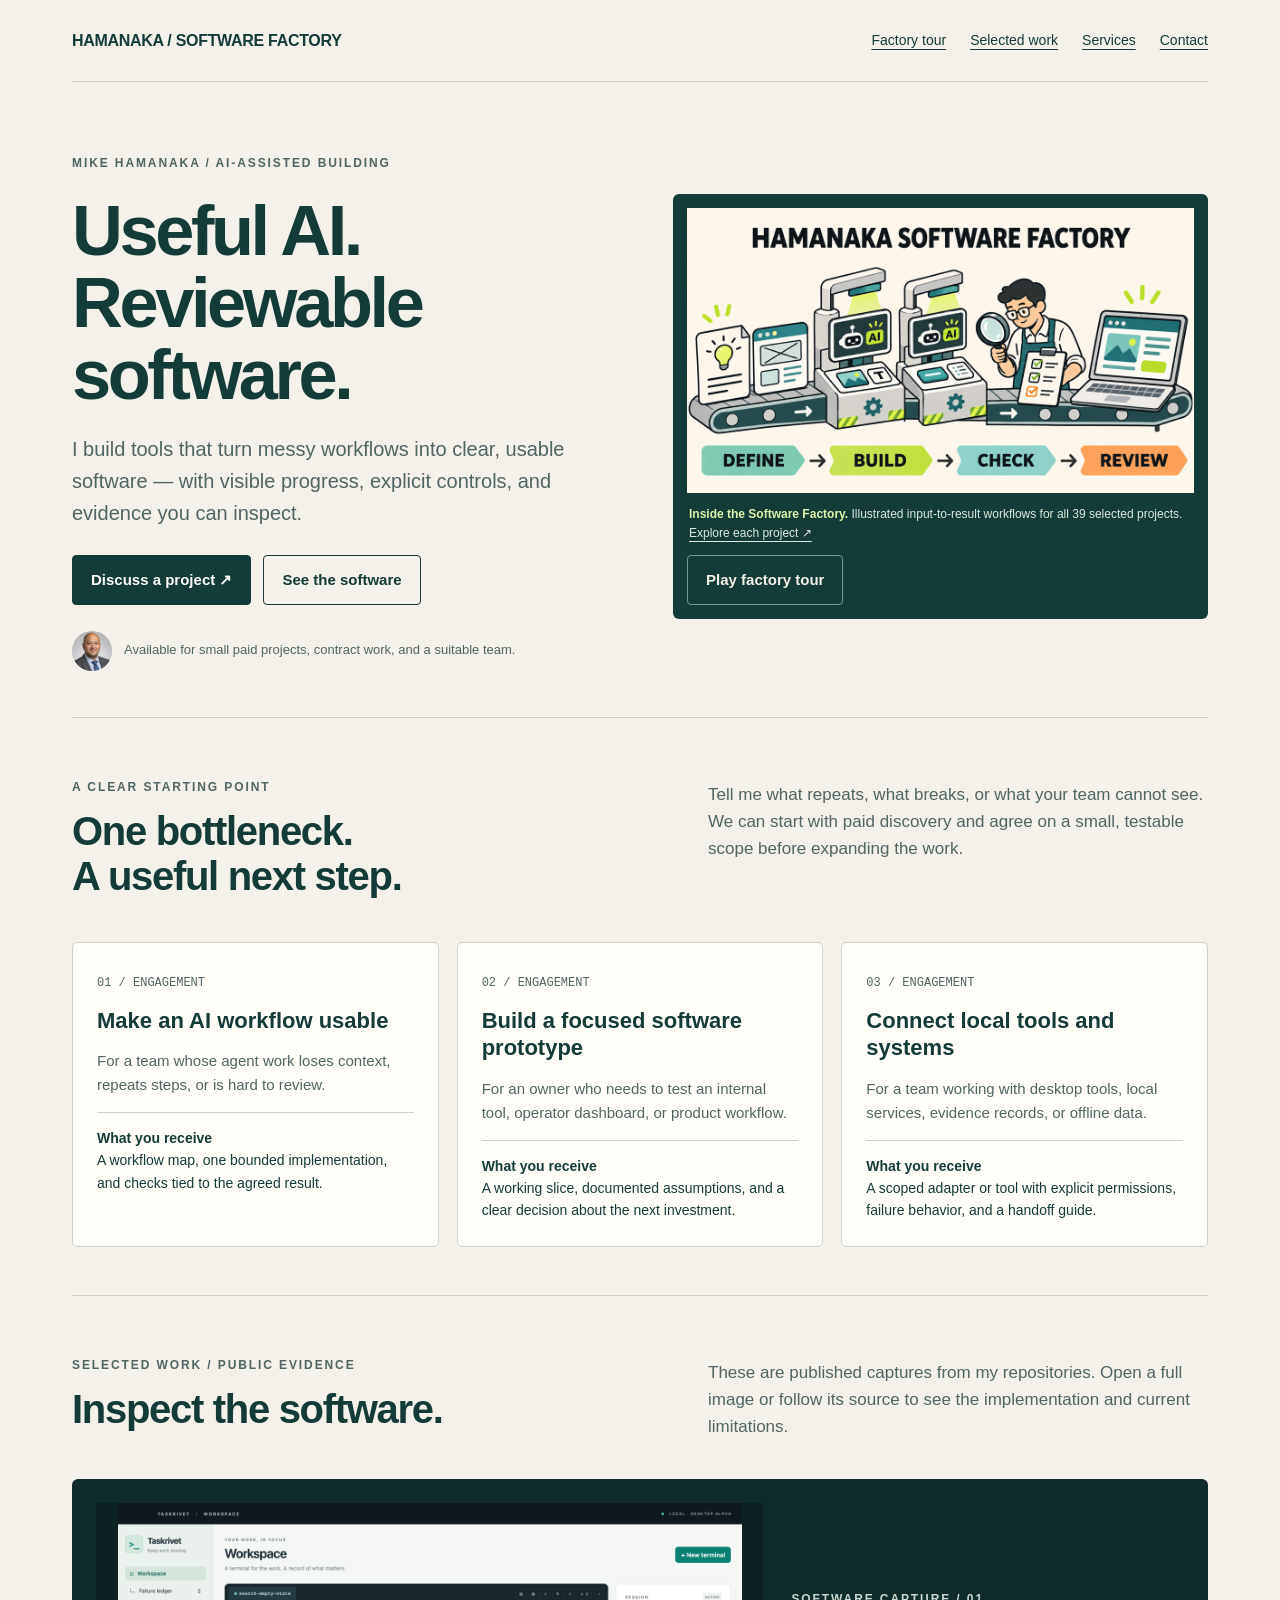
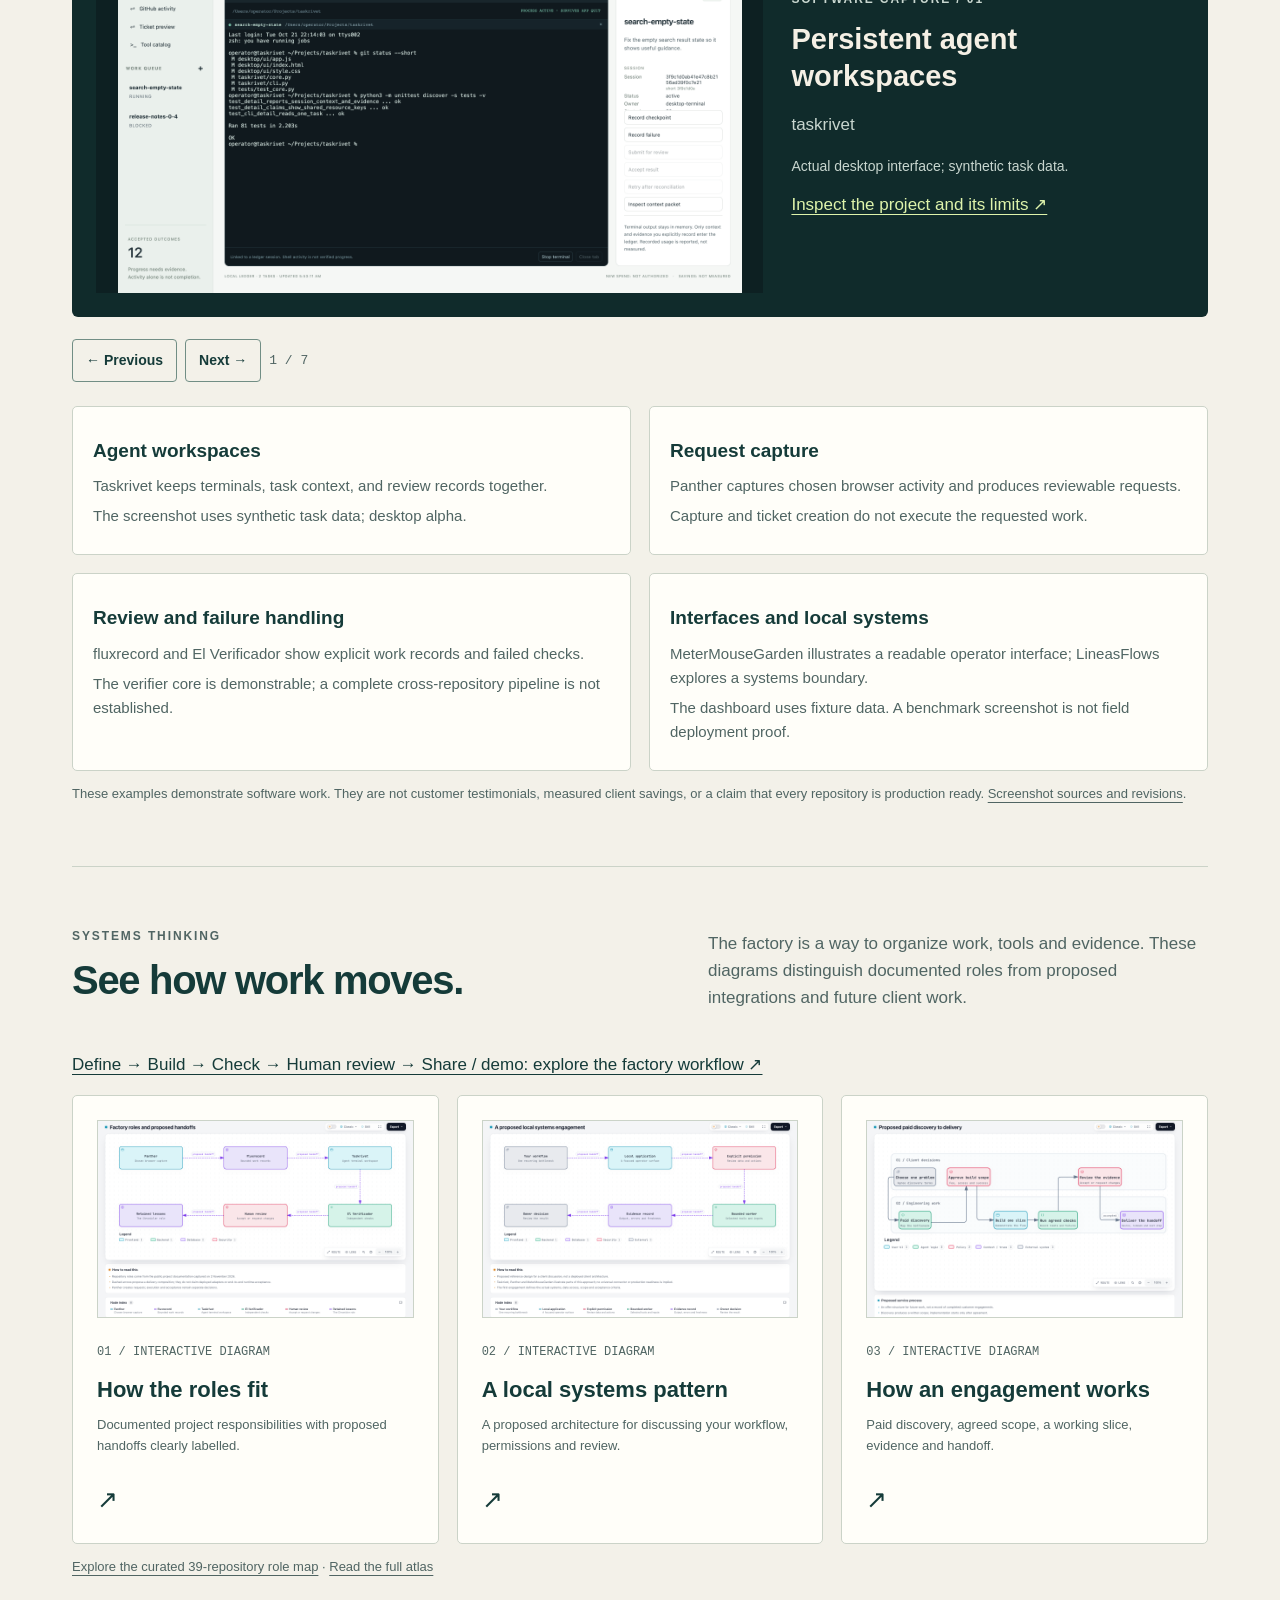
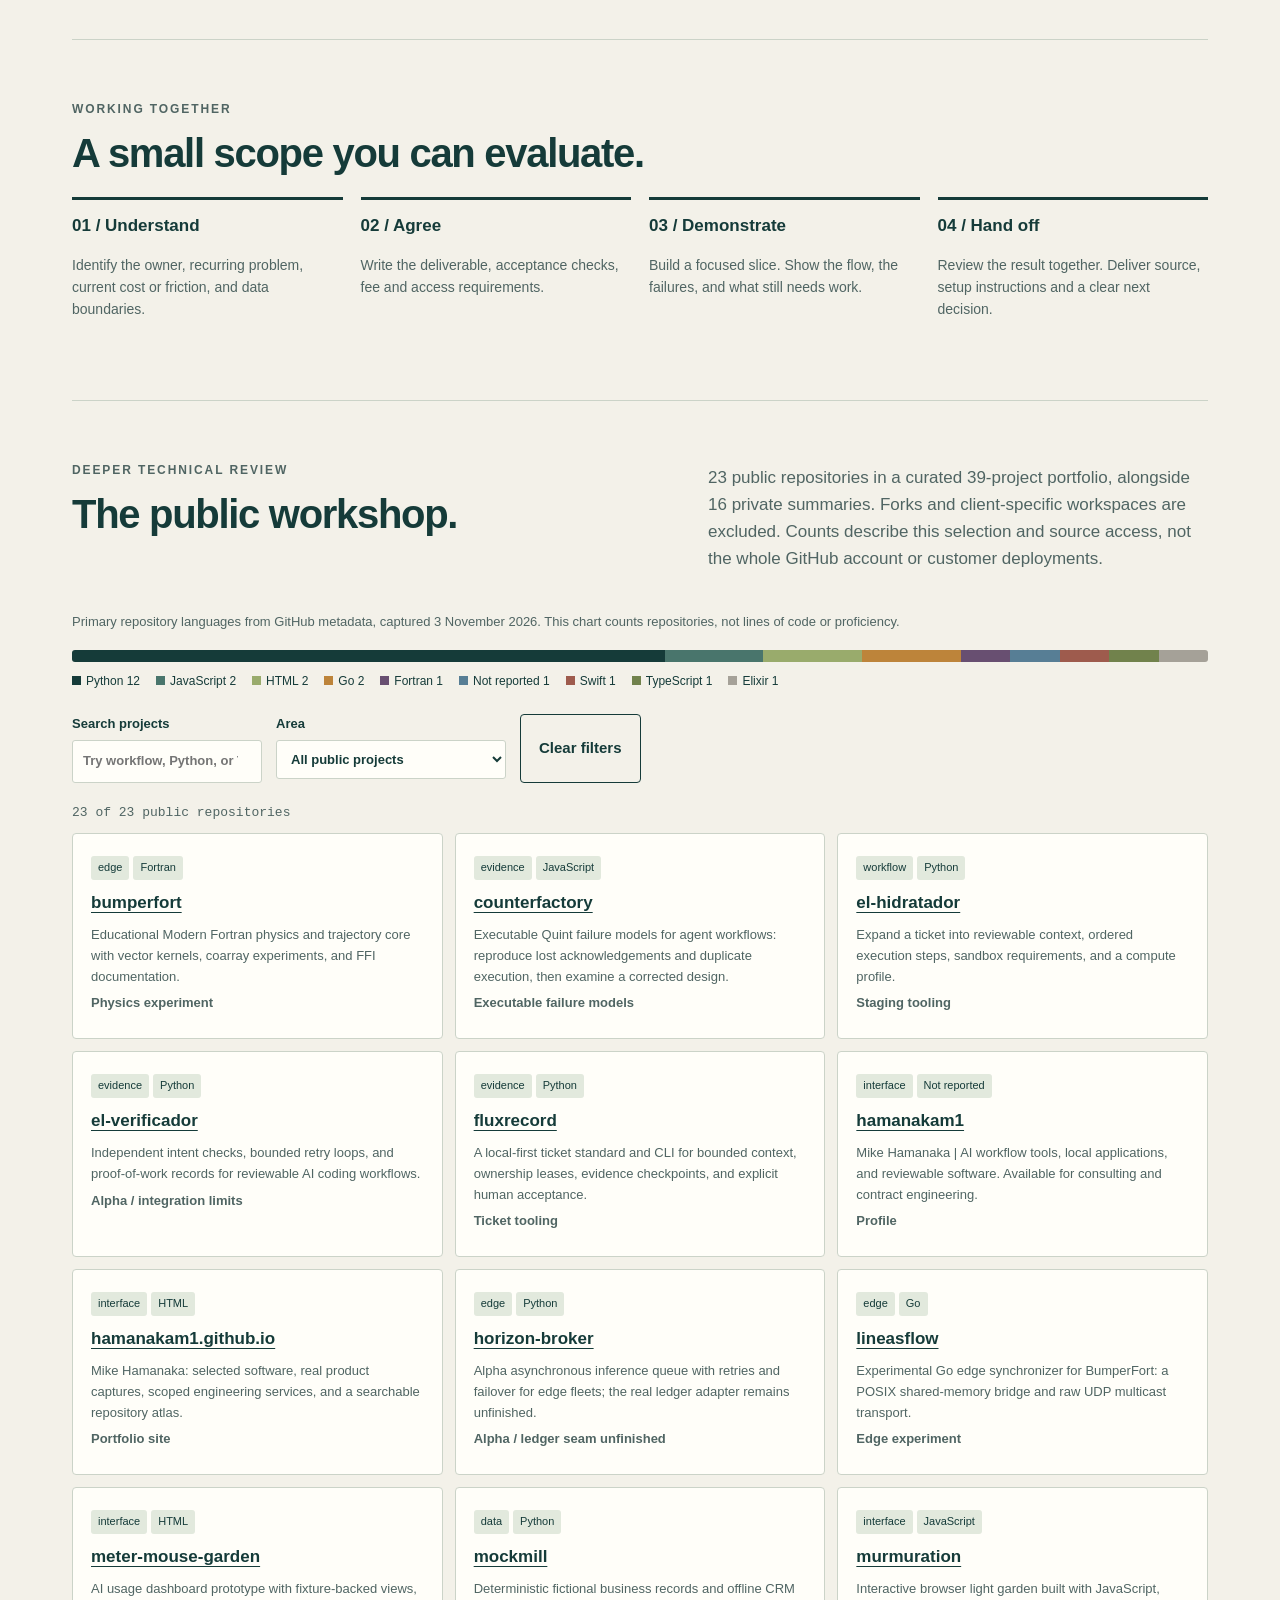
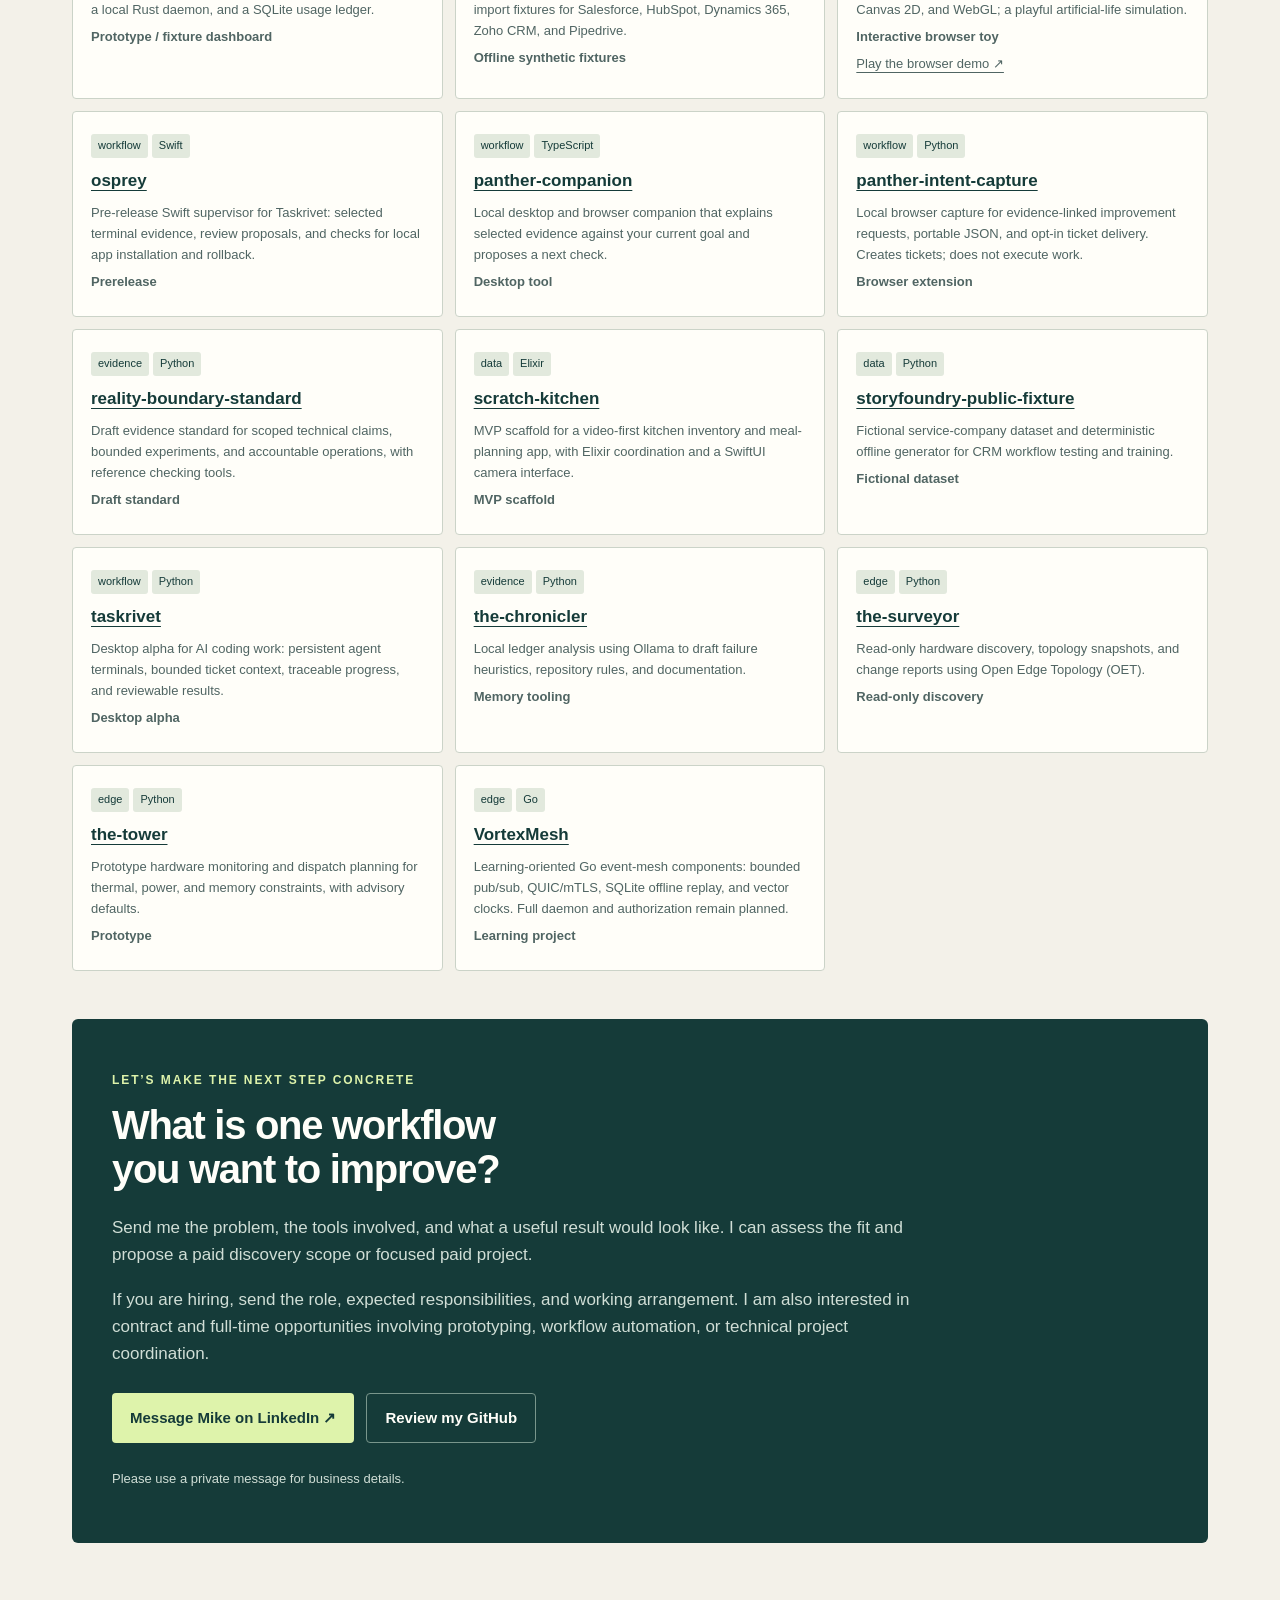
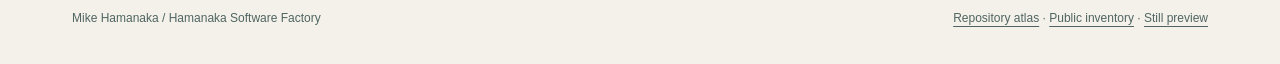
==== commit 6d2e54f8: "Add 39 animated project flows and repair GitHub image delivery" ====
--- a/index.html
+++ b/index.html
@@ -1,9 +1,9 @@
-<!doctype html><html lang="en"><head><meta charset="utf-8"><meta name="viewport" content="width=device-width,initial-scale=1"><meta name="color-scheme" content="light"><title>Mike Hamanaka — AI workflows &amp; software engineering</title><meta name="description" content="Mike Hamanaka builds AI workflow tools, local applications and reviewable software. Explore actual software captures and discuss a focused engineering project."><link rel="canonical" href="https://hamanakam1.github.io/"><meta property="og:url" content="https://hamanakam1.github.io/"><meta property="og:title" content="Mike Hamanaka — AI workflows &amp; software engineering"><meta property="og:description" content="Useful AI workflows, developer tools and local software. Explore actual software captures and discuss a focused engineering engagement."><meta property="og:image" content="https://hamanakam1.github.io/assets/factory-tour-still.png"><link rel="stylesheet" href="assets/work.css"></head><body>
-<a class="skip" href="#main">Skip to content</a><div class="wrap"><header class="top"><a class="brand" href="index.html">HAMANAKA / SOFTWARE FACTORY</a><nav aria-label="Main"><a href="#selected-work">Selected work</a><a href="#services">Services</a><a href="#contact">Contact</a></nav></header>
-<main id="main"><section class="hero"><div><p class="kicker">MIKE HAMANAKA / SOFTWARE ENGINEERING</p><h1>Useful AI.<br>Reviewable<br>software.</h1><p class="lead">I build tools that turn messy workflows into clear, usable software — with visible progress, explicit controls, and evidence you can inspect.</p><div class="actions"><a class="button" href="#contact">Discuss a project ↗</a><a class="button secondary" href="#selected-work">See the software</a></div><div class="signal"><img src="assets/mike-hamanaka-suit.jpg" alt="Mike Hamanaka" width="40" height="40"><span>Available for consulting, contract engineering, and the right team.</span></div></div><figure class="hero-media"><img id="work-reel" src="assets/factory-tour-still.png" data-still="assets/factory-tour-still.png" data-animation="assets/factory-tour.gif" width="1280" height="820" alt="Collage of Taskrivet, Murmuration and MeterMouseGarden; seven real software captures in the reel"><figcaption><p><strong>Built software, shown directly.</strong> Seven published captures. Demo and fixture data are labelled.</p><button hidden id="reel-toggle" class="button secondary" aria-controls="work-reel" aria-pressed="false" type="button">Play screenshot reel</button></figcaption></figure></section>
+<!doctype html><html lang="en"><head><meta charset="utf-8"><meta name="viewport" content="width=device-width,initial-scale=1"><meta name="color-scheme" content="light"><title>Mike Hamanaka — AI-assisted prototypes &amp; workflow tools</title><meta name="description" content="Mike Hamanaka builds AI workflow tools, local applications and reviewable software. Explore actual software captures and discuss a focused prototype project."><link rel="canonical" href="https://hamanakam1.github.io/"><meta property="og:url" content="https://hamanakam1.github.io/"><meta property="og:title" content="Mike Hamanaka — AI-assisted prototypes &amp; workflow tools"><meta property="og:description" content="Useful AI workflows, developer tools and local software. Explore actual software captures and discuss a focused paid project."><meta property="og:image" content="https://hamanakam1.github.io/assets/factory-process-v3-still.png"><link rel="stylesheet" href="assets/work.css"></head><body>
+<a class="skip" href="#main">Skip to content</a><div class="wrap"><header class="top"><a class="brand" href="index.html">HAMANAKA / SOFTWARE FACTORY</a><nav aria-label="Main"><a href="factory.html">Factory tour</a><a href="#selected-work">Selected work</a><a href="#services">Services</a><a href="#contact">Contact</a></nav></header>
+<main id="main"><section class="hero"><div><p class="kicker">MIKE HAMANAKA / AI-ASSISTED BUILDING</p><h1>Useful AI.<br>Reviewable<br>software.</h1><p class="lead">I build tools that turn messy workflows into clear, usable software — with visible progress, explicit controls, and evidence you can inspect.</p><div class="actions"><a class="button" href="#contact">Discuss a project ↗</a><a class="button secondary" href="#selected-work">See the software</a></div><div class="signal"><img src="assets/mike-hamanaka-suit.jpg" alt="Mike Hamanaka" width="40" height="40"><span>Available for small paid projects, contract work, and a suitable team.</span></div></div><figure class="hero-media"><img id="work-reel" src="assets/factory-process-v3-still.png" data-still="assets/factory-process-v3-still.png" data-animation="assets/factory-process-v3.gif" width="1120" height="630" alt="Illustrated Software Factory: ideas move through AI-assisted building, checks and human review"><figcaption><p><strong>Inside the Software Factory.</strong> Illustrated input-to-result workflows for all 39 selected projects. <a href="factory.html">Explore each project ↗</a></p><button hidden id="reel-toggle" class="button secondary" aria-controls="work-reel" aria-pressed="false" type="button">Play factory tour</button></figcaption></figure></section>
 <section id="services" class="rule"><div class="intro"><div><p class="kicker">A CLEAR STARTING POINT</p><h2>One bottleneck.<br>A useful next step.</h2></div><p>Tell me what repeats, what breaks, or what your team cannot see. We can start with paid discovery and agree on a small, testable scope before expanding the work.</p></div><div class="grid"><article class="card"><span class="number">01 / ENGAGEMENT</span><h3>Make an AI workflow usable</h3><p>For a team whose agent work loses context, repeats steps, or is hard to review.</p><div class="deliverable"><strong>What you receive</strong><br>A workflow map, one bounded implementation, and checks tied to the agreed result.</div></article><article class="card"><span class="number">02 / ENGAGEMENT</span><h3>Build a focused software prototype</h3><p>For an owner who needs to test an internal tool, operator dashboard, or product workflow.</p><div class="deliverable"><strong>What you receive</strong><br>A working slice, documented assumptions, and a clear decision about the next investment.</div></article><article class="card"><span class="number">03 / ENGAGEMENT</span><h3>Connect local tools and systems</h3><p>For a team working with desktop tools, local services, evidence records, or offline data.</p><div class="deliverable"><strong>What you receive</strong><br>A scoped adapter or tool with explicit permissions, failure behavior, and a handoff guide.</div></article></div></section>
 <section id="selected-work" class="rule"><div class="intro"><div><p class="kicker">SELECTED WORK / PUBLIC EVIDENCE</p><h2>Inspect the software.</h2></div><p>These are published captures from my repositories. Open a full image or follow its source to see the implementation and current limitations.</p></div><div data-gallery tabindex="0" role="region" aria-label="Software screenshot gallery"><div data-slide><div class="gallery"><a class="screen-box" href="assets/work/taskrivet.png" aria-label="Open the full taskrivet screenshot"><img src="assets/work/taskrivet.png" alt="Persistent agent workspaces — Actual desktop interface; synthetic task data." loading="lazy" width="1200" height="750"></a><div><p class="kicker">SOFTWARE CAPTURE / 01</p><h3>Persistent agent workspaces</h3><p>taskrivet</p><p class="caption">Actual desktop interface; synthetic task data.</p><a href="https://github.com/hamanakam1/taskrivet/blob/2160f606256edbd38004b6c8693bca8c7497ca9b/README.md">Inspect the project and its limits ↗</a></div></div></div><div data-slide><div class="gallery"><a class="screen-box" href="assets/work/panther-intent-capture.png" aria-label="Open the full panther-intent-capture screenshot"><img src="assets/work/panther-intent-capture.png" alt="From browser friction to a reviewable request — Actual options page; synthetic capture." loading="lazy" width="1200" height="750"></a><div><p class="kicker">SOFTWARE CAPTURE / 02</p><h3>From browser friction to a reviewable request</h3><p>panther-intent-capture</p><p class="caption">Actual options page; synthetic capture.</p><a href="https://github.com/hamanakam1/panther-intent-capture/blob/72d10ade2b4e1b15887faef46624cc8cb5fd7c1a/README.md">Inspect the project and its limits ↗</a></div></div></div><div data-slide><div class="gallery"><a class="screen-box" href="assets/work/meter-mouse-garden.png" aria-label="Open the full meter-mouse-garden screenshot"><img src="assets/work/meter-mouse-garden.png" alt="Make AI usage visible — Static dashboard prototype; fixture data." loading="lazy" width="1200" height="750"></a><div><p class="kicker">SOFTWARE CAPTURE / 03</p><h3>Make AI usage visible</h3><p>meter-mouse-garden</p><p class="caption">Static dashboard prototype; fixture data.</p><a href="https://github.com/hamanakam1/meter-mouse-garden/blob/fbb5334a73f45bbb16a62a9f5995efa012bcd62e/README.md">Inspect the project and its limits ↗</a></div></div></div><div data-slide><div class="gallery"><a class="screen-box" href="assets/work/el-verificador.png" aria-label="Open the full el-verificador screenshot"><img src="assets/work/el-verificador.png" alt="Make failed checks actionable — Actual CLI demo output; not a client engagement." loading="lazy" width="1200" height="750"></a><div><p class="kicker">SOFTWARE CAPTURE / 04</p><h3>Make failed checks actionable</h3><p>el-verificador</p><p class="caption">Actual CLI demo output; not a client engagement.</p><a href="https://github.com/hamanakam1/el-verificador/blob/4a4b3d54fcce529b2f56db4d2fd613d9752c3df9/README.md">Inspect the project and its limits ↗</a></div></div></div><div data-slide><div class="gallery"><a class="screen-box" href="assets/work/fluxrecord.png" aria-label="Open the full fluxrecord screenshot"><img src="assets/work/fluxrecord.png" alt="Keep work and decisions traceable — Actual CLI demonstration; synthetic task." loading="lazy" width="1200" height="750"></a><div><p class="kicker">SOFTWARE CAPTURE / 05</p><h3>Keep work and decisions traceable</h3><p>fluxrecord</p><p class="caption">Actual CLI demonstration; synthetic task.</p><a href="https://github.com/hamanakam1/fluxrecord/blob/0478e6a1a3ee775fc35cae72ab96edae65cacca3/README.md">Inspect the project and its limits ↗</a></div></div></div><div data-slide><div class="gallery"><a class="screen-box" href="assets/work/lineasflow.png" aria-label="Open the full lineasflow screenshot"><img src="assets/work/lineasflow.png" alt="Inspect an edge systems experiment — Published test/benchmark capture; not fleet deployment evidence." loading="lazy" width="1200" height="750"></a><div><p class="kicker">SOFTWARE CAPTURE / 06</p><h3>Inspect an edge systems experiment</h3><p>lineasflow</p><p class="caption">Published test/benchmark capture; not fleet deployment evidence.</p><a href="https://github.com/hamanakam1/lineasflow/blob/1a4cab63e206e160df0dcbdcfe1bdd56a107dad7/README.md">Inspect the project and its limits ↗</a></div></div></div><div data-slide><div class="gallery"><a class="screen-box" href="assets/work/murmuration.png" aria-label="Open the full murmuration screenshot"><img src="assets/work/murmuration.png" alt="A living light garden in the browser — Published browser toy preview; artificial-life simulation." loading="lazy" width="1200" height="750"></a><div><p class="kicker">SOFTWARE CAPTURE / 07</p><h3>A living light garden in the browser</h3><p>murmuration</p><p class="caption">Published browser toy preview; artificial-life simulation.</p><a href="https://github.com/hamanakam1/murmuration/blob/25bc42e72a0a4c63ef5e7b280c5d3a0c8a5c9264/README.md">Inspect the project and its limits ↗</a></div></div></div><div class="controls"><button id="gallery-prev" type="button" class="button secondary" aria-label="Previous software screenshot">← Previous</button><button id="gallery-next" type="button" class="button secondary" aria-label="Next software screenshot">Next →</button><span id="slide-count" class="counter" role="status" aria-live="polite">1 / 7</span></div></div><noscript><p>All seven captures are visible below. Open any image for the full size.</p></noscript><div class="proof-grid"><article class="card"><h3>Agent workspaces</h3><p>Taskrivet keeps terminals, task context, and review records together.</p><p class="note">The screenshot uses synthetic task data; desktop alpha.</p></article><article class="card"><h3>Request capture</h3><p>Panther captures chosen browser activity and produces reviewable requests.</p><p class="note">Capture and ticket creation do not execute the requested work.</p></article><article class="card"><h3>Review and failure handling</h3><p>fluxrecord and El Verificador show explicit work records and failed checks.</p><p class="note">The verifier core is demonstrable; a complete cross-repository pipeline is not established.</p></article><article class="card"><h3>Interfaces and local systems</h3><p>MeterMouseGarden illustrates a readable operator interface; LineasFlows explores a systems boundary.</p><p class="note">The dashboard uses fixture data. A benchmark screenshot is not field deployment proof.</p></article></div><p class="note">These examples demonstrate software work. They are not customer testimonials, measured client savings, or a claim that every repository is production ready. <a href="assets/work/sources.json">Screenshot sources and revisions</a>.</p></section>
-<section class="rule" id="systems"><div class="intro"><div><p class="kicker">SYSTEMS THINKING</p><h2>See the connections.</h2></div><p>The factory is a way to organize work, tools and evidence. These diagrams distinguish documented roles from proposed integrations and future client work.</p></div><div class="diagram-grid"><a class="card" href="diagrams/factory-roles.html"><img class="diagram-preview" src="assets/work/factory-roles-preview.png" width="1440" height="900" alt="Preview of the factory roles interactive diagram" loading="lazy"><span class="number">01 / INTERACTIVE DIAGRAM</span><h3>How the roles fit</h3><small>Documented project responsibilities with proposed handoffs clearly labelled.</small><span class="arrow" aria-hidden="true">↗</span></a><a class="card" href="diagrams/local-systems.html"><img class="diagram-preview" src="assets/work/local-systems-preview.png" width="1440" height="900" alt="Preview of the local systems interactive diagram" loading="lazy"><span class="number">02 / INTERACTIVE DIAGRAM</span><h3>A local systems pattern</h3><small>A proposed architecture for discussing your workflow, permissions and review.</small><span class="arrow" aria-hidden="true">↗</span></a><a class="card" href="diagrams/client-engagement.html"><img class="diagram-preview" src="assets/work/client-engagement-preview.png" width="1440" height="900" alt="Preview of the client engagement interactive diagram" loading="lazy"><span class="number">03 / INTERACTIVE DIAGRAM</span><h3>How an engagement works</h3><small>Paid discovery, agreed scope, a working slice, evidence and handoff.</small><span class="arrow" aria-hidden="true">↗</span></a></div><p class="note"><a href="ecosystem.html">Explore the complete 43-repository role map</a> · <a href="atlas.html">Read the full atlas</a></p></section>
+<section class="rule" id="systems"><div class="intro"><div><p class="kicker">SYSTEMS THINKING</p><h2>See how work moves.</h2></div><p>The factory is a way to organize work, tools and evidence. These diagrams distinguish documented roles from proposed integrations and future client work.</p></div><p><a href="diagrams/factory-flow.html">Define → Build → Check → Human review → Share / demo: explore the factory workflow ↗</a></p><div class="diagram-grid"><a class="card" href="diagrams/factory-roles.html"><img class="diagram-preview" src="assets/work/factory-roles-preview.png" width="1440" height="900" alt="Preview of the factory roles interactive diagram" loading="lazy"><span class="number">01 / INTERACTIVE DIAGRAM</span><h3>How the roles fit</h3><small>Documented project responsibilities with proposed handoffs clearly labelled.</small><span class="arrow" aria-hidden="true">↗</span></a><a class="card" href="diagrams/local-systems.html"><img class="diagram-preview" src="assets/work/local-systems-preview.png" width="1440" height="900" alt="Preview of the local systems interactive diagram" loading="lazy"><span class="number">02 / INTERACTIVE DIAGRAM</span><h3>A local systems pattern</h3><small>A proposed architecture for discussing your workflow, permissions and review.</small><span class="arrow" aria-hidden="true">↗</span></a><a class="card" href="diagrams/client-engagement.html"><img class="diagram-preview" src="assets/work/client-engagement-preview.png" width="1440" height="900" alt="Preview of the client engagement interactive diagram" loading="lazy"><span class="number">03 / INTERACTIVE DIAGRAM</span><h3>How an engagement works</h3><small>Paid discovery, agreed scope, a working slice, evidence and handoff.</small><span class="arrow" aria-hidden="true">↗</span></a></div><p class="note"><a href="ecosystem.html">Explore the curated 39-repository role map</a> · <a href="atlas.html">Read the full atlas</a></p></section>
 <section class="rule"><p class="kicker">WORKING TOGETHER</p><h2>A small scope you can evaluate.</h2><ol class="steps"><li><strong>01 / Understand</strong><p>Identify the owner, recurring problem, current cost or friction, and data boundaries.</p></li><li><strong>02 / Agree</strong><p>Write the deliverable, acceptance checks, fee and access requirements.</p></li><li><strong>03 / Demonstrate</strong><p>Build a focused slice. Show the flow, the failures, and what still needs work.</p></li><li><strong>04 / Hand off</strong><p>Review the result together. Deliver source, setup instructions and a clear next decision.</p></li></ol></section>
-<section class="rule" id="inventory"><div class="intro"><div><p class="kicker">DEEPER TECHNICAL REVIEW</p><h2>The public workshop.</h2></div><p>26 public repositories, including 3 attributed upstream forks. The complete owned inventory also includes 17 private repositories. Counts describe source access, not customer deployments.</p></div><p class="note">Primary repository languages from GitHub metadata, captured 2 November 2026. This chart counts repositories, not lines of code or proficiency.</p><div class="bar" role="img" aria-label="Primary language counts: Python 13, Not reported 3, JavaScript 2, HTML 2, Go 2, Fortran 1, Swift 1, TypeScript 1, Elixir 1"><span style="width:50.0000%;background:#153b39" title="Python: 13"></span><span style="width:11.5385%;background:#49756c" title="Not reported: 3"></span><span style="width:7.6923%;background:#99ab6c" title="JavaScript: 2"></span><span style="width:7.6923%;background:#bd843a" title="HTML: 2"></span><span style="width:7.6923%;background:#684f71" title="Go: 2"></span><span style="width:3.8462%;background:#577e95" title="Fortran: 1"></span><span style="width:3.8462%;background:#9e5b4d" title="Swift: 1"></span><span style="width:3.8462%;background:#71824c" title="TypeScript: 1"></span><span style="width:3.8462%;background:#a5a198" title="Elixir: 1"></span></div><div class="legend"><span><i style="background:#153b39"></i>Python 13</span><span><i style="background:#49756c"></i>Not reported 3</span><span><i style="background:#99ab6c"></i>JavaScript 2</span><span><i style="background:#bd843a"></i>HTML 2</span><span><i style="background:#684f71"></i>Go 2</span><span><i style="background:#577e95"></i>Fortran 1</span><span><i style="background:#9e5b4d"></i>Swift 1</span><span><i style="background:#71824c"></i>TypeScript 1</span><span><i style="background:#a5a198"></i>Elixir 1</span></div><div class="inventory-controls"><label>Search projects<input id="repo-search" type="search" placeholder="Try workflow, Python, or Taskrivet"></label><label>Area<select id="repo-filter"><option value="all">All public projects</option><option value="workflow">Workflows</option><option value="evidence">Evidence</option><option value="edge">Edge systems</option><option value="data">Data and product experiments</option><option value="interface">Interfaces and publishing</option><option value="fork">Upstream forks</option></select></label><button type="button" id="clear-search" class="button secondary">Clear filters</button></div><p id="repo-count" class="inventory-count" role="status" aria-live="polite">26 public repositories</p><p hidden id="no-results">No matching projects. Clear the filters to see the workshop again.</p><div class="repo-grid"><article class="repo" data-repo data-repo-name="archify" data-kind="fork"><span class="pill">fork</span><span class="pill">Not reported</span><h3><a href="https://github.com/hamanakam1/archify">archify</a></h3><p>Fork of tt-a1i/archify: agent-authored interactive diagrams for architecture, workflows, and exploration.</p><p><strong>Attributed upstream fork</strong></p><p class="note">Fork of <a href="https://github.com/tt-a1i/archify">tt-a1i/archify</a></p></article><article class="repo" data-repo data-repo-name="bumperfort" data-kind="edge"><span class="pill">edge</span><span class="pill">Fortran</span><h3><a href="https://github.com/hamanakam1/bumperfort">bumperfort</a></h3><p>Educational Modern Fortran physics and trajectory core with vector kernels, coarray experiments, and FFI documentation.</p><p><strong>Physics experiment</strong></p></article><article class="repo" data-repo data-repo-name="counterfactory" data-kind="evidence"><span class="pill">evidence</span><span class="pill">JavaScript</span><h3><a href="https://github.com/hamanakam1/counterfactory">counterfactory</a></h3><p>Executable Quint failure models for agent workflows: reproduce lost acknowledgements and duplicate execution, then examine a corrected design.</p><p><strong>Executable failure models</strong></p></article><article class="repo" data-repo data-repo-name="el-hidratador" data-kind="workflow"><span class="pill">workflow</span><span class="pill">Python</span><h3><a href="https://github.com/hamanakam1/el-hidratador">el-hidratador</a></h3><p>Expand a ticket into reviewable context, ordered execution steps, sandbox requirements, and a compute profile.</p><p><strong>Staging tooling</strong></p></article><article class="repo" data-repo data-repo-name="el-verificador" data-kind="evidence"><span class="pill">evidence</span><span class="pill">Python</span><h3><a href="https://github.com/hamanakam1/el-verificador">el-verificador</a></h3><p>Independent intent checks, bounded retry loops, and proof-of-work records for reviewable AI coding workflows.</p><p><strong>Alpha / integration limits</strong></p></article><article class="repo" data-repo data-repo-name="fluxrecord" data-kind="evidence"><span class="pill">evidence</span><span class="pill">Python</span><h3><a href="https://github.com/hamanakam1/fluxrecord">fluxrecord</a></h3><p>A local-first ticket standard and CLI for bounded context, ownership leases, evidence checkpoints, and explicit human acceptance.</p><p><strong>Ticket tooling</strong></p></article><article class="repo" data-repo data-repo-name="hamanakam1" data-kind="interface"><span class="pill">interface</span><span class="pill">Not reported</span><h3><a href="https://github.com/hamanakam1/hamanakam1">hamanakam1</a></h3><p>Hamanaka Software Factory — Mike Hamanaka&#x27;s local-first AI tools, evidence systems, and edge experiments.</p><p><strong>Profile</strong></p></article><article class="repo" data-repo data-repo-name="hamanakam1.github.io" data-kind="interface"><span class="pill">interface</span><span class="pill">HTML</span><h3><a href="https://github.com/hamanakam1/hamanakam1.github.io">hamanakam1.github.io</a></h3><p>Local-first AI tools and project guides by Mike Hamanaka — public repositories, documentation, and reviewable workflows.</p><p><strong>Portfolio site</strong></p></article><article class="repo" data-repo data-repo-name="horizon-broker" data-kind="edge"><span class="pill">edge</span><span class="pill">Python</span><h3><a href="https://github.com/hamanakam1/horizon-broker">horizon-broker</a></h3><p>Alpha asynchronous inference queue with retries and failover for edge fleets; the real ledger adapter remains unfinished.</p><p><strong>Alpha / ledger seam unfinished</strong></p></article><article class="repo" data-repo data-repo-name="lineasflow" data-kind="edge"><span class="pill">edge</span><span class="pill">Go</span><h3><a href="https://github.com/hamanakam1/lineasflow">lineasflow</a></h3><p>Experimental Go edge synchronizer for BumperFort: a POSIX shared-memory bridge and raw UDP multicast transport.</p><p><strong>Edge experiment</strong></p></article><article class="repo" data-repo data-repo-name="meter-mouse-garden" data-kind="interface"><span class="pill">interface</span><span class="pill">HTML</span><h3><a href="https://github.com/hamanakam1/meter-mouse-garden">meter-mouse-garden</a></h3><p>AI usage dashboard prototype with fixture-backed views, a local Rust daemon, and a SQLite usage ledger.</p><p><strong>Prototype / fixture dashboard</strong></p></article><article class="repo" data-repo data-repo-name="mockmill" data-kind="data"><span class="pill">data</span><span class="pill">Python</span><h3><a href="https://github.com/hamanakam1/mockmill">mockmill</a></h3><p>Deterministic fictional business records and offline CRM import fixtures for Salesforce, HubSpot, Dynamics 365, Zoho CRM, and Pipedrive.</p><p><strong>Offline synthetic fixtures</strong></p></article><article class="repo" data-repo data-repo-name="murmuration" data-kind="interface"><span class="pill">interface</span><span class="pill">JavaScript</span><h3><a href="https://github.com/hamanakam1/murmuration">murmuration</a></h3><p>Interactive browser light garden built with JavaScript, Canvas 2D, and WebGL; a playful artificial-life simulation.</p><p><strong>Interactive browser toy</strong></p><p><a href="https://hamanakam1.github.io/murmuration/">Play the browser demo ↗</a></p></article><article class="repo" data-repo data-repo-name="node-pty" data-kind="fork"><span class="pill">fork</span><span class="pill">Not reported</span><h3><a href="https://github.com/hamanakam1/node-pty">node-pty</a></h3><p>Fork of microsoft/node-pty: pseudoterminal bindings for Node.js on Linux, macOS, and Windows.</p><p><strong>Attributed upstream fork</strong></p><p class="note">Fork of <a href="https://github.com/microsoft/node-pty">microsoft/node-pty</a></p></article><article class="repo" data-repo data-repo-name="osprey" data-kind="workflow"><span class="pill">workflow</span><span class="pill">Swift</span><h3><a href="https://github.com/hamanakam1/osprey">osprey</a></h3><p>Pre-release Swift supervisor for Taskrivet: selected terminal evidence, review proposals, and checks for local app installation and rollback.</p><p><strong>Prerelease</strong></p></article><article class="repo" data-repo data-repo-name="panther-companion" data-kind="workflow"><span class="pill">workflow</span><span class="pill">TypeScript</span><h3><a href="https://github.com/hamanakam1/panther-companion">panther-companion</a></h3><p>Local desktop and browser companion that explains selected evidence against your current goal and proposes a next check.</p><p><strong>Desktop tool</strong></p></article><article class="repo" data-repo data-repo-name="panther-intent-capture" data-kind="workflow"><span class="pill">workflow</span><span class="pill">Python</span><h3><a href="https://github.com/hamanakam1/panther-intent-capture">panther-intent-capture</a></h3><p>Local browser capture for evidence-linked improvement requests, portable JSON, and opt-in ticket delivery. Creates tickets; does not execute work.</p><p><strong>Browser extension</strong></p></article><article class="repo" data-repo data-repo-name="reality-boundary-standard" data-kind="evidence"><span class="pill">evidence</span><span class="pill">Python</span><h3><a href="https://github.com/hamanakam1/reality-boundary-standard">reality-boundary-standard</a></h3><p>Draft evidence standard for scoped technical claims, bounded experiments, and accountable operations, with reference checking tools.</p><p><strong>Draft standard</strong></p></article><article class="repo" data-repo data-repo-name="scratch-kitchen" data-kind="data"><span class="pill">data</span><span class="pill">Elixir</span><h3><a href="https://github.com/hamanakam1/scratch-kitchen">scratch-kitchen</a></h3><p>MVP scaffold for a video-first kitchen inventory and meal-planning app, with Elixir coordination and a SwiftUI camera interface.</p><p><strong>MVP scaffold</strong></p></article><article class="repo" data-repo data-repo-name="storyfoundry-public-fixture" data-kind="data"><span class="pill">data</span><span class="pill">Python</span><h3><a href="https://github.com/hamanakam1/storyfoundry-public-fixture">storyfoundry-public-fixture</a></h3><p>Fictional service-company dataset and deterministic offline generator for CRM workflow testing and training.</p><p><strong>Fictional dataset</strong></p></article><article class="repo" data-repo data-repo-name="taskrivet" data-kind="workflow"><span class="pill">workflow</span><span class="pill">Python</span><h3><a href="https://github.com/hamanakam1/taskrivet">taskrivet</a></h3><p>Desktop alpha for AI coding work: persistent agent terminals, bounded ticket context, traceable progress, and reviewable results.</p><p><strong>Desktop alpha</strong></p></article><article class="repo" data-repo data-repo-name="the-chronicler" data-kind="evidence"><span class="pill">evidence</span><span class="pill">Python</span><h3><a href="https://github.com/hamanakam1/the-chronicler">the-chronicler</a></h3><p>Local ledger analysis using Ollama to draft failure heuristics, repository rules, and documentation.</p><p><strong>Memory tooling</strong></p></article><article class="repo" data-repo data-repo-name="the-surveyor" data-kind="edge"><span class="pill">edge</span><span class="pill">Python</span><h3><a href="https://github.com/hamanakam1/the-surveyor">the-surveyor</a></h3><p>Read-only hardware discovery, topology snapshots, and change reports using Open Edge Topology (OET).</p><p><strong>Read-only discovery</strong></p></article><article class="repo" data-repo data-repo-name="the-tower" data-kind="edge"><span class="pill">edge</span><span class="pill">Python</span><h3><a href="https://github.com/hamanakam1/the-tower">the-tower</a></h3><p>Prototype hardware monitoring and dispatch planning for thermal, power, and memory constraints, with advisory defaults.</p><p><strong>Prototype</strong></p></article><article class="repo" data-repo data-repo-name="VortexMesh" data-kind="edge"><span class="pill">edge</span><span class="pill">Go</span><h3><a href="https://github.com/hamanakam1/VortexMesh">VortexMesh</a></h3><p>Learning-oriented Go event-mesh components: bounded pub/sub, QUIC/mTLS, SQLite offline replay, and vector clocks. Full daemon and authorization remain planned.</p><p><strong>Learning project</strong></p></article><article class="repo" data-repo data-repo-name="wad-sbx-workshop" data-kind="fork"><span class="pill">fork</span><span class="pill">Python</span><h3><a href="https://github.com/hamanakam1/wad-sbx-workshop">wad-sbx-workshop</a></h3><p>Fork of shelajev/wad-sbx-workshop with a Docker Sandboxes field guide, evidence-backed how-to guides, and host-side connectors.</p><p><strong>Attributed upstream fork</strong></p><p class="note">Fork of <a href="https://github.com/shelajev/wad-sbx-workshop">shelajev/wad-sbx-workshop</a></p></article></div></section>
-<section class="contact" id="contact"><p class="kicker" style="color:#def3ab">LET’S MAKE THE NEXT STEP CONCRETE</p><h2>What is one workflow<br>you want to improve?</h2><p>Send me the problem, the tools involved, and what a useful result would look like. I can assess the fit and propose a paid discovery scope or focused engineering engagement.</p><p>If you are hiring, send the role, expected responsibilities, and working arrangement. I am also interested in contract and full-time software engineering opportunities.</p><div class="actions"><a class="button" href="https://www.linkedin.com/in/hamanaka/">Message Mike on LinkedIn ↗</a><a class="button secondary" href="https://github.com/hamanakam1">Review my GitHub</a></div><p class="note" style="color:#d0ded6">Please use a private message for business details.</p></section></main></div><footer><div class="wrap"><span>Mike Hamanaka / Hamanaka Software Factory</span><span><a href="atlas.html">Repository atlas</a> · <a href="assets/work/public-repositories.json">Public inventory</a> · <a href="assets/factory-tour-still.png">Still preview</a></span></div></footer><script src="assets/work.js" defer></script></body></html>
+<section class="rule" id="inventory"><div class="intro"><div><p class="kicker">DEEPER TECHNICAL REVIEW</p><h2>The public workshop.</h2></div><p>23 public repositories in a curated 39-project portfolio, alongside 16 private summaries. Forks and client-specific workspaces are excluded. Counts describe this selection and source access, not the whole GitHub account or customer deployments.</p></div><p class="note">Primary repository languages from GitHub metadata, captured 3 November 2026. This chart counts repositories, not lines of code or proficiency.</p><div class="bar" role="img" aria-label="Primary language counts: Python 12, JavaScript 2, HTML 2, Go 2, Fortran 1, Not reported 1, Swift 1, TypeScript 1, Elixir 1"><span style="width:52.1739%;background:#153b39" title="Python: 12"></span><span style="width:8.6957%;background:#49756c" title="JavaScript: 2"></span><span style="width:8.6957%;background:#99ab6c" title="HTML: 2"></span><span style="width:8.6957%;background:#bd843a" title="Go: 2"></span><span style="width:4.3478%;background:#684f71" title="Fortran: 1"></span><span style="width:4.3478%;background:#577e95" title="Not reported: 1"></span><span style="width:4.3478%;background:#9e5b4d" title="Swift: 1"></span><span style="width:4.3478%;background:#71824c" title="TypeScript: 1"></span><span style="width:4.3478%;background:#a5a198" title="Elixir: 1"></span></div><div class="legend"><span><i style="background:#153b39"></i>Python 12</span><span><i style="background:#49756c"></i>JavaScript 2</span><span><i style="background:#99ab6c"></i>HTML 2</span><span><i style="background:#bd843a"></i>Go 2</span><span><i style="background:#684f71"></i>Fortran 1</span><span><i style="background:#577e95"></i>Not reported 1</span><span><i style="background:#9e5b4d"></i>Swift 1</span><span><i style="background:#71824c"></i>TypeScript 1</span><span><i style="background:#a5a198"></i>Elixir 1</span></div><div class="inventory-controls"><label>Search projects<input id="repo-search" type="search" placeholder="Try workflow, Python, or Taskrivet"></label><label>Area<select id="repo-filter"><option value="all">All public projects</option><option value="workflow">Workflows</option><option value="evidence">Evidence</option><option value="edge">Edge systems</option><option value="data">Data and product experiments</option><option value="interface">Interfaces and publishing</option></select></label><button type="button" id="clear-search" class="button secondary">Clear filters</button></div><p id="repo-count" class="inventory-count" role="status" aria-live="polite">23 public repositories</p><p hidden id="no-results">No matching projects. Clear the filters to see the workshop again.</p><div class="repo-grid"><article class="repo" data-repo data-repo-name="bumperfort" data-kind="edge"><span class="pill">edge</span><span class="pill">Fortran</span><h3><a href="https://github.com/hamanakam1/bumperfort">bumperfort</a></h3><p>Educational Modern Fortran physics and trajectory core with vector kernels, coarray experiments, and FFI documentation.</p><p><strong>Physics experiment</strong></p></article><article class="repo" data-repo data-repo-name="counterfactory" data-kind="evidence"><span class="pill">evidence</span><span class="pill">JavaScript</span><h3><a href="https://github.com/hamanakam1/counterfactory">counterfactory</a></h3><p>Executable Quint failure models for agent workflows: reproduce lost acknowledgements and duplicate execution, then examine a corrected design.</p><p><strong>Executable failure models</strong></p></article><article class="repo" data-repo data-repo-name="el-hidratador" data-kind="workflow"><span class="pill">workflow</span><span class="pill">Python</span><h3><a href="https://github.com/hamanakam1/el-hidratador">el-hidratador</a></h3><p>Expand a ticket into reviewable context, ordered execution steps, sandbox requirements, and a compute profile.</p><p><strong>Staging tooling</strong></p></article><article class="repo" data-repo data-repo-name="el-verificador" data-kind="evidence"><span class="pill">evidence</span><span class="pill">Python</span><h3><a href="https://github.com/hamanakam1/el-verificador">el-verificador</a></h3><p>Independent intent checks, bounded retry loops, and proof-of-work records for reviewable AI coding workflows.</p><p><strong>Alpha / integration limits</strong></p></article><article class="repo" data-repo data-repo-name="fluxrecord" data-kind="evidence"><span class="pill">evidence</span><span class="pill">Python</span><h3><a href="https://github.com/hamanakam1/fluxrecord">fluxrecord</a></h3><p>A local-first ticket standard and CLI for bounded context, ownership leases, evidence checkpoints, and explicit human acceptance.</p><p><strong>Ticket tooling</strong></p></article><article class="repo" data-repo data-repo-name="hamanakam1" data-kind="interface"><span class="pill">interface</span><span class="pill">Not reported</span><h3><a href="https://github.com/hamanakam1/hamanakam1">hamanakam1</a></h3><p>Mike Hamanaka | AI workflow tools, local applications, and reviewable software. Available for consulting and contract engineering.</p><p><strong>Profile</strong></p></article><article class="repo" data-repo data-repo-name="hamanakam1.github.io" data-kind="interface"><span class="pill">interface</span><span class="pill">HTML</span><h3><a href="https://github.com/hamanakam1/hamanakam1.github.io">hamanakam1.github.io</a></h3><p>Mike Hamanaka: selected software, real product captures, scoped engineering services, and a searchable repository atlas.</p><p><strong>Portfolio site</strong></p></article><article class="repo" data-repo data-repo-name="horizon-broker" data-kind="edge"><span class="pill">edge</span><span class="pill">Python</span><h3><a href="https://github.com/hamanakam1/horizon-broker">horizon-broker</a></h3><p>Alpha asynchronous inference queue with retries and failover for edge fleets; the real ledger adapter remains unfinished.</p><p><strong>Alpha / ledger seam unfinished</strong></p></article><article class="repo" data-repo data-repo-name="lineasflow" data-kind="edge"><span class="pill">edge</span><span class="pill">Go</span><h3><a href="https://github.com/hamanakam1/lineasflow">lineasflow</a></h3><p>Experimental Go edge synchronizer for BumperFort: a POSIX shared-memory bridge and raw UDP multicast transport.</p><p><strong>Edge experiment</strong></p></article><article class="repo" data-repo data-repo-name="meter-mouse-garden" data-kind="interface"><span class="pill">interface</span><span class="pill">HTML</span><h3><a href="https://github.com/hamanakam1/meter-mouse-garden">meter-mouse-garden</a></h3><p>AI usage dashboard prototype with fixture-backed views, a local Rust daemon, and a SQLite usage ledger.</p><p><strong>Prototype / fixture dashboard</strong></p></article><article class="repo" data-repo data-repo-name="mockmill" data-kind="data"><span class="pill">data</span><span class="pill">Python</span><h3><a href="https://github.com/hamanakam1/mockmill">mockmill</a></h3><p>Deterministic fictional business records and offline CRM import fixtures for Salesforce, HubSpot, Dynamics 365, Zoho CRM, and Pipedrive.</p><p><strong>Offline synthetic fixtures</strong></p></article><article class="repo" data-repo data-repo-name="murmuration" data-kind="interface"><span class="pill">interface</span><span class="pill">JavaScript</span><h3><a href="https://github.com/hamanakam1/murmuration">murmuration</a></h3><p>Interactive browser light garden built with JavaScript, Canvas 2D, and WebGL; a playful artificial-life simulation.</p><p><strong>Interactive browser toy</strong></p><p><a href="https://hamanakam1.github.io/murmuration/">Play the browser demo ↗</a></p></article><article class="repo" data-repo data-repo-name="osprey" data-kind="workflow"><span class="pill">workflow</span><span class="pill">Swift</span><h3><a href="https://github.com/hamanakam1/osprey">osprey</a></h3><p>Pre-release Swift supervisor for Taskrivet: selected terminal evidence, review proposals, and checks for local app installation and rollback.</p><p><strong>Prerelease</strong></p></article><article class="repo" data-repo data-repo-name="panther-companion" data-kind="workflow"><span class="pill">workflow</span><span class="pill">TypeScript</span><h3><a href="https://github.com/hamanakam1/panther-companion">panther-companion</a></h3><p>Local desktop and browser companion that explains selected evidence against your current goal and proposes a next check.</p><p><strong>Desktop tool</strong></p></article><article class="repo" data-repo data-repo-name="panther-intent-capture" data-kind="workflow"><span class="pill">workflow</span><span class="pill">Python</span><h3><a href="https://github.com/hamanakam1/panther-intent-capture">panther-intent-capture</a></h3><p>Local browser capture for evidence-linked improvement requests, portable JSON, and opt-in ticket delivery. Creates tickets; does not execute work.</p><p><strong>Browser extension</strong></p></article><article class="repo" data-repo data-repo-name="reality-boundary-standard" data-kind="evidence"><span class="pill">evidence</span><span class="pill">Python</span><h3><a href="https://github.com/hamanakam1/reality-boundary-standard">reality-boundary-standard</a></h3><p>Draft evidence standard for scoped technical claims, bounded experiments, and accountable operations, with reference checking tools.</p><p><strong>Draft standard</strong></p></article><article class="repo" data-repo data-repo-name="scratch-kitchen" data-kind="data"><span class="pill">data</span><span class="pill">Elixir</span><h3><a href="https://github.com/hamanakam1/scratch-kitchen">scratch-kitchen</a></h3><p>MVP scaffold for a video-first kitchen inventory and meal-planning app, with Elixir coordination and a SwiftUI camera interface.</p><p><strong>MVP scaffold</strong></p></article><article class="repo" data-repo data-repo-name="storyfoundry-public-fixture" data-kind="data"><span class="pill">data</span><span class="pill">Python</span><h3><a href="https://github.com/hamanakam1/storyfoundry-public-fixture">storyfoundry-public-fixture</a></h3><p>Fictional service-company dataset and deterministic offline generator for CRM workflow testing and training.</p><p><strong>Fictional dataset</strong></p></article><article class="repo" data-repo data-repo-name="taskrivet" data-kind="workflow"><span class="pill">workflow</span><span class="pill">Python</span><h3><a href="https://github.com/hamanakam1/taskrivet">taskrivet</a></h3><p>Desktop alpha for AI coding work: persistent agent terminals, bounded ticket context, traceable progress, and reviewable results.</p><p><strong>Desktop alpha</strong></p></article><article class="repo" data-repo data-repo-name="the-chronicler" data-kind="evidence"><span class="pill">evidence</span><span class="pill">Python</span><h3><a href="https://github.com/hamanakam1/the-chronicler">the-chronicler</a></h3><p>Local ledger analysis using Ollama to draft failure heuristics, repository rules, and documentation.</p><p><strong>Memory tooling</strong></p></article><article class="repo" data-repo data-repo-name="the-surveyor" data-kind="edge"><span class="pill">edge</span><span class="pill">Python</span><h3><a href="https://github.com/hamanakam1/the-surveyor">the-surveyor</a></h3><p>Read-only hardware discovery, topology snapshots, and change reports using Open Edge Topology (OET).</p><p><strong>Read-only discovery</strong></p></article><article class="repo" data-repo data-repo-name="the-tower" data-kind="edge"><span class="pill">edge</span><span class="pill">Python</span><h3><a href="https://github.com/hamanakam1/the-tower">the-tower</a></h3><p>Prototype hardware monitoring and dispatch planning for thermal, power, and memory constraints, with advisory defaults.</p><p><strong>Prototype</strong></p></article><article class="repo" data-repo data-repo-name="VortexMesh" data-kind="edge"><span class="pill">edge</span><span class="pill">Go</span><h3><a href="https://github.com/hamanakam1/VortexMesh">VortexMesh</a></h3><p>Learning-oriented Go event-mesh components: bounded pub/sub, QUIC/mTLS, SQLite offline replay, and vector clocks. Full daemon and authorization remain planned.</p><p><strong>Learning project</strong></p></article></div></section>
+<section class="contact" id="contact"><p class="kicker" style="color:#def3ab">LET’S MAKE THE NEXT STEP CONCRETE</p><h2>What is one workflow<br>you want to improve?</h2><p>Send me the problem, the tools involved, and what a useful result would look like. I can assess the fit and propose a paid discovery scope or focused paid project.</p><p>If you are hiring, send the role, expected responsibilities, and working arrangement. I am also interested in contract and full-time opportunities involving prototyping, workflow automation, or technical project coordination.</p><div class="actions"><a class="button" href="https://www.linkedin.com/in/hamanaka/">Message Mike on LinkedIn ↗</a><a class="button secondary" href="https://github.com/hamanakam1">Review my GitHub</a></div><p class="note" style="color:#d0ded6">Please use a private message for business details.</p></section></main></div><footer><div class="wrap"><span>Mike Hamanaka / Hamanaka Software Factory</span><span><a href="atlas.html">Repository atlas</a> · <a href="assets/work/public-repositories.json">Public inventory</a> · <a href="assets/factory-process-v3-still.png">Still preview</a></span></div></footer><script src="assets/work.js" defer></script></body></html>
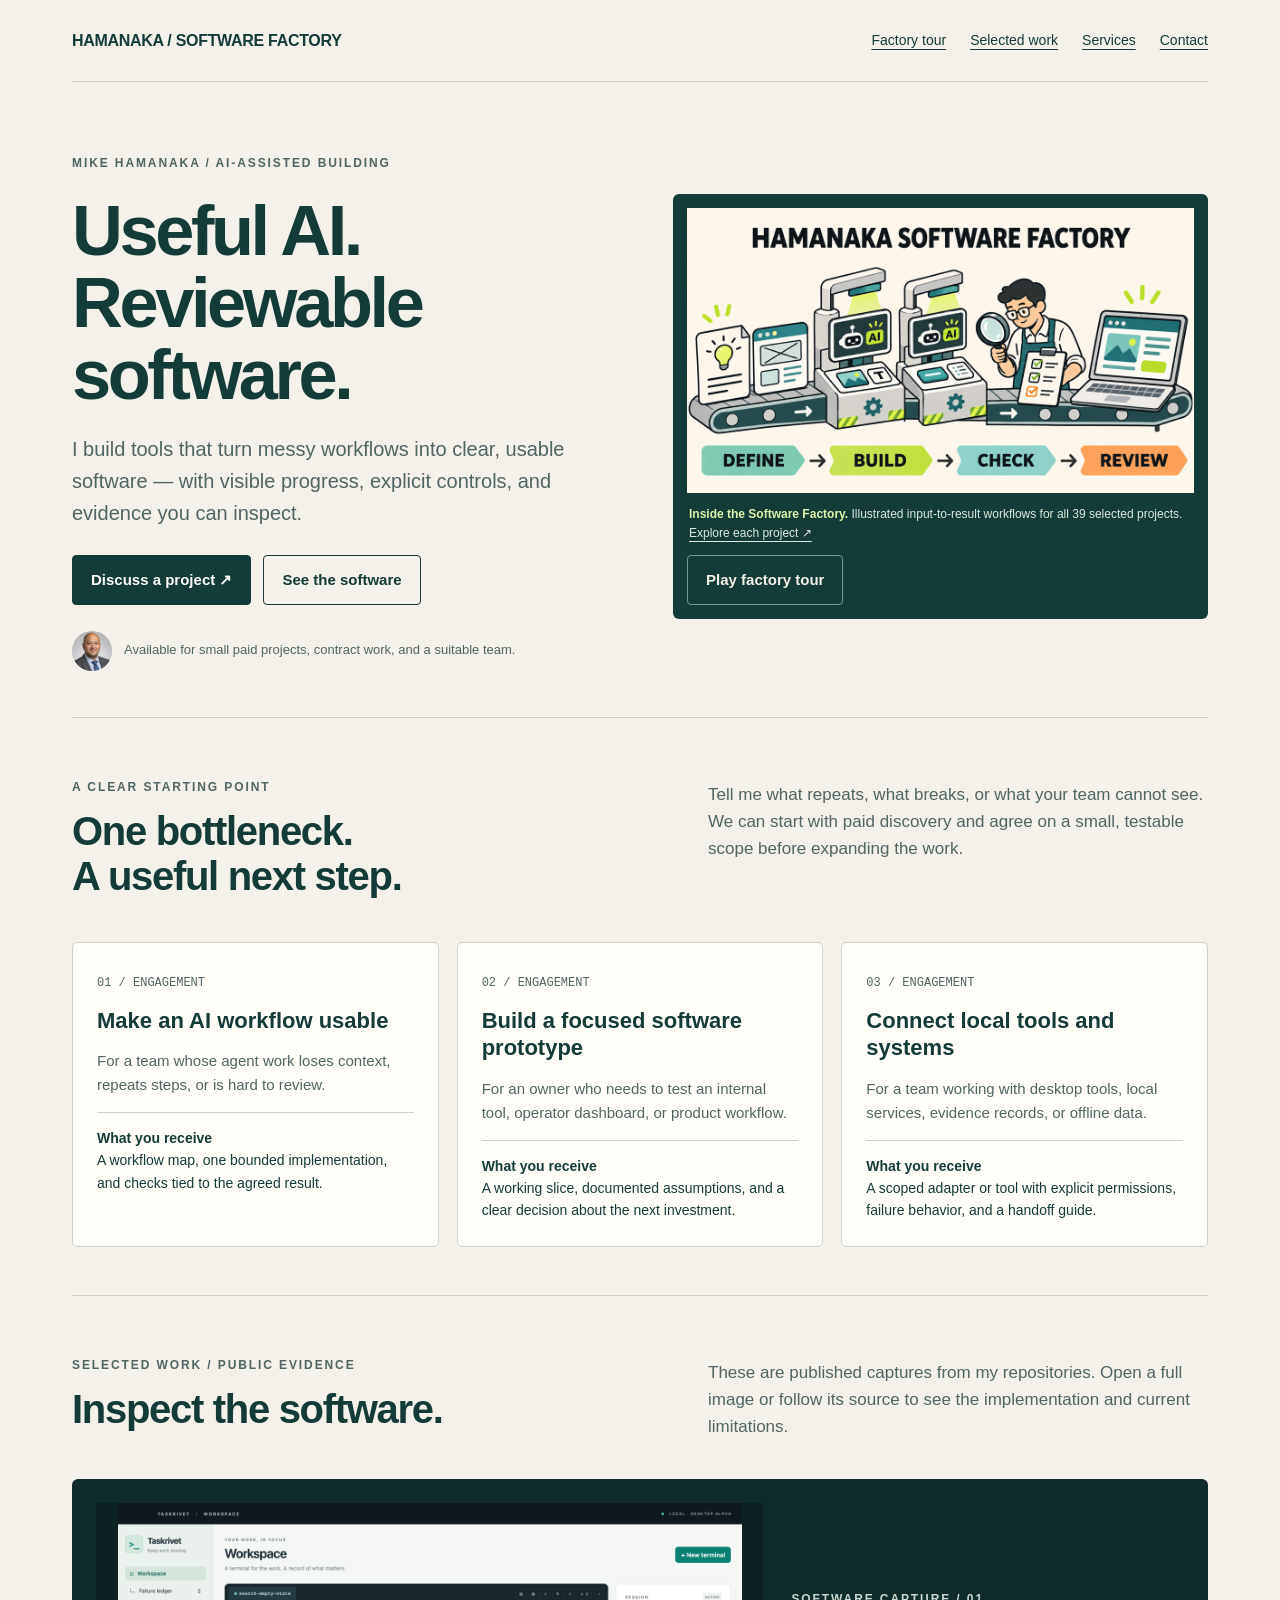
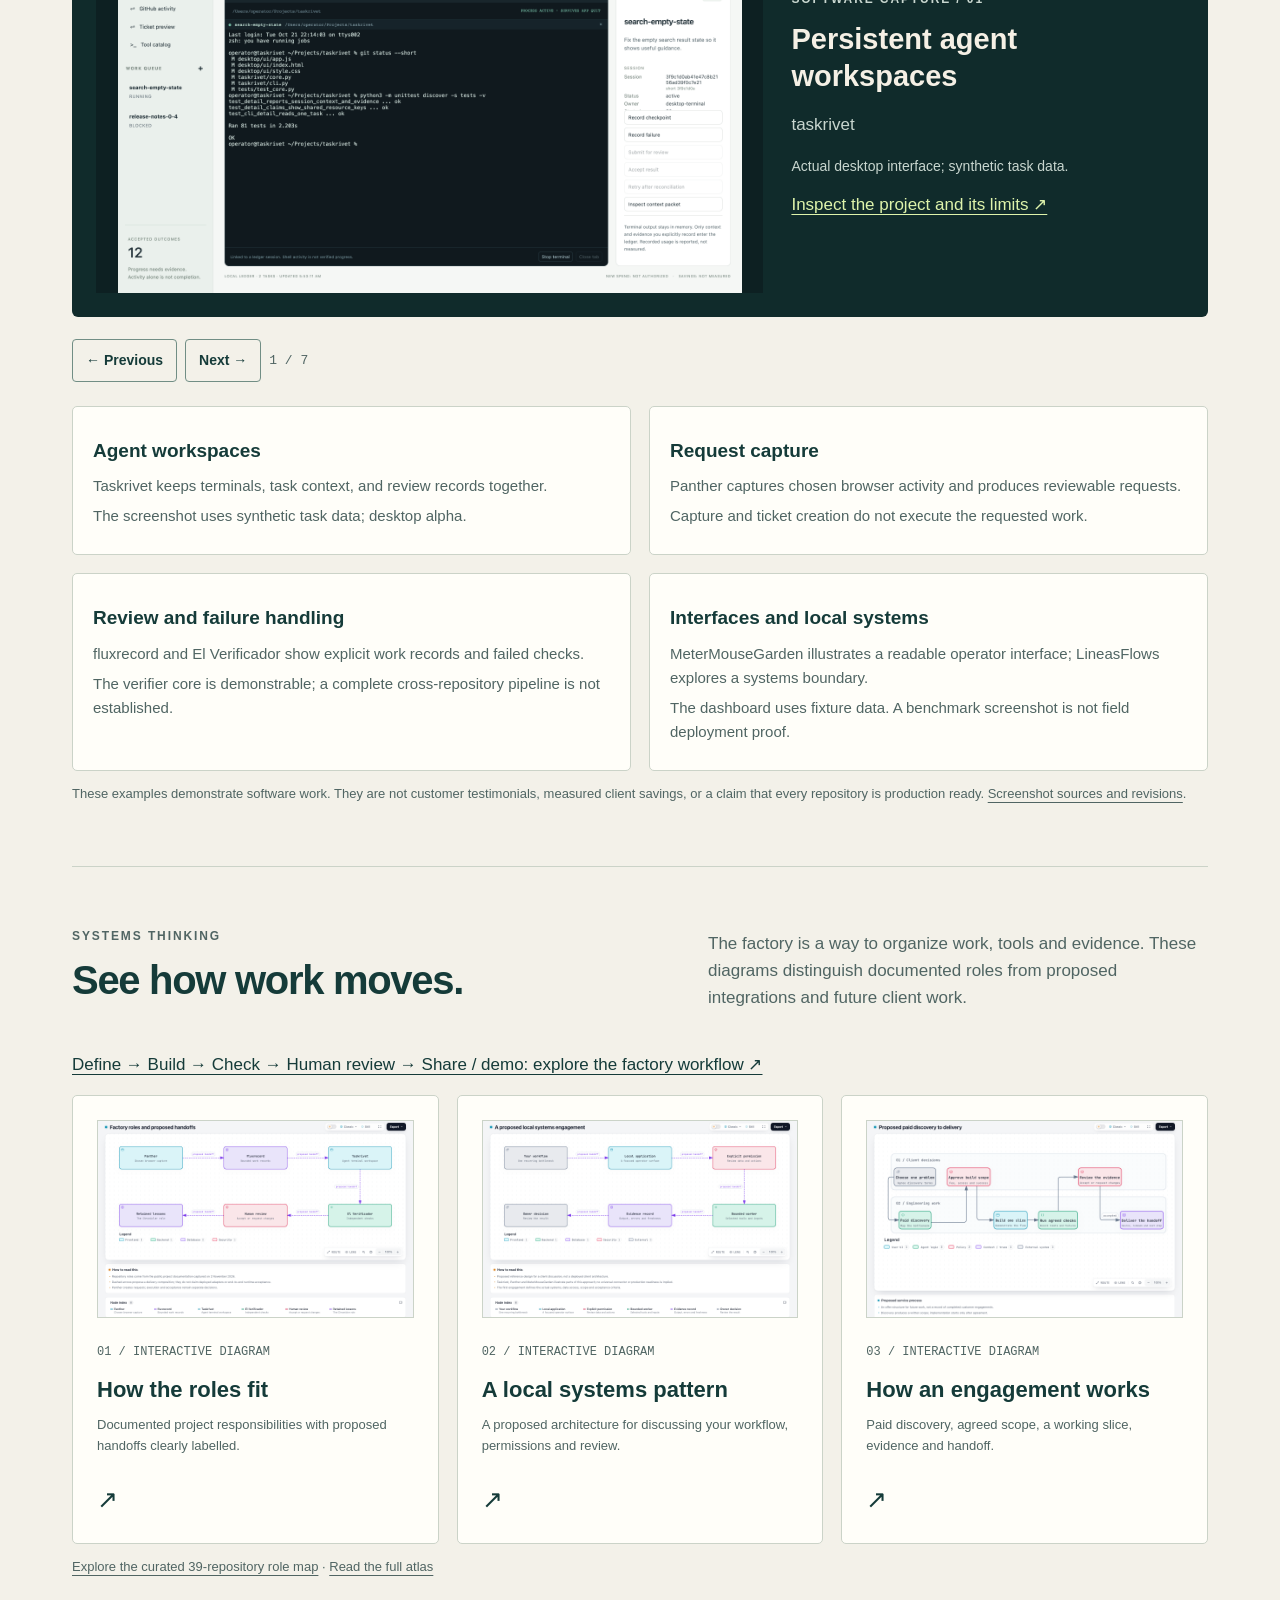
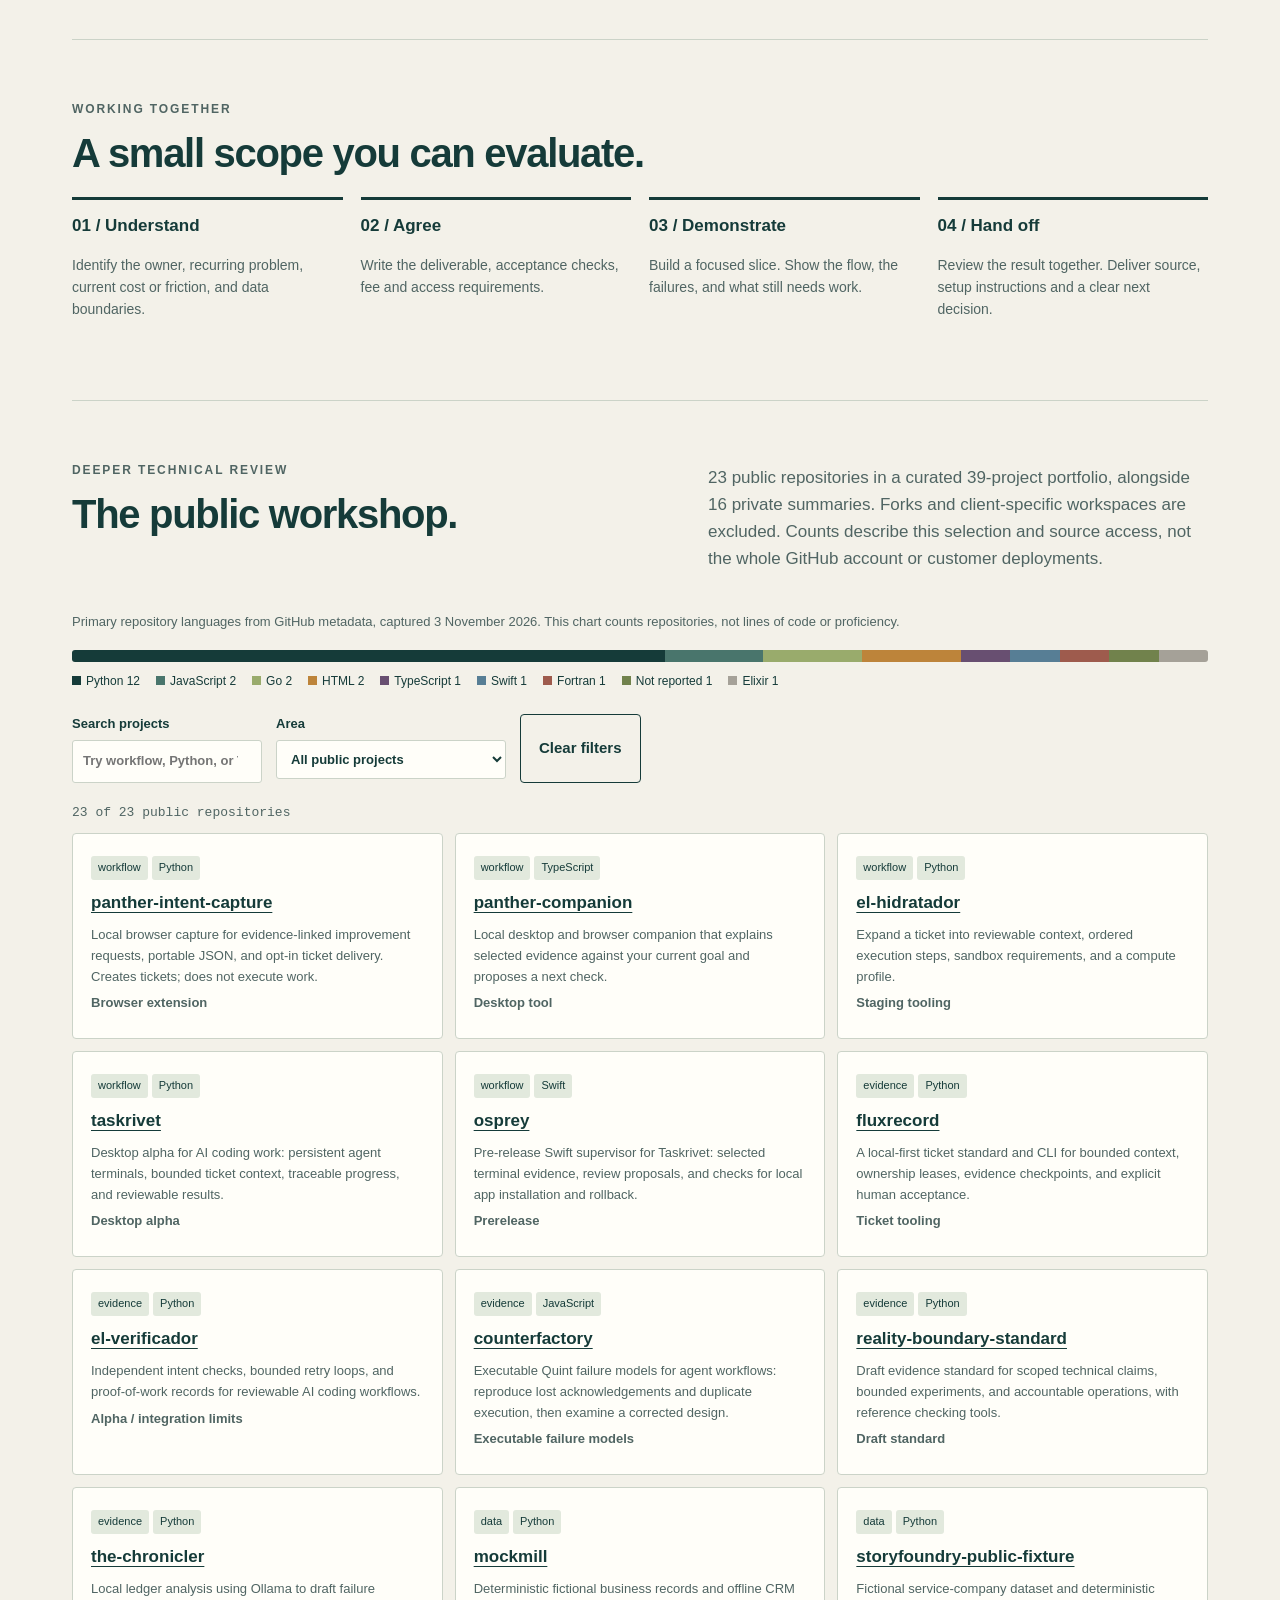
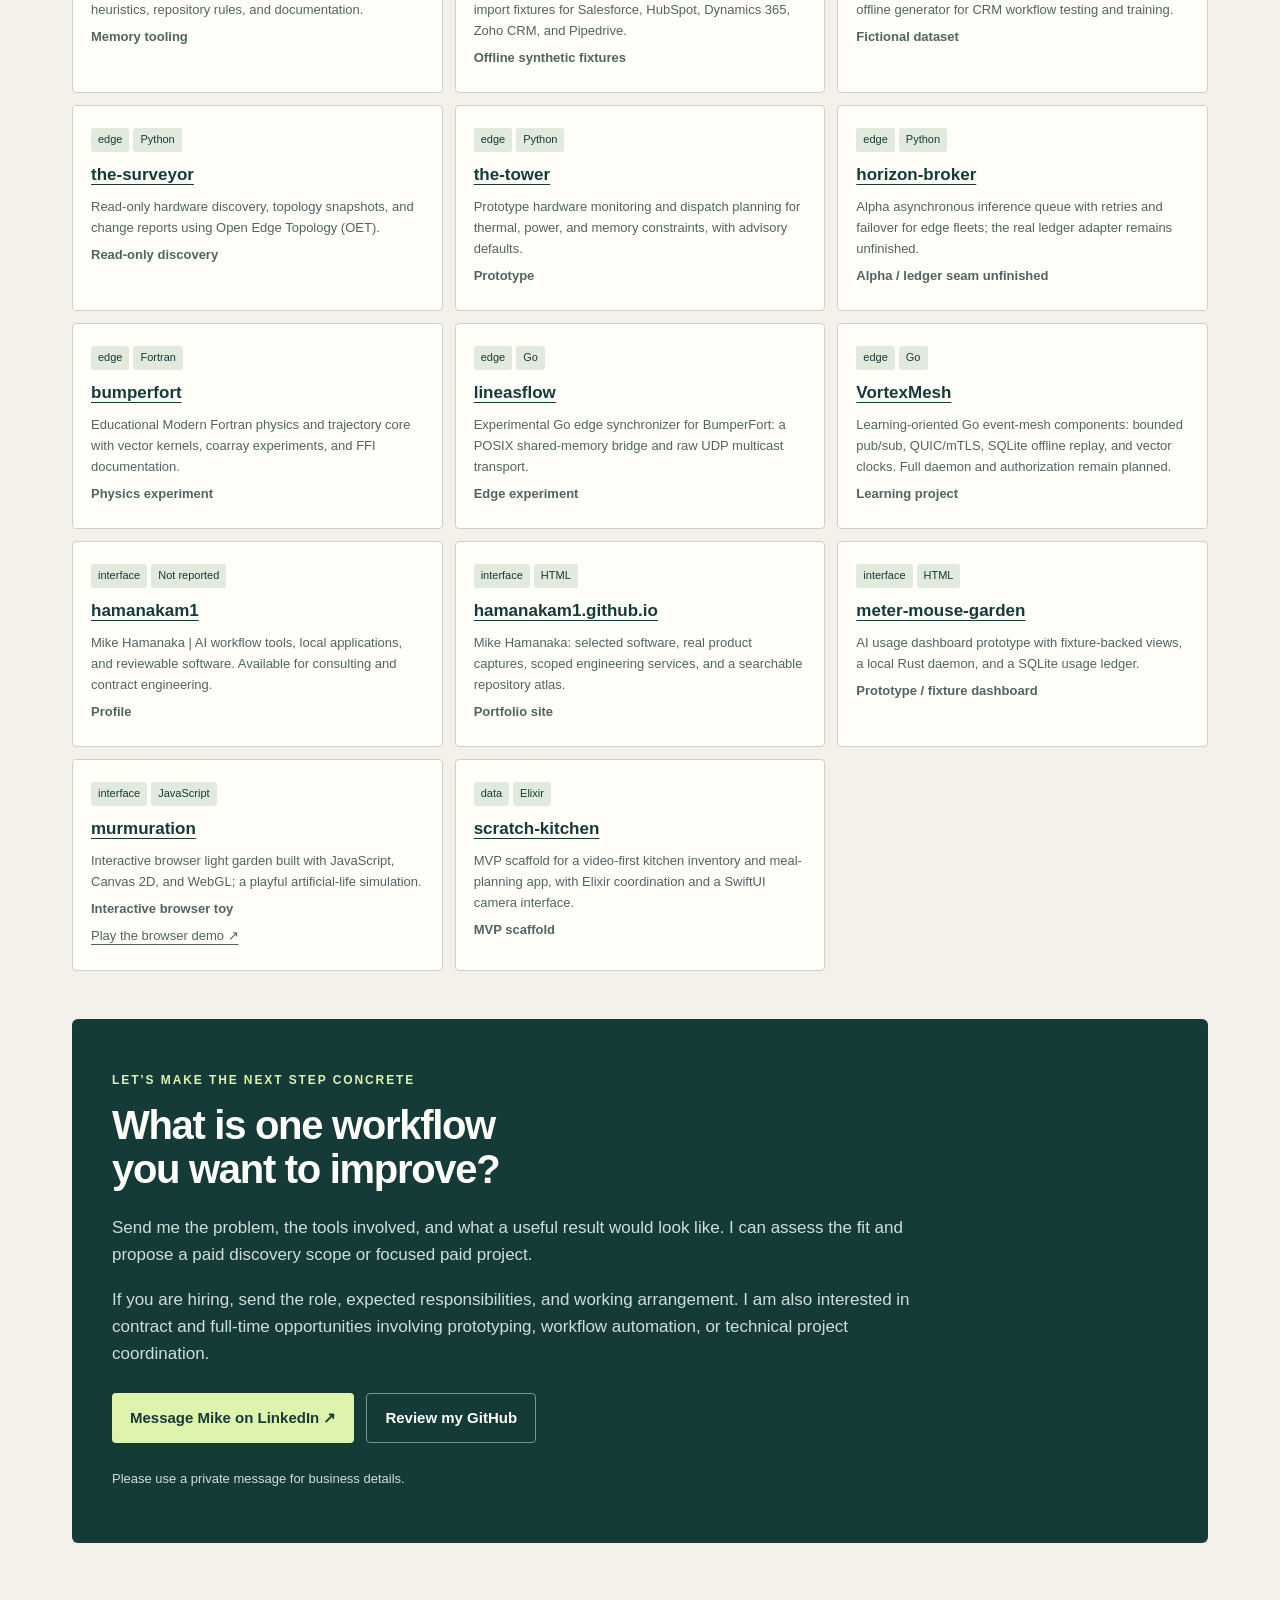
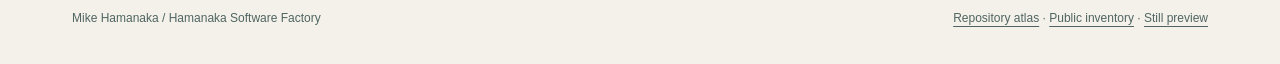
==== commit 08cc3fb9: "Expand factory motion and AI Dashboard story chapters" ====
--- a/index.html
+++ b/index.html
@@ -5,5 +5,5 @@
 <section id="selected-work" class="rule"><div class="intro"><div><p class="kicker">SELECTED WORK / PUBLIC EVIDENCE</p><h2>Inspect the software.</h2></div><p>These are published captures from my repositories. Open a full image or follow its source to see the implementation and current limitations.</p></div><div data-gallery tabindex="0" role="region" aria-label="Software screenshot gallery"><div data-slide><div class="gallery"><a class="screen-box" href="assets/work/taskrivet.png" aria-label="Open the full taskrivet screenshot"><img src="assets/work/taskrivet.png" alt="Persistent agent workspaces — Actual desktop interface; synthetic task data." loading="lazy" width="1200" height="750"></a><div><p class="kicker">SOFTWARE CAPTURE / 01</p><h3>Persistent agent workspaces</h3><p>taskrivet</p><p class="caption">Actual desktop interface; synthetic task data.</p><a href="https://github.com/hamanakam1/taskrivet/blob/2160f606256edbd38004b6c8693bca8c7497ca9b/README.md">Inspect the project and its limits ↗</a></div></div></div><div data-slide><div class="gallery"><a class="screen-box" href="assets/work/panther-intent-capture.png" aria-label="Open the full panther-intent-capture screenshot"><img src="assets/work/panther-intent-capture.png" alt="From browser friction to a reviewable request — Actual options page; synthetic capture." loading="lazy" width="1200" height="750"></a><div><p class="kicker">SOFTWARE CAPTURE / 02</p><h3>From browser friction to a reviewable request</h3><p>panther-intent-capture</p><p class="caption">Actual options page; synthetic capture.</p><a href="https://github.com/hamanakam1/panther-intent-capture/blob/72d10ade2b4e1b15887faef46624cc8cb5fd7c1a/README.md">Inspect the project and its limits ↗</a></div></div></div><div data-slide><div class="gallery"><a class="screen-box" href="assets/work/meter-mouse-garden.png" aria-label="Open the full meter-mouse-garden screenshot"><img src="assets/work/meter-mouse-garden.png" alt="Make AI usage visible — Static dashboard prototype; fixture data." loading="lazy" width="1200" height="750"></a><div><p class="kicker">SOFTWARE CAPTURE / 03</p><h3>Make AI usage visible</h3><p>meter-mouse-garden</p><p class="caption">Static dashboard prototype; fixture data.</p><a href="https://github.com/hamanakam1/meter-mouse-garden/blob/fbb5334a73f45bbb16a62a9f5995efa012bcd62e/README.md">Inspect the project and its limits ↗</a></div></div></div><div data-slide><div class="gallery"><a class="screen-box" href="assets/work/el-verificador.png" aria-label="Open the full el-verificador screenshot"><img src="assets/work/el-verificador.png" alt="Make failed checks actionable — Actual CLI demo output; not a client engagement." loading="lazy" width="1200" height="750"></a><div><p class="kicker">SOFTWARE CAPTURE / 04</p><h3>Make failed checks actionable</h3><p>el-verificador</p><p class="caption">Actual CLI demo output; not a client engagement.</p><a href="https://github.com/hamanakam1/el-verificador/blob/4a4b3d54fcce529b2f56db4d2fd613d9752c3df9/README.md">Inspect the project and its limits ↗</a></div></div></div><div data-slide><div class="gallery"><a class="screen-box" href="assets/work/fluxrecord.png" aria-label="Open the full fluxrecord screenshot"><img src="assets/work/fluxrecord.png" alt="Keep work and decisions traceable — Actual CLI demonstration; synthetic task." loading="lazy" width="1200" height="750"></a><div><p class="kicker">SOFTWARE CAPTURE / 05</p><h3>Keep work and decisions traceable</h3><p>fluxrecord</p><p class="caption">Actual CLI demonstration; synthetic task.</p><a href="https://github.com/hamanakam1/fluxrecord/blob/0478e6a1a3ee775fc35cae72ab96edae65cacca3/README.md">Inspect the project and its limits ↗</a></div></div></div><div data-slide><div class="gallery"><a class="screen-box" href="assets/work/lineasflow.png" aria-label="Open the full lineasflow screenshot"><img src="assets/work/lineasflow.png" alt="Inspect an edge systems experiment — Published test/benchmark capture; not fleet deployment evidence." loading="lazy" width="1200" height="750"></a><div><p class="kicker">SOFTWARE CAPTURE / 06</p><h3>Inspect an edge systems experiment</h3><p>lineasflow</p><p class="caption">Published test/benchmark capture; not fleet deployment evidence.</p><a href="https://github.com/hamanakam1/lineasflow/blob/1a4cab63e206e160df0dcbdcfe1bdd56a107dad7/README.md">Inspect the project and its limits ↗</a></div></div></div><div data-slide><div class="gallery"><a class="screen-box" href="assets/work/murmuration.png" aria-label="Open the full murmuration screenshot"><img src="assets/work/murmuration.png" alt="A living light garden in the browser — Published browser toy preview; artificial-life simulation." loading="lazy" width="1200" height="750"></a><div><p class="kicker">SOFTWARE CAPTURE / 07</p><h3>A living light garden in the browser</h3><p>murmuration</p><p class="caption">Published browser toy preview; artificial-life simulation.</p><a href="https://github.com/hamanakam1/murmuration/blob/25bc42e72a0a4c63ef5e7b280c5d3a0c8a5c9264/README.md">Inspect the project and its limits ↗</a></div></div></div><div class="controls"><button id="gallery-prev" type="button" class="button secondary" aria-label="Previous software screenshot">← Previous</button><button id="gallery-next" type="button" class="button secondary" aria-label="Next software screenshot">Next →</button><span id="slide-count" class="counter" role="status" aria-live="polite">1 / 7</span></div></div><noscript><p>All seven captures are visible below. Open any image for the full size.</p></noscript><div class="proof-grid"><article class="card"><h3>Agent workspaces</h3><p>Taskrivet keeps terminals, task context, and review records together.</p><p class="note">The screenshot uses synthetic task data; desktop alpha.</p></article><article class="card"><h3>Request capture</h3><p>Panther captures chosen browser activity and produces reviewable requests.</p><p class="note">Capture and ticket creation do not execute the requested work.</p></article><article class="card"><h3>Review and failure handling</h3><p>fluxrecord and El Verificador show explicit work records and failed checks.</p><p class="note">The verifier core is demonstrable; a complete cross-repository pipeline is not established.</p></article><article class="card"><h3>Interfaces and local systems</h3><p>MeterMouseGarden illustrates a readable operator interface; LineasFlows explores a systems boundary.</p><p class="note">The dashboard uses fixture data. A benchmark screenshot is not field deployment proof.</p></article></div><p class="note">These examples demonstrate software work. They are not customer testimonials, measured client savings, or a claim that every repository is production ready. <a href="assets/work/sources.json">Screenshot sources and revisions</a>.</p></section>
 <section class="rule" id="systems"><div class="intro"><div><p class="kicker">SYSTEMS THINKING</p><h2>See how work moves.</h2></div><p>The factory is a way to organize work, tools and evidence. These diagrams distinguish documented roles from proposed integrations and future client work.</p></div><p><a href="diagrams/factory-flow.html">Define → Build → Check → Human review → Share / demo: explore the factory workflow ↗</a></p><div class="diagram-grid"><a class="card" href="diagrams/factory-roles.html"><img class="diagram-preview" src="assets/work/factory-roles-preview.png" width="1440" height="900" alt="Preview of the factory roles interactive diagram" loading="lazy"><span class="number">01 / INTERACTIVE DIAGRAM</span><h3>How the roles fit</h3><small>Documented project responsibilities with proposed handoffs clearly labelled.</small><span class="arrow" aria-hidden="true">↗</span></a><a class="card" href="diagrams/local-systems.html"><img class="diagram-preview" src="assets/work/local-systems-preview.png" width="1440" height="900" alt="Preview of the local systems interactive diagram" loading="lazy"><span class="number">02 / INTERACTIVE DIAGRAM</span><h3>A local systems pattern</h3><small>A proposed architecture for discussing your workflow, permissions and review.</small><span class="arrow" aria-hidden="true">↗</span></a><a class="card" href="diagrams/client-engagement.html"><img class="diagram-preview" src="assets/work/client-engagement-preview.png" width="1440" height="900" alt="Preview of the client engagement interactive diagram" loading="lazy"><span class="number">03 / INTERACTIVE DIAGRAM</span><h3>How an engagement works</h3><small>Paid discovery, agreed scope, a working slice, evidence and handoff.</small><span class="arrow" aria-hidden="true">↗</span></a></div><p class="note"><a href="ecosystem.html">Explore the curated 39-repository role map</a> · <a href="atlas.html">Read the full atlas</a></p></section>
 <section class="rule"><p class="kicker">WORKING TOGETHER</p><h2>A small scope you can evaluate.</h2><ol class="steps"><li><strong>01 / Understand</strong><p>Identify the owner, recurring problem, current cost or friction, and data boundaries.</p></li><li><strong>02 / Agree</strong><p>Write the deliverable, acceptance checks, fee and access requirements.</p></li><li><strong>03 / Demonstrate</strong><p>Build a focused slice. Show the flow, the failures, and what still needs work.</p></li><li><strong>04 / Hand off</strong><p>Review the result together. Deliver source, setup instructions and a clear next decision.</p></li></ol></section>
-<section class="rule" id="inventory"><div class="intro"><div><p class="kicker">DEEPER TECHNICAL REVIEW</p><h2>The public workshop.</h2></div><p>23 public repositories in a curated 39-project portfolio, alongside 16 private summaries. Forks and client-specific workspaces are excluded. Counts describe this selection and source access, not the whole GitHub account or customer deployments.</p></div><p class="note">Primary repository languages from GitHub metadata, captured 3 November 2026. This chart counts repositories, not lines of code or proficiency.</p><div class="bar" role="img" aria-label="Primary language counts: Python 12, JavaScript 2, HTML 2, Go 2, Fortran 1, Not reported 1, Swift 1, TypeScript 1, Elixir 1"><span style="width:52.1739%;background:#153b39" title="Python: 12"></span><span style="width:8.6957%;background:#49756c" title="JavaScript: 2"></span><span style="width:8.6957%;background:#99ab6c" title="HTML: 2"></span><span style="width:8.6957%;background:#bd843a" title="Go: 2"></span><span style="width:4.3478%;background:#684f71" title="Fortran: 1"></span><span style="width:4.3478%;background:#577e95" title="Not reported: 1"></span><span style="width:4.3478%;background:#9e5b4d" title="Swift: 1"></span><span style="width:4.3478%;background:#71824c" title="TypeScript: 1"></span><span style="width:4.3478%;background:#a5a198" title="Elixir: 1"></span></div><div class="legend"><span><i style="background:#153b39"></i>Python 12</span><span><i style="background:#49756c"></i>JavaScript 2</span><span><i style="background:#99ab6c"></i>HTML 2</span><span><i style="background:#bd843a"></i>Go 2</span><span><i style="background:#684f71"></i>Fortran 1</span><span><i style="background:#577e95"></i>Not reported 1</span><span><i style="background:#9e5b4d"></i>Swift 1</span><span><i style="background:#71824c"></i>TypeScript 1</span><span><i style="background:#a5a198"></i>Elixir 1</span></div><div class="inventory-controls"><label>Search projects<input id="repo-search" type="search" placeholder="Try workflow, Python, or Taskrivet"></label><label>Area<select id="repo-filter"><option value="all">All public projects</option><option value="workflow">Workflows</option><option value="evidence">Evidence</option><option value="edge">Edge systems</option><option value="data">Data and product experiments</option><option value="interface">Interfaces and publishing</option></select></label><button type="button" id="clear-search" class="button secondary">Clear filters</button></div><p id="repo-count" class="inventory-count" role="status" aria-live="polite">23 public repositories</p><p hidden id="no-results">No matching projects. Clear the filters to see the workshop again.</p><div class="repo-grid"><article class="repo" data-repo data-repo-name="bumperfort" data-kind="edge"><span class="pill">edge</span><span class="pill">Fortran</span><h3><a href="https://github.com/hamanakam1/bumperfort">bumperfort</a></h3><p>Educational Modern Fortran physics and trajectory core with vector kernels, coarray experiments, and FFI documentation.</p><p><strong>Physics experiment</strong></p></article><article class="repo" data-repo data-repo-name="counterfactory" data-kind="evidence"><span class="pill">evidence</span><span class="pill">JavaScript</span><h3><a href="https://github.com/hamanakam1/counterfactory">counterfactory</a></h3><p>Executable Quint failure models for agent workflows: reproduce lost acknowledgements and duplicate execution, then examine a corrected design.</p><p><strong>Executable failure models</strong></p></article><article class="repo" data-repo data-repo-name="el-hidratador" data-kind="workflow"><span class="pill">workflow</span><span class="pill">Python</span><h3><a href="https://github.com/hamanakam1/el-hidratador">el-hidratador</a></h3><p>Expand a ticket into reviewable context, ordered execution steps, sandbox requirements, and a compute profile.</p><p><strong>Staging tooling</strong></p></article><article class="repo" data-repo data-repo-name="el-verificador" data-kind="evidence"><span class="pill">evidence</span><span class="pill">Python</span><h3><a href="https://github.com/hamanakam1/el-verificador">el-verificador</a></h3><p>Independent intent checks, bounded retry loops, and proof-of-work records for reviewable AI coding workflows.</p><p><strong>Alpha / integration limits</strong></p></article><article class="repo" data-repo data-repo-name="fluxrecord" data-kind="evidence"><span class="pill">evidence</span><span class="pill">Python</span><h3><a href="https://github.com/hamanakam1/fluxrecord">fluxrecord</a></h3><p>A local-first ticket standard and CLI for bounded context, ownership leases, evidence checkpoints, and explicit human acceptance.</p><p><strong>Ticket tooling</strong></p></article><article class="repo" data-repo data-repo-name="hamanakam1" data-kind="interface"><span class="pill">interface</span><span class="pill">Not reported</span><h3><a href="https://github.com/hamanakam1/hamanakam1">hamanakam1</a></h3><p>Mike Hamanaka | AI workflow tools, local applications, and reviewable software. Available for consulting and contract engineering.</p><p><strong>Profile</strong></p></article><article class="repo" data-repo data-repo-name="hamanakam1.github.io" data-kind="interface"><span class="pill">interface</span><span class="pill">HTML</span><h3><a href="https://github.com/hamanakam1/hamanakam1.github.io">hamanakam1.github.io</a></h3><p>Mike Hamanaka: selected software, real product captures, scoped engineering services, and a searchable repository atlas.</p><p><strong>Portfolio site</strong></p></article><article class="repo" data-repo data-repo-name="horizon-broker" data-kind="edge"><span class="pill">edge</span><span class="pill">Python</span><h3><a href="https://github.com/hamanakam1/horizon-broker">horizon-broker</a></h3><p>Alpha asynchronous inference queue with retries and failover for edge fleets; the real ledger adapter remains unfinished.</p><p><strong>Alpha / ledger seam unfinished</strong></p></article><article class="repo" data-repo data-repo-name="lineasflow" data-kind="edge"><span class="pill">edge</span><span class="pill">Go</span><h3><a href="https://github.com/hamanakam1/lineasflow">lineasflow</a></h3><p>Experimental Go edge synchronizer for BumperFort: a POSIX shared-memory bridge and raw UDP multicast transport.</p><p><strong>Edge experiment</strong></p></article><article class="repo" data-repo data-repo-name="meter-mouse-garden" data-kind="interface"><span class="pill">interface</span><span class="pill">HTML</span><h3><a href="https://github.com/hamanakam1/meter-mouse-garden">meter-mouse-garden</a></h3><p>AI usage dashboard prototype with fixture-backed views, a local Rust daemon, and a SQLite usage ledger.</p><p><strong>Prototype / fixture dashboard</strong></p></article><article class="repo" data-repo data-repo-name="mockmill" data-kind="data"><span class="pill">data</span><span class="pill">Python</span><h3><a href="https://github.com/hamanakam1/mockmill">mockmill</a></h3><p>Deterministic fictional business records and offline CRM import fixtures for Salesforce, HubSpot, Dynamics 365, Zoho CRM, and Pipedrive.</p><p><strong>Offline synthetic fixtures</strong></p></article><article class="repo" data-repo data-repo-name="murmuration" data-kind="interface"><span class="pill">interface</span><span class="pill">JavaScript</span><h3><a href="https://github.com/hamanakam1/murmuration">murmuration</a></h3><p>Interactive browser light garden built with JavaScript, Canvas 2D, and WebGL; a playful artificial-life simulation.</p><p><strong>Interactive browser toy</strong></p><p><a href="https://hamanakam1.github.io/murmuration/">Play the browser demo ↗</a></p></article><article class="repo" data-repo data-repo-name="osprey" data-kind="workflow"><span class="pill">workflow</span><span class="pill">Swift</span><h3><a href="https://github.com/hamanakam1/osprey">osprey</a></h3><p>Pre-release Swift supervisor for Taskrivet: selected terminal evidence, review proposals, and checks for local app installation and rollback.</p><p><strong>Prerelease</strong></p></article><article class="repo" data-repo data-repo-name="panther-companion" data-kind="workflow"><span class="pill">workflow</span><span class="pill">TypeScript</span><h3><a href="https://github.com/hamanakam1/panther-companion">panther-companion</a></h3><p>Local desktop and browser companion that explains selected evidence against your current goal and proposes a next check.</p><p><strong>Desktop tool</strong></p></article><article class="repo" data-repo data-repo-name="panther-intent-capture" data-kind="workflow"><span class="pill">workflow</span><span class="pill">Python</span><h3><a href="https://github.com/hamanakam1/panther-intent-capture">panther-intent-capture</a></h3><p>Local browser capture for evidence-linked improvement requests, portable JSON, and opt-in ticket delivery. Creates tickets; does not execute work.</p><p><strong>Browser extension</strong></p></article><article class="repo" data-repo data-repo-name="reality-boundary-standard" data-kind="evidence"><span class="pill">evidence</span><span class="pill">Python</span><h3><a href="https://github.com/hamanakam1/reality-boundary-standard">reality-boundary-standard</a></h3><p>Draft evidence standard for scoped technical claims, bounded experiments, and accountable operations, with reference checking tools.</p><p><strong>Draft standard</strong></p></article><article class="repo" data-repo data-repo-name="scratch-kitchen" data-kind="data"><span class="pill">data</span><span class="pill">Elixir</span><h3><a href="https://github.com/hamanakam1/scratch-kitchen">scratch-kitchen</a></h3><p>MVP scaffold for a video-first kitchen inventory and meal-planning app, with Elixir coordination and a SwiftUI camera interface.</p><p><strong>MVP scaffold</strong></p></article><article class="repo" data-repo data-repo-name="storyfoundry-public-fixture" data-kind="data"><span class="pill">data</span><span class="pill">Python</span><h3><a href="https://github.com/hamanakam1/storyfoundry-public-fixture">storyfoundry-public-fixture</a></h3><p>Fictional service-company dataset and deterministic offline generator for CRM workflow testing and training.</p><p><strong>Fictional dataset</strong></p></article><article class="repo" data-repo data-repo-name="taskrivet" data-kind="workflow"><span class="pill">workflow</span><span class="pill">Python</span><h3><a href="https://github.com/hamanakam1/taskrivet">taskrivet</a></h3><p>Desktop alpha for AI coding work: persistent agent terminals, bounded ticket context, traceable progress, and reviewable results.</p><p><strong>Desktop alpha</strong></p></article><article class="repo" data-repo data-repo-name="the-chronicler" data-kind="evidence"><span class="pill">evidence</span><span class="pill">Python</span><h3><a href="https://github.com/hamanakam1/the-chronicler">the-chronicler</a></h3><p>Local ledger analysis using Ollama to draft failure heuristics, repository rules, and documentation.</p><p><strong>Memory tooling</strong></p></article><article class="repo" data-repo data-repo-name="the-surveyor" data-kind="edge"><span class="pill">edge</span><span class="pill">Python</span><h3><a href="https://github.com/hamanakam1/the-surveyor">the-surveyor</a></h3><p>Read-only hardware discovery, topology snapshots, and change reports using Open Edge Topology (OET).</p><p><strong>Read-only discovery</strong></p></article><article class="repo" data-repo data-repo-name="the-tower" data-kind="edge"><span class="pill">edge</span><span class="pill">Python</span><h3><a href="https://github.com/hamanakam1/the-tower">the-tower</a></h3><p>Prototype hardware monitoring and dispatch planning for thermal, power, and memory constraints, with advisory defaults.</p><p><strong>Prototype</strong></p></article><article class="repo" data-repo data-repo-name="VortexMesh" data-kind="edge"><span class="pill">edge</span><span class="pill">Go</span><h3><a href="https://github.com/hamanakam1/VortexMesh">VortexMesh</a></h3><p>Learning-oriented Go event-mesh components: bounded pub/sub, QUIC/mTLS, SQLite offline replay, and vector clocks. Full daemon and authorization remain planned.</p><p><strong>Learning project</strong></p></article></div></section>
+<section class="rule" id="inventory"><div class="intro"><div><p class="kicker">DEEPER TECHNICAL REVIEW</p><h2>The public workshop.</h2></div><p>23 public repositories in a curated 39-project portfolio, alongside 16 private summaries. Forks and client-specific workspaces are excluded. Counts describe this selection and source access, not the whole GitHub account or customer deployments.</p></div><p class="note">Primary repository languages from GitHub metadata, captured 3 November 2026. This chart counts repositories, not lines of code or proficiency.</p><div class="bar" role="img" aria-label="Primary language counts: Python 12, JavaScript 2, Go 2, HTML 2, TypeScript 1, Swift 1, Fortran 1, Not reported 1, Elixir 1"><span style="width:52.1739%;background:#153b39" title="Python: 12"></span><span style="width:8.6957%;background:#49756c" title="JavaScript: 2"></span><span style="width:8.6957%;background:#99ab6c" title="Go: 2"></span><span style="width:8.6957%;background:#bd843a" title="HTML: 2"></span><span style="width:4.3478%;background:#684f71" title="TypeScript: 1"></span><span style="width:4.3478%;background:#577e95" title="Swift: 1"></span><span style="width:4.3478%;background:#9e5b4d" title="Fortran: 1"></span><span style="width:4.3478%;background:#71824c" title="Not reported: 1"></span><span style="width:4.3478%;background:#a5a198" title="Elixir: 1"></span></div><div class="legend"><span><i style="background:#153b39"></i>Python 12</span><span><i style="background:#49756c"></i>JavaScript 2</span><span><i style="background:#99ab6c"></i>Go 2</span><span><i style="background:#bd843a"></i>HTML 2</span><span><i style="background:#684f71"></i>TypeScript 1</span><span><i style="background:#577e95"></i>Swift 1</span><span><i style="background:#9e5b4d"></i>Fortran 1</span><span><i style="background:#71824c"></i>Not reported 1</span><span><i style="background:#a5a198"></i>Elixir 1</span></div><div class="inventory-controls"><label>Search projects<input id="repo-search" type="search" placeholder="Try workflow, Python, or Taskrivet"></label><label>Area<select id="repo-filter"><option value="all">All public projects</option><option value="workflow">Workflows</option><option value="evidence">Evidence</option><option value="edge">Edge systems</option><option value="data">Data and product experiments</option><option value="interface">Interfaces and publishing</option></select></label><button type="button" id="clear-search" class="button secondary">Clear filters</button></div><p id="repo-count" class="inventory-count" role="status" aria-live="polite">23 public repositories</p><p hidden id="no-results">No matching projects. Clear the filters to see the workshop again.</p><div class="repo-grid"><article class="repo" data-repo data-repo-name="panther-intent-capture" data-kind="workflow"><span class="pill">workflow</span><span class="pill">Python</span><h3><a href="https://github.com/hamanakam1/panther-intent-capture">panther-intent-capture</a></h3><p>Local browser capture for evidence-linked improvement requests, portable JSON, and opt-in ticket delivery. Creates tickets; does not execute work.</p><p><strong>Browser extension</strong></p></article><article class="repo" data-repo data-repo-name="panther-companion" data-kind="workflow"><span class="pill">workflow</span><span class="pill">TypeScript</span><h3><a href="https://github.com/hamanakam1/panther-companion">panther-companion</a></h3><p>Local desktop and browser companion that explains selected evidence against your current goal and proposes a next check.</p><p><strong>Desktop tool</strong></p></article><article class="repo" data-repo data-repo-name="el-hidratador" data-kind="workflow"><span class="pill">workflow</span><span class="pill">Python</span><h3><a href="https://github.com/hamanakam1/el-hidratador">el-hidratador</a></h3><p>Expand a ticket into reviewable context, ordered execution steps, sandbox requirements, and a compute profile.</p><p><strong>Staging tooling</strong></p></article><article class="repo" data-repo data-repo-name="taskrivet" data-kind="workflow"><span class="pill">workflow</span><span class="pill">Python</span><h3><a href="https://github.com/hamanakam1/taskrivet">taskrivet</a></h3><p>Desktop alpha for AI coding work: persistent agent terminals, bounded ticket context, traceable progress, and reviewable results.</p><p><strong>Desktop alpha</strong></p></article><article class="repo" data-repo data-repo-name="osprey" data-kind="workflow"><span class="pill">workflow</span><span class="pill">Swift</span><h3><a href="https://github.com/hamanakam1/osprey">osprey</a></h3><p>Pre-release Swift supervisor for Taskrivet: selected terminal evidence, review proposals, and checks for local app installation and rollback.</p><p><strong>Prerelease</strong></p></article><article class="repo" data-repo data-repo-name="fluxrecord" data-kind="evidence"><span class="pill">evidence</span><span class="pill">Python</span><h3><a href="https://github.com/hamanakam1/fluxrecord">fluxrecord</a></h3><p>A local-first ticket standard and CLI for bounded context, ownership leases, evidence checkpoints, and explicit human acceptance.</p><p><strong>Ticket tooling</strong></p></article><article class="repo" data-repo data-repo-name="el-verificador" data-kind="evidence"><span class="pill">evidence</span><span class="pill">Python</span><h3><a href="https://github.com/hamanakam1/el-verificador">el-verificador</a></h3><p>Independent intent checks, bounded retry loops, and proof-of-work records for reviewable AI coding workflows.</p><p><strong>Alpha / integration limits</strong></p></article><article class="repo" data-repo data-repo-name="counterfactory" data-kind="evidence"><span class="pill">evidence</span><span class="pill">JavaScript</span><h3><a href="https://github.com/hamanakam1/counterfactory">counterfactory</a></h3><p>Executable Quint failure models for agent workflows: reproduce lost acknowledgements and duplicate execution, then examine a corrected design.</p><p><strong>Executable failure models</strong></p></article><article class="repo" data-repo data-repo-name="reality-boundary-standard" data-kind="evidence"><span class="pill">evidence</span><span class="pill">Python</span><h3><a href="https://github.com/hamanakam1/reality-boundary-standard">reality-boundary-standard</a></h3><p>Draft evidence standard for scoped technical claims, bounded experiments, and accountable operations, with reference checking tools.</p><p><strong>Draft standard</strong></p></article><article class="repo" data-repo data-repo-name="the-chronicler" data-kind="evidence"><span class="pill">evidence</span><span class="pill">Python</span><h3><a href="https://github.com/hamanakam1/the-chronicler">the-chronicler</a></h3><p>Local ledger analysis using Ollama to draft failure heuristics, repository rules, and documentation.</p><p><strong>Memory tooling</strong></p></article><article class="repo" data-repo data-repo-name="mockmill" data-kind="data"><span class="pill">data</span><span class="pill">Python</span><h3><a href="https://github.com/hamanakam1/mockmill">mockmill</a></h3><p>Deterministic fictional business records and offline CRM import fixtures for Salesforce, HubSpot, Dynamics 365, Zoho CRM, and Pipedrive.</p><p><strong>Offline synthetic fixtures</strong></p></article><article class="repo" data-repo data-repo-name="storyfoundry-public-fixture" data-kind="data"><span class="pill">data</span><span class="pill">Python</span><h3><a href="https://github.com/hamanakam1/storyfoundry-public-fixture">storyfoundry-public-fixture</a></h3><p>Fictional service-company dataset and deterministic offline generator for CRM workflow testing and training.</p><p><strong>Fictional dataset</strong></p></article><article class="repo" data-repo data-repo-name="the-surveyor" data-kind="edge"><span class="pill">edge</span><span class="pill">Python</span><h3><a href="https://github.com/hamanakam1/the-surveyor">the-surveyor</a></h3><p>Read-only hardware discovery, topology snapshots, and change reports using Open Edge Topology (OET).</p><p><strong>Read-only discovery</strong></p></article><article class="repo" data-repo data-repo-name="the-tower" data-kind="edge"><span class="pill">edge</span><span class="pill">Python</span><h3><a href="https://github.com/hamanakam1/the-tower">the-tower</a></h3><p>Prototype hardware monitoring and dispatch planning for thermal, power, and memory constraints, with advisory defaults.</p><p><strong>Prototype</strong></p></article><article class="repo" data-repo data-repo-name="horizon-broker" data-kind="edge"><span class="pill">edge</span><span class="pill">Python</span><h3><a href="https://github.com/hamanakam1/horizon-broker">horizon-broker</a></h3><p>Alpha asynchronous inference queue with retries and failover for edge fleets; the real ledger adapter remains unfinished.</p><p><strong>Alpha / ledger seam unfinished</strong></p></article><article class="repo" data-repo data-repo-name="bumperfort" data-kind="edge"><span class="pill">edge</span><span class="pill">Fortran</span><h3><a href="https://github.com/hamanakam1/bumperfort">bumperfort</a></h3><p>Educational Modern Fortran physics and trajectory core with vector kernels, coarray experiments, and FFI documentation.</p><p><strong>Physics experiment</strong></p></article><article class="repo" data-repo data-repo-name="lineasflow" data-kind="edge"><span class="pill">edge</span><span class="pill">Go</span><h3><a href="https://github.com/hamanakam1/lineasflow">lineasflow</a></h3><p>Experimental Go edge synchronizer for BumperFort: a POSIX shared-memory bridge and raw UDP multicast transport.</p><p><strong>Edge experiment</strong></p></article><article class="repo" data-repo data-repo-name="VortexMesh" data-kind="edge"><span class="pill">edge</span><span class="pill">Go</span><h3><a href="https://github.com/hamanakam1/VortexMesh">VortexMesh</a></h3><p>Learning-oriented Go event-mesh components: bounded pub/sub, QUIC/mTLS, SQLite offline replay, and vector clocks. Full daemon and authorization remain planned.</p><p><strong>Learning project</strong></p></article><article class="repo" data-repo data-repo-name="hamanakam1" data-kind="interface"><span class="pill">interface</span><span class="pill">Not reported</span><h3><a href="https://github.com/hamanakam1/hamanakam1">hamanakam1</a></h3><p>Mike Hamanaka | AI workflow tools, local applications, and reviewable software. Available for consulting and contract engineering.</p><p><strong>Profile</strong></p></article><article class="repo" data-repo data-repo-name="hamanakam1.github.io" data-kind="interface"><span class="pill">interface</span><span class="pill">HTML</span><h3><a href="https://github.com/hamanakam1/hamanakam1.github.io">hamanakam1.github.io</a></h3><p>Mike Hamanaka: selected software, real product captures, scoped engineering services, and a searchable repository atlas.</p><p><strong>Portfolio site</strong></p></article><article class="repo" data-repo data-repo-name="meter-mouse-garden" data-kind="interface"><span class="pill">interface</span><span class="pill">HTML</span><h3><a href="https://github.com/hamanakam1/meter-mouse-garden">meter-mouse-garden</a></h3><p>AI usage dashboard prototype with fixture-backed views, a local Rust daemon, and a SQLite usage ledger.</p><p><strong>Prototype / fixture dashboard</strong></p></article><article class="repo" data-repo data-repo-name="murmuration" data-kind="interface"><span class="pill">interface</span><span class="pill">JavaScript</span><h3><a href="https://github.com/hamanakam1/murmuration">murmuration</a></h3><p>Interactive browser light garden built with JavaScript, Canvas 2D, and WebGL; a playful artificial-life simulation.</p><p><strong>Interactive browser toy</strong></p><p><a href="https://hamanakam1.github.io/murmuration/">Play the browser demo ↗</a></p></article><article class="repo" data-repo data-repo-name="scratch-kitchen" data-kind="data"><span class="pill">data</span><span class="pill">Elixir</span><h3><a href="https://github.com/hamanakam1/scratch-kitchen">scratch-kitchen</a></h3><p>MVP scaffold for a video-first kitchen inventory and meal-planning app, with Elixir coordination and a SwiftUI camera interface.</p><p><strong>MVP scaffold</strong></p></article></div></section>
 <section class="contact" id="contact"><p class="kicker" style="color:#def3ab">LET’S MAKE THE NEXT STEP CONCRETE</p><h2>What is one workflow<br>you want to improve?</h2><p>Send me the problem, the tools involved, and what a useful result would look like. I can assess the fit and propose a paid discovery scope or focused paid project.</p><p>If you are hiring, send the role, expected responsibilities, and working arrangement. I am also interested in contract and full-time opportunities involving prototyping, workflow automation, or technical project coordination.</p><div class="actions"><a class="button" href="https://www.linkedin.com/in/hamanaka/">Message Mike on LinkedIn ↗</a><a class="button secondary" href="https://github.com/hamanakam1">Review my GitHub</a></div><p class="note" style="color:#d0ded6">Please use a private message for business details.</p></section></main></div><footer><div class="wrap"><span>Mike Hamanaka / Hamanaka Software Factory</span><span><a href="atlas.html">Repository atlas</a> · <a href="assets/work/public-repositories.json">Public inventory</a> · <a href="assets/factory-process-v3-still.png">Still preview</a></span></div></footer><script src="assets/work.js" defer></script></body></html>
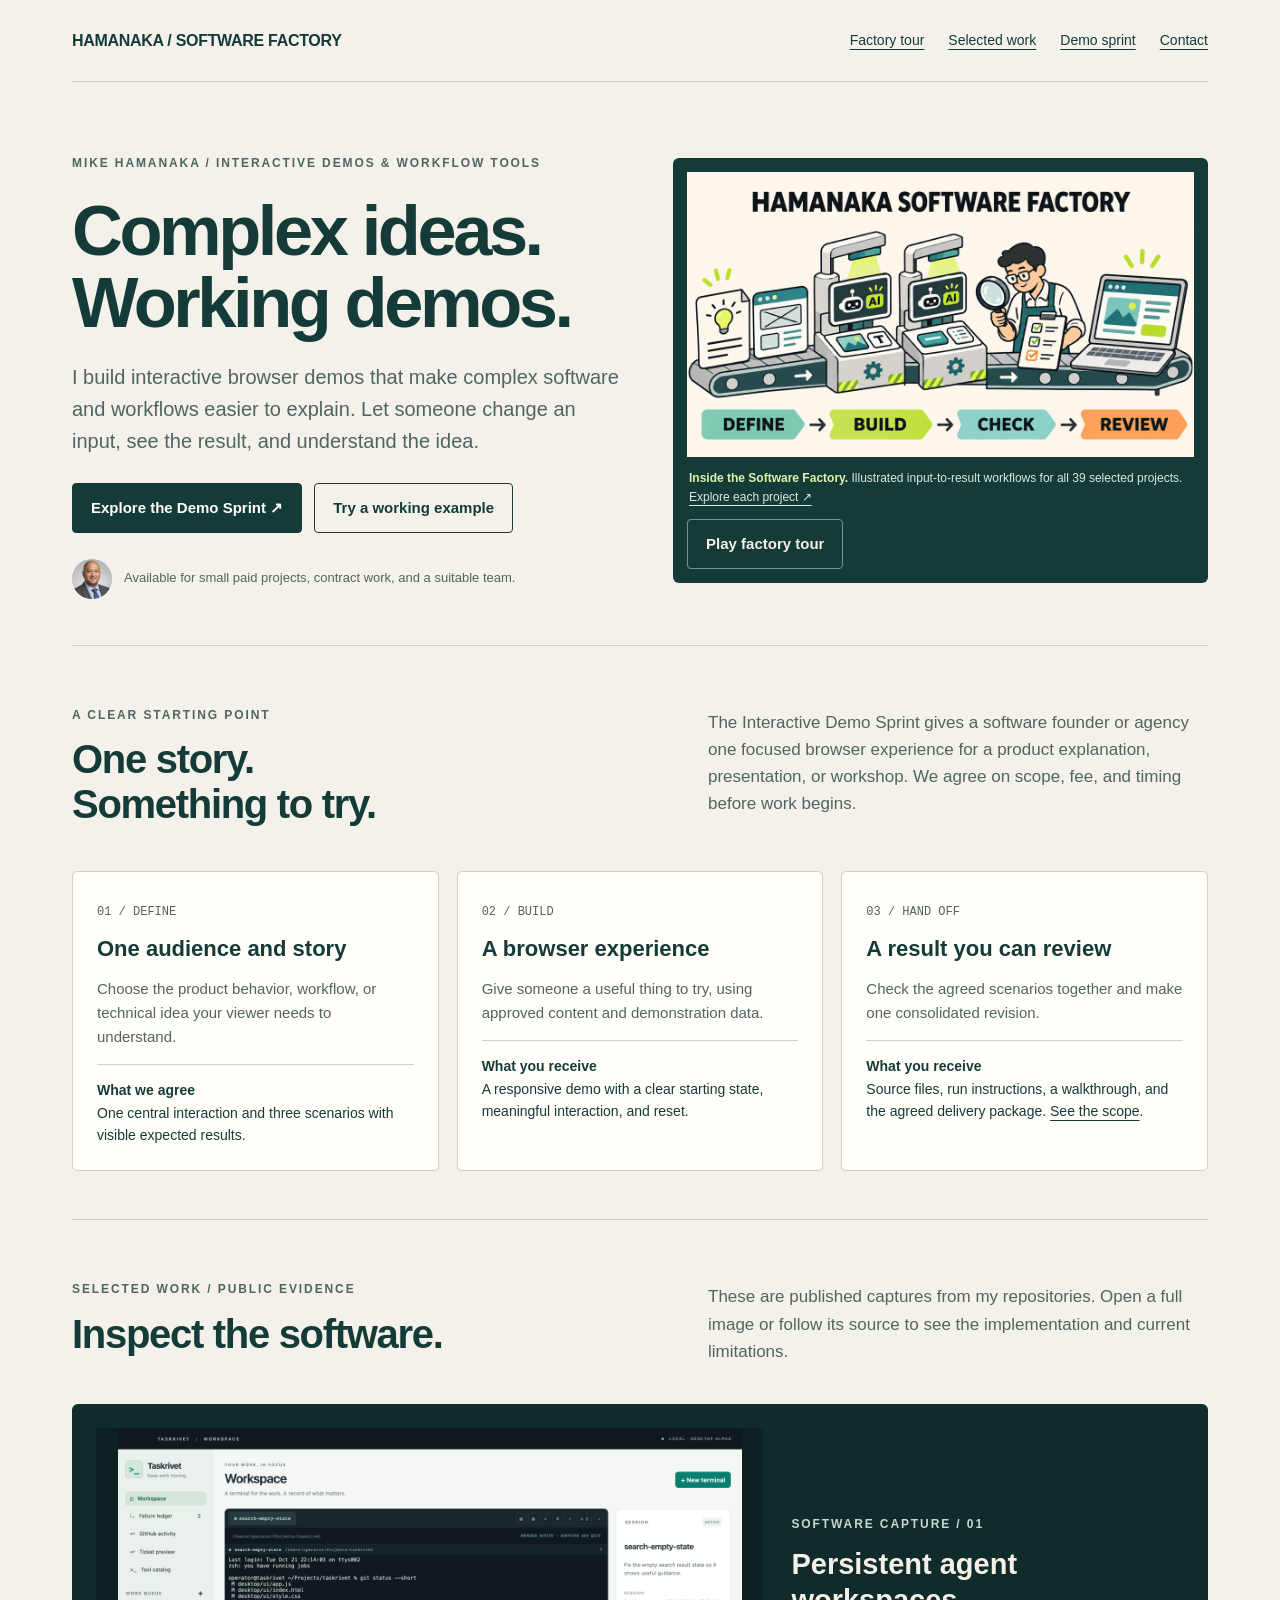
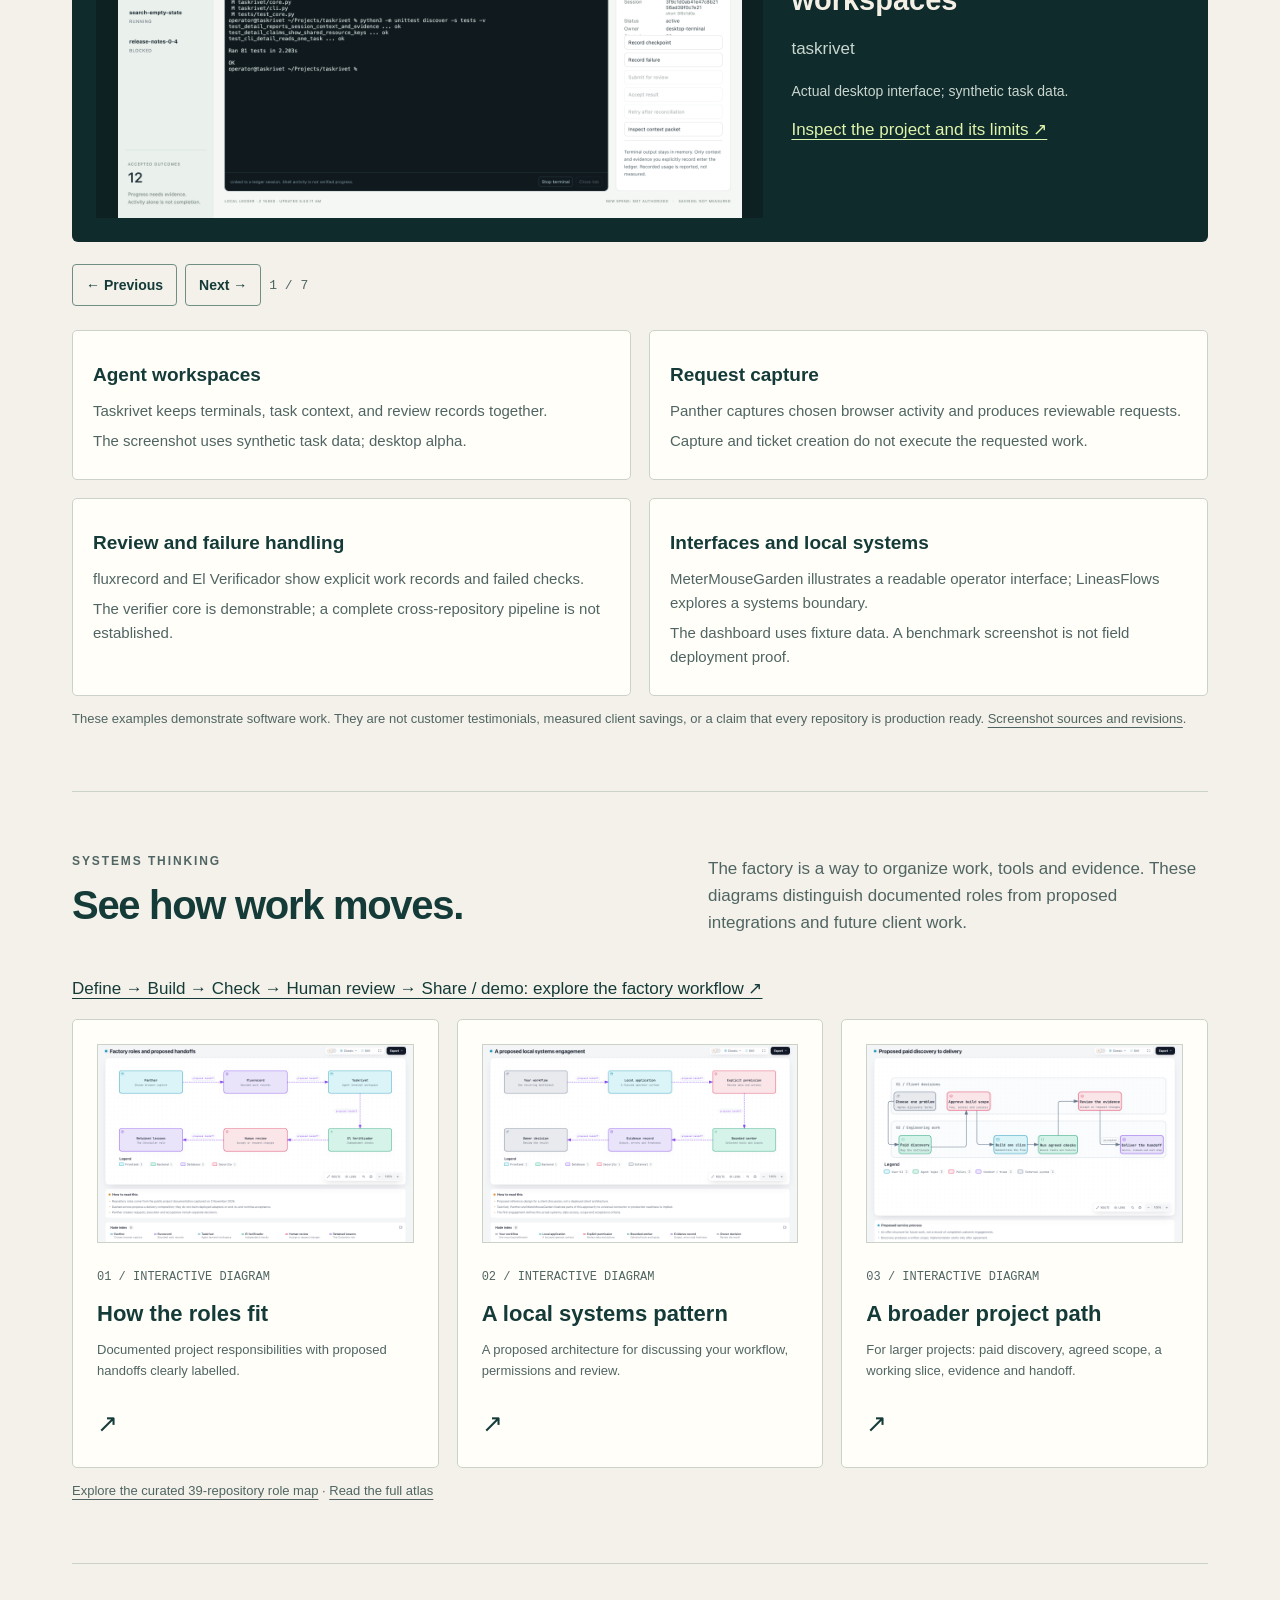
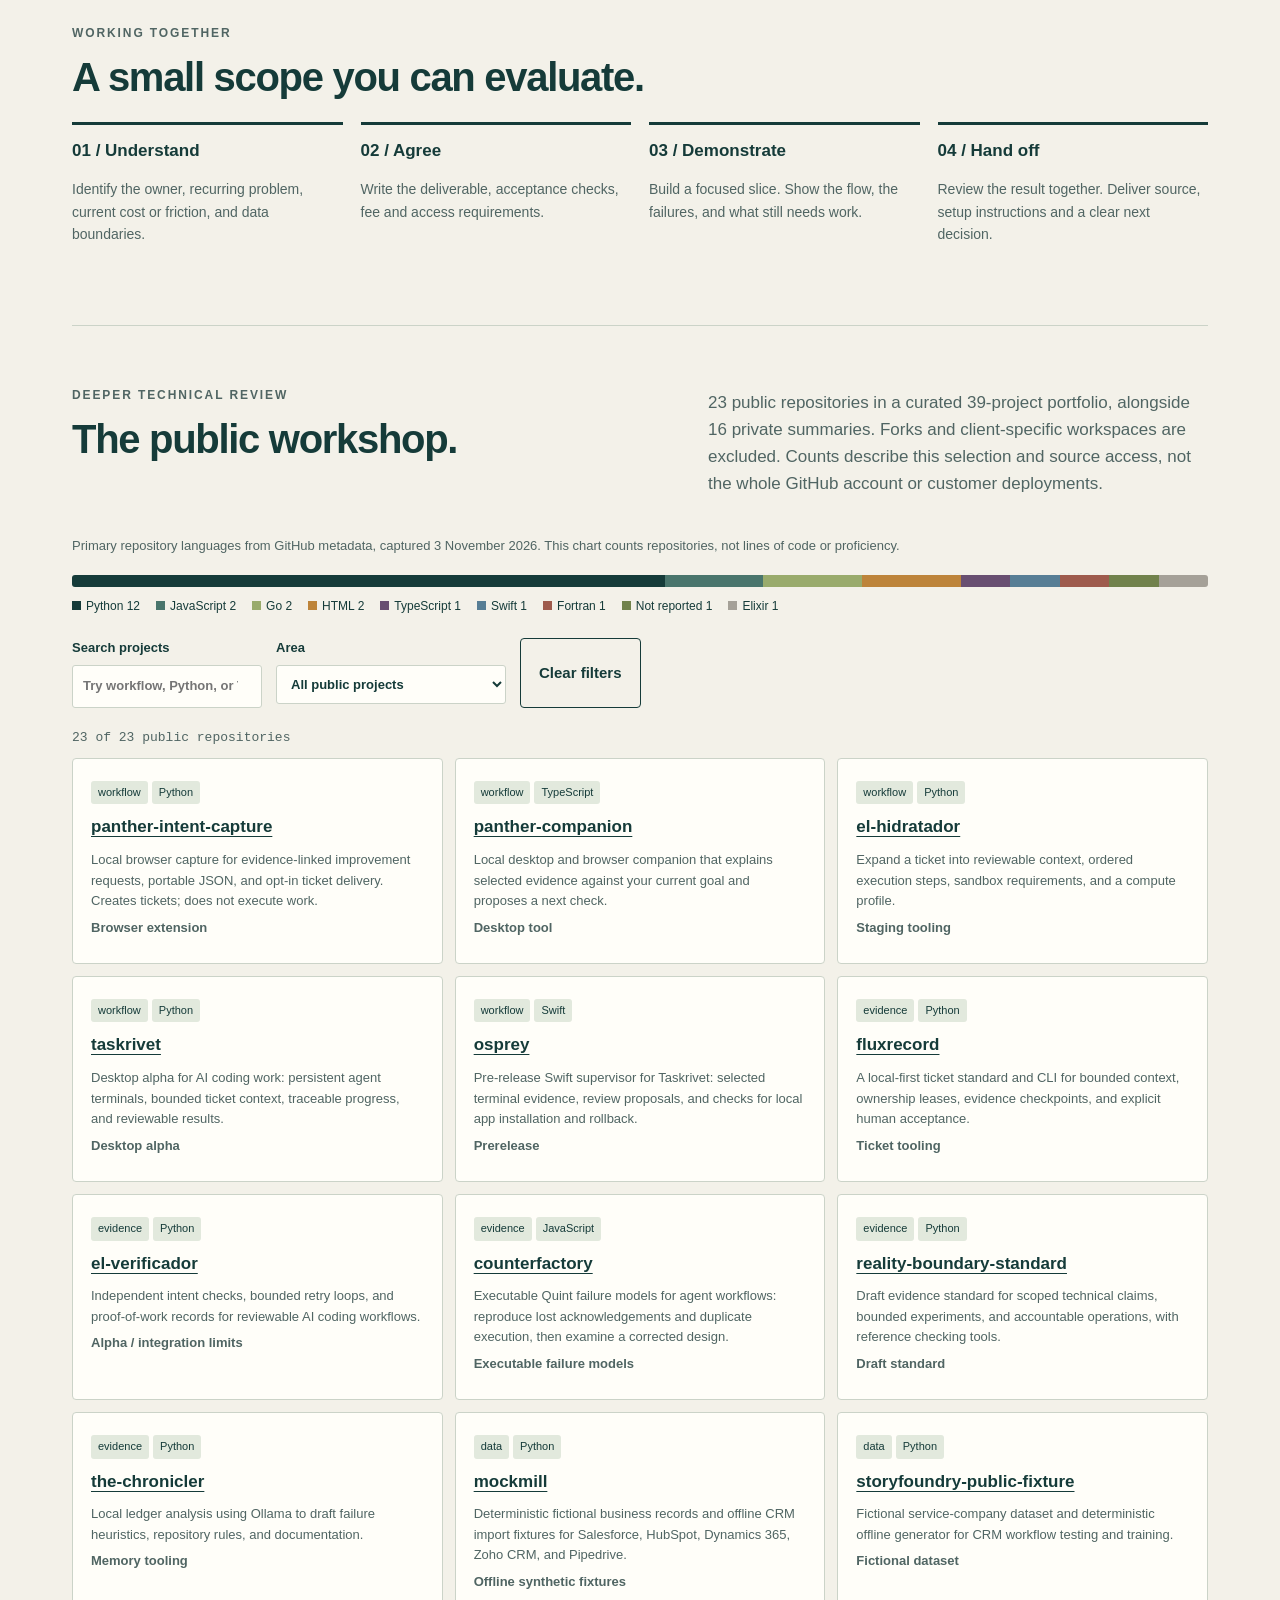
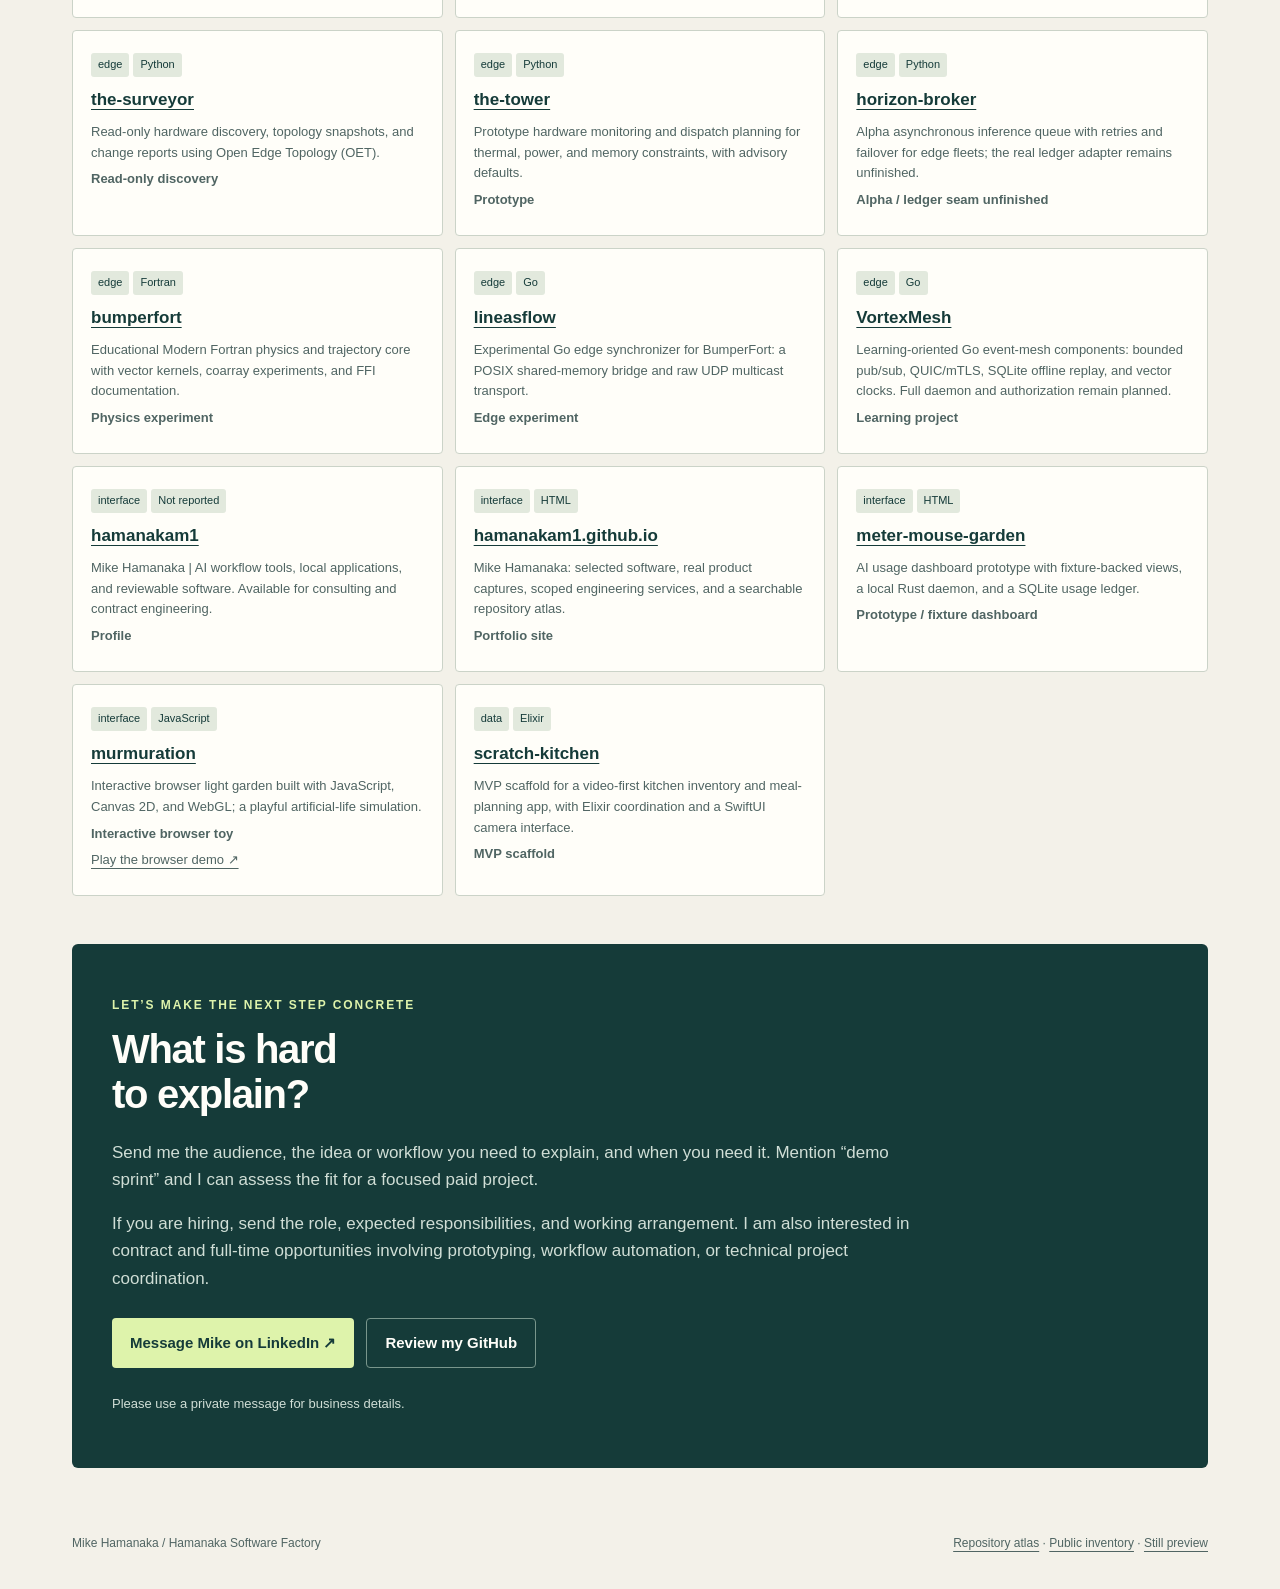
==== commit bbb2c0ed: "Focus portfolio on a scoped interactive demo offer" ====
--- a/index.html
+++ b/index.html
@@ -1,9 +1,9 @@
-<!doctype html><html lang="en"><head><meta charset="utf-8"><meta name="viewport" content="width=device-width,initial-scale=1"><meta name="color-scheme" content="light"><title>Mike Hamanaka — AI-assisted prototypes &amp; workflow tools</title><meta name="description" content="Mike Hamanaka builds AI workflow tools, local applications and reviewable software. Explore actual software captures and discuss a focused prototype project."><link rel="canonical" href="https://hamanakam1.github.io/"><meta property="og:url" content="https://hamanakam1.github.io/"><meta property="og:title" content="Mike Hamanaka — AI-assisted prototypes &amp; workflow tools"><meta property="og:description" content="Useful AI workflows, developer tools and local software. Explore actual software captures and discuss a focused paid project."><meta property="og:image" content="https://hamanakam1.github.io/assets/factory-process-v3-still.png"><link rel="stylesheet" href="assets/work.css"></head><body>
-<a class="skip" href="#main">Skip to content</a><div class="wrap"><header class="top"><a class="brand" href="index.html">HAMANAKA / SOFTWARE FACTORY</a><nav aria-label="Main"><a href="factory.html">Factory tour</a><a href="#selected-work">Selected work</a><a href="#services">Services</a><a href="#contact">Contact</a></nav></header>
-<main id="main"><section class="hero"><div><p class="kicker">MIKE HAMANAKA / AI-ASSISTED BUILDING</p><h1>Useful AI.<br>Reviewable<br>software.</h1><p class="lead">I build tools that turn messy workflows into clear, usable software — with visible progress, explicit controls, and evidence you can inspect.</p><div class="actions"><a class="button" href="#contact">Discuss a project ↗</a><a class="button secondary" href="#selected-work">See the software</a></div><div class="signal"><img src="assets/mike-hamanaka-suit.jpg" alt="Mike Hamanaka" width="40" height="40"><span>Available for small paid projects, contract work, and a suitable team.</span></div></div><figure class="hero-media"><img id="work-reel" src="assets/factory-process-v3-still.png" data-still="assets/factory-process-v3-still.png" data-animation="assets/factory-process-v3.gif" width="1120" height="630" alt="Illustrated Software Factory: ideas move through AI-assisted building, checks and human review"><figcaption><p><strong>Inside the Software Factory.</strong> Illustrated input-to-result workflows for all 39 selected projects. <a href="factory.html">Explore each project ↗</a></p><button hidden id="reel-toggle" class="button secondary" aria-controls="work-reel" aria-pressed="false" type="button">Play factory tour</button></figcaption></figure></section>
-<section id="services" class="rule"><div class="intro"><div><p class="kicker">A CLEAR STARTING POINT</p><h2>One bottleneck.<br>A useful next step.</h2></div><p>Tell me what repeats, what breaks, or what your team cannot see. We can start with paid discovery and agree on a small, testable scope before expanding the work.</p></div><div class="grid"><article class="card"><span class="number">01 / ENGAGEMENT</span><h3>Make an AI workflow usable</h3><p>For a team whose agent work loses context, repeats steps, or is hard to review.</p><div class="deliverable"><strong>What you receive</strong><br>A workflow map, one bounded implementation, and checks tied to the agreed result.</div></article><article class="card"><span class="number">02 / ENGAGEMENT</span><h3>Build a focused software prototype</h3><p>For an owner who needs to test an internal tool, operator dashboard, or product workflow.</p><div class="deliverable"><strong>What you receive</strong><br>A working slice, documented assumptions, and a clear decision about the next investment.</div></article><article class="card"><span class="number">03 / ENGAGEMENT</span><h3>Connect local tools and systems</h3><p>For a team working with desktop tools, local services, evidence records, or offline data.</p><div class="deliverable"><strong>What you receive</strong><br>A scoped adapter or tool with explicit permissions, failure behavior, and a handoff guide.</div></article></div></section>
+<!doctype html><html lang="en"><head><meta charset="utf-8"><meta name="viewport" content="width=device-width,initial-scale=1"><meta name="color-scheme" content="light"><title>Mike Hamanaka — Interactive browser demos &amp; workflow tools</title><meta name="description" content="Mike Hamanaka builds interactive browser demos that make complex products and workflows easier to explain. Try a working example and discuss a focused paid sprint."><link rel="canonical" href="https://hamanakam1.github.io/"><meta property="og:url" content="https://hamanakam1.github.io/"><meta property="og:title" content="Mike Hamanaka — Interactive browser demos &amp; workflow tools"><meta property="og:description" content="Interactive demos for software founders and agencies. One focused story, a working browser experience, and a clear handoff."><meta property="og:image" content="https://hamanakam1.github.io/assets/factory-process-v3-still.png"><link rel="stylesheet" href="assets/work.css"></head><body>
+<a class="skip" href="#main">Skip to content</a><div class="wrap"><header class="top"><a class="brand" href="index.html">HAMANAKA / SOFTWARE FACTORY</a><nav aria-label="Main"><a href="factory.html">Factory tour</a><a href="#selected-work">Selected work</a><a href="interactive-demos.html">Demo sprint</a><a href="#contact">Contact</a></nav></header>
+<main id="main"><section class="hero"><div><p class="kicker">MIKE HAMANAKA / INTERACTIVE DEMOS &amp; WORKFLOW TOOLS</p><h1>Complex ideas.<br>Working demos.</h1><p class="lead">I build interactive browser demos that make complex software and workflows easier to explain. Let someone change an input, see the result, and understand the idea.</p><div class="actions"><a class="button" href="interactive-demos.html">Explore the Demo Sprint ↗</a><a class="button secondary" href="https://hamanakam1.github.io/glassworks/">Try a working example</a></div><div class="signal"><img src="assets/mike-hamanaka-suit.jpg" alt="Mike Hamanaka" width="40" height="40"><span>Available for small paid projects, contract work, and a suitable team.</span></div></div><figure class="hero-media"><img id="work-reel" src="assets/factory-process-v3-still.png" data-still="assets/factory-process-v3-still.png" data-animation="assets/factory-process-v3.gif" width="1120" height="630" alt="Illustrated Software Factory: ideas move through AI-assisted building, checks and human review"><figcaption><p><strong>Inside the Software Factory.</strong> Illustrated input-to-result workflows for all 39 selected projects. <a href="factory.html">Explore each project ↗</a></p><button hidden id="reel-toggle" class="button secondary" aria-controls="work-reel" aria-pressed="false" type="button">Play factory tour</button></figcaption></figure></section>
+<section id="services" class="rule"><div class="intro"><div><p class="kicker">A CLEAR STARTING POINT</p><h2>One story.<br>Something to try.</h2></div><p>The Interactive Demo Sprint gives a software founder or agency one focused browser experience for a product explanation, presentation, or workshop. We agree on scope, fee, and timing before work begins.</p></div><div class="grid"><article class="card"><span class="number">01 / DEFINE</span><h3>One audience and story</h3><p>Choose the product behavior, workflow, or technical idea your viewer needs to understand.</p><div class="deliverable"><strong>What we agree</strong><br>One central interaction and three scenarios with visible expected results.</div></article><article class="card"><span class="number">02 / BUILD</span><h3>A browser experience</h3><p>Give someone a useful thing to try, using approved content and demonstration data.</p><div class="deliverable"><strong>What you receive</strong><br>A responsive demo with a clear starting state, meaningful interaction, and reset.</div></article><article class="card"><span class="number">03 / HAND OFF</span><h3>A result you can review</h3><p>Check the agreed scenarios together and make one consolidated revision.</p><div class="deliverable"><strong>What you receive</strong><br>Source files, run instructions, a walkthrough, and the agreed delivery package. <a href="interactive-demos.html#scope">See the scope</a>.</div></article></div></section>
 <section id="selected-work" class="rule"><div class="intro"><div><p class="kicker">SELECTED WORK / PUBLIC EVIDENCE</p><h2>Inspect the software.</h2></div><p>These are published captures from my repositories. Open a full image or follow its source to see the implementation and current limitations.</p></div><div data-gallery tabindex="0" role="region" aria-label="Software screenshot gallery"><div data-slide><div class="gallery"><a class="screen-box" href="assets/work/taskrivet.png" aria-label="Open the full taskrivet screenshot"><img src="assets/work/taskrivet.png" alt="Persistent agent workspaces — Actual desktop interface; synthetic task data." loading="lazy" width="1200" height="750"></a><div><p class="kicker">SOFTWARE CAPTURE / 01</p><h3>Persistent agent workspaces</h3><p>taskrivet</p><p class="caption">Actual desktop interface; synthetic task data.</p><a href="https://github.com/hamanakam1/taskrivet/blob/2160f606256edbd38004b6c8693bca8c7497ca9b/README.md">Inspect the project and its limits ↗</a></div></div></div><div data-slide><div class="gallery"><a class="screen-box" href="assets/work/panther-intent-capture.png" aria-label="Open the full panther-intent-capture screenshot"><img src="assets/work/panther-intent-capture.png" alt="From browser friction to a reviewable request — Actual options page; synthetic capture." loading="lazy" width="1200" height="750"></a><div><p class="kicker">SOFTWARE CAPTURE / 02</p><h3>From browser friction to a reviewable request</h3><p>panther-intent-capture</p><p class="caption">Actual options page; synthetic capture.</p><a href="https://github.com/hamanakam1/panther-intent-capture/blob/72d10ade2b4e1b15887faef46624cc8cb5fd7c1a/README.md">Inspect the project and its limits ↗</a></div></div></div><div data-slide><div class="gallery"><a class="screen-box" href="assets/work/meter-mouse-garden.png" aria-label="Open the full meter-mouse-garden screenshot"><img src="assets/work/meter-mouse-garden.png" alt="Make AI usage visible — Static dashboard prototype; fixture data." loading="lazy" width="1200" height="750"></a><div><p class="kicker">SOFTWARE CAPTURE / 03</p><h3>Make AI usage visible</h3><p>meter-mouse-garden</p><p class="caption">Static dashboard prototype; fixture data.</p><a href="https://github.com/hamanakam1/meter-mouse-garden/blob/fbb5334a73f45bbb16a62a9f5995efa012bcd62e/README.md">Inspect the project and its limits ↗</a></div></div></div><div data-slide><div class="gallery"><a class="screen-box" href="assets/work/el-verificador.png" aria-label="Open the full el-verificador screenshot"><img src="assets/work/el-verificador.png" alt="Make failed checks actionable — Actual CLI demo output; not a client engagement." loading="lazy" width="1200" height="750"></a><div><p class="kicker">SOFTWARE CAPTURE / 04</p><h3>Make failed checks actionable</h3><p>el-verificador</p><p class="caption">Actual CLI demo output; not a client engagement.</p><a href="https://github.com/hamanakam1/el-verificador/blob/4a4b3d54fcce529b2f56db4d2fd613d9752c3df9/README.md">Inspect the project and its limits ↗</a></div></div></div><div data-slide><div class="gallery"><a class="screen-box" href="assets/work/fluxrecord.png" aria-label="Open the full fluxrecord screenshot"><img src="assets/work/fluxrecord.png" alt="Keep work and decisions traceable — Actual CLI demonstration; synthetic task." loading="lazy" width="1200" height="750"></a><div><p class="kicker">SOFTWARE CAPTURE / 05</p><h3>Keep work and decisions traceable</h3><p>fluxrecord</p><p class="caption">Actual CLI demonstration; synthetic task.</p><a href="https://github.com/hamanakam1/fluxrecord/blob/0478e6a1a3ee775fc35cae72ab96edae65cacca3/README.md">Inspect the project and its limits ↗</a></div></div></div><div data-slide><div class="gallery"><a class="screen-box" href="assets/work/lineasflow.png" aria-label="Open the full lineasflow screenshot"><img src="assets/work/lineasflow.png" alt="Inspect an edge systems experiment — Published test/benchmark capture; not fleet deployment evidence." loading="lazy" width="1200" height="750"></a><div><p class="kicker">SOFTWARE CAPTURE / 06</p><h3>Inspect an edge systems experiment</h3><p>lineasflow</p><p class="caption">Published test/benchmark capture; not fleet deployment evidence.</p><a href="https://github.com/hamanakam1/lineasflow/blob/1a4cab63e206e160df0dcbdcfe1bdd56a107dad7/README.md">Inspect the project and its limits ↗</a></div></div></div><div data-slide><div class="gallery"><a class="screen-box" href="assets/work/murmuration.png" aria-label="Open the full murmuration screenshot"><img src="assets/work/murmuration.png" alt="A living light garden in the browser — Published browser toy preview; artificial-life simulation." loading="lazy" width="1200" height="750"></a><div><p class="kicker">SOFTWARE CAPTURE / 07</p><h3>A living light garden in the browser</h3><p>murmuration</p><p class="caption">Published browser toy preview; artificial-life simulation.</p><a href="https://github.com/hamanakam1/murmuration/blob/25bc42e72a0a4c63ef5e7b280c5d3a0c8a5c9264/README.md">Inspect the project and its limits ↗</a></div></div></div><div class="controls"><button id="gallery-prev" type="button" class="button secondary" aria-label="Previous software screenshot">← Previous</button><button id="gallery-next" type="button" class="button secondary" aria-label="Next software screenshot">Next →</button><span id="slide-count" class="counter" role="status" aria-live="polite">1 / 7</span></div></div><noscript><p>All seven captures are visible below. Open any image for the full size.</p></noscript><div class="proof-grid"><article class="card"><h3>Agent workspaces</h3><p>Taskrivet keeps terminals, task context, and review records together.</p><p class="note">The screenshot uses synthetic task data; desktop alpha.</p></article><article class="card"><h3>Request capture</h3><p>Panther captures chosen browser activity and produces reviewable requests.</p><p class="note">Capture and ticket creation do not execute the requested work.</p></article><article class="card"><h3>Review and failure handling</h3><p>fluxrecord and El Verificador show explicit work records and failed checks.</p><p class="note">The verifier core is demonstrable; a complete cross-repository pipeline is not established.</p></article><article class="card"><h3>Interfaces and local systems</h3><p>MeterMouseGarden illustrates a readable operator interface; LineasFlows explores a systems boundary.</p><p class="note">The dashboard uses fixture data. A benchmark screenshot is not field deployment proof.</p></article></div><p class="note">These examples demonstrate software work. They are not customer testimonials, measured client savings, or a claim that every repository is production ready. <a href="assets/work/sources.json">Screenshot sources and revisions</a>.</p></section>
-<section class="rule" id="systems"><div class="intro"><div><p class="kicker">SYSTEMS THINKING</p><h2>See how work moves.</h2></div><p>The factory is a way to organize work, tools and evidence. These diagrams distinguish documented roles from proposed integrations and future client work.</p></div><p><a href="diagrams/factory-flow.html">Define → Build → Check → Human review → Share / demo: explore the factory workflow ↗</a></p><div class="diagram-grid"><a class="card" href="diagrams/factory-roles.html"><img class="diagram-preview" src="assets/work/factory-roles-preview.png" width="1440" height="900" alt="Preview of the factory roles interactive diagram" loading="lazy"><span class="number">01 / INTERACTIVE DIAGRAM</span><h3>How the roles fit</h3><small>Documented project responsibilities with proposed handoffs clearly labelled.</small><span class="arrow" aria-hidden="true">↗</span></a><a class="card" href="diagrams/local-systems.html"><img class="diagram-preview" src="assets/work/local-systems-preview.png" width="1440" height="900" alt="Preview of the local systems interactive diagram" loading="lazy"><span class="number">02 / INTERACTIVE DIAGRAM</span><h3>A local systems pattern</h3><small>A proposed architecture for discussing your workflow, permissions and review.</small><span class="arrow" aria-hidden="true">↗</span></a><a class="card" href="diagrams/client-engagement.html"><img class="diagram-preview" src="assets/work/client-engagement-preview.png" width="1440" height="900" alt="Preview of the client engagement interactive diagram" loading="lazy"><span class="number">03 / INTERACTIVE DIAGRAM</span><h3>How an engagement works</h3><small>Paid discovery, agreed scope, a working slice, evidence and handoff.</small><span class="arrow" aria-hidden="true">↗</span></a></div><p class="note"><a href="ecosystem.html">Explore the curated 39-repository role map</a> · <a href="atlas.html">Read the full atlas</a></p></section>
+<section class="rule" id="systems"><div class="intro"><div><p class="kicker">SYSTEMS THINKING</p><h2>See how work moves.</h2></div><p>The factory is a way to organize work, tools and evidence. These diagrams distinguish documented roles from proposed integrations and future client work.</p></div><p><a href="diagrams/factory-flow.html">Define → Build → Check → Human review → Share / demo: explore the factory workflow ↗</a></p><div class="diagram-grid"><a class="card" href="diagrams/factory-roles.html"><img class="diagram-preview" src="assets/work/factory-roles-preview.png" width="1440" height="900" alt="Preview of the factory roles interactive diagram" loading="lazy"><span class="number">01 / INTERACTIVE DIAGRAM</span><h3>How the roles fit</h3><small>Documented project responsibilities with proposed handoffs clearly labelled.</small><span class="arrow" aria-hidden="true">↗</span></a><a class="card" href="diagrams/local-systems.html"><img class="diagram-preview" src="assets/work/local-systems-preview.png" width="1440" height="900" alt="Preview of the local systems interactive diagram" loading="lazy"><span class="number">02 / INTERACTIVE DIAGRAM</span><h3>A local systems pattern</h3><small>A proposed architecture for discussing your workflow, permissions and review.</small><span class="arrow" aria-hidden="true">↗</span></a><a class="card" href="diagrams/client-engagement.html"><img class="diagram-preview" src="assets/work/client-engagement-preview.png" width="1440" height="900" alt="Preview of the client engagement interactive diagram" loading="lazy"><span class="number">03 / INTERACTIVE DIAGRAM</span><h3>A broader project path</h3><small>For larger projects: paid discovery, agreed scope, a working slice, evidence and handoff.</small><span class="arrow" aria-hidden="true">↗</span></a></div><p class="note"><a href="ecosystem.html">Explore the curated 39-repository role map</a> · <a href="atlas.html">Read the full atlas</a></p></section>
 <section class="rule"><p class="kicker">WORKING TOGETHER</p><h2>A small scope you can evaluate.</h2><ol class="steps"><li><strong>01 / Understand</strong><p>Identify the owner, recurring problem, current cost or friction, and data boundaries.</p></li><li><strong>02 / Agree</strong><p>Write the deliverable, acceptance checks, fee and access requirements.</p></li><li><strong>03 / Demonstrate</strong><p>Build a focused slice. Show the flow, the failures, and what still needs work.</p></li><li><strong>04 / Hand off</strong><p>Review the result together. Deliver source, setup instructions and a clear next decision.</p></li></ol></section>
 <section class="rule" id="inventory"><div class="intro"><div><p class="kicker">DEEPER TECHNICAL REVIEW</p><h2>The public workshop.</h2></div><p>23 public repositories in a curated 39-project portfolio, alongside 16 private summaries. Forks and client-specific workspaces are excluded. Counts describe this selection and source access, not the whole GitHub account or customer deployments.</p></div><p class="note">Primary repository languages from GitHub metadata, captured 3 November 2026. This chart counts repositories, not lines of code or proficiency.</p><div class="bar" role="img" aria-label="Primary language counts: Python 12, JavaScript 2, Go 2, HTML 2, TypeScript 1, Swift 1, Fortran 1, Not reported 1, Elixir 1"><span style="width:52.1739%;background:#153b39" title="Python: 12"></span><span style="width:8.6957%;background:#49756c" title="JavaScript: 2"></span><span style="width:8.6957%;background:#99ab6c" title="Go: 2"></span><span style="width:8.6957%;background:#bd843a" title="HTML: 2"></span><span style="width:4.3478%;background:#684f71" title="TypeScript: 1"></span><span style="width:4.3478%;background:#577e95" title="Swift: 1"></span><span style="width:4.3478%;background:#9e5b4d" title="Fortran: 1"></span><span style="width:4.3478%;background:#71824c" title="Not reported: 1"></span><span style="width:4.3478%;background:#a5a198" title="Elixir: 1"></span></div><div class="legend"><span><i style="background:#153b39"></i>Python 12</span><span><i style="background:#49756c"></i>JavaScript 2</span><span><i style="background:#99ab6c"></i>Go 2</span><span><i style="background:#bd843a"></i>HTML 2</span><span><i style="background:#684f71"></i>TypeScript 1</span><span><i style="background:#577e95"></i>Swift 1</span><span><i style="background:#9e5b4d"></i>Fortran 1</span><span><i style="background:#71824c"></i>Not reported 1</span><span><i style="background:#a5a198"></i>Elixir 1</span></div><div class="inventory-controls"><label>Search projects<input id="repo-search" type="search" placeholder="Try workflow, Python, or Taskrivet"></label><label>Area<select id="repo-filter"><option value="all">All public projects</option><option value="workflow">Workflows</option><option value="evidence">Evidence</option><option value="edge">Edge systems</option><option value="data">Data and product experiments</option><option value="interface">Interfaces and publishing</option></select></label><button type="button" id="clear-search" class="button secondary">Clear filters</button></div><p id="repo-count" class="inventory-count" role="status" aria-live="polite">23 public repositories</p><p hidden id="no-results">No matching projects. Clear the filters to see the workshop again.</p><div class="repo-grid"><article class="repo" data-repo data-repo-name="panther-intent-capture" data-kind="workflow"><span class="pill">workflow</span><span class="pill">Python</span><h3><a href="https://github.com/hamanakam1/panther-intent-capture">panther-intent-capture</a></h3><p>Local browser capture for evidence-linked improvement requests, portable JSON, and opt-in ticket delivery. Creates tickets; does not execute work.</p><p><strong>Browser extension</strong></p></article><article class="repo" data-repo data-repo-name="panther-companion" data-kind="workflow"><span class="pill">workflow</span><span class="pill">TypeScript</span><h3><a href="https://github.com/hamanakam1/panther-companion">panther-companion</a></h3><p>Local desktop and browser companion that explains selected evidence against your current goal and proposes a next check.</p><p><strong>Desktop tool</strong></p></article><article class="repo" data-repo data-repo-name="el-hidratador" data-kind="workflow"><span class="pill">workflow</span><span class="pill">Python</span><h3><a href="https://github.com/hamanakam1/el-hidratador">el-hidratador</a></h3><p>Expand a ticket into reviewable context, ordered execution steps, sandbox requirements, and a compute profile.</p><p><strong>Staging tooling</strong></p></article><article class="repo" data-repo data-repo-name="taskrivet" data-kind="workflow"><span class="pill">workflow</span><span class="pill">Python</span><h3><a href="https://github.com/hamanakam1/taskrivet">taskrivet</a></h3><p>Desktop alpha for AI coding work: persistent agent terminals, bounded ticket context, traceable progress, and reviewable results.</p><p><strong>Desktop alpha</strong></p></article><article class="repo" data-repo data-repo-name="osprey" data-kind="workflow"><span class="pill">workflow</span><span class="pill">Swift</span><h3><a href="https://github.com/hamanakam1/osprey">osprey</a></h3><p>Pre-release Swift supervisor for Taskrivet: selected terminal evidence, review proposals, and checks for local app installation and rollback.</p><p><strong>Prerelease</strong></p></article><article class="repo" data-repo data-repo-name="fluxrecord" data-kind="evidence"><span class="pill">evidence</span><span class="pill">Python</span><h3><a href="https://github.com/hamanakam1/fluxrecord">fluxrecord</a></h3><p>A local-first ticket standard and CLI for bounded context, ownership leases, evidence checkpoints, and explicit human acceptance.</p><p><strong>Ticket tooling</strong></p></article><article class="repo" data-repo data-repo-name="el-verificador" data-kind="evidence"><span class="pill">evidence</span><span class="pill">Python</span><h3><a href="https://github.com/hamanakam1/el-verificador">el-verificador</a></h3><p>Independent intent checks, bounded retry loops, and proof-of-work records for reviewable AI coding workflows.</p><p><strong>Alpha / integration limits</strong></p></article><article class="repo" data-repo data-repo-name="counterfactory" data-kind="evidence"><span class="pill">evidence</span><span class="pill">JavaScript</span><h3><a href="https://github.com/hamanakam1/counterfactory">counterfactory</a></h3><p>Executable Quint failure models for agent workflows: reproduce lost acknowledgements and duplicate execution, then examine a corrected design.</p><p><strong>Executable failure models</strong></p></article><article class="repo" data-repo data-repo-name="reality-boundary-standard" data-kind="evidence"><span class="pill">evidence</span><span class="pill">Python</span><h3><a href="https://github.com/hamanakam1/reality-boundary-standard">reality-boundary-standard</a></h3><p>Draft evidence standard for scoped technical claims, bounded experiments, and accountable operations, with reference checking tools.</p><p><strong>Draft standard</strong></p></article><article class="repo" data-repo data-repo-name="the-chronicler" data-kind="evidence"><span class="pill">evidence</span><span class="pill">Python</span><h3><a href="https://github.com/hamanakam1/the-chronicler">the-chronicler</a></h3><p>Local ledger analysis using Ollama to draft failure heuristics, repository rules, and documentation.</p><p><strong>Memory tooling</strong></p></article><article class="repo" data-repo data-repo-name="mockmill" data-kind="data"><span class="pill">data</span><span class="pill">Python</span><h3><a href="https://github.com/hamanakam1/mockmill">mockmill</a></h3><p>Deterministic fictional business records and offline CRM import fixtures for Salesforce, HubSpot, Dynamics 365, Zoho CRM, and Pipedrive.</p><p><strong>Offline synthetic fixtures</strong></p></article><article class="repo" data-repo data-repo-name="storyfoundry-public-fixture" data-kind="data"><span class="pill">data</span><span class="pill">Python</span><h3><a href="https://github.com/hamanakam1/storyfoundry-public-fixture">storyfoundry-public-fixture</a></h3><p>Fictional service-company dataset and deterministic offline generator for CRM workflow testing and training.</p><p><strong>Fictional dataset</strong></p></article><article class="repo" data-repo data-repo-name="the-surveyor" data-kind="edge"><span class="pill">edge</span><span class="pill">Python</span><h3><a href="https://github.com/hamanakam1/the-surveyor">the-surveyor</a></h3><p>Read-only hardware discovery, topology snapshots, and change reports using Open Edge Topology (OET).</p><p><strong>Read-only discovery</strong></p></article><article class="repo" data-repo data-repo-name="the-tower" data-kind="edge"><span class="pill">edge</span><span class="pill">Python</span><h3><a href="https://github.com/hamanakam1/the-tower">the-tower</a></h3><p>Prototype hardware monitoring and dispatch planning for thermal, power, and memory constraints, with advisory defaults.</p><p><strong>Prototype</strong></p></article><article class="repo" data-repo data-repo-name="horizon-broker" data-kind="edge"><span class="pill">edge</span><span class="pill">Python</span><h3><a href="https://github.com/hamanakam1/horizon-broker">horizon-broker</a></h3><p>Alpha asynchronous inference queue with retries and failover for edge fleets; the real ledger adapter remains unfinished.</p><p><strong>Alpha / ledger seam unfinished</strong></p></article><article class="repo" data-repo data-repo-name="bumperfort" data-kind="edge"><span class="pill">edge</span><span class="pill">Fortran</span><h3><a href="https://github.com/hamanakam1/bumperfort">bumperfort</a></h3><p>Educational Modern Fortran physics and trajectory core with vector kernels, coarray experiments, and FFI documentation.</p><p><strong>Physics experiment</strong></p></article><article class="repo" data-repo data-repo-name="lineasflow" data-kind="edge"><span class="pill">edge</span><span class="pill">Go</span><h3><a href="https://github.com/hamanakam1/lineasflow">lineasflow</a></h3><p>Experimental Go edge synchronizer for BumperFort: a POSIX shared-memory bridge and raw UDP multicast transport.</p><p><strong>Edge experiment</strong></p></article><article class="repo" data-repo data-repo-name="VortexMesh" data-kind="edge"><span class="pill">edge</span><span class="pill">Go</span><h3><a href="https://github.com/hamanakam1/VortexMesh">VortexMesh</a></h3><p>Learning-oriented Go event-mesh components: bounded pub/sub, QUIC/mTLS, SQLite offline replay, and vector clocks. Full daemon and authorization remain planned.</p><p><strong>Learning project</strong></p></article><article class="repo" data-repo data-repo-name="hamanakam1" data-kind="interface"><span class="pill">interface</span><span class="pill">Not reported</span><h3><a href="https://github.com/hamanakam1/hamanakam1">hamanakam1</a></h3><p>Mike Hamanaka | AI workflow tools, local applications, and reviewable software. Available for consulting and contract engineering.</p><p><strong>Profile</strong></p></article><article class="repo" data-repo data-repo-name="hamanakam1.github.io" data-kind="interface"><span class="pill">interface</span><span class="pill">HTML</span><h3><a href="https://github.com/hamanakam1/hamanakam1.github.io">hamanakam1.github.io</a></h3><p>Mike Hamanaka: selected software, real product captures, scoped engineering services, and a searchable repository atlas.</p><p><strong>Portfolio site</strong></p></article><article class="repo" data-repo data-repo-name="meter-mouse-garden" data-kind="interface"><span class="pill">interface</span><span class="pill">HTML</span><h3><a href="https://github.com/hamanakam1/meter-mouse-garden">meter-mouse-garden</a></h3><p>AI usage dashboard prototype with fixture-backed views, a local Rust daemon, and a SQLite usage ledger.</p><p><strong>Prototype / fixture dashboard</strong></p></article><article class="repo" data-repo data-repo-name="murmuration" data-kind="interface"><span class="pill">interface</span><span class="pill">JavaScript</span><h3><a href="https://github.com/hamanakam1/murmuration">murmuration</a></h3><p>Interactive browser light garden built with JavaScript, Canvas 2D, and WebGL; a playful artificial-life simulation.</p><p><strong>Interactive browser toy</strong></p><p><a href="https://hamanakam1.github.io/murmuration/">Play the browser demo ↗</a></p></article><article class="repo" data-repo data-repo-name="scratch-kitchen" data-kind="data"><span class="pill">data</span><span class="pill">Elixir</span><h3><a href="https://github.com/hamanakam1/scratch-kitchen">scratch-kitchen</a></h3><p>MVP scaffold for a video-first kitchen inventory and meal-planning app, with Elixir coordination and a SwiftUI camera interface.</p><p><strong>MVP scaffold</strong></p></article></div></section>
-<section class="contact" id="contact"><p class="kicker" style="color:#def3ab">LET’S MAKE THE NEXT STEP CONCRETE</p><h2>What is one workflow<br>you want to improve?</h2><p>Send me the problem, the tools involved, and what a useful result would look like. I can assess the fit and propose a paid discovery scope or focused paid project.</p><p>If you are hiring, send the role, expected responsibilities, and working arrangement. I am also interested in contract and full-time opportunities involving prototyping, workflow automation, or technical project coordination.</p><div class="actions"><a class="button" href="https://www.linkedin.com/in/hamanaka/">Message Mike on LinkedIn ↗</a><a class="button secondary" href="https://github.com/hamanakam1">Review my GitHub</a></div><p class="note" style="color:#d0ded6">Please use a private message for business details.</p></section></main></div><footer><div class="wrap"><span>Mike Hamanaka / Hamanaka Software Factory</span><span><a href="atlas.html">Repository atlas</a> · <a href="assets/work/public-repositories.json">Public inventory</a> · <a href="assets/factory-process-v3-still.png">Still preview</a></span></div></footer><script src="assets/work.js" defer></script></body></html>
+<section class="contact" id="contact"><p class="kicker" style="color:#def3ab">LET’S MAKE THE NEXT STEP CONCRETE</p><h2>What is hard<br>to explain?</h2><p>Send me the audience, the idea or workflow you need to explain, and when you need it. Mention “demo sprint” and I can assess the fit for a focused paid project.</p><p>If you are hiring, send the role, expected responsibilities, and working arrangement. I am also interested in contract and full-time opportunities involving prototyping, workflow automation, or technical project coordination.</p><div class="actions"><a class="button" href="https://www.linkedin.com/in/hamanaka/">Message Mike on LinkedIn ↗</a><a class="button secondary" href="https://github.com/hamanakam1">Review my GitHub</a></div><p class="note" style="color:#d0ded6">Please use a private message for business details.</p></section></main></div><footer><div class="wrap"><span>Mike Hamanaka / Hamanaka Software Factory</span><span><a href="atlas.html">Repository atlas</a> · <a href="assets/work/public-repositories.json">Public inventory</a> · <a href="assets/factory-process-v3-still.png">Still preview</a></span></div></footer><script src="assets/work.js" defer></script></body></html>
